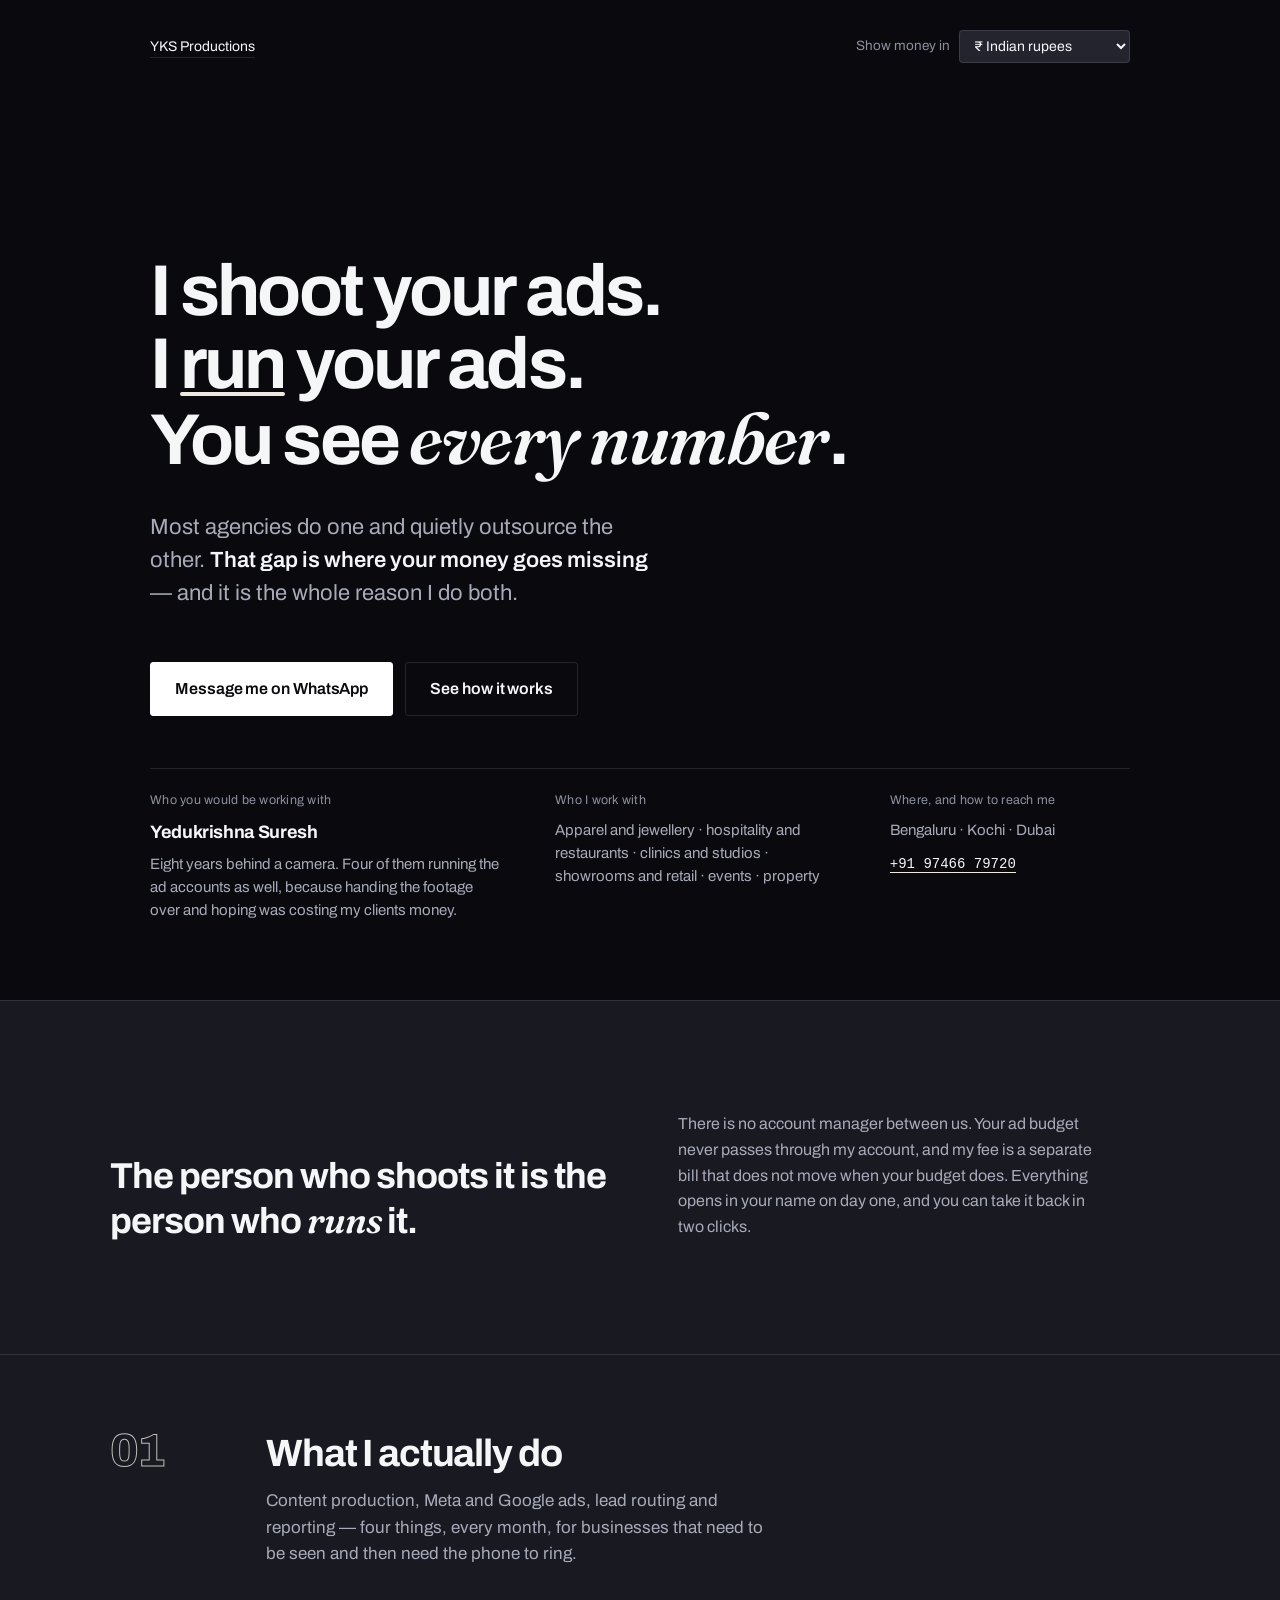
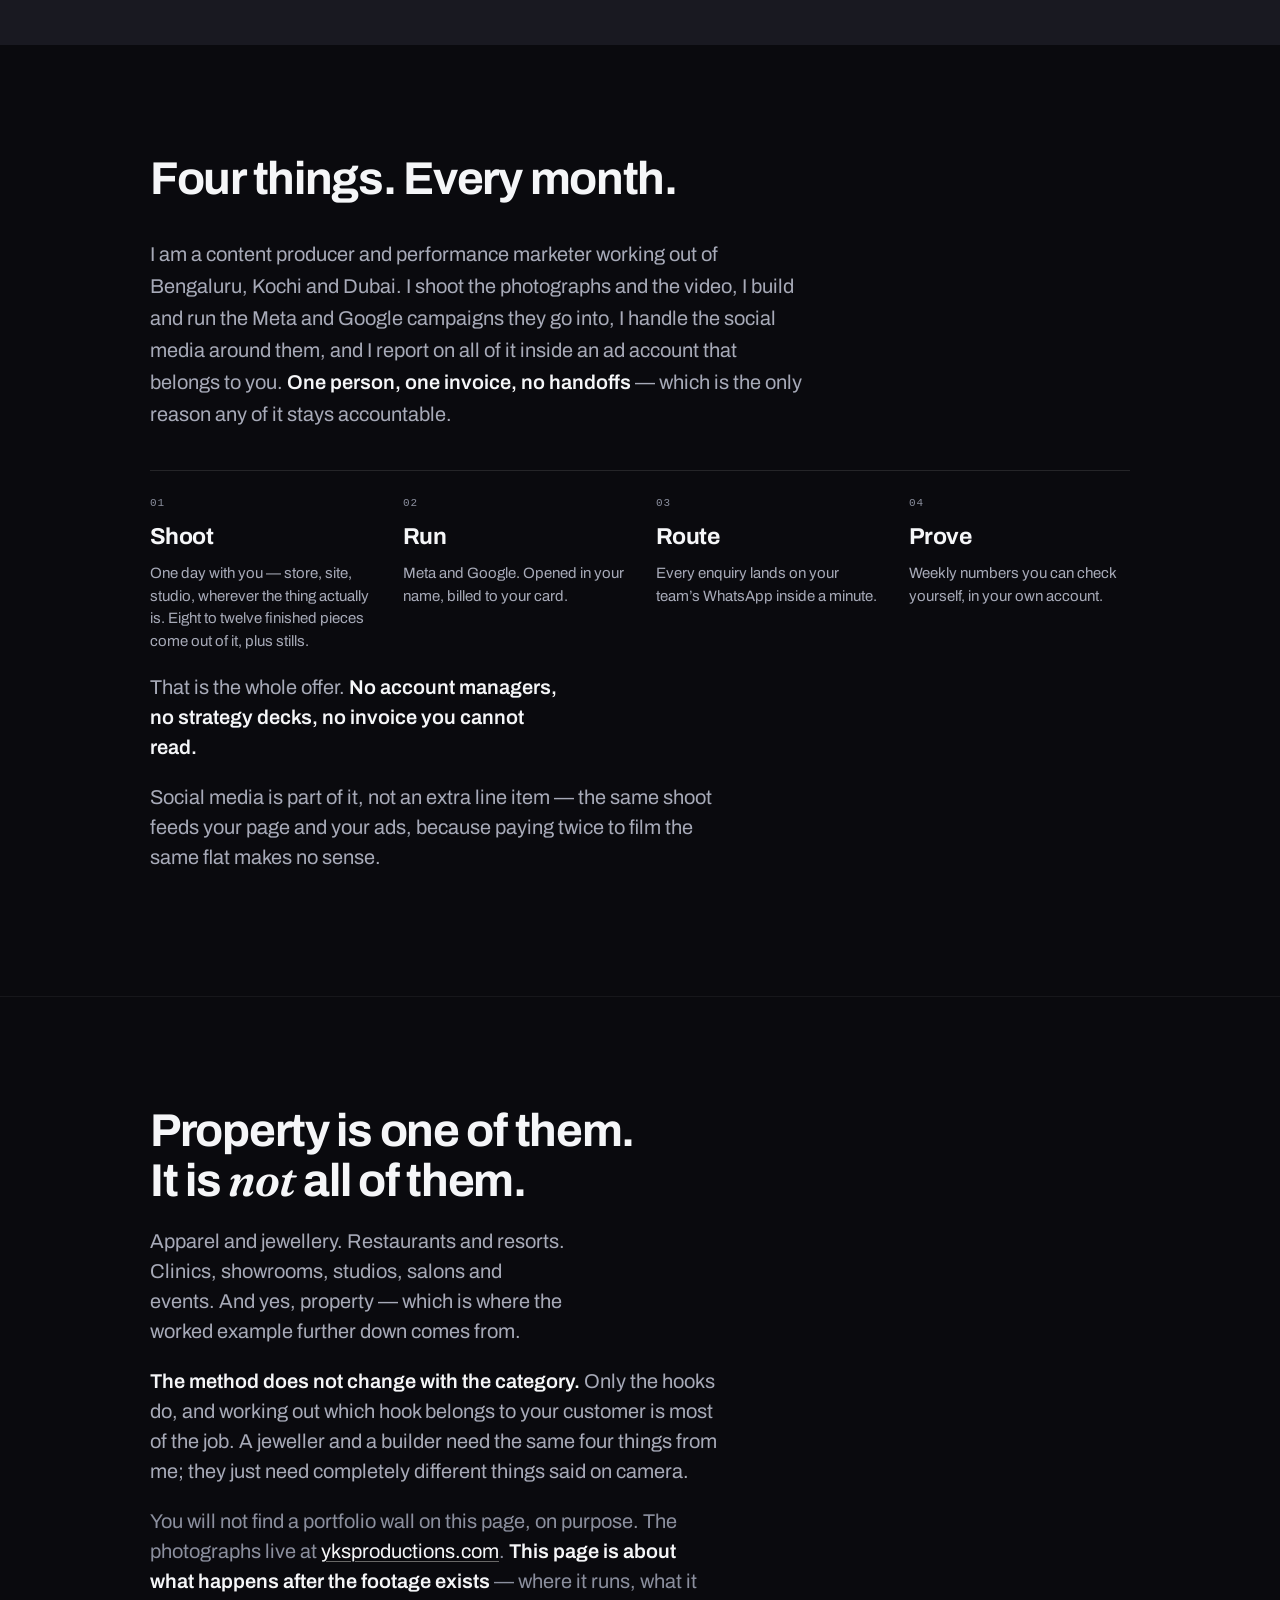
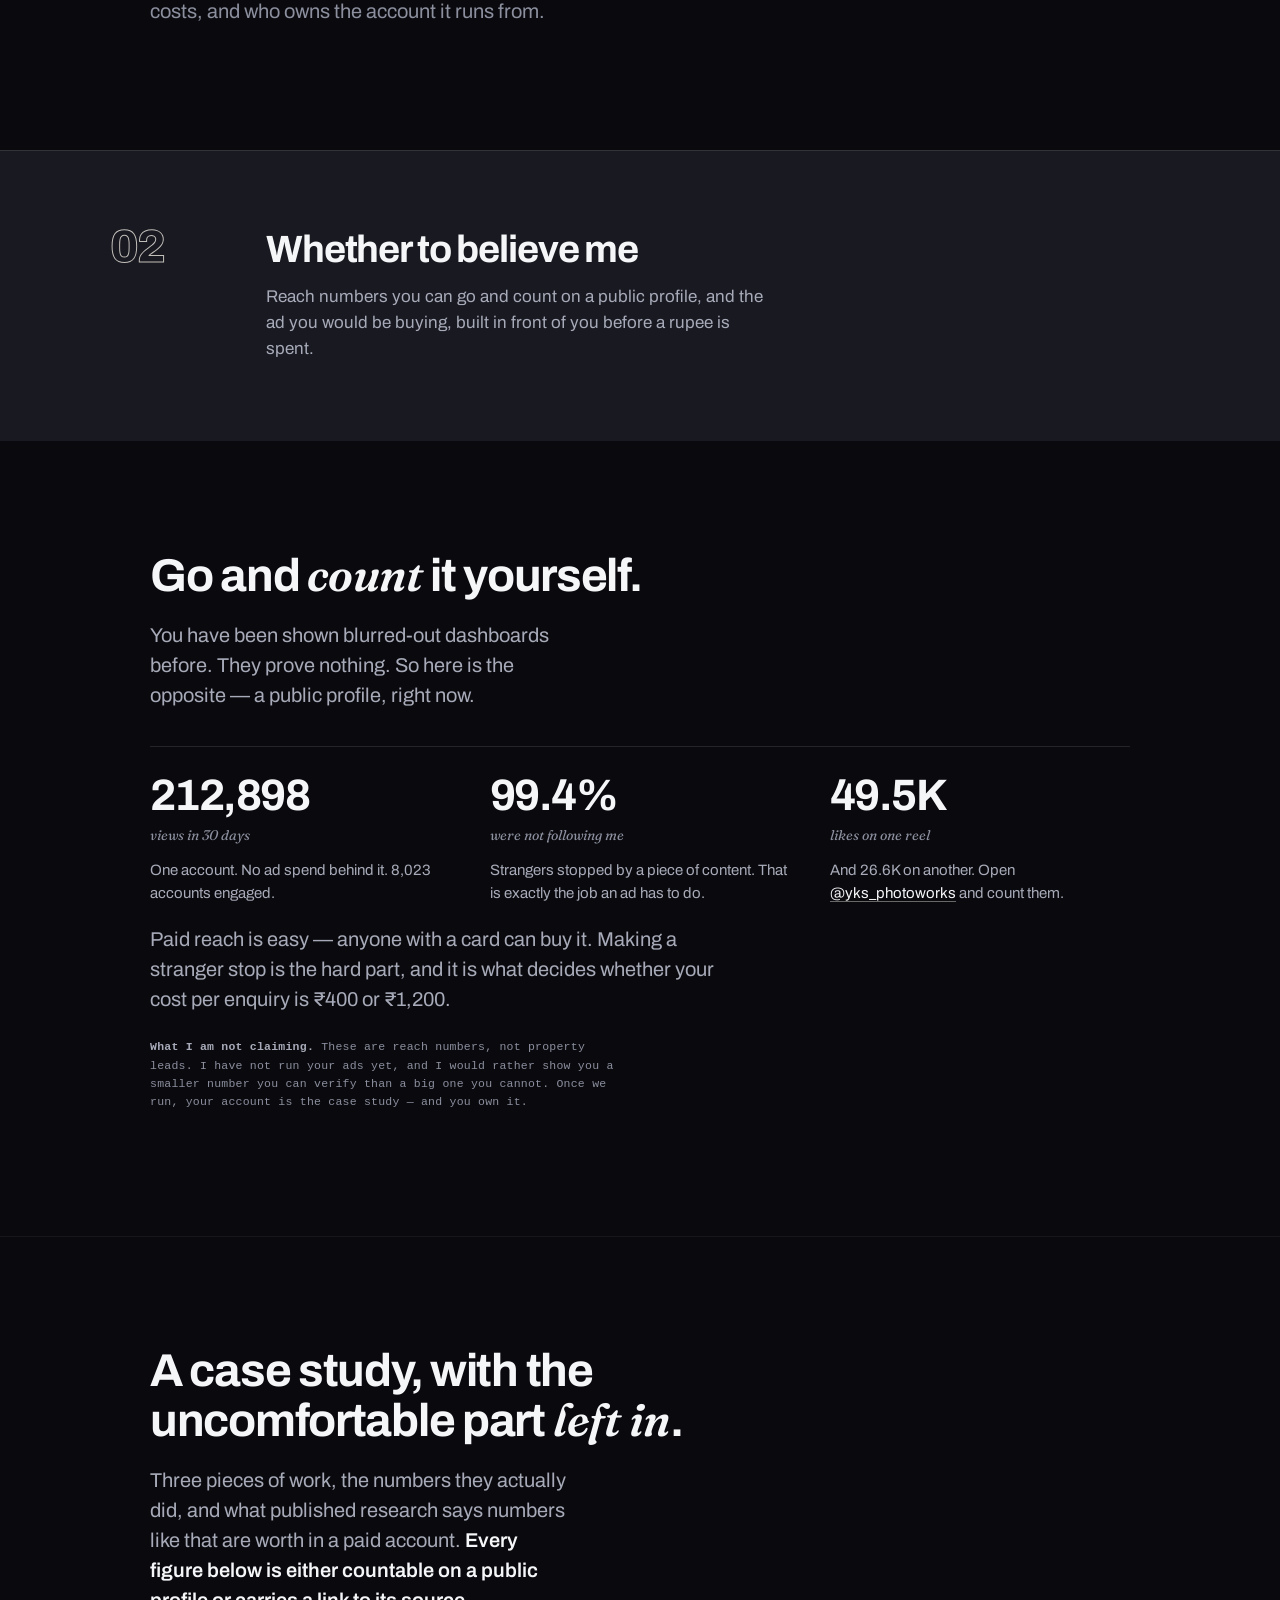
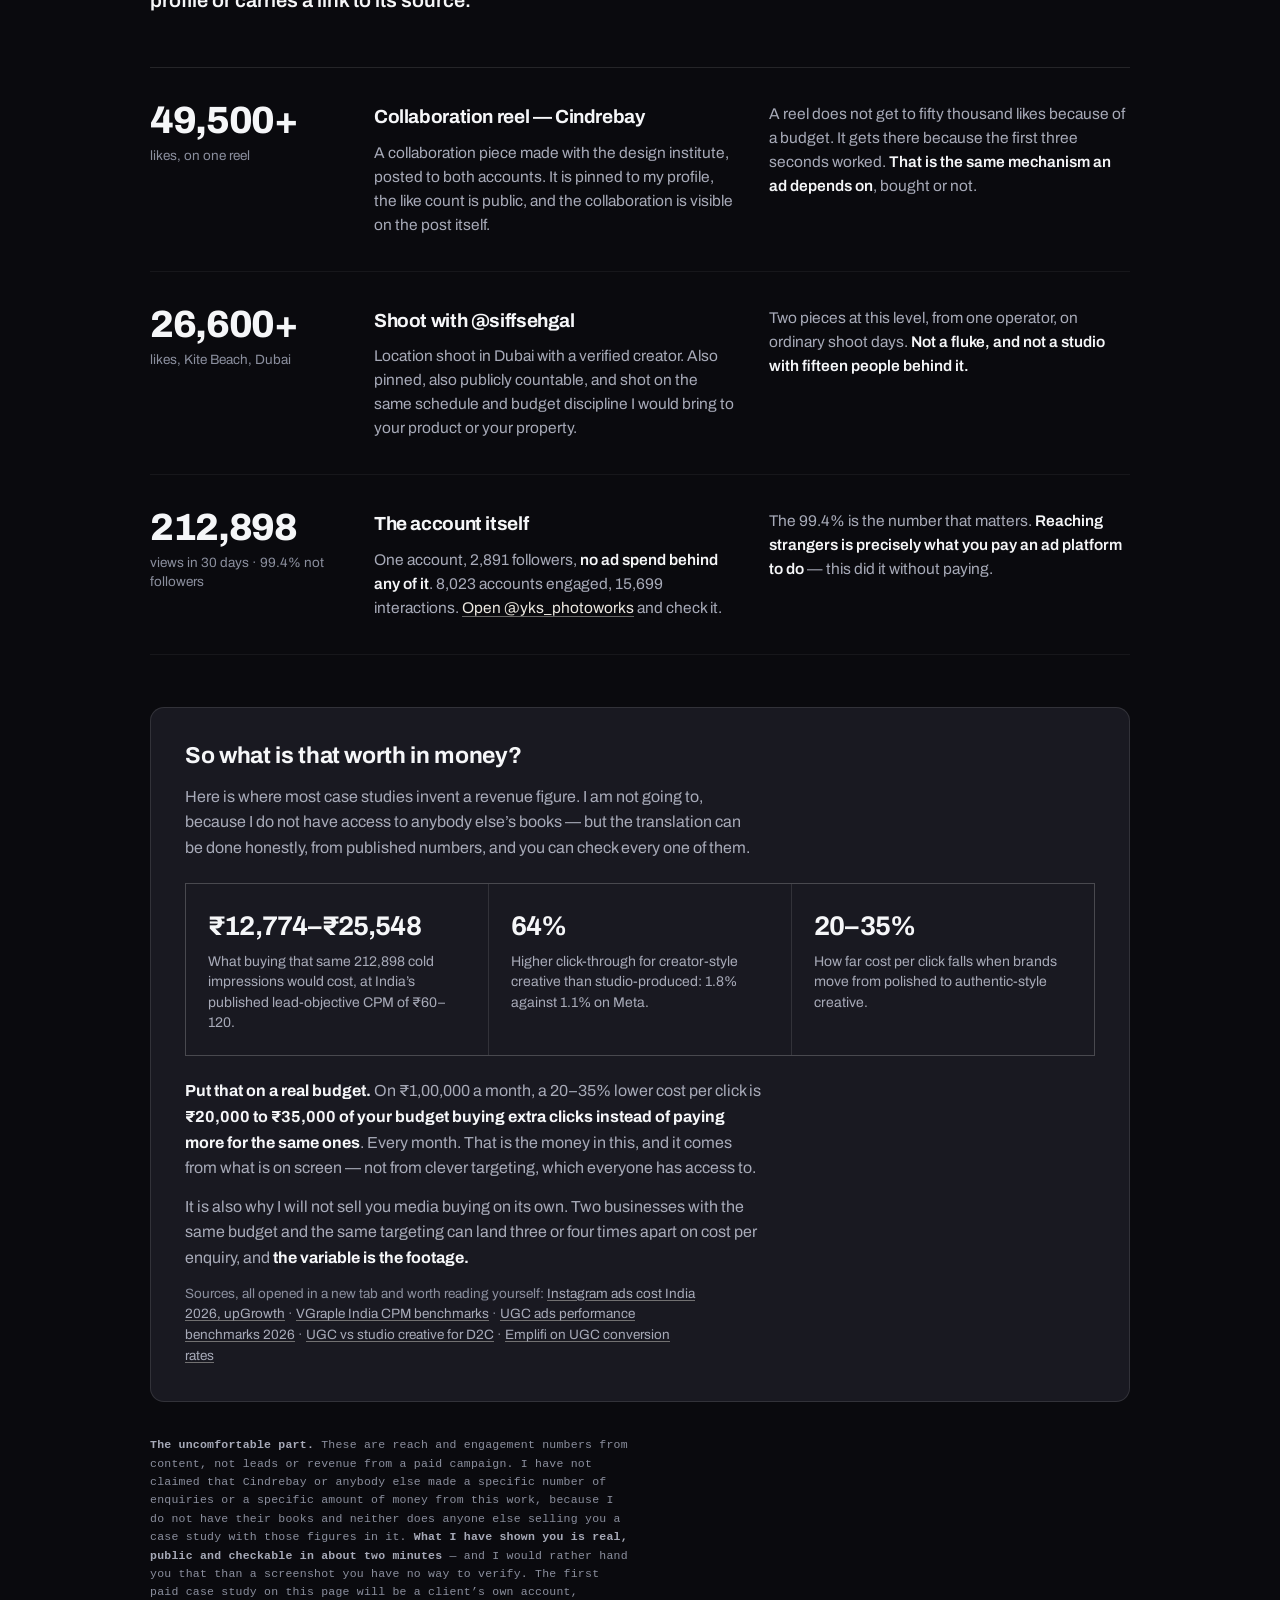
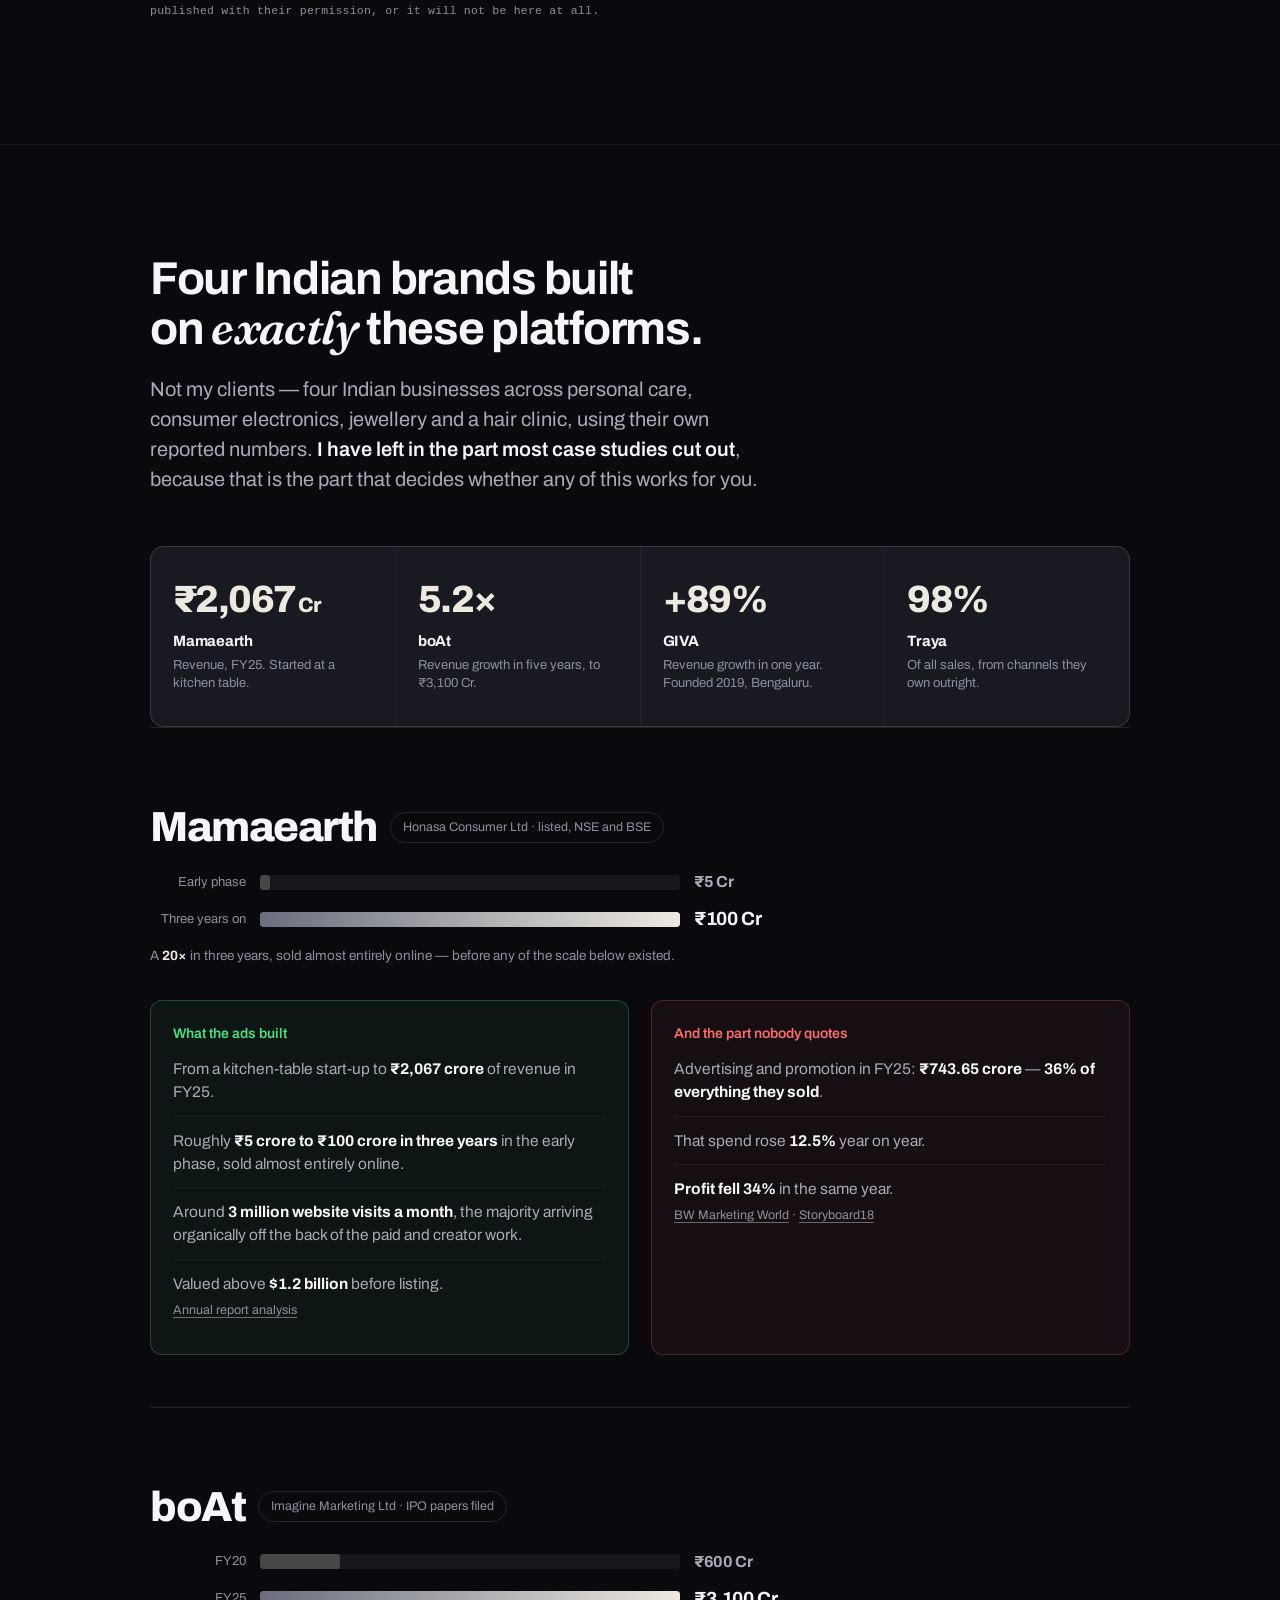
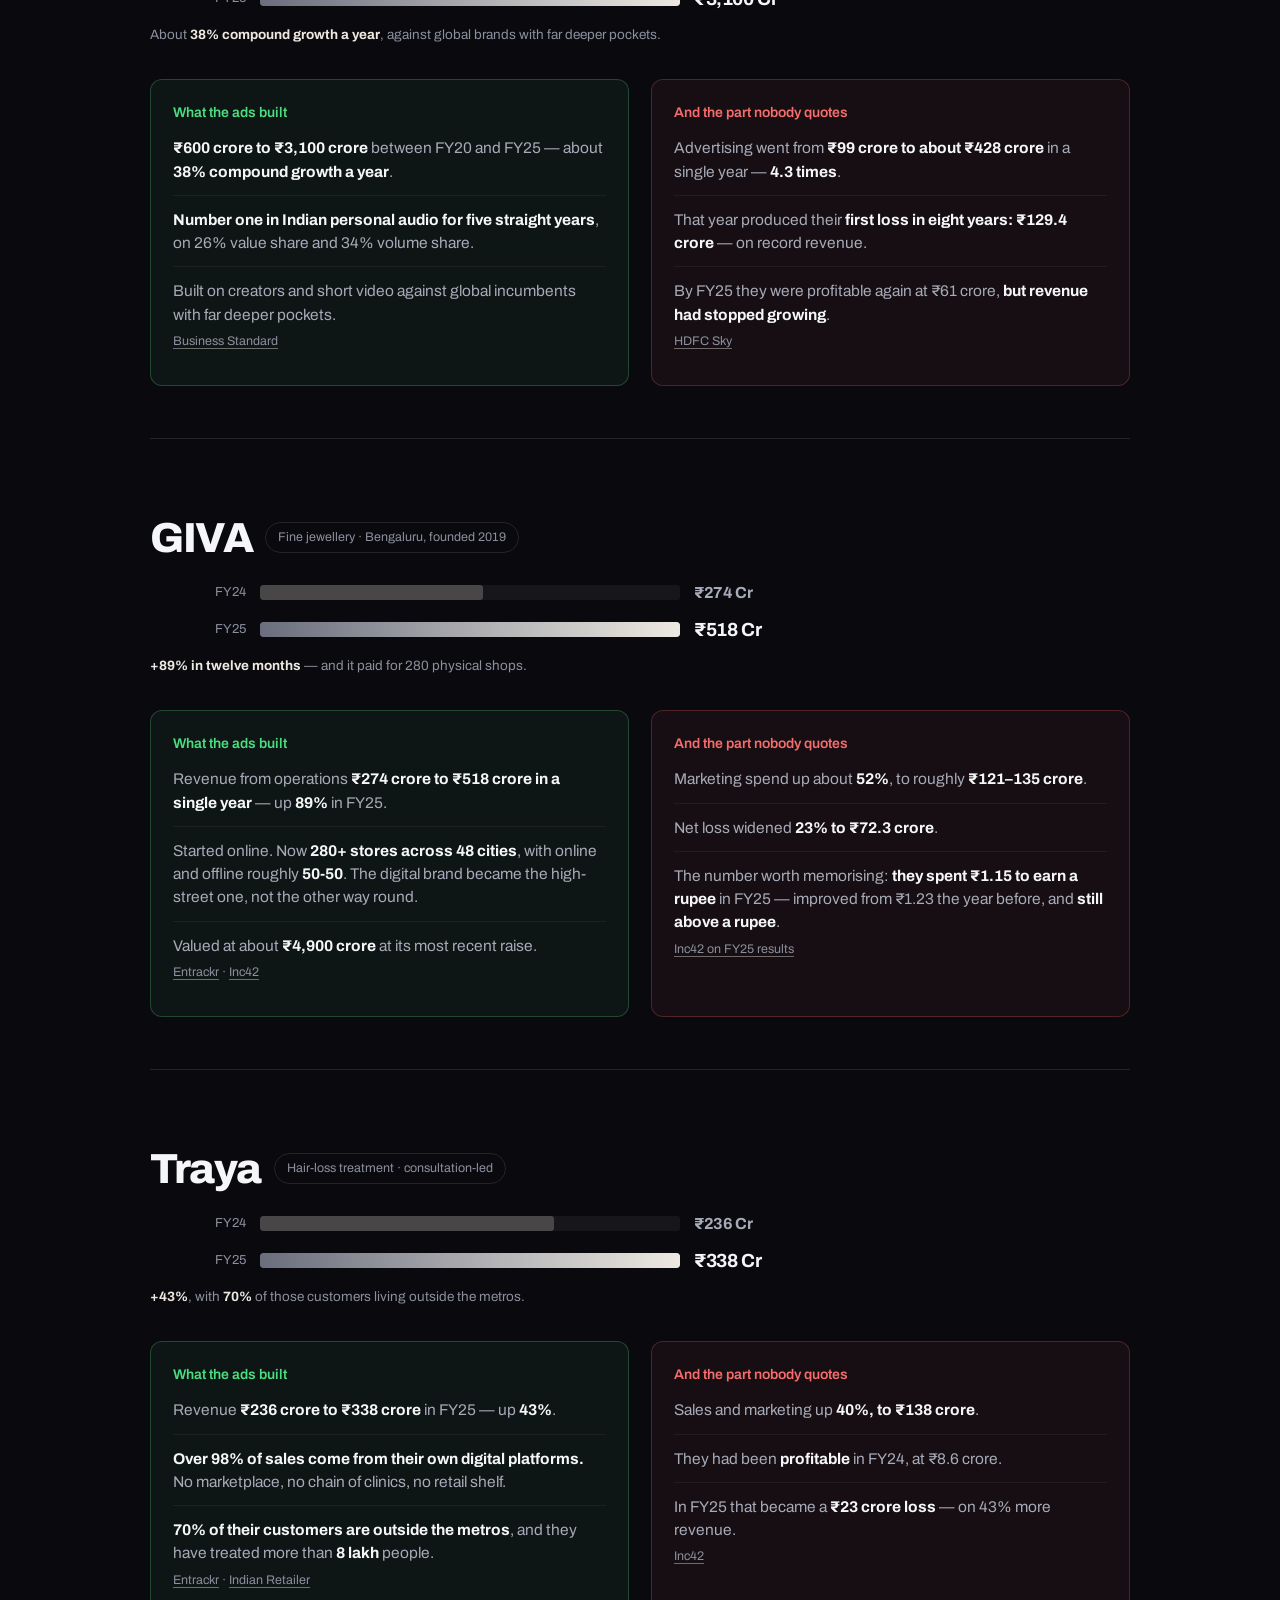
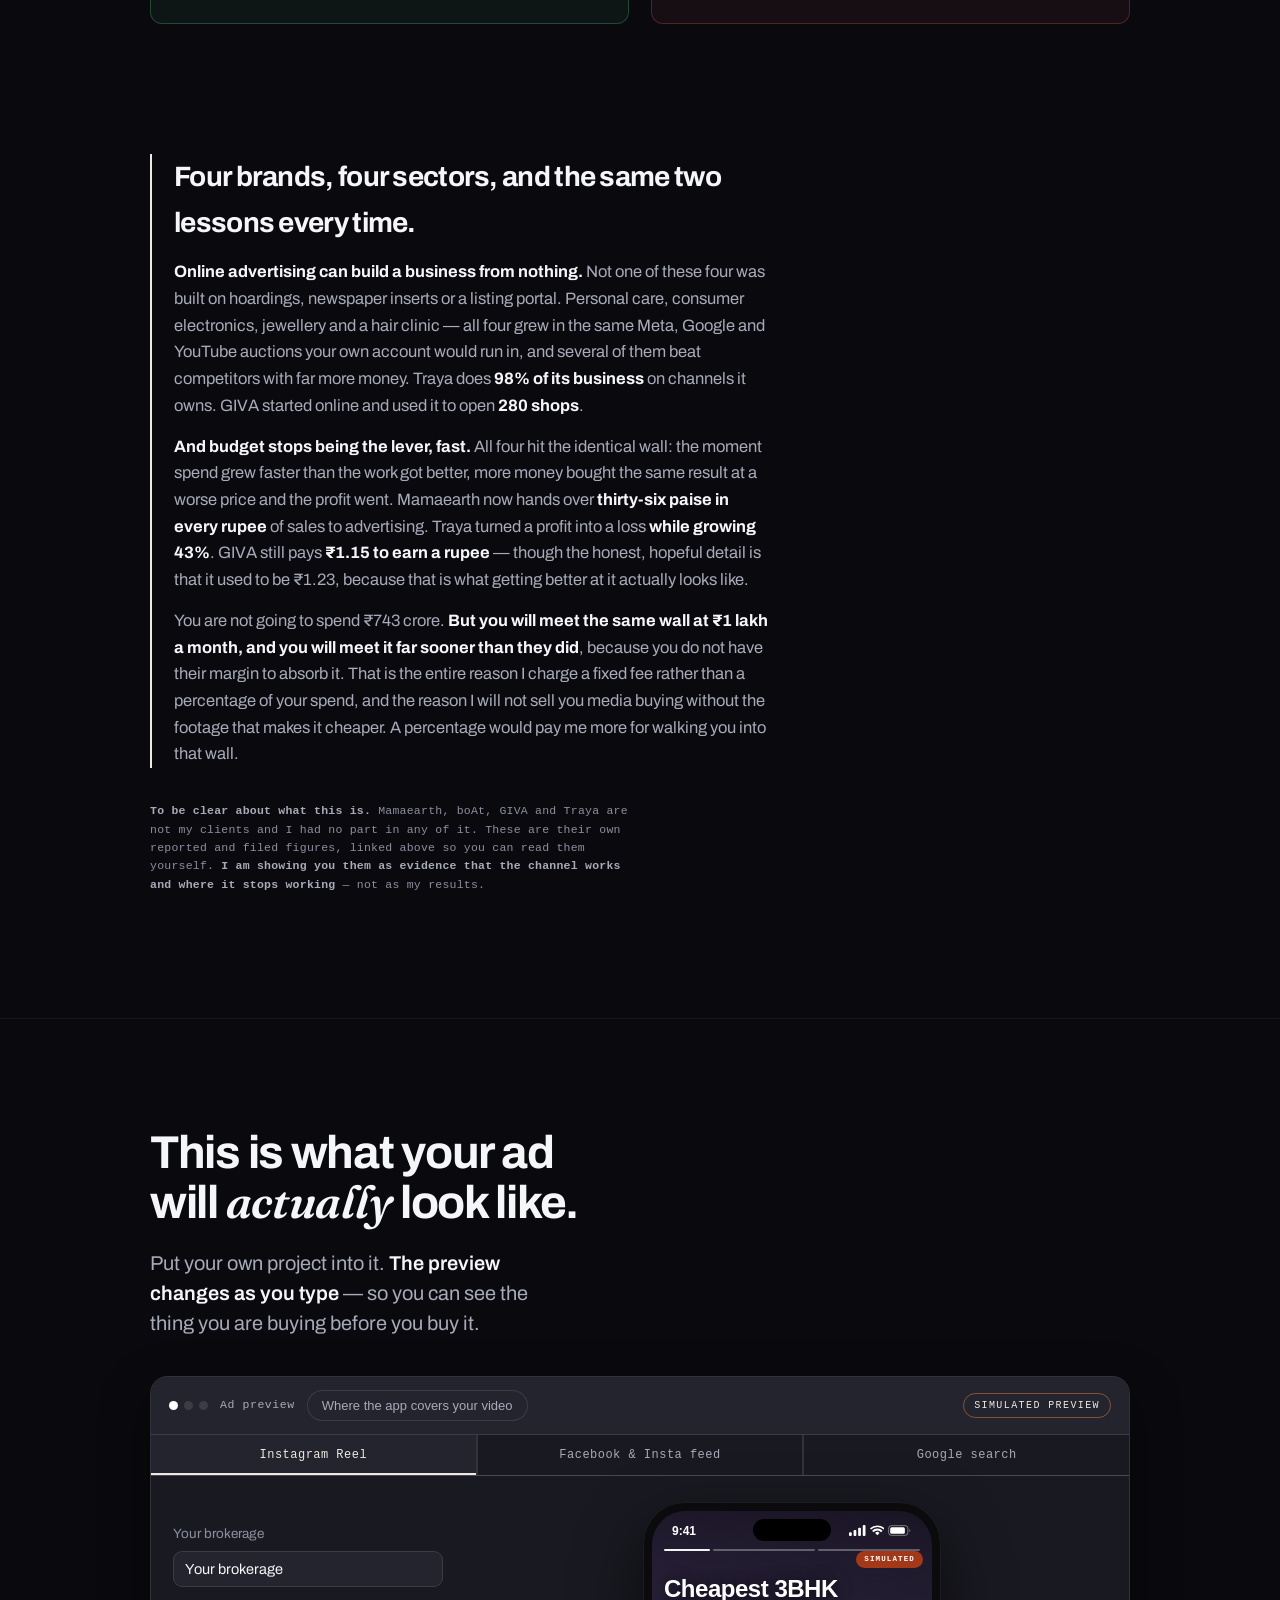
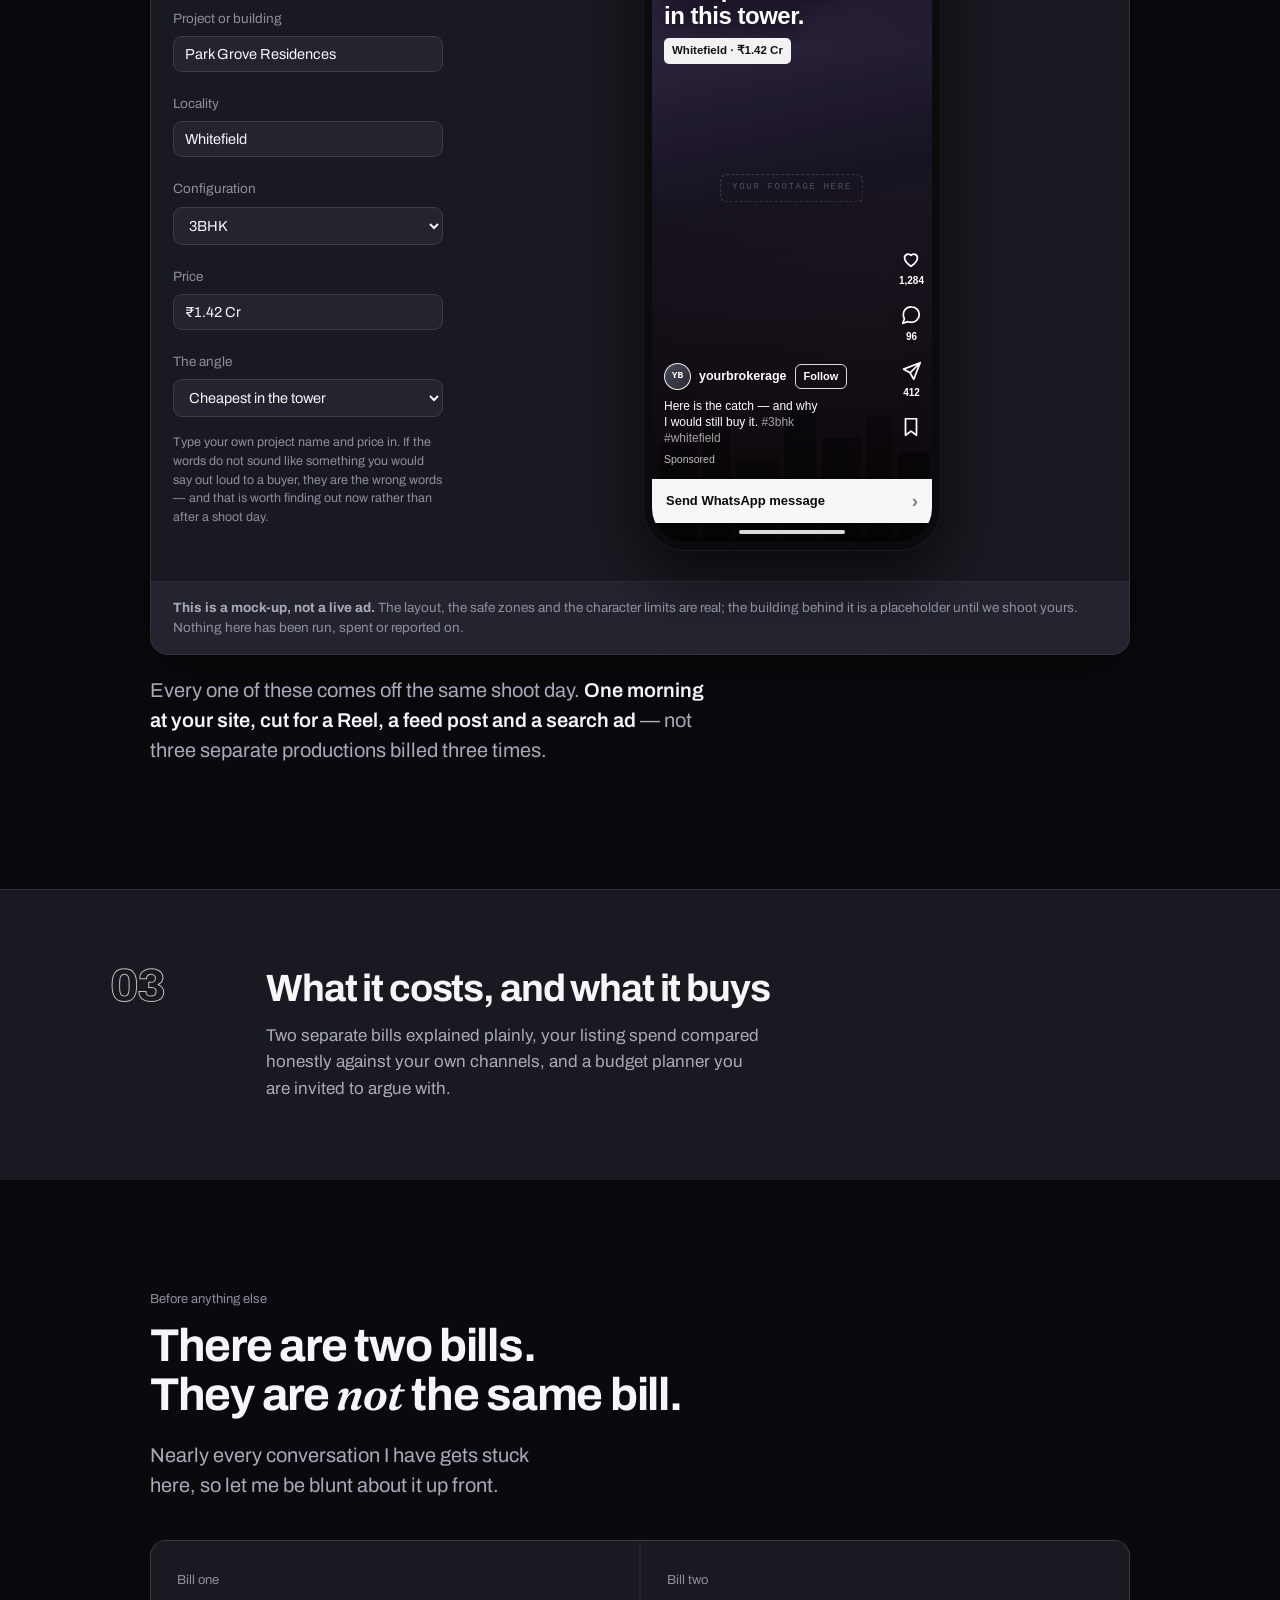
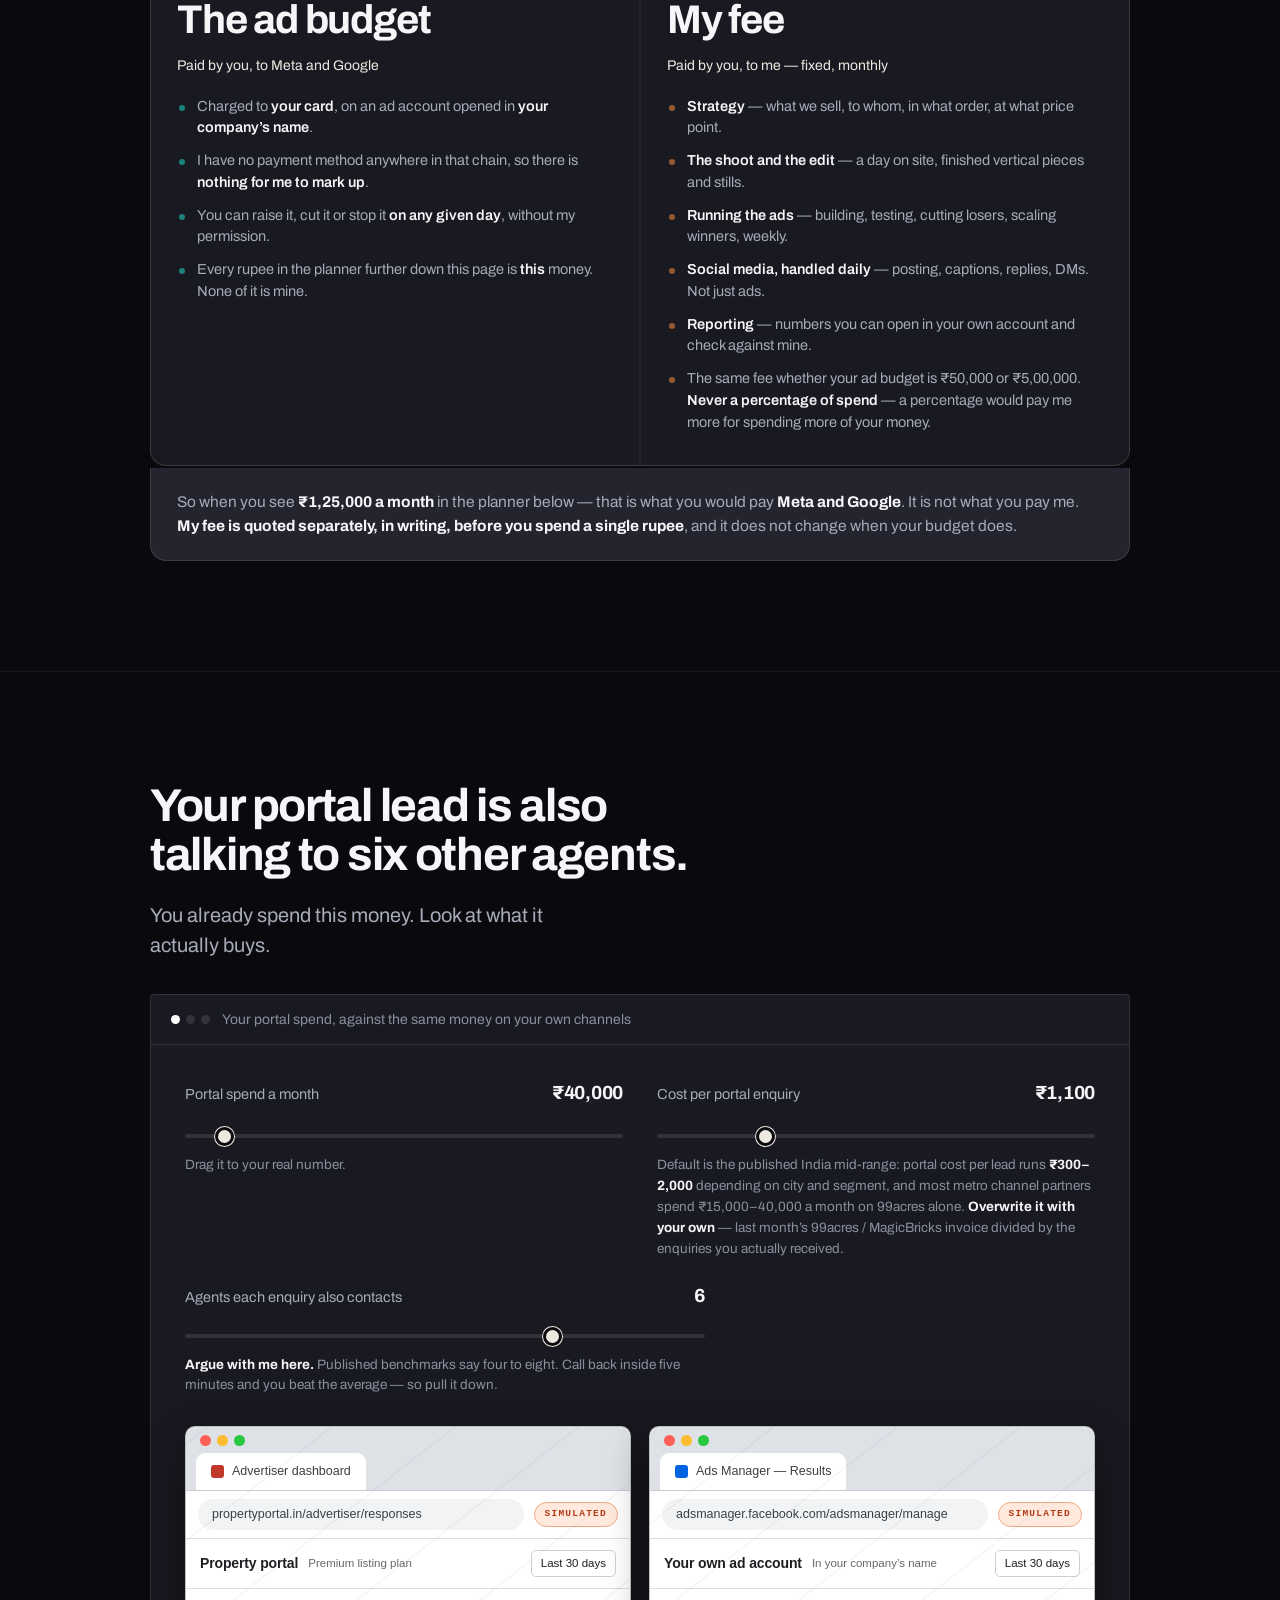
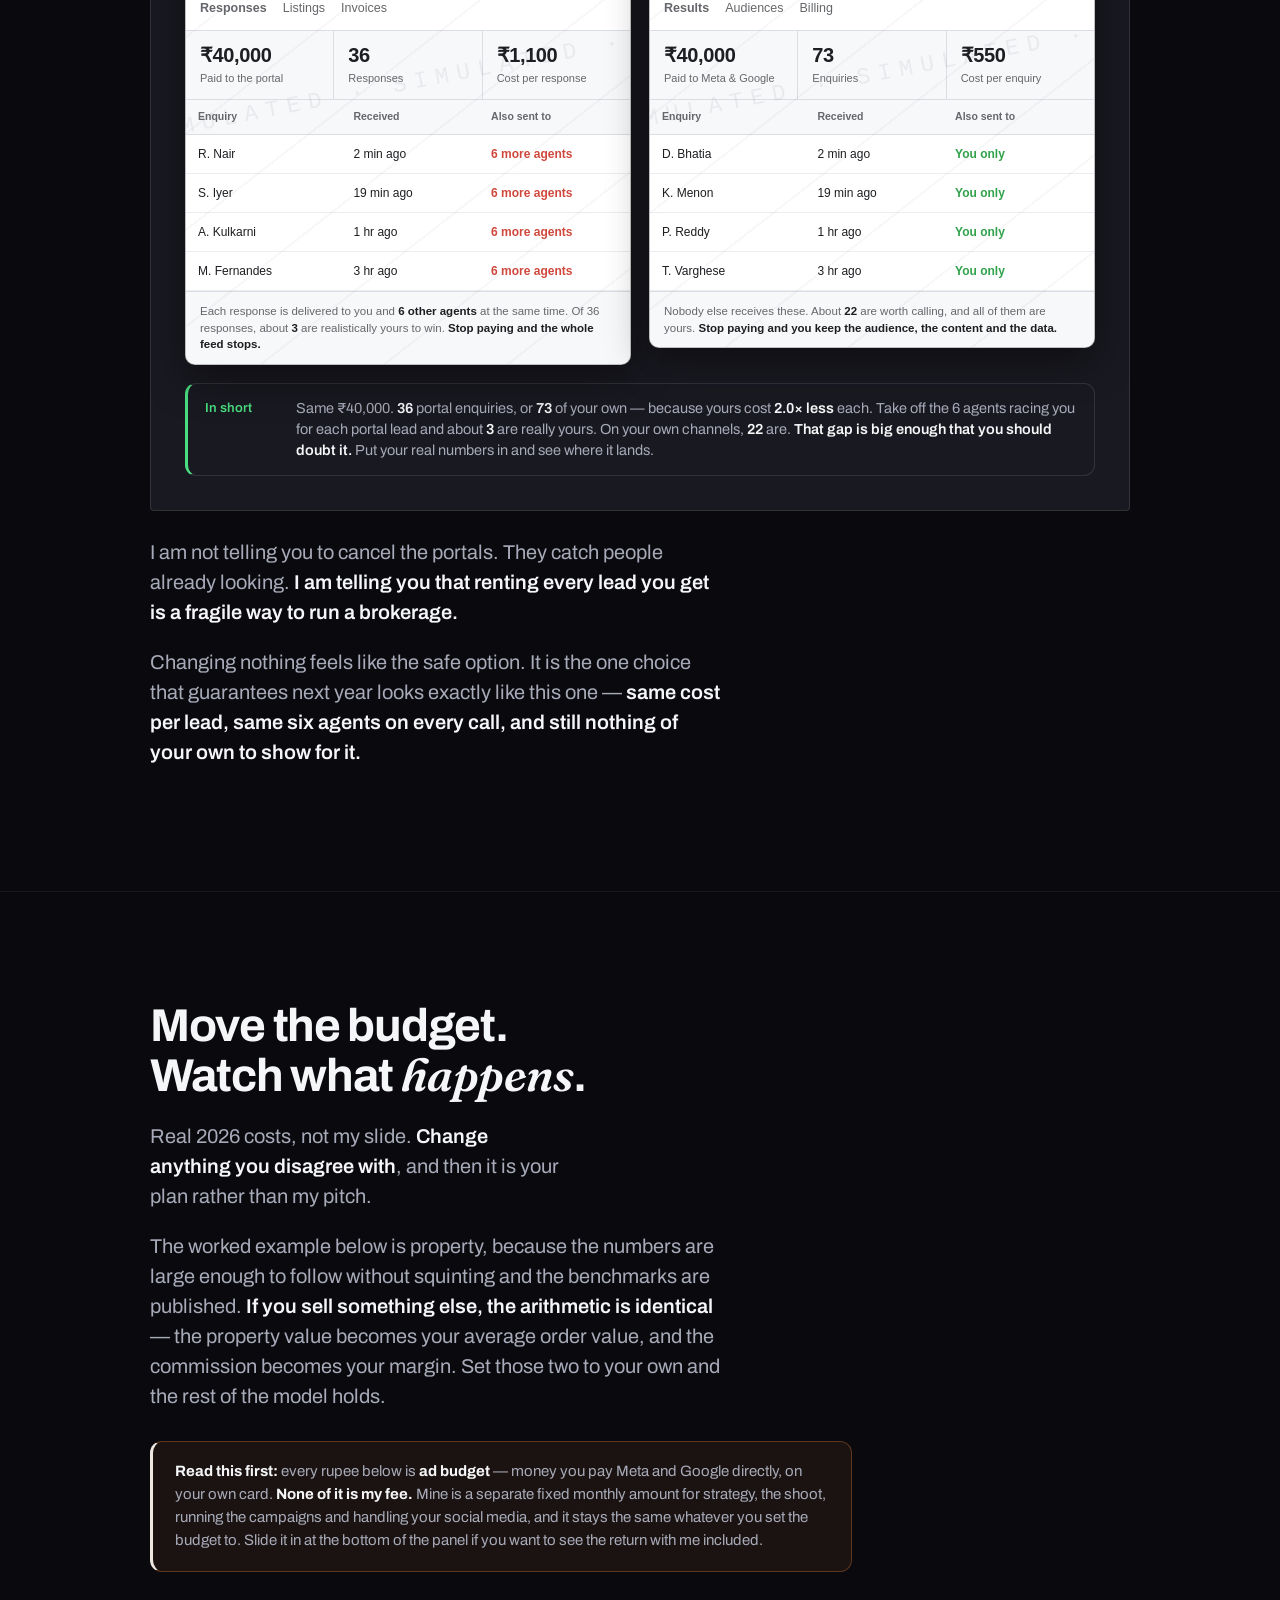
==== index.html @ 05462b59 "Rebuild the colour system: real surface separation, cool neutrals, no accent hue Three things were w" ====
<!DOCTYPE html>
<html lang="en-IN">
<head>
<meta charset="UTF-8" />
<meta name="viewport" content="width=device-width, initial-scale=1.0" />
<meta name="google-site-verification" content="VrvE6unSOnAxDCvmdoOWlmtMMHVaGa8tXMyImvoaQog" />

<script async src="https://www.googletagmanager.com/gtag/js?id=G-C57X89TN45"></script>
<script>
  window.dataLayer = window.dataLayer || [];
  function gtag(){dataLayer.push(arguments);}
  gtag('js', new Date());
  gtag('config', 'G-C57X89TN45');
</script>

<title>Meta &amp; Google Ads + Content Production, Run by One Person — Bengaluru, Kochi &amp; Dubai | YKS Productions</title>
<meta name="description" content="I shoot your content and run your Meta and Google ads myself &mdash; apparel, jewellery, hospitality, clinics, showrooms and property, across Bengaluru, Kochi and Dubai. Your ad account, your card, your leads. Fixed monthly fee, never a percentage of spend." />
<meta name="author" content="Yedukrishna Suresh" />
<meta name="keywords" content="meta ads bengaluru, google ads bengaluru, social media marketing kochi, performance marketing freelancer india, content production and ads, instagram reels for business, NRI targeting ads, real estate marketing india, facebook ads expert dubai" />
<meta name="geo.region" content="IN-KA" />
<meta name="geo.placename" content="Bengaluru" />
<link rel="canonical" href="https://marketing.yksproductions.com/" />
<meta name="robots" content="index, follow, max-image-preview:large, max-snippet:-1" />
<meta name="theme-color" content="#07060a" />

<meta property="og:type" content="website" />
<meta property="og:site_name" content="YKS Productions" />
<meta property="og:title" content="Meta &amp; Google Ads + content production, run by one person" />
<meta property="og:description" content="Content and ads, run by one person. India and Dubai — and an ad account that stays in your name." />
<meta property="og:url" content="https://marketing.yksproductions.com/" />
<meta property="og:image" content="https://yksproductions.com/assets/og-cover.jpg?v=2" />
<meta property="og:image:width" content="1200" />
<meta property="og:image:height" content="630" />
<meta name="twitter:card" content="summary_large_image" />
<meta name="twitter:title" content="Meta &amp; Google Ads + content production, run by one person" />
<meta name="twitter:description" content="Content and ads, run by one person. India and Dubai. One account, and it stays yours." />
<meta name="twitter:image" content="https://yksproductions.com/assets/og-cover.jpg?v=2" />

<link rel="icon" href="https://yksproductions.com/favicon.ico" sizes="any" />
<link rel="icon" type="image/png" sizes="48x48" href="https://yksproductions.com/assets/favicon-48.png" />
<link rel="apple-touch-icon" href="https://yksproductions.com/assets/favicon-192.png" />


<script type="application/ld+json">
{
  "@context": "https://schema.org",
  "@graph": [
    {
      "@type": "ProfessionalService",
      "@id": "https://marketing.yksproductions.com/#business",
      "name": "YKS Productions — Content & Performance Marketing",
      "alternateName": "YKS Productions",
      "url": "https://marketing.yksproductions.com/",
      "description": "Content production and Meta and Google ads management run by one person. Shoot, campaign build, daily social media and weekly reporting, for apparel, jewellery, hospitality, clinics, showrooms and property businesses in India and the UAE.",
      "telephone": "+91-97466-79720",
      "founder": { "@id": "https://marketing.yksproductions.com/#yedukrishna" },
      "areaServed": [
        { "@type": "City", "name": "Bengaluru" },
        { "@type": "City", "name": "Kochi" },
        { "@type": "City", "name": "Dubai" },
        { "@type": "Country", "name": "India" },
        { "@type": "Country", "name": "United Arab Emirates" }
      ],
      "sameAs": [
        "https://yksproductions.com/",
        "https://www.instagram.com/yks_photoworks"
      ],
      "knowsAbout": [
        "Meta advertising", "Google Ads", "performance marketing", "content production",
        "social media management", "NRI audience targeting", "real estate marketing",
        "Instagram Reels production", "conversion tracking"
      ],
      "hasOfferCatalog": {
        "@type": "OfferCatalog",
        "name": "Services",
        "itemListElement": [
          { "@type": "Offer", "itemOffered": { "@type": "Service", "name": "Content production", "description": "One shoot day at your store, site or studio producing eight to twelve finished vertical pieces plus stills." } },
          { "@type": "Offer", "itemOffered": { "@type": "Service", "name": "Meta and Google ads management", "description": "Campaigns built and run in your own ad account, billed to your own card, with weekly reporting you can verify yourself." } },
          { "@type": "Offer", "itemOffered": { "@type": "Service", "name": "Social media management", "description": "Daily posting, captions, replies and direct messages, fed by the same shoot as the ads." } },
          { "@type": "Offer", "itemOffered": { "@type": "Service", "name": "Lead routing", "description": "Every enquiry delivered to your team's WhatsApp inside a minute." } },
          { "@type": "Offer", "itemOffered": { "@type": "Service", "name": "NRI audience targeting", "description": "Reaching Indian buyers living in the Gulf, the United States, the United Kingdom, Canada, Australia and Singapore by home language and location." } }
        ]
      }
    },
    {
      "@type": "Person",
      "@id": "https://marketing.yksproductions.com/#yedukrishna",
      "name": "Yedukrishna Suresh",
      "jobTitle": "Content producer and performance marketer",
      "telephone": "+91-97466-79720",
      "url": "https://yksproductions.com/",
      "worksFor": { "@id": "https://marketing.yksproductions.com/#business" },
      "sameAs": ["https://www.instagram.com/yks_photoworks"]
    },
    {
      "@type": "WebSite",
      "@id": "https://marketing.yksproductions.com/#website",
      "url": "https://marketing.yksproductions.com/",
      "name": "YKS Productions — Content & Performance Marketing",
      "publisher": { "@id": "https://marketing.yksproductions.com/#business" },
      "inLanguage": "en-IN"
    }
  ]
}
</script>

<script type="application/ld+json">
{
 "@context": "https://schema.org",
 "@type": "FAQPage",
 "mainEntity": [
  {
   "@type": "Question",
   "name": "We already pay 99acres and MagicBricks.",
   "acceptedAnswer": {
    "@type": "Answer",
    "text": "Then keep paying them. They catch people who are already looking, and that is worth money. But after a year of it you own nothing — no audience, no content, no data of your own. Stop paying on Monday and you are dry by Friday. The point is not portals versus ads. It is that renting 100% of your enquiries is a fragile way to run a business."
   }
  },
  {
   "@type": "Question",
   "name": "We tried an agency. Never got the account back.",
   "acceptedAnswer": {
    "@type": "Answer",
    "text": "Because they opened it in their name. Everything here opens in yours, on day one, with you as owner and me as a user you added. I could not hold anything hostage even if I wanted to."
   }
  },
  {
   "@type": "Question",
   "name": "Online leads are all time-pass.",
   "acceptedAnswer": {
    "@type": "Answer",
    "text": "Usually true, and usually self-inflicted. Ask a platform for cheap leads and it goes and finds people who enjoy filling in forms. Ask it for buyers — by feeding your actual site visits and bookings back into it — and it goes and finds buyers. Fewer enquiries, better ones. Expect the count to drop and the quality to climb; judge me on site visits, not on lead count."
   }
  },
  {
   "@type": "Question",
   "name": "Our team is slow to call back.",
   "acceptedAnswer": {
    "@type": "Answer",
    "text": "Then let us fix that first, before you spend anything on ads — and I will help you set it up at no charge. A buyer enquiring online is usually messaging four to eight brokers at the same time, and the first one to call generally wins. Calling inside five minutes converts five to ten times better than calling at thirty. Running ads into slow follow-up is pouring money into a bucket with a hole in it — and three months later it looks like my fault. So: routing first, spending second. It costs a day and it is the cheapest improvement available to you."
   }
  },
  {
   "@type": "Question",
   "name": "How much should we spend on Meta ads to start?",
   "acceptedAnswer": {
    "@type": "Answer",
    "text": "In India, enough to clear the learning phase on one platform properly rather than sprinkle a little across four. On published 2026 benchmarks that lands around ₹1,00,000 to ₹1,50,000 a month in ad budget for most categories — and the planner higher up this page will show you exactly what your own number buys. Below the floor, the platform never learns who your buyer is and you pay more per enquiry for the privilege. Spending less is fine; spreading less across four platforms is not."
   }
  },
  {
   "@type": "Question",
   "name": "Do you take a percentage of the ad spend?",
   "acceptedAnswer": {
    "@type": "Answer",
    "text": "No, and I would be careful with anyone who does. A percentage pays your marketer more for spending more of your money , which is a strange incentive to build a relationship on. My fee is a fixed monthly amount, quoted in writing before you spend anything, and it does not move whether your budget is ₹50,000 or ₹5,00,000. The ad budget goes straight from your card to Meta and Google. It never passes through my account, so there is nothing for me to mark up."
   }
  },
  {
   "@type": "Question",
   "name": "Who owns the ad account and the leads?",
   "acceptedAnswer": {
    "@type": "Answer",
    "text": "You do, from day one. The ad account and Business Manager open in your company’s name , the card on file is yours, the pixel and its whole history are yours, every lead with its name and number is yours, and the raw footage is yours forever — including after you stop working with me. I am added as a user, and you remove me in two clicks. I could not hold anything hostage if I wanted to , which is the only version of that promise worth anything."
   }
  },
  {
   "@type": "Question",
   "name": "Can you reach NRI buyers?",
   "acceptedAnswer": {
    "@type": "Answer",
    "text": "Yes, and more precisely than most people expect. Someone in Sharjah whose Facebook is set to Malayalam is almost certainly Keralite — so we target by country of residence and home language rather than guessing at interests, exclude India so you are not paying to reach people already down the road, and schedule to their evening rather than yours. There is a live simulator further up this page that builds the audience for ten countries and eight home languages."
   }
  },
  {
   "@type": "Question",
   "name": "How long before it works?",
   "acceptedAnswer": {
    "@type": "Answer",
    "text": "The honest shape: weeks one to four are spent building and learning, and the numbers are ugly and unstable on purpose — editing a campaign in that window resets it and is the single most expensive habit in this business. Weeks five to eight is where losers get switched off and cost per enquiry settles. Real, traceable closed business usually shows in month three , and anyone promising you month one has not run enough campaigns to know better."
   }
  },
  {
   "@type": "Question",
   "name": "What if it does not work?",
   "acceptedAnswer": {
    "@type": "Answer",
    "text": "Some months it will not, and I would not trust anybody who told you otherwise. Thirty days’ notice, no lock-in, no advance for six months, and you own everything the whole way through. A bad month shows up on your screen the same moment it shows up on mine — you will not hear it from me a fortnight late."
   }
  }
 ]
}
</script>
<link rel="preconnect" href="https://fonts.googleapis.com" />
<link rel="preconnect" href="https://fonts.gstatic.com" crossorigin />
<link href="https://fonts.googleapis.com/css2?family=Archivo:wght@400;500;600;700;800&family=Fraunces:ital,opsz,wght@1,9..144,400;1,9..144,600;0,9..144,600;0,9..144,700&display=swap" rel="stylesheet" />

<style>
  *,*::before,*::after{box-sizing:border-box}
  img{max-width:100%;height:auto}

  :root{
    /* Surfaces are three genuinely separate steps, not a 4% difference nobody
       can see. Text is cool grey rather than one cream at four opacities, so
       secondary copy reads as a decision instead of as faded primary copy. */
    --bg:#0A0A0E; --surface:#191921; --surface2:#24242F; --raised:#32323F;
    --ink:#F5F6F8; --muted:#A7AAB8; --faint:#8B8F9E;
    --line:rgba(255,255,255,.11); --line2:rgba(255,255,255,.055);

    /* The accent has one job: things you can interact with, plus the single
       most important figure in a section. It is blue because green, amber and
       red are already spoken for by the status system — rise and turn, Active
       and Learning and Limited, the planner flags. A warm accent gets read as
       a warning state inside the dashboards. */
    /* No accent hue. Emphasis is carried by weight, fill and bone-white.
       That leaves the status colours below as the ONLY chroma on the page,
       so green, amber and red actually mean something when they appear
       instead of competing with a brand colour for attention. */
    --accent:#EDE9E1;      /* bone — links, active states, hairline emphasis */
    --accent-deep:#FFFFFF; /* solid fills, with near-black text on top */
    --accent-soft:rgba(237,233,225,.09);
    --amber:var(--accent); --amber-deep:var(--accent-deep); --amber-soft:var(--accent-soft);
    --teal:var(--accent); --teal-soft:var(--accent-soft);
    --good:#4ADE80; --warn:#F5A524; --bad:#F76C6C;
    --disp:'Archivo','Helvetica Neue',Helvetica,Arial,sans-serif;
    --serif:'Fraunces',Georgia,'Times New Roman',serif;
    --body:'Archivo','Helvetica Neue',Helvetica,Arial,sans-serif;
    --mono:ui-monospace,'SF Mono',SFMono-Regular,Menlo,Consolas,monospace;
    --shadow:0 18px 50px rgba(0,0,0,.45);
    /* one spacing scale, used everywhere, so the rhythm is decided once */
    --s1:8px; --s2:14px; --s3:22px; --s4:34px; --s5:52px; --s6:78px; --s7:110px; --s8:150px;
    --meta:#4E8CFF; --google:#F4B942; --tiktok:#2AE5D8; --snap:#FFE14D;
  }

  html{scroll-behavior:smooth}
  body{margin:0;background:var(--bg);color:var(--ink);font-family:var(--body);line-height:1.5;-webkit-font-smoothing:antialiased;font-size:17px}
  .wrap{max-width:1060px;margin:0 auto;padding:0 26px}
  @media(min-width:900px){.wrap{padding:0 40px}}
  .mono{font-family:var(--mono)}
  a{color:var(--ink);text-underline-offset:3px;text-decoration-color:rgba(237,233,225,.42);text-decoration-thickness:1px}
  a:hover{text-decoration-color:var(--ink)}

  /* Type scale built for scanning: statements are big, support text is short. */
  /* The eyebrow used to sit above every single heading. It now appears on two
     sections only, so the page has a rhythm rather than a template. */
  .eyebrow{font-family:var(--body);font-size:13px;letter-spacing:0;text-transform:none;color:var(--faint);font-weight:400;margin:0 0 12px}
  h1,h2,h3{font-family:var(--disp);font-weight:700;letter-spacing:-.028em;text-wrap:balance;margin:0}
  h2{font-size:34px;line-height:1.06}
  @media(min-width:720px){h2{font-size:46px}}
  h3{font-size:19px;line-height:1.22;letter-spacing:-.015em}
  h2 em,h1 em{font-family:var(--serif);font-style:italic;font-weight:600;letter-spacing:-.012em}
  p{margin:0 0 14px}
  section{padding:var(--s6) 0}
  @media(min-width:900px){section{padding:var(--s7) 0}}
  section + section{border-top:1px solid var(--line2)}
  .lede{font-size:18px;line-height:1.6;color:var(--muted);max-width:60ch;margin:var(--s3) 0 0}
  @media(min-width:720px){.lede{font-size:20px;margin-top:var(--s4)}}
  .lede b{color:var(--ink);font-weight:600}

  .say{font-size:18px;color:var(--muted);max-width:38ch;margin-top:20px;line-height:1.5}
  @media(min-width:720px){.say{font-size:20px}}
  .say b{color:var(--ink);font-weight:600}
  .say.w{max-width:52ch}
  .tiny{font-family:var(--mono);font-size:11.5px;color:var(--faint);letter-spacing:.02em;line-height:1.6;max-width:70ch}
  .tiny b{color:var(--muted)}

  /* ---------- hero ---------- */
  .hero{padding:22px 0 var(--s6);position:relative;border-top:0}
  @media(min-width:900px){.hero{padding:30px 0 var(--s6);min-height:min(880px,94vh);display:flex;flex-direction:column}}
  .hero .wrap{display:flex;flex-direction:column;flex:1;width:100%}
  .heromid{margin:var(--s5) 0 auto}
  @media(min-width:900px){.heromid{margin:var(--s7) 0 auto}}
  .mecta{margin-top:12px !important}
  .mecta a{font-family:var(--mono);font-size:13px;color:var(--ink);text-decoration:none;border-bottom:1px solid var(--amber)}
  .mecta a:hover{color:var(--amber)}
  .topline{position:relative;z-index:2;display:flex;justify-content:space-between;align-items:center;gap:16px;margin-bottom:58px;font-size:14px;color:var(--faint);flex-wrap:wrap}
  @media(min-width:900px){.topline{margin-bottom:82px}}
  .topline a{color:var(--ink);text-decoration:none;border-bottom:1px solid var(--line)}
  .curpick{display:flex;align-items:center;gap:9px}
  .curpick label{color:var(--faint);font-size:13.5px}
  .curpick select{background:var(--surface2);border:1px solid var(--line);border-radius:4px;color:var(--ink);
    font-family:var(--body);font-size:14px;padding:7px 10px;cursor:pointer}
  .curpick select:focus{outline:0;border-color:var(--amber)}
  .ratebar{display:flex;align-items:center;gap:8px;flex-wrap:wrap;font-size:13.5px;color:var(--faint);margin-top:14px}
  .ratebar input{width:88px;background:var(--surface2);border:1px solid var(--line);border-radius:4px;color:var(--ink);
    font-family:var(--mono);font-size:13px;padding:5px 8px}
  .ratebar input:focus{outline:0;border-color:var(--amber)}
  .ratebar b{color:var(--muted);font-weight:400}
  .topline a:hover{border-color:var(--amber);color:var(--amber)}
  /* colophon: name, sectors and number on one rule at the foot of the hero.
     Replaces the floating side column that was colliding with the creed. */
  .colo{display:grid;grid-template-columns:1fr;gap:var(--s3);margin-top:var(--s5);
    padding-top:var(--s3);border-top:1px solid var(--line)}
  @media(min-width:820px){.colo{grid-template-columns:1.25fr 1fr .85fr;gap:var(--s5);align-items:start}}
  .colo .ct{font-size:12.5px;color:var(--faint);margin:0 0 var(--s1);letter-spacing:.02em}
  .colo p{margin:0;font-size:15px;line-height:1.55;color:var(--muted)}
  .colo .nm{font-family:var(--disp);font-size:18px;font-weight:700;letter-spacing:-.02em;color:var(--ink);margin-bottom:6px}
  .colo a{color:var(--ink);text-decoration:none;border-bottom:1px solid var(--amber);font-family:var(--mono);font-size:14px}
  .colo a:hover{color:var(--amber)}
  @media(max-width:860px){.herogrid{grid-template-columns:1fr}}
  .me{margin:0;border-left:1px solid var(--line);padding-left:20px}
  .me p{font-size:14.5px;color:var(--muted);margin:0;line-height:1.55}
  .me p b{font-family:var(--disp);color:var(--ink);font-size:17px;font-weight:700;letter-spacing:-.02em}
  .me p + p{margin-top:8px}
  h1{position:relative;font-size:40px;line-height:1.02;letter-spacing:-.04em;max-width:18ch}
  @media(min-width:720px){h1{font-size:58px}}
  @media(min-width:1000px){h1{font-size:72px;max-width:22ch}}
  /* no accent hue, so the verb is emphasised by a rule under it rather than colour */
  h1 .a{color:var(--ink);position:relative;white-space:nowrap}
  h1 .a::after{content:"";position:absolute;left:0;right:0;bottom:.1em;height:4px;background:var(--accent);border-radius:2px}
  @media(max-width:720px){h1 .a::after{height:3px}}
  h1 .t{color:var(--ink);font-family:var(--serif);font-style:italic;font-weight:600;letter-spacing:-.02em}
  .hsub b{color:var(--ink);font-weight:600}
  .hsub{position:relative;font-size:19px;color:var(--muted);max-width:40ch;margin-top:var(--s3);line-height:1.5}
  @media(min-width:720px){.hsub{font-size:22px;margin-top:var(--s4)}}


  .btns{position:relative;display:flex;gap:12px;flex-wrap:wrap;margin-top:var(--s5)}
  .btn{font-family:var(--body);font-size:16px;letter-spacing:-.005em;text-decoration:none;padding:14px 24px;border-radius:3px;font-weight:600;transition:.18s;cursor:pointer;border:1px solid var(--line);background:transparent;color:var(--ink)}
  .btn.p{background:var(--accent-deep);color:#0A0A0E;border-color:var(--accent-deep)}
  .btn.p:hover{background:var(--accent);border-color:var(--accent);color:#0A0A0E}
  .btn:hover{border-color:var(--amber);color:var(--amber)}

  /* ---------- what I do: four lines, nothing more ---------- */
  .do{display:grid;grid-template-columns:1fr;margin-top:40px;border-top:1px solid var(--line)}
  @media(min-width:880px){.do{grid-template-columns:repeat(4,1fr);column-gap:32px}}
  .do .d{padding:22px 0;border-bottom:1px solid var(--line2)}
  @media(min-width:880px){.do .d{border-bottom:0;padding:24px 0 0}}
  .do .k{font-family:var(--mono);font-size:11px;letter-spacing:.08em;color:var(--faint)}
  .do .t{font-family:var(--disp);font-weight:700;font-size:23px;letter-spacing:-.025em;margin:8px 0 8px}
  .do .v{font-size:15px;color:var(--muted);line-height:1.5}

  /* ---------- big number blocks ---------- */
  .three{display:grid;grid-template-columns:1fr;margin-top:36px;border-top:1px solid var(--line)}
  @media(min-width:760px){.three{grid-template-columns:repeat(3,1fr);column-gap:40px}}
  .three .f{padding:24px 0;border-bottom:1px solid var(--line2)}
  @media(min-width:760px){.three .f{border-bottom:0;padding:26px 0 0}}
  .three .big{font-family:var(--disp);font-weight:700;font-size:38px;letter-spacing:-.035em;line-height:1.02}
  @media(min-width:760px){.three .big{font-size:44px}}
  .three .big.t,.three .big.a{color:var(--ink)}
  .three .lb{font-size:14px;letter-spacing:0;color:var(--faint);margin-top:7px;font-style:italic;font-family:var(--serif)}
  .three p{margin:13px 0 0;font-size:15px;color:var(--muted);line-height:1.5}

  /* ---------- list of short lines ---------- */
  .lines{margin-top:40px;border-top:1px solid var(--line)}
  .ln{display:grid;grid-template-columns:auto 1fr;gap:18px;padding:20px 0;border-bottom:1px solid var(--line2);align-items:baseline}
  .ln .num{font-family:var(--mono);font-size:11.5px;color:var(--amber);letter-spacing:.06em}
  .ln .hd{font-family:var(--disp);font-weight:700;font-size:21px;letter-spacing:-.016em;margin-bottom:7px}
  .ln .sub{font-size:15px;color:var(--muted);max-width:56ch;line-height:1.45}
  .ln .sub b{color:var(--ink);font-weight:600}

  /* ---------- console ---------- */
  .console{background:var(--surface);border:1px solid var(--line);border-radius:4px;overflow:hidden;margin-top:var(--s4)}
  .cbar{display:flex;align-items:center;gap:12px;padding:14px 20px;border-bottom:1px solid var(--line);font-size:14px;color:var(--faint);flex-wrap:wrap}
  .dots{display:flex;gap:6px}.dots i{width:9px;height:9px;border-radius:50%;background:var(--line);display:block}
  .dots i:first-child{background:var(--amber-deep)}
  .clientname{background:transparent;border:0;border-bottom:1px solid var(--line);color:var(--ink);font-size:14px;padding:2px 4px;min-width:180px}
  .clientname:focus{outline:none;border-color:var(--amber);color:var(--amber)}
  .cbar .tag{margin-left:auto;font-size:13px;color:var(--amber);border:1px solid var(--line);border-radius:999px;padding:4px 12px}
  .rate{display:flex;align-items:center;gap:6px;font-family:var(--mono);font-size:12px;color:var(--muted)}
  .rate input{width:54px;background:transparent;border:0;border-bottom:1px dashed var(--line);color:var(--teal);font-family:var(--mono);font-size:12px;padding:2px 3px;text-align:right}
  .rate input:focus{outline:none;border-color:var(--teal)}
  .cbody{padding:var(--s3)}
  @media(min-width:760px){.cbody{padding:var(--s4)}}
  .ctrlgrid{display:grid;grid-template-columns:1fr 1fr;gap:var(--s4)}
  @media(max-width:820px){.ctrlgrid{grid-template-columns:1fr}}

  .seglbl{font-size:13px;color:var(--faint);margin-bottom:8px}
  .seg{display:flex;gap:4px;background:var(--surface2);border:1px solid var(--line);border-radius:4px;padding:4px}
  .seg button{flex:1;background:transparent;border:0;color:var(--muted);font-size:14.5px;padding:10px 8px;border-radius:3px;cursor:pointer;transition:.18s}
  .seg button[aria-pressed="true"]{background:var(--accent-deep);color:#0A0A0E;font-weight:600}
  .seg button:hover:not([aria-pressed="true"]){color:var(--ink)}

  .fld{margin-top:22px}
  .fld .lab{display:flex;justify-content:space-between;align-items:baseline;gap:12px;font-size:14.5px;color:var(--muted);margin-bottom:10px}
  .fld .val{font-family:var(--disp);font-weight:700;font-size:19px;color:var(--ink);letter-spacing:-.015em;font-variant-numeric:tabular-nums;text-transform:none}
  .fld .hint{font-size:13.5px;color:var(--faint);margin-top:9px;line-height:1.55}
  .alt{font-family:var(--mono);font-size:11.5px;color:var(--teal);font-variant-numeric:tabular-nums;font-weight:400;text-transform:none}
  .fld .lab .alt{display:block;text-align:right;margin-top:3px}
  input[type=range]{-webkit-appearance:none;appearance:none;width:100%;height:4px;border-radius:4px;background:var(--line);outline:none;margin:0}
  input[type=range]::-webkit-slider-thumb{-webkit-appearance:none;width:19px;height:19px;border-radius:50%;background:var(--amber);border:3px solid var(--bg);cursor:pointer;box-shadow:0 0 0 1px var(--amber)}
  input[type=range]::-moz-range-thumb{width:19px;height:19px;border-radius:50%;background:var(--amber);border:3px solid var(--bg);cursor:pointer;box-shadow:0 0 0 1px var(--amber)}
  input[type=range]:disabled::-webkit-slider-thumb{background:var(--faint);box-shadow:0 0 0 1px var(--faint);cursor:not-allowed}
  input[type=range]:disabled{opacity:.45}

  .prow{display:grid;grid-template-columns:22px 1fr;gap:12px;align-items:start;padding:13px 0;border-top:1px dashed var(--line)}
  .prow:first-of-type{border-top:0}
  .pchip{width:11px;height:11px;border-radius:3px;justify-self:center;margin-top:5px}
  .prow .top{display:flex;justify-content:space-between;align-items:baseline;gap:10px;margin-bottom:8px}
  .prow .pname{font-family:var(--mono);font-size:12.5px;color:var(--ink)}
  .prow .pname small{color:var(--faint);display:block;font-size:10.5px;margin-top:2px}
  .prow .pct{font-family:var(--mono);font-size:12.5px;color:var(--muted);font-variant-numeric:tabular-nums;text-align:right;white-space:nowrap}
  .prow .pct b{color:var(--ink);font-weight:600}
  .prow.off{opacity:.42}
  .prow .blocked{font-family:var(--mono);font-size:10.5px;color:var(--bad);margin-top:6px}
  .sumline{display:flex;justify-content:space-between;align-items:center;gap:12px;margin-top:16px;padding-top:14px;border-top:1px solid var(--line);font-family:var(--mono);font-size:12px;color:var(--muted);flex-wrap:wrap}
  .sumline b{color:var(--ink)} .sumline .over{color:var(--warn)}
  .minibtn{background:var(--surface2);border:1px solid var(--line);color:var(--muted);font-family:var(--body);font-size:13px;letter-spacing:0;padding:8px 14px;border-radius:3px;cursor:pointer;transition:.2s}
  .minibtn:hover{border-color:var(--amber);color:var(--amber)}

  .results{border-top:1px solid var(--line);background:var(--surface2);padding:var(--s3)}
  @media(min-width:760px){.results{padding:var(--s4)}}
  .kpis{display:grid;grid-template-columns:repeat(2,1fr);column-gap:var(--s4);border-top:1px solid var(--line)}
  @media(min-width:760px){.kpis{grid-template-columns:repeat(4,1fr)}}
  .kpi{padding:var(--s3) 0 0}
  .kpi .l{font-size:14px;color:var(--faint)}
  .kpi .v{font-family:var(--disp);font-weight:700;font-size:30px;letter-spacing:-.032em;margin-top:8px;font-variant-numeric:tabular-nums;line-height:1;color:var(--ink)}
  @media(min-width:900px){.kpi .v{font-size:35px}}
  .kpi .d{font-size:13.5px;margin-top:8px;color:var(--muted);line-height:1.45}
  .kpi.hero-kpi .v{color:var(--amber)}

  .tblwrap{margin-top:18px;overflow-x:auto;border:1px solid var(--line);border-radius:14px;background:var(--surface)}
  .tblwrap table{border-collapse:collapse;width:100%;min-width:700px;font-variant-numeric:tabular-nums}
  .tblwrap th,.tblwrap td{text-align:right;padding:12px 14px;border-bottom:1px solid var(--line2);font-family:var(--mono);font-size:12.5px;white-space:nowrap}
  .tblwrap th{color:var(--muted);font-weight:500;font-size:10.5px;letter-spacing:.07em;text-transform:uppercase;border-bottom:1px solid var(--line)}
  .tblwrap td:first-child,.tblwrap th:first-child{text-align:left;position:sticky;left:0;background:var(--surface)}
  .tblwrap tbody tr:last-child td{border-bottom:0}
  .tblwrap tfoot td{border-top:1px solid var(--line);color:var(--ink);font-weight:500;background:var(--surface2)}
  .tblwrap tfoot td:first-child{background:var(--surface2)}
  .pdot{display:inline-block;width:9px;height:9px;border-radius:2px;margin-right:9px;vertical-align:middle}
  tr.dim{opacity:.4}
  .cpl-ok{color:var(--good)} .cpl-hi{color:var(--warn)}

  .flags{margin-top:18px;display:grid;gap:10px}
  .flag{display:flex;gap:13px;align-items:flex-start;border:1px solid var(--line);border-left-width:3px;border-radius:11px;padding:14px 17px;background:var(--surface);font-size:14.5px;color:var(--muted);line-height:1.45}
  .flag b{color:var(--ink);font-weight:600}
  .flag.warn{border-left-color:var(--warn)} .flag.bad{border-left-color:var(--bad)} .flag.ok{border-left-color:var(--good)}
  .flag .ic{font-size:13px;font-weight:600;flex:none;padding-top:1px;min-width:78px}
  .flag.warn .ic{color:var(--warn)} .flag.bad .ic{color:var(--bad)} .flag.ok .ic{color:var(--good)}
  .disclaim{margin-top:18px;font-family:var(--mono);font-size:11.5px;color:var(--faint);line-height:1.65}
  .disclaim b{color:var(--muted)}

  /* portal vs owned */

  /* ownership */
  .hnum{font-size:14.5px;color:var(--faint);margin:18px 0 0;letter-spacing:0;max-width:44ch;line-height:1.5}
  .hnum a{color:var(--teal);text-decoration:none;border-bottom:1px solid rgba(31,214,201,.35)}
  .hnum a:hover{color:var(--amber);border-color:var(--amber)}

  /* Two bills — the single most misread thing about this offer */
  .bills{display:grid;grid-template-columns:1fr 1fr;gap:2px;margin-top:40px;border:1px solid var(--line);border-radius:16px;overflow:hidden;background:var(--line)}
  @media(max-width:760px){.bills{grid-template-columns:1fr}}
  .bill{background:var(--surface);padding:30px 26px 32px}
  .bill .tagn{font-size:13px;color:var(--faint)}
  .bill .who{font-size:14px;margin-top:14px}
  .bill.b1 .who{color:var(--teal)} .bill.b2 .who{color:var(--amber)}
  .bill .amt{font-family:var(--disp);font-weight:700;font-size:32px;letter-spacing:-.03em;line-height:1.05;margin-top:8px}
  @media(min-width:760px){.bill .amt{font-size:40px}}
  .bill ul{list-style:none;padding:0;margin:20px 0 0}
  .bill li{position:relative;padding:0 0 0 20px;margin-top:11px;font-size:14.5px;color:var(--muted);line-height:1.5}
  .bill li::before{content:'';position:absolute;left:2px;top:9px;width:6px;height:6px;border-radius:50%;background:var(--line)}
  .bill.b1 li::before{background:rgba(31,214,201,.55)} .bill.b2 li::before{background:rgba(255,140,59,.55)}
  .bill li b{color:var(--ink);font-weight:600}
  .billbar{margin-top:2px;background:var(--surface2);border:1px solid var(--line);border-top:0;border-radius:0 0 16px 16px;padding:22px 26px;font-size:15.5px;line-height:1.55;color:var(--muted)}
  .billbar b{color:var(--ink)}

  .warnbar{margin-top:30px;background:rgba(255,140,59,.07);border:1px solid rgba(255,140,59,.3);border-left:3px solid var(--amber);border-radius:12px;padding:18px 22px;font-size:15px;line-height:1.55;color:var(--muted);max-width:78ch}
  .warnbar b{color:var(--ink)}

  /* ---------- chapter structure ----------
     Fourteen sections all weighted the same gave no sense of place. They are
     now grouped into five acts, each announced, so the reader always knows
     where they are and how much is left. */
  .act{border-top:1px solid var(--line);background:var(--surface);scroll-margin-top:60px}
  .actin{display:grid;grid-template-columns:1fr;gap:var(--s2);padding:var(--s5) 0}
  @media(min-width:820px){.actin{grid-template-columns:104px 1fr;gap:var(--s5);padding:var(--s6) 0;align-items:start}}
  .actn{font-family:var(--disp);font-size:46px;font-weight:800;letter-spacing:-.04em;line-height:.82;
    color:transparent;-webkit-text-stroke:1px var(--accent);opacity:.8}
  .acth{font-family:var(--disp);font-size:29px;font-weight:700;letter-spacing:-.03em;line-height:1.08;margin:0;color:var(--ink)}
  @media(min-width:820px){.acth{font-size:38px}}
  .actd{margin:var(--s2) 0 0;font-size:17px;line-height:1.55;color:var(--muted);max-width:50ch}

  /* thin progress line, and a chapter bar that appears once the hero is behind you */
  .prog{position:fixed;top:0;left:0;height:2px;background:var(--amber);width:0;z-index:60;transition:width .1s linear}
  .chapnav{position:fixed;top:0;left:0;right:0;z-index:50;background:rgba(10,10,14,.88);
    -webkit-backdrop-filter:blur(14px);backdrop-filter:blur(14px);border-bottom:1px solid var(--line);
    transform:translateY(-100%);transition:transform .28s ease}
  .chapnav.on{transform:none}
  .chapnav .in{max-width:1060px;margin:0 auto;padding:0 26px;display:flex;align-items:center;gap:var(--s3);height:52px;overflow-x:auto;scrollbar-width:none}
  .chapnav .in::-webkit-scrollbar{display:none}
  @media(min-width:900px){.chapnav .in{padding:0 40px}}
  .chapnav a{color:var(--faint);text-decoration:none;font-size:13.5px;white-space:nowrap;padding:4px 0;border-bottom:1px solid transparent;transition:.18s}
  .chapnav a:hover{color:var(--ink)}
  .chapnav a.on{color:var(--amber);border-bottom-color:var(--amber)}
  .chapnav .cta{margin-left:auto;flex:none;background:var(--accent-deep);color:#0A0A0E;border-radius:3px;
    padding:8px 14px;font-weight:600;font-size:13.5px;border-bottom:0}
  .chapnav .cta:hover{color:#0A0A0E;background:var(--accent)}
  @media(max-width:700px){.chapnav .cta{display:none}}

  /* the promise, given its own band and room to be read.
     Padding lives on the container so both columns share one baseline. */
  .creedband{border-top:1px solid var(--line);background:var(--surface)}
  .creedgrid{padding:var(--s6) 0}
  @media(min-width:820px){.creedgrid{padding:var(--s7) 0;display:grid;grid-template-columns:1.05fr 1fr;gap:var(--s5);align-items:end}}
  .creed{margin:0;max-width:24ch;font-family:var(--disp);font-weight:700;
    font-size:27px;line-height:1.22;letter-spacing:-.028em;color:var(--ink)}
  @media(min-width:820px){.creed{font-size:36px}}
  .creed em{font-family:var(--serif);font-style:italic;font-weight:600}
  .creedsub{margin:var(--s3) 0 0;max-width:46ch;font-size:16px;line-height:1.6;color:var(--muted)}
  @media(min-width:820px){.creedsub{margin:0 0 5px}}

  /* ---------- conversion layer ---------- */
  .sendplan{margin-top:var(--s4);border:1px solid rgba(232,118,58,.42);border-radius:14px;
    background:rgba(232,118,58,.07);padding:var(--s4) var(--s3)}
  @media(min-width:760px){.sendplan{padding:var(--s4)}}
  .sendplan h3{font-size:24px;margin:0 0 10px}
  @media(min-width:760px){.sendplan h3{font-size:29px}}
  .sendplan p{margin:0;font-size:16px;line-height:1.55;color:var(--muted);max-width:56ch}
  .sendplan p b{color:var(--ink)}
  .sendrow{display:flex;gap:10px;flex-wrap:wrap;margin-top:var(--s3);align-items:center}
  .sendrow .btn{font-size:15px;padding:13px 20px}
  .copied{font-size:14px;color:var(--good);opacity:0;transition:opacity .2s}
  .copied.on{opacity:1}
  .planprev{margin-top:var(--s3);border-top:1px dashed var(--line);padding-top:var(--s2);
    font-family:var(--mono);font-size:12px;line-height:1.7;color:var(--faint);white-space:pre-wrap;
    max-height:190px;overflow:auto}

  .steps{display:grid;grid-template-columns:1fr;margin-top:var(--s5);border-top:1px solid var(--line)}
  @media(min-width:860px){.steps{grid-template-columns:repeat(4,1fr);column-gap:var(--s4)}}
  .steps .s{padding:var(--s3) 0;border-bottom:1px solid var(--line2)}
  @media(min-width:860px){.steps .s{border-bottom:0;padding:var(--s3) 0 0}}
  .steps .n{font-family:var(--mono);font-size:12px;color:var(--amber)}
  .steps .t{font-family:var(--disp);font-weight:700;font-size:19px;letter-spacing:-.02em;margin:8px 0 6px;color:var(--ink)}
  .steps .d{font-size:15px;color:var(--muted);line-height:1.5}

  .guar{margin-top:var(--s5);border:1px solid var(--line);border-radius:14px;padding:var(--s4) var(--s3);background:var(--surface)}
  @media(min-width:760px){.guar{padding:var(--s4)}}
  .guar .gh{font-family:var(--disp);font-size:21px;font-weight:700;letter-spacing:-.02em;color:var(--ink);margin:0 0 var(--s2)}
  .guar ul{list-style:none;margin:0;padding:0;display:grid;grid-template-columns:1fr;gap:11px}
  @media(min-width:760px){.guar ul{grid-template-columns:1fr 1fr;gap:12px var(--s4)}}
  .guar li{position:relative;padding-left:26px;font-size:15.5px;line-height:1.5;color:var(--muted)}
  .guar li::before{content:'';position:absolute;left:3px;top:8px;width:9px;height:9px;border-radius:50%;
    border:2px solid var(--amber)}
  .guar li b{color:var(--ink);font-weight:600}

  .capacity{margin-top:var(--s3);font-size:15px;color:var(--muted);line-height:1.55;max-width:52ch}
  .capacity b{color:var(--amber)}

  /* mobile keeps a way to act without scrolling back */
  .mobar{position:fixed;left:0;right:0;bottom:0;z-index:55;display:none;gap:8px;padding:10px 14px;
    background:rgba(10,10,14,.94);-webkit-backdrop-filter:blur(14px);backdrop-filter:blur(14px);
    border-top:1px solid var(--line)}
  .mobar a{flex:1;text-align:center;text-decoration:none;border-radius:4px;padding:13px 10px;font-size:15px;font-weight:600}
  .mobar .w{background:var(--accent-deep);color:#0A0A0E}
  .mobar .c{border:1px solid var(--line);color:var(--ink);flex:0 0 44%}
  @media(max-width:760px){.mobar{display:flex} body{padding-bottom:70px}}
  @media print{.mobar,.chapnav,.prog{display:none}}

  /* ---------- third-party brand case studies ----------
     The numbers are the point, so they are set as numbers rather than buried
     in sentences. Each brand opens on a headline figure and a proportional
     bar; the rise and the turn are tinted panels so the two forces read as
     opposed at a glance instead of as two more paragraphs. */
  #brands .say{max-width:56ch}

  .bstats{display:grid;grid-template-columns:repeat(2,1fr);gap:1px;background:var(--line);
    border:1px solid var(--line);border-radius:14px;overflow:hidden;margin-top:var(--s5)}
  @media(min-width:820px){.bstats{grid-template-columns:repeat(4,1fr)}}
  .bstats > div{background:var(--surface);padding:var(--s3) var(--s2)}
  @media(min-width:820px){.bstats > div{padding:var(--s4) var(--s3)}}
  .bstats .v{font-family:var(--disp);font-size:31px;font-weight:800;letter-spacing:-.04em;line-height:1;color:var(--amber)}
  @media(min-width:820px){.bstats .v{font-size:38px}}
  .bstats .b{font-family:var(--disp);font-size:15px;font-weight:700;color:var(--ink);margin-top:11px;letter-spacing:-.015em}
  .bstats .c{font-size:13px;color:var(--faint);margin-top:4px;line-height:1.4}

  .brand{border-top:1px solid var(--line);padding:var(--s6) 0 var(--s5)}
  .brand:last-of-type{border-bottom:1px solid var(--line)}
  .bhead{display:flex;align-items:center;gap:13px;flex-wrap:wrap;margin-bottom:var(--s2)}
  .bhead .bn{font-family:var(--disp);font-size:32px;font-weight:800;letter-spacing:-.035em;line-height:1;color:var(--ink)}
  @media(min-width:760px){.bhead .bn{font-size:42px}}
  .bhead .bs{font-size:12.5px;color:var(--faint);border:1px solid var(--line);border-radius:999px;padding:5px 12px}

  /* the growth, drawn */
  .bar{margin:var(--s3) 0 var(--s4);max-width:640px}
  .barrow{display:flex;align-items:center;gap:14px;margin-top:11px}
  .barrow .lbl{flex:0 0 96px;display:block;font-size:13px;color:var(--faint);text-align:right}
  .barrow .track{flex:1;display:block;height:15px;border-radius:3px;background:var(--line2);overflow:hidden}
  .barrow .fill{display:block;min-width:6px;height:100%;border-radius:3px;background:rgba(244,237,226,.22)}
  .barrow.to .fill{background:linear-gradient(90deg,#6A6E7D,var(--accent))}
  /* fixed basis so both tracks end on the same line — a ragged right edge here
     is exactly the detail that makes a page look machine-assembled */
  .barrow .amt{flex:0 0 96px;display:block;font-family:var(--disp);font-size:16px;font-weight:700;color:var(--muted);letter-spacing:-.02em}
  .barrow.to .amt{color:var(--ink);font-size:19px}
  .barcap{font-size:13.5px;color:var(--faint);margin-top:12px}
  .barcap b{color:var(--amber)}

  .arc{display:grid;grid-template-columns:1fr;gap:14px}
  @media(min-width:900px){.arc{grid-template-columns:1fr 1fr;gap:var(--s3)}}
  .arc > div{border-radius:12px;padding:var(--s3);border:1px solid var(--line)}
  .arc .rise{background:rgba(91,217,138,.055);border-color:rgba(91,217,138,.26)}
  .arc .turn{background:rgba(255,107,107,.05);border-color:rgba(255,107,107,.24)}
  .arc .h{font-family:var(--body);font-size:14px;font-weight:600;letter-spacing:0;text-transform:none;margin:0 0 13px}
  .arc .rise .h{color:var(--good)}
  .arc .turn .h{color:var(--bad)}
  .arc ul{list-style:none;margin:0;padding:0}
  .arc li{padding:12px 0;border-top:1px solid var(--line2);font-size:15.5px;line-height:1.5;color:var(--muted)}
  .arc li:first-child{border-top:0;padding-top:0}
  .arc li b{color:var(--ink);font-weight:700;font-variant-numeric:tabular-nums}
  .arc .so{display:block;font-size:12.5px;color:var(--faint);margin-top:6px}
  .arc .so a{color:var(--faint)}

  .lesson{margin-top:var(--s6);border-left:2px solid var(--amber);padding-left:var(--s3);max-width:62ch}
  .lesson .lh{font-family:var(--disp);font-size:24px;font-weight:700;letter-spacing:-.025em;color:var(--ink);margin:0 0 14px}
  @media(min-width:760px){.lesson .lh{font-size:28px}}
  .lesson p{font-size:16.5px;line-height:1.62;color:var(--muted);margin:0 0 14px}
  .lesson p:last-child{margin-bottom:0}
  .lesson b{color:var(--ink)}

  /* ---------- case study ---------- */
  .cases{margin-top:var(--s5);border-top:1px solid var(--line)}
  .case{display:grid;grid-template-columns:1fr;gap:var(--s2);padding:var(--s4) 0;border-bottom:1px solid var(--line2)}
  @media(min-width:860px){.case{grid-template-columns:190px 1fr 1fr;gap:var(--s4);align-items:start}}
  .case .num{font-family:var(--disp);font-size:38px;font-weight:800;letter-spacing:-.035em;line-height:1;color:var(--ink)}
  .case .numl{font-size:13.5px;color:var(--faint);margin-top:7px;line-height:1.4}
  .case .wt{font-family:var(--disp);font-size:19px;font-weight:700;letter-spacing:-.02em;color:var(--ink);margin:0 0 7px}
  .case p{margin:0;font-size:15.5px;line-height:1.55;color:var(--muted)}
  .case p + p{margin-top:9px}
  .case b{color:var(--ink);font-weight:600}
  .case a{color:var(--amber)}

  .worth{margin-top:var(--s5);border:1px solid var(--line);border-radius:14px;background:var(--surface);
    padding:var(--s4) var(--s3)}
  @media(min-width:760px){.worth{padding:var(--s4)}}
  .worth h3{font-size:23px;margin:0 0 var(--s2)}
  .worth p{font-size:16px;line-height:1.6;color:var(--muted);margin:0 0 13px;max-width:64ch}
  .worth p:last-child{margin-bottom:0}
  .worth b{color:var(--ink)}
  .worth .cite{font-size:13.5px;color:var(--faint);line-height:1.55}
  .worth .cite a{color:var(--muted);text-underline-offset:2px}
  .wnums{display:grid;grid-template-columns:1fr;gap:1px;background:var(--line);margin:var(--s3) 0;border:1px solid var(--line)}
  @media(min-width:700px){.wnums{grid-template-columns:repeat(3,1fr)}}
  .wnums div{background:var(--surface);padding:var(--s3)}
  .wnums b{display:block;font-family:var(--disp);font-size:27px;font-weight:700;letter-spacing:-.03em;color:var(--ink)}
  .wnums span{display:block;font-size:14px;color:var(--muted);margin-top:6px;line-height:1.45}

  .own{margin-top:40px;border:1px solid var(--line);border-radius:16px;overflow:hidden;background:var(--surface);box-shadow:var(--shadow)}
  .own-r{display:grid;grid-template-columns:1fr 180px;gap:16px;padding:15px 22px;border-top:1px solid var(--line2);align-items:center;font-size:15px}
  .own-r:first-child{border-top:0;background:var(--surface2)}
  .own-r .h{font-size:13.5px;color:var(--faint)}
  .own-r .you{font-size:14.5px;color:var(--amber);font-weight:600}
  .own-r .me{font-size:14px;color:var(--muted)}
  @media(max-width:600px){.own-r{grid-template-columns:1fr;gap:5px}}

  /* shots */
  .shots{margin-top:36px;border-top:1px solid var(--line)}
  .shot{display:grid;grid-template-columns:1fr;gap:4px;padding:20px 0;border-bottom:1px solid var(--line2)}
  @media(min-width:760px){.shot{grid-template-columns:210px 1fr;gap:30px;align-items:baseline}}
  .shot .t{font-family:var(--disp);font-weight:600;font-size:17px;letter-spacing:-.015em}
  .shot .len{font-size:13px;color:var(--faint);grid-column:1}
  @media(min-width:760px){.shot .len{grid-row:2}}
  .shot .hook{font-size:16px;color:var(--muted);line-height:1.5;font-family:var(--serif);font-style:italic}
  @media(min-width:760px){.shot .hook{grid-column:2;grid-row:1/3}}

  /* a couple of plain paragraphs, deliberately not another grid of cards */
  .prose{margin-top:38px;max-width:62ch;border-top:1px solid var(--line);padding-top:26px}
  .prose p{font-size:16px;line-height:1.62;color:var(--muted);margin:0 0 16px}
  .prose p:last-child{margin-bottom:0}
  .prose b{color:var(--ink);font-weight:600}

  /* objections */
  .obj{margin-top:40px;border-top:1px solid var(--line)}
  .ob{padding:24px 0;border-bottom:1px solid var(--line2)}
  .ob .q{font-family:var(--disp);font-weight:700;font-size:21px;letter-spacing:-.018em;margin-bottom:12px}
  @media(min-width:760px){.ob .q{font-size:26px}}
  .ob p{margin:0;color:var(--muted);font-size:15.5px;max-width:60ch;line-height:1.5}
  .ob b{color:var(--ink);font-weight:600}

  /* details blocks keep long reference material out of the scroll */
  details{margin-top:14px;border-top:1px solid var(--line);background:transparent}
  details:last-of-type{border-bottom:1px solid var(--line)}
  summary{cursor:pointer;padding:var(--s3) 0;font-family:var(--disp);font-weight:700;font-size:19px;letter-spacing:-.02em;color:var(--ink);list-style:none;display:flex;align-items:center;gap:12px}
  summary::-webkit-details-marker{display:none}
  summary::after{content:"+";margin-left:auto;color:var(--amber);font-size:24px;line-height:1;font-weight:400}
  details[open] summary::after{content:"\2013"}
  summary:hover{color:var(--amber)}
  .dbody{padding:0 0 var(--s4)}

  .gterms{display:block}
  .gt{display:grid;grid-template-columns:1fr;gap:3px;padding:15px 0;border-top:1px solid var(--line2)}
  @media(min-width:760px){.gt{grid-template-columns:190px 1fr;gap:var(--s3);align-items:baseline;padding:16px 0}}
  .gt .abbr{font-family:var(--disp);font-weight:700;font-size:16.5px;letter-spacing:-.015em;color:var(--ink)}
  .gt .full{font-size:13.5px;color:var(--faint);line-height:1.4}
  @media(min-width:760px){.gt .full{grid-column:1;grid-row:2;margin-top:2px}}
  .gt .def{font-size:15.5px;color:var(--muted);line-height:1.55}
  @media(min-width:760px){.gt .def{grid-column:2;grid-row:1/3}}
  .gt .def b{color:var(--ink);font-weight:600}
  .ghead{font-family:var(--serif);font-style:italic;font-weight:600;font-size:21px;letter-spacing:-.01em;color:var(--amber);margin:var(--s4) 0 var(--s1);text-transform:none}
  .ghead:first-child{margin-top:var(--s2)}

  .src{display:grid;grid-template-columns:150px 1fr;gap:14px;padding:14px 0;border-top:1px solid var(--line2);font-size:14.5px;color:var(--muted);line-height:1.55}
  @media(max-width:640px){.src{grid-template-columns:1fr;gap:4px}}
  .src .sk{font-size:13.5px;color:var(--faint);padding-top:2px}
  .src a{word-break:break-word}

  .cta{background:var(--surface);border:1px solid var(--line);border-radius:4px;padding:var(--s6) var(--s3);margin:var(--s7) 0 var(--s6);text-align:center}
  @media(min-width:760px){.cta{padding:var(--s7) var(--s5)}}
  .cta h2{margin-bottom:18px}
  .cta .say{margin:0 auto 30px;max-width:44ch}
  .cta .btns{justify-content:center}

  footer{border-top:1px solid var(--line);padding:var(--s5) 0 var(--s6);font-size:14.5px;color:var(--faint);display:flex;justify-content:space-between;gap:16px;flex-wrap:wrap}
  footer a{color:var(--muted);text-decoration:none;border-bottom:1px solid var(--line)}
  footer a:hover{color:var(--amber);border-color:var(--amber)}


  /* ---------- Simulators: what the ad looks like, and what the account looks like ----------
     Both are deliberately drawn in this page's own palette, never in Meta's or Google's
     chrome, and both carry a permanent SIMULATED badge. They are teaching tools, not
     screenshots, and must never be mistakable for a record of a real account. */
  .simwrap{margin-top:38px;border:1px solid var(--line);border-radius:18px;background:var(--surface);overflow:hidden;box-shadow:var(--shadow)}
  .simbar{display:flex;align-items:center;gap:12px;flex-wrap:wrap;padding:13px 18px;background:var(--surface2);border-bottom:1px solid var(--line);font-family:var(--mono);font-size:11.5px;letter-spacing:.05em;color:var(--muted)}
  .simbadge{margin-left:auto;font-family:var(--mono);font-size:10px;letter-spacing:.14em;text-transform:uppercase;color:var(--amber);border:1px solid rgba(255,140,59,.45);border-radius:999px;padding:4px 10px;white-space:nowrap}
  .simtabs{display:flex;gap:2px;background:var(--line);border-bottom:1px solid var(--line);flex-wrap:wrap}
  .simtabs button{flex:1 1 130px;background:var(--surface);border:0;color:var(--muted);font-family:var(--mono);font-size:12px;letter-spacing:.04em;padding:13px 10px;cursor:pointer;transition:.15s}
  .simtabs button:hover{color:var(--ink)}
  .simtabs button[aria-selected="true"]{background:var(--surface2);color:var(--amber);box-shadow:inset 0 -2px 0 var(--amber)}
  .simbody{padding:26px 22px 30px}
  .simfoot{padding:16px 22px;border-top:1px solid var(--line2);background:var(--surface2);font-size:13.5px;line-height:1.5;color:var(--faint)}
  .simfoot b{color:var(--muted)}

  /* ---- ad preview ---- */
  .adgrid{display:grid;grid-template-columns:270px 1fr;gap:34px;align-items:start}
  @media(max-width:800px){.adgrid{grid-template-columns:1fr;gap:26px}}
  .adfields .fld{margin-bottom:15px}
  .adfields label{display:block;font-size:13.5px;color:var(--faint);margin-bottom:7px}
  .adfields input,.adfields select{width:100%;background:var(--surface2);border:1px solid var(--line);border-radius:9px;color:var(--ink);font-family:var(--body);font-size:14.5px;padding:9px 11px}
  .adfields input:focus,.adfields select:focus{outline:0;border-color:var(--amber)}
  .adnote{font-size:12.5px;color:var(--faint);line-height:1.5;margin-top:16px}
  .adstage{display:flex;justify-content:center}

  /* Device shell shared by all three previews — a broker should see the ad
     the way a buyer sees it, inside the app, on a phone. */
  .device{width:298px;max-width:100%;aspect-ratio:9/19.6;background:#0b0b0d;border-radius:42px;padding:9px;
    box-shadow:0 26px 64px rgba(0,0,0,.62),inset 0 0 0 1px rgba(255,255,255,.07);flex:none}
  .screen{position:relative;height:100%;border-radius:34px;overflow:hidden;background:#fff;
    font-family:-apple-system,BlinkMacSystemFont,'Segoe UI',Roboto,Helvetica,Arial,sans-serif;display:flex;flex-direction:column}
  .island{position:absolute;top:8px;left:50%;transform:translateX(-50%);width:78px;height:22px;border-radius:99px;background:#000;z-index:9}
  .stbar{display:flex;justify-content:space-between;align-items:center;padding:11px 20px 5px;font-size:12px;font-weight:600;color:#111;flex:none;z-index:8}
  .stbar.dk{color:#fff}
  .stbar svg{height:11px;margin-left:4px;vertical-align:-1px}
  .devhome{flex:none;padding:7px 0 8px;display:flex;justify-content:center;background:transparent}
  .devhome i{width:106px;height:4px;border-radius:99px;background:#111;opacity:.75;display:block}
  .devhome.dk i{background:#fff;opacity:.85}
  .fbimg .simchip,.gad .simchip{top:8px;right:8px;bottom:auto;left:auto}
  .gad{position:relative}
  .simchip{position:absolute;z-index:9;font-family:var(--mono);font-size:7.5px;font-weight:700;letter-spacing:.15em;text-transform:uppercase;
    color:#fff;background:rgba(178,60,23,.9);border-radius:999px;padding:3px 8px;top:40px;right:9px}

  /* ---- Instagram Reel ---- */
  .scr-reel{background:#000;color:#fff}
  .reelbg{position:absolute;inset:0;background:linear-gradient(168deg,#3a2f52 0%,#171320 44%,#2b1e28 100%)}
  .reelbg svg{position:absolute;left:0;right:0;bottom:0;width:100%;opacity:.55}
  .reelscrim{position:absolute;inset:0;background:linear-gradient(180deg,rgba(0,0,0,.5) 0%,rgba(0,0,0,0) 22%,rgba(0,0,0,0) 44%,rgba(0,0,0,.84) 100%)}
  .reelplace{position:absolute;top:44%;left:50%;transform:translate(-50%,-50%);font-family:var(--mono);font-size:9px;letter-spacing:.18em;text-transform:uppercase;color:rgba(255,255,255,.26);border:1px dashed rgba(255,255,255,.2);border-radius:6px;padding:6px 11px;white-space:nowrap}
  .reelbars{position:absolute;top:38px;left:12px;right:12px;height:2px;display:flex;gap:3px;z-index:4}
  .reelbars i{flex:1;background:rgba(255,255,255,.3);border-radius:2px}
  .reelbars i:first-child{background:rgba(255,255,255,.95);flex:.45}
  .reelui{position:relative;z-index:3;display:flex;flex-direction:column;flex:1;padding:16px 12px 0;min-height:0}
  .reelhook{margin-top:14px;font-weight:800;font-size:24px;line-height:1.14;letter-spacing:-.02em;text-shadow:0 2px 16px rgba(0,0,0,.8);max-width:14ch}
  .reelsub{margin-top:9px;display:inline-block;font-size:11.5px;font-weight:700;background:rgba(255,255,255,.94);color:#111;border-radius:5px;padding:4px 8px;align-self:flex-start}
  .reelspacer{flex:1}
  .reelfoot{margin-right:60px;padding-bottom:2px}
  .reeltop{display:flex;align-items:center;gap:8px}
  .av{width:27px;height:27px;border-radius:50%;background:linear-gradient(135deg,#4A4A57,#2A2A35);display:grid;place-items:center;font-family:var(--mono);font-size:9.5px;font-weight:700;color:#fff;flex:none;border:1.5px solid rgba(255,255,255,.9)}
  .reeltop .nm{font-size:12.5px;font-weight:600;overflow:hidden;text-overflow:ellipsis;white-space:nowrap}
  .reelfollow{flex:none;font-size:11px;font-weight:600;border:1px solid rgba(255,255,255,.85);border-radius:6px;padding:3px 8px}
  .reelcap{font-size:12px;line-height:1.35;margin-top:8px;max-width:23ch}
  .reelcap .h{color:rgba(255,255,255,.62)}
  .reelspon{font-size:10.5px;color:rgba(255,255,255,.74);margin-top:6px;font-weight:500}
  .reelcta{margin:9px -12px 0;background:rgba(255,255,255,.97);color:#0A0A0E;padding:12px 14px;display:flex;align-items:center;font-size:13px;font-weight:600}
  .reelcta::after{content:'›';margin-left:auto;font-size:19px;line-height:1;opacity:.5}
  .reelrail{position:absolute;right:8px;bottom:104px;display:flex;flex-direction:column;gap:16px;align-items:center;z-index:4}
  .reelrail figure{margin:0;display:flex;flex-direction:column;align-items:center;gap:3px;font-size:10px;font-weight:600;text-shadow:0 1px 5px rgba(0,0,0,.6)}
  .reelrail svg{width:22px;height:22px;fill:none;stroke:#fff;stroke-width:1.9;stroke-linecap:round;stroke-linejoin:round;filter:drop-shadow(0 1px 4px rgba(0,0,0,.55))}
  .zone{position:absolute;left:0;right:0;border:1px dashed rgba(255,140,59,.85);background:rgba(255,140,59,.13);display:none;z-index:6}
  .zone span{position:absolute;top:4px;left:7px;font-family:var(--mono);font-size:8px;letter-spacing:.08em;text-transform:uppercase;color:#ffb27a}
  .zone.z1{top:0;height:17%} .zone.z2{bottom:0;height:29%;border-color:rgba(255,107,107,.85);background:rgba(255,107,107,.14)}
  .zone.z2 span{color:#ff9f9f}
  .device.annot .zone{display:block}

  /* ---- Facebook mobile feed ---- */
  .fbhead{display:flex;align-items:center;gap:9px;padding:4px 13px 9px;flex:none}
  .fbwm{font-size:21px;font-weight:800;color:#0866FF;letter-spacing:-.055em}
  .fbicons{margin-left:auto;display:flex;gap:7px}
  .fbicons i{width:27px;height:27px;border-radius:50%;background:#EBEDF0;display:grid;place-items:center}
  .fbicons svg{width:15px;height:15px;fill:none;stroke:#050505;stroke-width:2;stroke-linecap:round;stroke-linejoin:round}
  .fbfeed{flex:1;overflow:hidden;background:#F0F2F5;padding-top:7px}
  .fbpost{background:#fff}
  .fbtop{display:flex;align-items:center;gap:9px;padding:11px 13px 8px}
  .fbtop .nm{font-size:13.5px;font-weight:600;color:#050505;line-height:1.25}
  .fbtop .sp{font-size:11.5px;color:#65676B;display:flex;align-items:center;gap:4px}
  .fbtop .dots{margin-left:auto;color:#65676B;font-size:17px;line-height:.6;letter-spacing:1px}
  .fbcap{padding:0 13px 9px;font-size:13.5px;color:#050505;line-height:1.4}
  .fbimg{aspect-ratio:1.12/1;position:relative;background:linear-gradient(168deg,#3a2f52,#171320 55%,#2b1e28);display:grid;place-items:center;padding:20px}
  .fbimg .ov{font-family:var(--disp);font-weight:700;font-size:24px;line-height:1.14;color:#fff;text-align:center;text-shadow:0 2px 14px rgba(0,0,0,.7)}
  .fbimg .ph{position:absolute;bottom:9px;left:0;right:0;text-align:center;font-family:var(--mono);font-size:7.5px;letter-spacing:.16em;text-transform:uppercase;color:rgba(255,255,255,.32)}
  .fblink{display:flex;align-items:center;gap:10px;padding:10px 13px;background:#F0F2F5}
  .fblink .u{font-size:10.5px;color:#65676B;text-transform:uppercase;letter-spacing:.02em}
  .fblink .t{font-size:13px;font-weight:600;color:#050505;margin-top:1px;line-height:1.28}
  .fbbtn{margin-left:auto;flex:none;background:#E4E6EB;border-radius:6px;padding:8px 13px;font-size:12.5px;color:#050505;font-weight:600}
  .fbcounts{display:flex;align-items:center;gap:5px;padding:9px 13px 7px;font-size:12px;color:#65676B;border-bottom:1px solid #E4E6EB}
  .fbcounts .rx{display:flex}
  .fbcounts .rx b{width:17px;height:17px;border-radius:50%;display:grid;place-items:center;font-size:9px;color:#fff;margin-right:-4px;border:1.5px solid #fff}
  .fbacts{display:flex;padding:5px 4px}
  .fbacts span{flex:1;text-align:center;font-size:12.5px;font-weight:600;color:#65676B;padding:8px 0}
  .fbnavbar{display:flex;justify-content:space-around;padding:9px 6px 2px;border-top:1px solid #E4E6EB;background:#fff;flex:none}
  .fbnavbar svg{width:19px;height:19px;fill:none;stroke:#65676B;stroke-width:1.9;stroke-linecap:round;stroke-linejoin:round}
  .fbnavbar svg:first-child{stroke:#0866FF}

  /* ---- Google search, mobile ---- */
  .scr-g{background:#fff}
  .gbrow{display:flex;align-items:center;gap:8px;padding:3px 11px 9px;flex:none}
  .gbrow .lock{width:12px;height:12px;flex:none;stroke:#5f6368;fill:none;stroke-width:2}
  .gbrow .u{flex:1;font-size:12.5px;color:#202124;overflow:hidden;text-overflow:ellipsis;white-space:nowrap}
  .gbrow .tabs{font-size:10px;font-weight:700;color:#5f6368;border:1.6px solid #5f6368;border-radius:4px;padding:0 4px;line-height:14px}
  .gsearchbox{margin:0 11px 10px;display:flex;align-items:center;gap:9px;border:1px solid #dfe1e5;border-radius:999px;padding:9px 14px;flex:none}
  .gsearchbox svg{width:14px;height:14px;stroke:#5f6368;fill:none;stroke-width:2.2;stroke-linecap:round;flex:none}
  .gsearchbox span{font-size:13px;color:#202124;overflow:hidden;text-overflow:ellipsis;white-space:nowrap}
  .gtabsrow{display:flex;gap:17px;padding:0 13px 8px;font-size:11.5px;color:#5f6368;border-bottom:1px solid #ebebeb;flex:none}
  .gtabsrow b{color:#1a73e8;font-weight:500;border-bottom:2.5px solid #1a73e8;padding-bottom:7px}
  .gresults{flex:1;overflow:hidden;padding:12px 13px 0}
  .gad{border:1px solid #f0a884;border-radius:9px;padding:11px 12px;background:#fffaf7}
  .gspon{font-size:11.5px;font-weight:700;color:#202124}
  .gsite{display:flex;align-items:center;gap:7px;margin-top:7px}
  .gsite i{width:19px;height:19px;border-radius:50%;background:linear-gradient(135deg,#4A4A57,#2A2A35);display:grid;place-items:center;font-size:8px;font-weight:700;color:#fff;font-family:var(--mono);flex:none}
  .gsite .d{font-size:11.5px;color:#202124;line-height:1.2}
  .gsite .d small{display:block;color:#5f6368;font-size:10.5px}
  .gad .gtitle{font-size:16px;line-height:1.3;color:#1a0dab;margin-top:7px;font-weight:400;letter-spacing:0;text-transform:none;font-family:inherit}
  .gdesc{font-size:12.5px;color:#4d5156;line-height:1.45;margin-top:4px}
  .glinks{display:flex;flex-direction:column;gap:6px;margin-top:9px;font-size:12.5px;color:#1a0dab}
  .gorganic{margin-top:15px;opacity:.5}
  .gorganic .r{margin-bottom:13px}
  .gorganic .u{font-size:11px;color:#5f6368}
  .gorganic .t{font-size:15px;color:#1a0dab;margin-top:2px}
  .gorganic .s{font-size:12px;color:#4d5156;margin-top:2px;line-height:1.4}
  .gadnote{margin-top:6px;font-family:var(--mono);font-size:8px;letter-spacing:.13em;text-transform:uppercase;color:#b23c17}

  /* ---- ads-manager mock: drawn to look like the real screens, so a broker
         recognises them when they log in. A permanent SIMULATED stamp and a
         repeating watermark are baked INSIDE the frame on purpose: if anyone
         screenshots this, the label travels with the screenshot. Do not remove
         them — that is the line between a teaching tool and a fake record. ---- */
  /* Portal-vs-owned comparison, drawn as two dashboards. The portal side is
     deliberately generic chrome — mocking up a named portal's back-office to
     argue against that portal would be fabricating their records, not teaching. */
  /* ---- NRI audience builder ---- */
  .aud{background:#fff;display:grid;grid-template-columns:1fr}
  @media(min-width:820px){.aud{grid-template-columns:1fr 250px}}
  .audmain{padding:4px 0}
  .audrow{padding:13px 16px;border-bottom:1px solid #ebedf0}
  .audrow .k{font-size:12px;font-weight:700;color:#1c1e21;margin-bottom:7px}
  .audsel{display:flex;align-items:center;justify-content:space-between;gap:10px;border:1px solid #ccd0d5;border-radius:6px;padding:8px 11px;font-size:12.5px;color:#1c1e21;background:#fff}
  .audsel::after{content:'▾';color:#65676b;font-size:11px}
  .audchips{display:flex;flex-wrap:wrap;gap:6px;margin-top:8px}
  .chip{display:inline-flex;align-items:center;gap:6px;background:#e7f3ff;color:#0064e0;border-radius:5px;padding:5px 9px;font-size:12px;font-weight:600}
  .chip::after{content:'×';opacity:.55;font-weight:400}
  .chip.ex{background:#ffebe9;color:#c5221f}
  .chip.pl{background:#f0f2f5;color:#1c1e21}
  .audnote{font-size:11.5px;color:#65676b;margin-top:7px;line-height:1.45}
  .audnote b{color:#1c1e21}
  .audside{background:#f7f8fa;border-left:1px solid #dadde1;padding:16px}
  @media(max-width:819px){.audside{border-left:0;border-top:1px solid #dadde1}}
  .audside .t{font-size:12px;font-weight:700;color:#1c1e21}
  .gauge{height:6px;border-radius:99px;background:linear-gradient(90deg,#f0483e,#f7b928,#31a24c);margin:12px 0 6px;position:relative}
  .gauge i{position:absolute;top:-4px;width:3px;height:14px;background:#1c1e21;border-radius:2px}
  .audside .sc{font-size:11px;color:#65676b;display:flex;justify-content:space-between}
  .audside .est{margin-top:15px;padding-top:13px;border-top:1px solid #dadde1}
  .audside .est b{display:block;font-size:13px;color:#1c1e21;line-height:1.35}
  .audside .est span{display:block;font-size:11.5px;color:#65676b;margin-top:6px;line-height:1.45}

  .clockbox{display:grid;grid-template-columns:1fr;gap:1px;background:var(--line);border-top:1px solid var(--line);border-bottom:1px solid var(--line);margin-top:34px}
  @media(min-width:720px){.clockbox{grid-template-columns:repeat(3,1fr)}}
  .clockbox div{background:var(--bg);padding:20px 0}
  @media(min-width:720px){.clockbox div{padding:22px 22px 22px 0}}
  .clockbox b{display:block;font-family:var(--disp);font-size:27px;font-weight:700;letter-spacing:-.03em;color:var(--ink)}
  .clockbox span{display:block;font-size:14px;color:var(--muted);margin-top:7px;line-height:1.5}

  /* ---- Ad Library mock + the read that comes off it ---- */
  .allib{background:#fff;padding:14px}
  .alsearch{display:flex;align-items:center;gap:9px;border:1px solid #dfe1e5;border-radius:999px;padding:9px 14px;background:#f7f8fa;margin-bottom:12px}
  .alsearch svg{width:14px;height:14px;stroke:#65676b;fill:none;stroke-width:2.2;flex:none}
  .alsearch span{font-size:13px;color:#1c1e21;overflow:hidden;text-overflow:ellipsis;white-space:nowrap}
  .alcount{font-size:12.5px;font-weight:700;color:#1c1e21;margin:0 0 11px}
  .alcards{display:grid;grid-template-columns:1fr;gap:11px}
  @media(min-width:700px){.alcards{grid-template-columns:repeat(3,1fr)}}
  .alcard{border:1px solid #dadde1;border-radius:7px;overflow:hidden;background:#fff;display:flex;flex-direction:column}
  .alstat{display:flex;align-items:center;gap:6px;padding:9px 11px 0;font-size:11.5px;font-weight:600;color:#31a24c}
  .alstat::before{content:'';width:7px;height:7px;border-radius:50%;background:currentColor;flex:none}
  .alid{padding:2px 11px 0;font-size:10.5px;color:#65676b}
  .alran{padding:5px 11px 9px;font-size:11px;color:#1c1e21;font-weight:600}
  .alwho{display:flex;align-items:center;gap:7px;padding:9px 11px;border-top:1px solid #ebedf0}
  .alwho i{width:22px;height:22px;border-radius:50%;background:#dfe3e8;display:grid;place-items:center;font-size:9px;font-weight:700;color:#65676b;flex:none}
  .alwho b{font-size:12px;color:#1c1e21;font-weight:600}
  .alcopy{padding:0 11px 11px;font-size:12px;color:#1c1e21;line-height:1.4}
  .alcreative{margin:0 11px 11px;border-radius:5px;background:linear-gradient(150deg,#e9edf2,#dfe4ea);aspect-ratio:4/3;display:grid;place-items:center;padding:12px}
  .alcreative span{font-size:12.5px;font-weight:700;color:#5a6270;text-align:center;line-height:1.3}
  .alplat{padding:0 11px 11px;font-size:10.5px;color:#65676b}

  .rivtable{width:100%;border-collapse:collapse;font-size:14px;margin-top:30px}
  .rivtable th{text-align:left;padding:0 14px 11px 0;font-size:13px;color:var(--faint);font-weight:400;border-bottom:1px solid var(--line)}
  .rivtable td{padding:15px 14px 15px 0;border-bottom:1px solid var(--line2);color:var(--muted);line-height:1.5;vertical-align:top}
  .rivtable td:first-child{color:var(--ink);font-weight:600;white-space:nowrap}
  .rivtable .run{color:var(--amber);font-weight:600;white-space:nowrap}
  @media(max-width:720px){
    .rivtable,.rivtable tbody,.rivtable tr,.rivtable td{display:block;width:100%}
    .rivtable thead{display:none}
    .rivtable tr{padding:14px 0;border-bottom:1px solid var(--line2)}
    .rivtable td{border:0;padding:2px 0}
    .rivtable td::before{content:attr(data-l) ' ';color:var(--faint)}
    .rivtable td:first-child::before{content:''}
  }
  .gapbox{margin-top:28px;border-left:2px solid var(--amber);padding:2px 0 2px 20px;max-width:60ch}
  .gapbox .gl{font-size:13px;color:var(--faint);margin-bottom:6px}
  .gapbox p{font-size:18px;line-height:1.5;color:var(--ink);margin:0;font-weight:600;letter-spacing:-.01em}

  .vsshots{display:grid;grid-template-columns:1fr;gap:16px;margin-top:30px;align-items:start}
  @media(min-width:940px){.vsshots{grid-template-columns:1fr 1fr;gap:18px}}
  .vsshots .shotframe{box-shadow:0 14px 40px rgba(0,0,0,.45)}
  .dtop{display:flex;align-items:center;gap:10px;padding:11px 14px;border-bottom:1px solid #dadde1;background:#fff;flex-wrap:wrap}
  .dtop b{font-size:14px;font-weight:700;color:#1c1e21;letter-spacing:-.01em}
  .dtop .plan{font-size:11.5px;color:#65676b}
  .dtop .when{margin-left:auto;font-size:11.5px;color:#1c1e21;border:1px solid #ccd0d5;border-radius:5px;padding:4px 9px;white-space:nowrap}
  .dtabs{display:flex;gap:16px;padding:0 14px;border-bottom:1px solid #dadde1;background:#fff}
  .dtabs span{font-size:12.5px;color:#65676b;padding:10px 0;border-bottom:2px solid transparent;white-space:nowrap}
  .dtabs span.on{font-weight:600}
  .dtiles{display:grid;grid-template-columns:repeat(3,1fr);background:#dadde1;gap:1px;border-bottom:1px solid #dadde1}
  .dtiles div{background:#f7f8fa;padding:13px 14px}
  .dtiles b{display:block;font-size:20px;font-weight:700;color:#1c1e21;letter-spacing:-.02em;line-height:1.1}
  .dtiles span{display:block;font-size:11px;color:#65676b;margin-top:4px}
  .dtable{width:100%;min-width:0;border-collapse:collapse;font-size:12px;background:#fff;table-layout:fixed}
  .dtable th{text-align:left;padding:9px 12px;background:#f7f8fa;border-bottom:1px solid #dadde1;color:#65676b;font-weight:600;font-size:10.5px;white-space:nowrap;position:static}
  .dtable td{padding:10px 12px;border-bottom:1px solid #ebedf0;color:#1c1e21;white-space:nowrap;overflow:hidden;text-overflow:ellipsis;background:#fff;position:static;font-family:inherit;text-align:left}
  .dtable th:nth-child(2),.dtable td:nth-child(2){width:31%}
  .dtable th:nth-child(3),.dtable td:nth-child(3){width:34%}
  .dtable td.nm{color:#1c1e21;font-weight:500}
  .dtable .shared{color:#d0483c;font-weight:600}
  .dtable .sole{color:#31a24c;font-weight:600}
  .dfoot{padding:11px 14px;background:#f7f8fa;border-top:1px solid #dadde1;font-size:11.5px;color:#65676b;line-height:1.45}
  .dfoot b{color:#1c1e21}
  .vsverdict{margin-top:18px}

  .shotframe{position:relative;border-radius:10px;overflow:hidden;background:#fff;color:#1c1e21;
    font-family:-apple-system,BlinkMacSystemFont,'Segoe UI',Roboto,Helvetica,Arial,sans-serif;
    box-shadow:0 20px 55px rgba(0,0,0,.5);border:1px solid rgba(0,0,0,.25)}
  .wmark{position:absolute;inset:0;pointer-events:none;z-index:5;
    background-image:repeating-linear-gradient(-38deg,transparent 0 74px,rgba(120,120,130,.055) 74px 76px)}
  .wmark::after{content:'SIMULATED · SIMULATED · SIMULATED · SIMULATED · SIMULATED · SIMULATED · SIMULATED · SIMULATED';
    position:absolute;top:44%;left:-12%;width:130%;transform:rotate(-11deg);
    font-family:var(--mono);font-size:23px;letter-spacing:.34em;color:rgba(90,95,110,.085);white-space:nowrap;text-align:center}

  .brchrome{background:#dee1e6;padding:8px 10px 0;border-bottom:1px solid #c9ccd1}
  .brdots{display:flex;gap:6px;padding:0 4px 7px}
  .brdots i{width:11px;height:11px;border-radius:50%;background:#c4c7cc;display:block}
  .brdots i:nth-child(1){background:#ff5f57} .brdots i:nth-child(2){background:#febc2e} .brdots i:nth-child(3){background:#28c840}
  .brtab{display:inline-flex;align-items:center;gap:8px;background:#fff;border-radius:9px 9px 0 0;padding:9px 15px;font-size:12.5px;color:#3c4043;max-width:100%}
  .brtab i{width:13px;height:13px;border-radius:3px;flex:none}
  .braddr{display:flex;align-items:center;gap:10px;background:#fff;padding:8px 12px;border-bottom:1px solid #dadce0}
  .brurl{flex:1;background:#f1f3f4;border-radius:999px;padding:6px 14px;font-size:12.5px;color:#3c4043;overflow:hidden;text-overflow:ellipsis;white-space:nowrap}
  .simstamp{flex:none;font-family:var(--mono);font-size:9.5px;font-weight:700;letter-spacing:.13em;text-transform:uppercase;
    color:#b23c17;background:#ffe9dd;border:1px solid #f0a884;border-radius:999px;padding:4px 10px;white-space:nowrap}

  /* Meta chrome */
  .fbnav{display:flex;align-items:center;gap:12px;padding:11px 16px;border-bottom:1px solid #dadde1;background:#fff}
  .fbmark{font-size:16px;font-weight:700;color:#0064e0;letter-spacing:-.02em}
  .fbacct{font-size:12.5px;color:#65676b;overflow:hidden;text-overflow:ellipsis;white-space:nowrap}
  .fbdate{margin-left:auto;font-size:12.5px;color:#1c1e21;border:1px solid #ccd0d5;border-radius:6px;padding:5px 11px;white-space:nowrap}
  .fbtabbar{display:flex;gap:2px;padding:0 16px;border-bottom:1px solid #dadde1;background:#fff}
  .fbtabbar span{font-size:13px;color:#65676b;padding:11px 14px;border-bottom:2px solid transparent;white-space:nowrap}
  .fbtabbar span.on{color:#0064e0;border-bottom-color:#0064e0;font-weight:600}
  .fbtools{display:flex;align-items:center;gap:7px;padding:9px 16px;border-bottom:1px solid #dadde1;background:#f7f8fa;flex-wrap:wrap}
  .fbtools b{font-size:12px;font-weight:600;color:#fff;background:#0064e0;border-radius:6px;padding:6px 13px}
  .fbtools span{font-size:12px;color:#1c1e21;border:1px solid #ccd0d5;background:#fff;border-radius:6px;padding:6px 11px;white-space:nowrap}
  .fbtools .r{margin-left:auto}

  /* Google chrome */
  .gtopbar{display:flex;align-items:center;gap:13px;padding:12px 18px;border-bottom:1px solid #dadce0;background:#fff}
  .gmark{font-size:16px;color:#5f6368;letter-spacing:-.01em}
  .gmark b{color:#4285f4}
  .gacct{font-size:12.5px;color:#5f6368;overflow:hidden;text-overflow:ellipsis;white-space:nowrap}
  .gdate{margin-left:auto;font-size:12.5px;color:#3c4043;border:1px solid #dadce0;border-radius:6px;padding:5px 11px;white-space:nowrap}
  .gsub{display:flex;align-items:center;gap:20px;padding:0 18px;border-bottom:1px solid #dadce0;background:#fff}
  .gsub span{font-size:13px;color:#5f6368;padding:11px 0;border-bottom:2px solid transparent;white-space:nowrap}
  .gsub span.on{color:#1a73e8;border-bottom-color:#1a73e8;font-weight:500}

  /* the table itself */
  .mgr{overflow-x:auto;background:#fff;position:relative;z-index:1}
  .mgr table{width:100%;min-width:900px;border-collapse:collapse;font-size:12.5px}
  .mgr th{text-align:right;padding:11px 12px;background:#f7f8fa;border-bottom:1px solid #dadde1;color:#65676b;font-weight:600;font-size:11.5px;white-space:nowrap;vertical-align:bottom}
  .mgr th:first-child,.mgr td:first-child{text-align:left;position:sticky;left:0;background:#fff;z-index:2}
  .mgr th:first-child{background:#f7f8fa}
  .mgr td{text-align:right;padding:13px 12px;border-bottom:1px solid #ebedf0;color:#1c1e21;white-space:nowrap}
  .mgr tbody tr:hover td{background:#f5f6f7}
  .mgr tbody tr:hover td:first-child{background:#f5f6f7}
  .mgr .cb{display:inline-block;width:13px;height:13px;border:1px solid #bcc0c4;border-radius:3px;margin-right:11px;vertical-align:-2px;background:#fff}
  .mgr .sw{display:inline-block;width:26px;height:15px;border-radius:999px;background:#0064e0;margin-right:11px;vertical-align:-3px;position:relative}
  .mgr .sw::after{content:'';position:absolute;top:2px;right:2px;width:11px;height:11px;border-radius:50%;background:#fff}
  .mgr .sw.off{background:#bcc0c4} .mgr .sw.off::after{right:auto;left:2px}
  .mgr .nm{color:#0064e0}
  .mgr.g .nm{color:#1a73e8}
  .mgr tr.lvl2 td:first-child{padding-left:36px}
  .mgr tr.lvl3 td:first-child{padding-left:60px}
  .mgr tr.lvl2 .nm,.mgr tr.lvl3 .nm{color:#1c1e21}
  .mgr tr.tot td{border-bottom:0;border-top:1px solid #dadde1;background:#f7f8fa;font-weight:700;color:#1c1e21}
  .mgr tr.tot td:first-child{background:#f7f8fa}
  .mgr .sub{display:block;font-size:11px;color:#8a8d91;margin-top:3px;font-weight:400}
  .pill{display:inline-flex;align-items:center;gap:6px;font-size:12px;white-space:nowrap}
  .pill::before{content:'';width:7px;height:7px;border-radius:50%;background:currentColor;flex:none}
  .pill.on{color:#31a24c} .pill.learn{color:#c47b0a} .pill.lim{color:#d0483c} .pill.off{color:#8a8d91}
  .mgr.g .pill.on{color:#188038} .mgr.g .pill.learn{color:#b06000} .mgr.g .pill.lim{color:#c5221f}
  .ann{display:none;font-size:11px;line-height:1.35;color:#b23c17;font-weight:500;margin-top:6px;max-width:17ch;white-space:normal;text-align:left}
  .mgr.annot .ann{display:block}
  .mgr th:first-child .ann{max-width:30ch}
  .simempty{padding:44px 20px;text-align:center;color:#65676b;font-size:14px;line-height:1.6;max-width:56ch;margin:0 auto;background:#fff}
  .simempty b{color:#1c1e21}
  .anntog{display:inline-flex;align-items:center;gap:8px;cursor:pointer;font-size:13px;color:var(--muted);border:1px solid var(--line);border-radius:999px;padding:7px 14px;background:var(--surface2);transition:.15s}
  .anntog:hover{color:var(--ink);border-color:var(--amber)}
  .anntog[aria-pressed="true"]{color:var(--amber);border-color:var(--amber);background:rgba(255,140,59,.09)}
  @media(max-width:600px){.fbtools .r,.brtab{display:none}}

  @media print{.device{box-shadow:none}.simtabs{display:none}.wmark{display:block}}

  @media print{
    body{background:#fff;color:#111;font-size:11pt}
    .hero::before,.cta{background:none}
    section{page-break-inside:avoid;border-top:1px solid #ccc}
    details{border-color:#ccc} details .dbody{display:block}
    .btn,.minibtn,.seg{display:none}
    :root{--ink:#111;--muted:#444;--faint:#666;--surface:#fff;--surface2:#f6f6f6;--line:#ccc;--line2:#e5e5e5;--bg:#fff}
  }
</style>
</head>
<body>

<div class="prog" id="prog"></div>
<div class="mobar">
  <a class="w" id="moWa" href="https://wa.me/919746679720?text=Hi%20Yedukrishna%20-%20I%20read%20your%20page.%20Can%20we%20talk%3F" target="_blank" rel="noopener">WhatsApp me</a>
  <a class="c" href="tel:+919746679720">Call</a>
</div>
<nav class="chapnav" id="chapnav" aria-label="Sections">
  <div class="in">
    <a href="#act1" data-a="act1">01 What I do</a>
    <a href="#act2" data-a="act2">02 Proof</a>
    <a href="#act3" data-a="act3">03 Cost</a>
    <a href="#act4" data-a="act4">04 The work</a>
    <a href="#act5" data-a="act5">05 Terms</a>
    <a class="cta" href="https://wa.me/919746679720?text=Hi%20Yedukrishna%20-%20saw%20your%20page.%20Can%20we%20talk%3F" target="_blank" rel="noopener">WhatsApp me</a>
  </div>
</nav>

<!-- ============ HERO ============ -->
<header class="hero">
  <div class="wrap">
    <div class="topline">
      <a href="https://yksproductions.com/">YKS Productions</a>
      <span class="curpick">
        <label for="curSel">Show money in</label>
        <select id="curSel" aria-label="Display currency">
          <option value="INR" selected>&#8377; Indian rupees</option>
          <option value="AED">AED UAE dirhams</option>
          <option value="USD">$ US dollars</option>
          <option value="GBP">&pound; Pounds sterling</option>
          <option value="EUR">&euro; Euros</option>
          <option value="AUD">A$ Australian dollars</option>
          <option value="CAD">C$ Canadian dollars</option>
          <option value="SGD">S$ Singapore dollars</option>
        </select>
      </span>
    </div>

    <div class="heromid">
      <h1>I shoot your ads.<br>I <span class="a">run</span> your ads.<br>You see <span class="t">every number</span>.</h1>
      <p class="hsub">Most agencies do one and quietly outsource the other. <b>That gap is where your money goes missing</b> &mdash; and it is the whole reason I do both.</p>
      <div class="btns">
        <a class="btn p" href="https://wa.me/919746679720?text=Hi%20Yedukrishna%20-%20saw%20your%20page.%20Can%20we%20talk%3F" target="_blank" rel="noopener">Message me on WhatsApp</a>
        <a class="btn" href="#act1">See how it works</a>
      </div>
    </div>

    <div class="colo">
      <div>
        <p class="ct">Who you would be working with</p>
        <p class="nm">Yedukrishna Suresh</p>
        <p>Eight years behind a camera. Four of them running the ad accounts as well, because handing
          the footage over and hoping was costing my clients money.</p>
      </div>
      <div>
        <p class="ct">Who I work with</p>
        <p>Apparel and jewellery &middot; hospitality and restaurants &middot; clinics and studios &middot;
          showrooms and retail &middot; events &middot; property</p>
      </div>
      <div>
        <p class="ct">Where, and how to reach me</p>
        <p>Bengaluru &middot; Kochi &middot; Dubai</p>
        <p style="margin-top:10px"><a href="tel:+919746679720">+91&nbsp;97466&nbsp;79720</a></p>
      </div>
    </div>

  </div>
</header>

<!-- ============ CREED ============ -->
<div class="creedband">
  <div class="wrap creedgrid">
    <p class="creed">The person who shoots it is the person who <em>runs</em> it.</p>
    <p class="creedsub">There is no account manager between us. Your ad budget never passes through my
      account, and my fee is a separate bill that does not move when your budget does. Everything opens
      in your name on day one, and you can take it back in two clicks.</p>
  </div>
</div>

<div class="act" id="act1">
  <div class="wrap actin">
    <div class="actn">01</div>
    <div>
      <h2 class="acth">What I actually do</h2>
      <p class="actd">Content production, Meta and Google ads, lead routing and reporting &mdash; four things, every month, for businesses that need to be seen and then need the phone to ring.</p>
    </div>
  </div>
</div>

<!-- ============ WHAT I DO ============ -->
<section id="what">
  <div class="wrap">
    <h2>Four things. Every month.</h2>
    <p class="lede">I am a content producer and performance marketer working out of Bengaluru, Kochi and Dubai.
      I shoot the photographs and the video, I build and run the Meta and Google campaigns they go into, I handle
      the social media around them, and I report on all of it inside an ad account that belongs to you.
      <b>One person, one invoice, no handoffs</b> &mdash; which is the only reason any of it stays accountable.</p>

    <div class="do">
      <div class="d"><div class="k">01</div><div class="t">Shoot</div><div class="v">One day with you &mdash; store, site, studio, wherever the thing actually is. Eight to twelve finished pieces come out of it, plus stills.</div></div>
      <div class="d"><div class="k">02</div><div class="t">Run</div><div class="v">Meta and Google. Opened in your name, billed to your card.</div></div>
      <div class="d"><div class="k">03</div><div class="t">Route</div><div class="v">Every enquiry lands on your team&rsquo;s WhatsApp inside a minute.</div></div>
      <div class="d"><div class="k">04</div><div class="t">Prove</div><div class="v">Weekly numbers you can check yourself, in your own account.</div></div>
    </div>

    <p class="say">That is the whole offer. <b>No account managers, no strategy decks, no invoice you cannot read.</b></p>
    <p class="say w">Social media is part of it, not an extra line item &mdash; the same shoot feeds your page and your ads, because paying twice to film the same flat makes no sense.</p>
  </div>
</section>

<!-- ============ RANGE ============ -->
<section id="range">
  <div class="wrap">
    <h2>Property is one of them.<br>It is <em>not</em> all of them.</h2>
    <p class="say">Apparel and jewellery. Restaurants and resorts. Clinics, showrooms, studios, salons and
      events. And yes, property &mdash; which is where the worked example further down comes from.</p>
    <p class="say w"><b>The method does not change with the category.</b> Only the hooks do, and working
      out which hook belongs to your customer is most of the job. A jeweller and a builder need the same
      four things from me; they just need completely different things said on camera.</p>
    <p class="say w" style="color:var(--faint)">You will not find a portfolio wall on this page, on purpose.
      The photographs live at <a href="https://yksproductions.com/">yksproductions.com</a>.
      <b>This page is about what happens after the footage exists</b> &mdash; where it runs, what it costs,
      and who owns the account it runs from.</p>
  </div>
</section>

<div class="act" id="act2">
  <div class="wrap actin">
    <div class="actn">02</div>
    <div>
      <h2 class="acth">Whether to believe me</h2>
      <p class="actd">Reach numbers you can go and count on a public profile, and the ad you would be buying, built in front of you before a rupee is spent.</p>
    </div>
  </div>
</div>

<!-- ============ PROOF ============ -->
<section id="proof">
  <div class="wrap">
    <h2>Go and <em>count</em> it yourself.</h2>
    <p class="say">You have been shown blurred-out dashboards before. They prove nothing. So here is the opposite &mdash; a public profile, right now.</p>

    <div class="three">
      <div class="f"><div class="big t">212,898</div><div class="lb">views in 30 days</div><p>One account. No ad spend behind it. 8,023 accounts engaged.</p></div>
      <div class="f"><div class="big t">99.4%</div><div class="lb">were not following me</div><p>Strangers stopped by a piece of content. That is exactly the job an ad has to do.</p></div>
      <div class="f"><div class="big t">49.5K</div><div class="lb">likes on one reel</div><p>And 26.6K on another. Open <a href="https://www.instagram.com/yks_photoworks" target="_blank" rel="noopener">@yks_photoworks</a> and count them.</p></div>
    </div>

    <p class="say w">Paid reach is easy &mdash; anyone with a card can buy it. Making a stranger stop is the hard part, and it is what decides whether your cost per enquiry is &#8377;400 or &#8377;1,200.</p>

    <p class="tiny" style="margin-top:24px"><b>What I am not claiming.</b> These are reach numbers, not property leads. I have not run your ads yet, and I would rather show you a smaller number you can verify than a big one you cannot. Once we run, your account is the case study &mdash; and you own it.</p>
  </div>
</section>

<!-- ============ CASE ============ -->
<section id="case">
  <div class="wrap">
    <h2>A case study, with the<br>uncomfortable part <em>left in</em>.</h2>
    <p class="say">Three pieces of work, the numbers they actually did, and what published research says
      numbers like that are worth in a paid account. <b>Every figure below is either countable on a public
      profile or carries a link to its source.</b></p>

    <div class="cases">
      <div class="case">
        <div><div class="num">49,500+</div><div class="numl">likes, on one reel</div></div>
        <div>
          <p class="wt">Collaboration reel &mdash; Cindrebay</p>
          <p>A collaboration piece made with the design institute, posted to both accounts. It is pinned to
            my profile, the like count is public, and the collaboration is visible on the post itself.</p>
        </div>
        <div><p>A reel does not get to fifty thousand likes because of a budget. It gets there because the
          first three seconds worked. <b>That is the same mechanism an ad depends on</b>, bought or not.</p></div>
      </div>

      <div class="case">
        <div><div class="num">26,600+</div><div class="numl">likes, Kite Beach, Dubai</div></div>
        <div>
          <p class="wt">Shoot with @siffsehgal</p>
          <p>Location shoot in Dubai with a verified creator. Also pinned, also publicly countable, and shot
            on the same schedule and budget discipline I would bring to your product or your property.</p>
        </div>
        <div><p>Two pieces at this level, from one operator, on ordinary shoot days. <b>Not a fluke, and not a
          studio with fifteen people behind it.</b></p></div>
      </div>

      <div class="case">
        <div><div class="num">212,898</div><div class="numl">views in 30 days &middot; 99.4% not followers</div></div>
        <div>
          <p class="wt">The account itself</p>
          <p>One account, 2,891 followers, <b>no ad spend behind any of it</b>. 8,023 accounts engaged,
            15,699 interactions. <a href="https://www.instagram.com/yks_photoworks" target="_blank" rel="noopener">Open @yks_photoworks</a> and check it.</p>
        </div>
        <div><p>The 99.4% is the number that matters. <b>Reaching strangers is precisely what you pay an ad
          platform to do</b> &mdash; this did it without paying.</p></div>
      </div>
    </div>

    <div class="worth">
      <h3>So what is that worth in money?</h3>
      <p>Here is where most case studies invent a revenue figure. I am not going to, because I do not have
        access to anybody else&rsquo;s books &mdash; but the translation can be done honestly, from published
        numbers, and you can check every one of them.</p>

      <div class="wnums">
        <div><b id="cs1">&#8377;12,800&ndash;&#8377;25,500</b><span>What buying that same 212,898 cold impressions
          would cost, at India&rsquo;s published lead-objective CPM of &#8377;60&ndash;120.</span></div>
        <div><b>64%</b><span>Higher click-through for creator-style creative than studio-produced: 1.8% against
          1.1% on Meta.</span></div>
        <div><b>20&ndash;35%</b><span>How far cost per click falls when brands move from polished to
          authentic-style creative.</span></div>
      </div>

      <p><b>Put that on a real budget.</b> On &#8377;1,00,000 a month, a 20&ndash;35% lower cost per click is
        <b>&#8377;20,000 to &#8377;35,000 of your budget buying extra clicks instead of paying more for the same
        ones</b>. Every month. That is the money in this, and it comes from what is on screen &mdash; not from
        clever targeting, which everyone has access to.</p>

      <p>It is also why I will not sell you media buying on its own. Two businesses with the same budget and
        the same targeting can land three or four times apart on cost per enquiry, and <b>the variable is the
        footage.</b></p>

      <p class="cite">Sources, all opened in a new tab and worth reading yourself:
        <a href="https://upgrowth.in/instagram-ads-pricing-india-2026/" target="_blank" rel="noopener">Instagram ads cost India 2026, upGrowth</a> ·
        <a href="https://www.vgraple.com/blog/instagram-ads-india-guide-2026/" target="_blank" rel="noopener">VGraple India CPM benchmarks</a> ·
        <a href="https://www.finsi.ai/blog/ugc-ads-performance-benchmarks/" target="_blank" rel="noopener">UGC ads performance benchmarks 2026</a> ·
        <a href="https://www.askneedle.com/blog/ugc-vs-studio-creative-what-converts-better-for-dtc-brands" target="_blank" rel="noopener">UGC vs studio creative for D2C</a> ·
        <a href="https://secure.businesswire.com/news/home/20251015243482/en/Emplifi-Reveals-User-Generated-Content-Delivers-10X-Higher-Conversion-Rates" target="_blank" rel="noopener">Emplifi on UGC conversion rates</a></p>
    </div>

    <p class="tiny" style="margin-top:var(--s4)"><b>The uncomfortable part.</b> These are reach and engagement
      numbers from content, not leads or revenue from a paid campaign. I have not claimed that Cindrebay or
      anybody else made a specific number of enquiries or a specific amount of money from this work, because
      I do not have their books and neither does anyone else selling you a case study with those figures in it.
      <b>What I have shown you is real, public and checkable in about two minutes</b> &mdash; and I would rather
      hand you that than a screenshot you have no way to verify. The first paid case study on this page will be
      a client&rsquo;s own account, published with their permission, or it will not be here at all.</p>
  </div>
</section>

<!-- ============ BRANDS ============ -->
<section id="brands">
  <div class="wrap">
    <h2>Four Indian brands built<br>on <em>exactly</em> these platforms.</h2>
    <p class="say">Not my clients &mdash; four Indian businesses across personal care, consumer electronics,
      jewellery and a hair clinic, using their own reported numbers. <b>I have left in the part most case
      studies cut out</b>, because that is the part that decides whether any of this works for you.</p>

    <div class="bstats">
      <div><div class="v">&#8377;2,067<span style="font-size:.55em"> Cr</span></div>
        <div class="b">Mamaearth</div><div class="c">Revenue, FY25. Started at a kitchen table.</div></div>
      <div><div class="v">5.2&times;</div>
        <div class="b">boAt</div><div class="c">Revenue growth in five years, to &#8377;3,100 Cr.</div></div>
      <div><div class="v">+89%</div>
        <div class="b">GIVA</div><div class="c">Revenue growth in one year. Founded 2019, Bengaluru.</div></div>
      <div><div class="v">98%</div>
        <div class="b">Traya</div><div class="c">Of all sales, from channels they own outright.</div></div>
    </div>

    <div class="brand">
      <div class="bhead"><span class="bn">Mamaearth</span><span class="bs">Honasa Consumer Ltd &middot; listed, NSE and BSE</span></div>
      <div class="bar">
        <div class="barrow"><span class="lbl">Early phase</span><span class="track"><span class="fill" style="width:2.4%"></span></span><span class="amt">&#8377;5 Cr</span></div>
        <div class="barrow to"><span class="lbl">Three years on</span><span class="track"><span class="fill" style="width:100%"></span></span><span class="amt">&#8377;100 Cr</span></div>
        <p class="barcap">A <b>20&times;</b> in three years, sold almost entirely online &mdash; before any of the scale below existed.</p>
      </div>
      <div class="arc">
        <div class="rise">
          <p class="h">What the ads built</p>
          <ul>
            <li>From a kitchen-table start-up to <b>&#8377;2,067 crore</b> of revenue in FY25.</li>
            <li>Roughly <b>&#8377;5 crore to &#8377;100 crore in three years</b> in the early phase, sold almost entirely online.</li>
            <li>Around <b>3 million website visits a month</b>, the majority arriving organically off the back of the paid and creator work.</li>
            <li>Valued above <b>$1.2 billion</b> before listing.
              <span class="so"><a href="https://www.equitymaster.com/research-it/annual-results-analysis/MAMA/MAMAEARTH-HONASA-CONSUMER-2024-25-Annual-Report-Analysis/14140" target="_blank" rel="noopener">Annual report analysis</a></span></li>
          </ul>
        </div>
        <div class="turn">
          <p class="h">And the part nobody quotes</p>
          <ul>
            <li>Advertising and promotion in FY25: <b>&#8377;743.65 crore</b> &mdash; <b>36% of everything they sold</b>.</li>
            <li>That spend rose <b>12.5%</b> year on year.</li>
            <li><b>Profit fell 34%</b> in the same year.
              <span class="so"><a href="https://www.bwmarketingworld.com/article/mamaearth-profit-drops-34-as-ad-spend-rises-125-fy25-569943" target="_blank" rel="noopener">BW Marketing World</a> &middot;
              <a href="https://www.storyboard18.com/advertising/mamaearth-parent-ups-marketing-spend-to-rs-744-crore-in-fy25-eyes-rs-5000-crore-arr-milestone-80137.htm" target="_blank" rel="noopener">Storyboard18</a></span></li>
          </ul>
        </div>
      </div>
    </div>

    <div class="brand">
      <div class="bhead"><span class="bn">boAt</span><span class="bs">Imagine Marketing Ltd &middot; IPO papers filed</span></div>
      <div class="bar">
        <div class="barrow"><span class="lbl">FY20</span><span class="track"><span class="fill" style="width:19%"></span></span><span class="amt">&#8377;600 Cr</span></div>
        <div class="barrow to"><span class="lbl">FY25</span><span class="track"><span class="fill" style="width:100%"></span></span><span class="amt">&#8377;3,100 Cr</span></div>
        <p class="barcap">About <b>38% compound growth a year</b>, against global brands with far deeper pockets.</p>
      </div>
      <div class="arc">
        <div class="rise">
          <p class="h">What the ads built</p>
          <ul>
            <li><b>&#8377;600 crore to &#8377;3,100 crore</b> between FY20 and FY25 &mdash; about <b>38% compound growth a year</b>.</li>
            <li><b>Number one in Indian personal audio for five straight years</b>, on 26% value share and 34% volume share.</li>
            <li>Built on creators and short video against global incumbents with far deeper pockets.
              <span class="so"><a href="https://www.business-standard.com/companies/news/boat-revenue-fivefold-growth-fy25-profit-return-125111302039_1.html" target="_blank" rel="noopener">Business Standard</a></span></li>
          </ul>
        </div>
        <div class="turn">
          <p class="h">And the part nobody quotes</p>
          <ul>
            <li>Advertising went from <b>&#8377;99 crore to about &#8377;428 crore</b> in a single year &mdash; <b>4.3 times</b>.</li>
            <li>That year produced their <b>first loss in eight years: &#8377;129.4 crore</b> &mdash; on record revenue.</li>
            <li>By FY25 they were profitable again at &#8377;61 crore, <b>but revenue had stopped growing</b>.
              <span class="so"><a href="https://hdfcsky.com/news/boat-parent-imagine-marketing-swings-to-rs-60-crore-profit-in-fy25-after-two-years-of-losses" target="_blank" rel="noopener">HDFC Sky</a></span></li>
          </ul>
        </div>
      </div>
    </div>

    <div class="brand">
      <div class="bhead"><span class="bn">GIVA</span><span class="bs">Fine jewellery &middot; Bengaluru, founded 2019</span></div>
      <div class="bar">
        <div class="barrow"><span class="lbl">FY24</span><span class="track"><span class="fill" style="width:53%"></span></span><span class="amt">&#8377;274 Cr</span></div>
        <div class="barrow to"><span class="lbl">FY25</span><span class="track"><span class="fill" style="width:100%"></span></span><span class="amt">&#8377;518 Cr</span></div>
        <p class="barcap"><b>+89% in twelve months</b> &mdash; and it paid for 280 physical shops.</p>
      </div>
      <div class="arc">
        <div class="rise">
          <p class="h">What the ads built</p>
          <ul>
            <li>Revenue from operations <b>&#8377;274 crore to &#8377;518 crore in a single year</b> &mdash; up <b>89%</b> in FY25.</li>
            <li>Started online. Now <b>280+ stores across 48 cities</b>, with online and offline roughly <b>50-50</b>. The digital brand became the high-street one, not the other way round.</li>
            <li>Valued at about <b>&#8377;4,900 crore</b> at its most recent raise.
              <span class="so"><a href="https://entrackr.com/fintrackr/givas-revenue-jumps-89-to-rs-518-cr-in-fy25-11103039" target="_blank" rel="noopener">Entrackr</a> &middot;
              <a href="https://inc42.com/features/giva-revenue-growth-brand-silver-jewellery-lab-grown-diamonds/" target="_blank" rel="noopener">Inc42</a></span></li>
          </ul>
        </div>
        <div class="turn">
          <p class="h">And the part nobody quotes</p>
          <ul>
            <li>Marketing spend up about <b>52%</b>, to roughly <b>&#8377;121&ndash;135 crore</b>.</li>
            <li>Net loss widened <b>23% to &#8377;72.3 crore</b>.</li>
            <li>The number worth memorising: <b>they spent &#8377;1.15 to earn a rupee</b> in FY25 &mdash; improved from &#8377;1.23 the year before, and <b>still above a rupee</b>.
              <span class="so"><a href="https://inc42.com/buzz/giva-loss-widens-23-to-%E2%82%B972-cr-in-fy25-revenue-jumps-90/" target="_blank" rel="noopener">Inc42 on FY25 results</a></span></li>
          </ul>
        </div>
      </div>
    </div>

    <div class="brand">
      <div class="bhead"><span class="bn">Traya</span><span class="bs">Hair-loss treatment &middot; consultation-led</span></div>
      <div class="bar">
        <div class="barrow"><span class="lbl">FY24</span><span class="track"><span class="fill" style="width:70%"></span></span><span class="amt">&#8377;236 Cr</span></div>
        <div class="barrow to"><span class="lbl">FY25</span><span class="track"><span class="fill" style="width:100%"></span></span><span class="amt">&#8377;338 Cr</span></div>
        <p class="barcap"><b>+43%</b>, with <b>70%</b> of those customers living outside the metros.</p>
      </div>
      <div class="arc">
        <div class="rise">
          <p class="h">What the ads built</p>
          <ul>
            <li>Revenue <b>&#8377;236 crore to &#8377;338 crore</b> in FY25 &mdash; up <b>43%</b>.</li>
            <li><b>Over 98% of sales come from their own digital platforms.</b> No marketplace, no chain of clinics, no retail shelf.</li>
            <li><b>70% of their customers are outside the metros</b>, and they have treated more than <b>8 lakh</b> people.
              <span class="so"><a href="https://entrackr.com/fintrackr/traya-returns-to-losses-in-fy25-as-marketing-and-employee-costs-surge-10961037" target="_blank" rel="noopener">Entrackr</a> &middot;
              <a href="https://www.indianretailer.com/article/d2c-new-commerce/perspectives/d2c-100-trayas-rapid-rise-hair-wellness" target="_blank" rel="noopener">Indian Retailer</a></span></li>
          </ul>
        </div>
        <div class="turn">
          <p class="h">And the part nobody quotes</p>
          <ul>
            <li>Sales and marketing up <b>40%, to &#8377;138 crore</b>.</li>
            <li>They had been <b>profitable</b> in FY24, at &#8377;8.6 crore.</li>
            <li>In FY25 that became a <b>&#8377;23 crore loss</b> &mdash; on 43% more revenue.
              <span class="so"><a href="https://inc42.com/buzz/traya-slips-into-the-red-in-fy25-posts-inr-22-5-cr-loss/" target="_blank" rel="noopener">Inc42</a></span></li>
          </ul>
        </div>
      </div>
    </div>

    <div class="lesson">
      <p class="lh">Four brands, four sectors, and the same two lessons every time.</p>
      <p><b>Online advertising can build a business from nothing.</b> Not one of these four was built on
        hoardings, newspaper inserts or a listing portal. Personal care, consumer electronics, jewellery and
        a hair clinic &mdash; all four grew in the same Meta, Google and YouTube auctions your own account
        would run in, and several of them beat competitors with far more money. Traya does <b>98% of its
        business</b> on channels it owns. GIVA started online and used it to open <b>280 shops</b>.</p>
      <p><b>And budget stops being the lever, fast.</b> All four hit the identical wall: the moment spend grew
        faster than the work got better, more money bought the same result at a worse price and the profit
        went. Mamaearth now hands over <b>thirty-six paise in every rupee</b> of sales to advertising. Traya
        turned a profit into a loss <b>while growing 43%</b>. GIVA still pays <b>&#8377;1.15 to earn a rupee</b>
        &mdash; though the honest, hopeful detail is that it used to be &#8377;1.23, because that is what
        getting better at it actually looks like.</p>
      <p>You are not going to spend &#8377;743 crore. <b>But you will meet the same wall at &#8377;1 lakh a
        month, and you will meet it far sooner than they did</b>, because you do not have their margin to
        absorb it. That is the entire reason I charge a fixed fee rather than a percentage of your spend, and
        the reason I will not sell you media buying without the footage that makes it cheaper. A percentage
        would pay me more for walking you into that wall.</p>
    </div>

    <p class="tiny" style="margin-top:var(--s4)"><b>To be clear about what this is.</b> Mamaearth, boAt, GIVA and Traya are
      not my clients and I had no part in any of it. These are their own reported and filed figures, linked
      above so you can read them yourself. <b>I am showing you them as evidence that the channel works and
      where it stops working</b> &mdash; not as my results.</p>
  </div>
</section>

<!-- ============ ADLOOK ============ -->
<section id="adlook">
  <div class="wrap">
    <h2>This is what your ad<br>will <em>actually</em> look like.</h2>
    <p class="say">Put your own project into it. <b>The preview changes as you type</b> &mdash; so you can see the thing you are buying before you buy it.</p>

    <div class="simwrap">
      <div class="simbar">
        <span class="dots"><i></i><i></i><i></i></span>
        <span>Ad preview</span>
        <button class="anntog" id="adAnnBtn" aria-pressed="false">Where the app covers your video</button>
        <span class="simbadge">Simulated preview</span>
      </div>

      <div class="simtabs" role="tablist">
        <button id="tabReel" role="tab" aria-selected="true">Instagram Reel</button>
        <button id="tabFeed" role="tab" aria-selected="false">Facebook &amp; Insta feed</button>
        <button id="tabSearch" role="tab" aria-selected="false">Google search</button>
      </div>

      <div class="simbody">
        <div class="adgrid">
          <div class="adfields">
            <div class="fld"><label for="adBrand">Your brokerage</label><input id="adBrand" value="Your brokerage" spellcheck="false" /></div>
            <div class="fld"><label for="adProject">Project or building</label><input id="adProject" value="Park Grove Residences" spellcheck="false" /></div>
            <div class="fld"><label for="adArea">Locality</label><input id="adArea" value="Whitefield" spellcheck="false" /></div>
            <div class="fld"><label for="adConfig">Configuration</label>
              <select id="adConfig">
                <option>2BHK</option><option selected>3BHK</option><option>4BHK</option><option>Villa</option><option>Plot</option>
              </select></div>
            <div class="fld"><label for="adPrice">Price</label><input id="adPrice" value="&#8377;1.42 Cr" spellcheck="false" /></div>
            <div class="fld"><label for="adAngle">The angle</label>
              <select id="adAngle">
                <option value="honest">Cheapest in the tower</option>
                <option value="price">Guess the price</option>
                <option value="review">Honest locality review</option>
                <option value="camera">You, to camera</option>
                <option value="plan">Payment plan</option>
                <option value="handover">Handover day</option>
              </select></div>
            <p class="adnote">Type your own project name and price in. If the words do not sound like something you would say out loud to a buyer, they are the wrong words &mdash; and that is worth finding out now rather than after a shoot day.</p>
          </div>

          <div class="adstage">

            <!-- Instagram Reel -->
            <div class="device" id="paneReel">
              <div class="screen scr-reel">
                <div class="reelbg">
                  <svg viewBox="0 0 300 200" preserveAspectRatio="none" aria-hidden="true"><g fill="#0d0a12"><rect x="8" y="96" width="40" height="104"/><rect x="54" y="70" width="30" height="130"/><rect x="90" y="112" width="46" height="88"/><rect x="142" y="52" width="34" height="148"/><rect x="182" y="88" width="42" height="112"/><rect x="230" y="66" width="28" height="134"/><rect x="264" y="104" width="34" height="96"/></g></svg>
                </div>
                <div class="reelscrim"></div>
                <div class="reelplace">your footage here</div>
                <div class="island"></div>
                <span class="simchip">Simulated</span>
                <div class="stbar dk"><span>9:41</span><span><svg viewBox="0 0 18 12" fill="currentColor"><rect x="0" y="8" width="3" height="4" rx="1"/><rect x="5" y="5.5" width="3" height="6.5" rx="1"/><rect x="10" y="3" width="3" height="9" rx="1"/><rect x="15" y="0" width="3" height="12" rx="1"/></svg><svg viewBox="0 0 16 12" fill="currentColor"><path d="M8 11.2 5.6 8.6a3.4 3.4 0 0 1 4.8 0zM8 6.1a5.9 5.9 0 0 0-4.2 1.7L2.3 6.3a8 8 0 0 1 11.4 0l-1.5 1.5A5.9 5.9 0 0 0 8 6.1zM8 2.2a9.7 9.7 0 0 0-6.9 2.8L0 3.6a11.8 11.8 0 0 1 16 0L14.9 5A9.7 9.7 0 0 0 8 2.2z"/></svg><svg viewBox="0 0 26 12" fill="none"><rect x=".7" y=".7" width="21" height="10.6" rx="3" stroke="currentColor" stroke-opacity=".45"/><rect x="2.4" y="2.4" width="16" height="7.2" rx="1.7" fill="currentColor"/><path d="M23.4 4.3v3.4a2 2 0 0 0 0-3.4z" fill="currentColor" fill-opacity=".45"/></svg></span></div>
                <div class="reelbars"><i></i><i></i><i></i></div>
                <div class="zone z1"><span>App UI sits over this</span></div>
                <div class="zone z2"><span>Caption + button cover this</span></div>
                <div class="reelui">
                  <div class="reelhook" id="reelHook">Cheapest 3BHK in this tower.</div>
                  <div class="reelsub" id="reelSub">Whitefield &middot; &#8377;1.42 Cr</div>
                  <div class="reelspacer"></div>
                  <div class="reelfoot">
                    <div class="reeltop">
                      <span class="av" id="adAv">YB</span>
                      <span class="nm" id="reelNm">yourbrokerage</span>
                      <span class="reelfollow">Follow</span>
                    </div>
                    <div class="reelcap" id="reelCap">Here is the catch &mdash; and why I would still buy it. <span class="h">#3bhk #whitefield</span></div>
                    <div class="reelspon">Sponsored</div>
                  </div>
                  <div class="reelcta">Send WhatsApp message</div>
                </div>
                <div class="reelrail">
                  <figure><svg viewBox="0 0 24 24"><path d="M12 20s-7-4.6-7-9.3A4 4 0 0 1 12 8a4 4 0 0 1 7 2.7C19 15.4 12 20 12 20z"/></svg>1,284</figure>
                  <figure><svg viewBox="0 0 24 24"><path d="M21 11.5a8.4 8.4 0 0 1-9 8.4 9 9 0 0 1-3.4-.6L3 21l1.8-4.9A8.3 8.3 0 0 1 3.6 11.5a8.4 8.4 0 0 1 9-8.4 8.4 8.4 0 0 1 8.4 8.4z"/></svg>96</figure>
                  <figure><svg viewBox="0 0 24 24"><path d="M22 3 11 14M22 3l-7 18-4-7-7-4 18-7z"/></svg>412</figure>
                  <figure><svg viewBox="0 0 24 24"><path d="M6 3h12v18l-6-4.5L6 21z"/></svg></figure>
                </div>
                <div class="devhome dk"><i></i></div>
              </div>
            </div>

            <!-- Facebook feed, mobile -->
            <div class="device" id="paneFeed" hidden>
              <div class="screen">
                <div class="island"></div>
                <div class="stbar"><span>9:41</span><span><svg viewBox="0 0 18 12" fill="currentColor"><rect x="0" y="8" width="3" height="4" rx="1"/><rect x="5" y="5.5" width="3" height="6.5" rx="1"/><rect x="10" y="3" width="3" height="9" rx="1"/><rect x="15" y="0" width="3" height="12" rx="1"/></svg><svg viewBox="0 0 16 12" fill="currentColor"><path d="M8 11.2 5.6 8.6a3.4 3.4 0 0 1 4.8 0zM8 6.1a5.9 5.9 0 0 0-4.2 1.7L2.3 6.3a8 8 0 0 1 11.4 0l-1.5 1.5A5.9 5.9 0 0 0 8 6.1zM8 2.2a9.7 9.7 0 0 0-6.9 2.8L0 3.6a11.8 11.8 0 0 1 16 0L14.9 5A9.7 9.7 0 0 0 8 2.2z"/></svg><svg viewBox="0 0 26 12" fill="none"><rect x=".7" y=".7" width="21" height="10.6" rx="3" stroke="currentColor" stroke-opacity=".45"/><rect x="2.4" y="2.4" width="16" height="7.2" rx="1.7" fill="currentColor"/><path d="M23.4 4.3v3.4a2 2 0 0 0 0-3.4z" fill="currentColor" fill-opacity=".45"/></svg></span></div>
                <div class="fbhead">
                  <span class="fbwm">facebook</span>
                  <span class="fbicons">
                    <i><svg viewBox="0 0 24 24"><path d="M12 5v14M5 12h14"/></svg></i>
                    <i><svg viewBox="0 0 24 24"><circle cx="11" cy="11" r="7"/><path d="M20 20l-4-4"/></svg></i>
                  </span>
                </div>
                <div class="fbfeed">
                  <div class="fbpost">
                    <div class="fbtop">
                      <span class="av" id="adAv2">YB</span>
                      <div style="min-width:0">
                        <div class="nm" id="feedNm">Your brokerage</div>
                        <div class="sp">Sponsored &middot; <svg viewBox="0 0 24 24" style="width:10px;height:10px;fill:none;stroke:#65676B;stroke-width:2"><circle cx="12" cy="12" r="9"/><path d="M3 12h18M12 3a15 15 0 0 1 0 18 15 15 0 0 1 0-18"/></svg></div>
                      </div>
                      <span class="dots">&middot;&middot;&middot;</span>
                    </div>
                    <div class="fbcap" id="feedCap">Cheapest 3BHK in this tower. Here is the catch &mdash; and why I would still buy it.</div>
                    <div class="fbimg"><span class="simchip">Simulated</span><div class="ov" id="feedOv">&#8377;1.42 Cr<br>Whitefield</div><div class="ph">your footage here</div></div>
                    <div class="fblink">
                      <div style="min-width:0"><div class="u" id="feedUrl">yourbrokerage.in</div><div class="t" id="feedT">Park Grove Residences &mdash; 3BHK</div></div>
                      <span class="fbbtn">WhatsApp</span>
                    </div>
                    <div class="fbcounts"><span class="rx"><b style="background:#1877F2">&#128077;</b><b style="background:#F3425F">&#10084;</b></span> 128 &nbsp;&middot;&nbsp; 14 comments</div>
                    <div class="fbacts"><span>Like</span><span>Comment</span><span>Send</span><span>Share</span></div>
                  </div>
                </div>
                <div class="fbnavbar">
                  <svg viewBox="0 0 24 24"><path d="M3 11 12 3l9 8v9a1 1 0 0 1-1 1h-5v-6H9v6H4a1 1 0 0 1-1-1z"/></svg>
                  <svg viewBox="0 0 24 24"><rect x="3" y="5" width="18" height="14" rx="2"/><path d="M10 9l5 3-5 3z"/></svg>
                  <svg viewBox="0 0 24 24"><path d="M4 8h16l-1 12H5z"/><path d="M9 8a3 3 0 0 1 6 0"/></svg>
                  <svg viewBox="0 0 24 24"><path d="M18 8a6 6 0 1 0-12 0c0 7-2 8-2 8h16s-2-1-2-8"/><path d="M10 21h4"/></svg>
                  <svg viewBox="0 0 24 24"><path d="M4 7h16M4 12h16M4 17h16"/></svg>
                </div>
                <div class="devhome"><i></i></div>
              </div>
            </div>

            <!-- Google search, mobile -->
            <div class="device" id="paneSearch" hidden>
              <div class="screen scr-g">
                <div class="island"></div>
                <div class="stbar"><span>9:41</span><span><svg viewBox="0 0 18 12" fill="currentColor"><rect x="0" y="8" width="3" height="4" rx="1"/><rect x="5" y="5.5" width="3" height="6.5" rx="1"/><rect x="10" y="3" width="3" height="9" rx="1"/><rect x="15" y="0" width="3" height="12" rx="1"/></svg><svg viewBox="0 0 16 12" fill="currentColor"><path d="M8 11.2 5.6 8.6a3.4 3.4 0 0 1 4.8 0zM8 6.1a5.9 5.9 0 0 0-4.2 1.7L2.3 6.3a8 8 0 0 1 11.4 0l-1.5 1.5A5.9 5.9 0 0 0 8 6.1zM8 2.2a9.7 9.7 0 0 0-6.9 2.8L0 3.6a11.8 11.8 0 0 1 16 0L14.9 5A9.7 9.7 0 0 0 8 2.2z"/></svg><svg viewBox="0 0 26 12" fill="none"><rect x=".7" y=".7" width="21" height="10.6" rx="3" stroke="currentColor" stroke-opacity=".45"/><rect x="2.4" y="2.4" width="16" height="7.2" rx="1.7" fill="currentColor"/><path d="M23.4 4.3v3.4a2 2 0 0 0 0-3.4z" fill="currentColor" fill-opacity=".45"/></svg></span></div>
                <div class="gbrow">
                  <svg class="lock" viewBox="0 0 24 24"><rect x="5" y="11" width="14" height="10" rx="2"/><path d="M8 11V8a4 4 0 0 1 8 0v3"/></svg>
                  <span class="u">google.com</span>
                  <span class="tabs">4</span>
                </div>
                <div class="gsearchbox">
                  <svg viewBox="0 0 24 24"><circle cx="11" cy="11" r="7"/><path d="M20 20l-4-4"/></svg>
                  <span id="gQuery">3 bhk flat in whitefield</span>
                </div>
                <div class="gtabsrow"><b>All</b><span>Images</span><span>Maps</span><span>News</span><span>Videos</span></div>
                <div class="gresults">
                  <div class="gad">
                    <span class="simchip">Simulated</span>
                    <div class="gspon">Sponsored</div>
                    <div class="gsite"><i id="gIni">YB</i><div class="d" id="gSite">Your brokerage<small id="gUrl">yourbrokerage.in &rsaquo; whitefield</small></div></div>
                    <div class="gtitle" id="gHead">3BHK in Whitefield from &#8377;1.42 Cr | Park Grove Residences</div>
                    <div class="gdesc" id="gDesc">Ready-to-move 3BHK apartments in Whitefield. Floor plans, real photographs and the full cost sheet on WhatsApp in two minutes.</div>
                    <div class="glinks"><span>Floor plans &amp; price breakup</span><span>Book a site visit</span></div>
                    <div class="gadnote">Your ad &mdash; above every free listing below</div>
                  </div>
                  <div class="gorganic">
                    <div class="r"><div class="u">99acres.com</div><div class="t" id="org1">3 BHK Flats in Whitefield</div><div class="s">1,240+ properties for sale. Verified listings, photos and price trends.</div></div>
                    <div class="r"><div class="u">magicbricks.com</div><div class="t" id="org2">3 BHK Apartments for Sale in Whitefield</div><div class="s">Browse ready-to-move and under-construction projects nearby.</div></div>
                  </div>
                </div>
                <div class="devhome"><i></i></div>
              </div>
            </div>

          </div>
        </div>
      </div>

      <div class="simfoot"><b>This is a mock-up, not a live ad.</b> The layout, the safe zones and the character limits are real; the building behind it is a placeholder until we shoot yours. Nothing here has been run, spent or reported on.</div>
    </div>

    <p class="say w">Every one of these comes off the same shoot day. <b>One morning at your site, cut for a Reel, a feed post and a search ad</b> &mdash; not three separate productions billed three times.</p>
  </div>
</section>

<div class="act" id="act3">
  <div class="wrap actin">
    <div class="actn">03</div>
    <div>
      <h2 class="acth">What it costs, and what it buys</h2>
      <p class="actd">Two separate bills explained plainly, your listing spend compared honestly against your own channels, and a budget planner you are invited to argue with.</p>
    </div>
  </div>
</div>

<!-- ============ BILLS ============ -->
<section id="bills">
  <div class="wrap">
    <p class="eyebrow">Before anything else</p>
    <h2>There are two bills.<br>They are <em>not</em> the same bill.</h2>
    <p class="say">Nearly every conversation I have gets stuck here, so let me be blunt about it up front.</p>

    <div class="bills">
      <div class="bill b1">
        <div class="tagn">Bill one</div>
        <div class="amt">The ad budget</div>
        <div class="who">Paid by you, to Meta and Google</div>
        <ul>
          <li>Charged to <b>your card</b>, on an ad account opened in <b>your company&rsquo;s name</b>.</li>
          <li>I have no payment method anywhere in that chain, so there is <b>nothing for me to mark up</b>.</li>
          <li>You can raise it, cut it or stop it <b>on any given day</b>, without my permission.</li>
          <li>Every rupee in the planner further down this page is <b>this</b> money. None of it is mine.</li>
        </ul>
      </div>
      <div class="bill b2">
        <div class="tagn">Bill two</div>
        <div class="amt">My fee</div>
        <div class="who">Paid by you, to me &mdash; fixed, monthly</div>
        <ul>
          <li><b>Strategy</b> &mdash; what we sell, to whom, in what order, at what price point.</li>
          <li><b>The shoot and the edit</b> &mdash; a day on site, finished vertical pieces and stills.</li>
          <li><b>Running the ads</b> &mdash; building, testing, cutting losers, scaling winners, weekly.</li>
          <li><b>Social media, handled daily</b> &mdash; posting, captions, replies, DMs. Not just ads.</li>
          <li><b>Reporting</b> &mdash; numbers you can open in your own account and check against mine.</li>
          <li>The same fee whether your ad budget is &#8377;50,000 or &#8377;5,00,000. <b>Never a percentage of spend</b> &mdash; a percentage would pay me more for spending more of your money.</li>
        </ul>
      </div>
    </div>

    <div class="billbar">
      So when you see <b>&#8377;1,25,000 a month</b> in the planner below &mdash; that is what you would pay <b>Meta and Google</b>. It is not what you pay me. <b>My fee is quoted separately, in writing, before you spend a single rupee</b>, and it does not change when your budget does.
    </div>
  </div>
</section>

<!-- ============ PORTALS ============ -->
<section id="portals">
  <div class="wrap">
    <h2>Your portal lead is also talking to six other agents.</h2>
    <p class="say">You already spend this money. Look at what it actually buys.</p>

    <div class="console">
      <div class="cbar">
        <span class="dots"><i></i><i></i><i></i></span>
        <span>Your portal spend, against the same money on your own channels</span>
      </div>
      <div class="cbody">
        <div class="ctrlgrid">
          <div class="fld" style="margin-top:0">
            <div class="lab"><span>Portal spend a month</span><span><span class="val" id="portV">&#8377;40,000</span><span class="alt" id="portA"></span></span></div>
            <input type="range" id="portal" min="5000" max="500000" step="2500" value="40000" />
            <div class="hint">Drag it to your real number.</div>
          </div>
          <div class="fld" style="margin-top:0">
            <div class="lab"><span>Cost per portal enquiry</span><span><span class="val" id="pcplV">&#8377;1,100</span><span class="alt" id="pcplA"></span></span></div>
            <input type="range" id="portalCpl" min="200" max="4000" step="50" value="1100" />
            <div class="hint" id="pcplHint">Published India mid-range. <b style="color:var(--ink)">Use your own</b>: last month&rsquo;s 99acres or MagicBricks invoice &divide; enquiries received.</div>
          </div>
        </div>

        <div class="fld" style="max-width:520px">
          <div class="lab"><span>Agents each enquiry also contacts</span><span class="val" id="agentsV">6</span></div>
          <input type="range" id="agents" min="1" max="8" step="1" value="6" />
          <div class="hint"><b style="color:var(--ink)">Argue with me here.</b> Published benchmarks say four to eight. Call back inside five minutes and you beat the average &mdash; so pull it down.</div>
        </div>

        <div class="vsshots">

          <div class="shotframe">
            <div class="brchrome">
              <div class="brdots"><i></i><i></i><i></i></div>
              <div class="brtab"><i style="background:#c0392b"></i>Advertiser dashboard</div>
            </div>
            <div class="braddr">
              <span class="brurl">propertyportal.in/advertiser/responses</span>
              <span class="simstamp">Simulated</span>
            </div>
            <div class="dtop"><b>Property portal</b><span class="plan">Premium listing plan</span><span class="when">Last 30 days</span></div>
            <div class="dtabs"><span class="on">Responses</span><span>Listings</span><span>Invoices</span></div>
            <div class="dtiles">
              <div><b id="pdSpend">&mdash;</b><span>Paid to the portal</span></div>
              <div><b id="pdLeads">&mdash;</b><span>Responses</span></div>
              <div><b id="pdCpl">&mdash;</b><span>Cost per response</span></div>
            </div>
            <table class="dtable"><thead><tr><th>Enquiry</th><th>Received</th><th>Also sent to</th></tr></thead>
              <tbody id="pdRows"></tbody></table>
            <div class="dfoot" id="pdFoot">&mdash;</div>
            <div class="wmark"></div>
          </div>

          <div class="shotframe">
            <div class="brchrome">
              <div class="brdots"><i></i><i></i><i></i></div>
              <div class="brtab"><i style="background:#0064e0"></i>Ads Manager &mdash; Results</div>
            </div>
            <div class="braddr">
              <span class="brurl">adsmanager.facebook.com/adsmanager/manage</span>
              <span class="simstamp">Simulated</span>
            </div>
            <div class="dtop"><b>Your own ad account</b><span class="plan">In your company&rsquo;s name</span><span class="when">Last 30 days</span></div>
            <div class="dtabs"><span class="on">Results</span><span>Audiences</span><span>Billing</span></div>
            <div class="dtiles">
              <div><b id="odSpend">&mdash;</b><span>Paid to Meta &amp; Google</span></div>
              <div><b id="odLeads">&mdash;</b><span>Enquiries</span></div>
              <div><b id="odCpl">&mdash;</b><span>Cost per enquiry</span></div>
            </div>
            <table class="dtable"><thead><tr><th>Enquiry</th><th>Received</th><th>Also sent to</th></tr></thead>
              <tbody id="odRows"></tbody></table>
            <div class="dfoot" id="odFoot">&mdash;</div>
            <div class="wmark"></div>
          </div>

        </div>

        <div class="flag ok vsverdict"><span class="ic">In short</span><div id="portalVerdict">&mdash;</div></div>
      </div>
    </div>

    <p class="say w" style="margin-top:26px">I am not telling you to cancel the portals. They catch people already looking. <b>I am telling you that renting every lead you get is a fragile way to run a brokerage.</b></p>

    <p class="say w" style="margin-top:20px">Changing nothing feels like the safe option. It is the one choice that guarantees next year looks exactly like this one &mdash; <b>same cost per lead, same six agents on every call, and still nothing of your own to show for it.</b></p>
  </div>
</section>

<!-- ============ PLAN ============ -->
<section id="plan">
  <div class="wrap">
    <h2>Move the budget.<br>Watch what <em>happens</em>.</h2>
    <p class="say">Real 2026 costs, not my slide. <b>Change anything you disagree with</b>, and then it is your plan rather than my pitch.</p>
    <p class="say w">The worked example below is property, because the numbers are large enough to follow
      without squinting and the benchmarks are published. <b>If you sell something else, the arithmetic is
      identical</b> &mdash; the property value becomes your average order value, and the commission becomes
      your margin. Set those two to your own and the rest of the model holds.</p>

    <div class="warnbar"><b>Read this first:</b> every rupee below is <b>ad budget</b> &mdash; money you pay Meta and Google directly, on your own card. <b>None of it is my fee.</b> Mine is a separate fixed monthly amount for strategy, the shoot, running the campaigns and handling your social media, and it stays the same whatever you set the budget to. Slide it in at the bottom of the panel if you want to see the return with me included.</div>

    <div class="console">
      <div class="cbar">
        <span class="dots"><i></i><i></i><i></i></span>
        <span>Plan for</span>
        <input class="clientname mono" id="clientName" value="Your brokerage" aria-label="Brokerage name" spellcheck="false" />
        <span class="tag" id="marketTag">India &middot; &#8377;</span>
      </div>

      <div class="cbody">
        <div class="ctrlgrid">
          <div>
            <div class="seglbl">Ad costs benchmarked for</div>
            <div class="seg" role="group" aria-label="Benchmark market">
              <button id="mkIN" aria-pressed="true">India</button>
              <button id="mkAE" aria-pressed="false">Dubai</button>
            </div>
            <div class="ratebar" id="rateBar">
              <b>1 <span id="rateCur">INR</span> =</b>
              <input id="rate" type="number" step="0.01" min="0.01" value="1" aria-label="Rupees per unit of the display currency" />
              <b>&#8377; &mdash; <span id="rateNote">edit it if you disagree</span></b>
            </div>

            <div class="fld">
              <div class="lab"><span>Ad budget a month <b style="color:var(--teal)">(not my fee)</b></span><span><span class="val" id="budgetV">&#8377;1,25,000</span><span class="alt" id="budgetA"></span></span></div>
              <input type="range" id="budget" min="25000" max="2000000" step="5000" value="125000" />
              <div class="hint" id="budgetHint">Paid by you, straight to Meta and Google, on your card. My fee is separate and does not change when you move this slider.</div>
            </div>
            <div class="fld">
              <div class="lab"><span>Average property value</span><span><span class="val" id="priceV">&#8377;75,00,000</span><span class="alt" id="priceA"></span></span></div>
              <input type="range" id="price" min="2000000" max="100000000" step="500000" value="7500000" />
              <div class="hint" id="priceHint">&#8377;75 lakh is a typical metro apartment. Drag it to whatever you actually sell.</div>
            </div>
            <div class="fld">
              <div class="lab"><span>Your commission</span><span class="val" id="commV">2.0%</span></div>
              <input type="range" id="comm" min="0.5" max="6" step="0.1" value="2" />
              <div class="hint" id="commHint">Brokers here typically take 1&ndash;2% per side on resale, and 2&ndash;5% from the builder as a channel partner.</div>
            </div>
            <div class="fld">
              <div class="lab"><span>Of those, how many book</span><span class="val" id="closeV">5.0%</span></div>
              <input type="range" id="close" min="1" max="15" step="0.5" value="5" />
              <div class="hint" id="closeHint">Be honest here. The model is only as good as this number.</div>
            </div>
            <div class="fld">
              <div class="lab"><span>My fee &mdash; <b style="color:var(--amber)">a separate bill</b></span><span><span class="val" id="feeV">Not shown</span><span class="alt" id="feeA"></span></span></div>
              <input type="range" id="fee" min="0" max="60000" step="1000" value="0" />
              <div class="hint">This is <b style="color:var(--ink)">not</b> taken out of the ad budget above &mdash; it sits on top of it, paid to me, fixed every month. Slide it in to see the return with me included. I will give you the real number in writing; this is only here so the maths includes it.</div>
            </div>
          </div>

          <div>
            <div class="lab" style="font-size:14.5px;color:var(--muted);margin-bottom:14px">Split across platforms</div>
            <div id="split"></div>
            <div class="sumline">
              <span>Allocated: <b id="allocTotal">100%</b> <span id="allocWarn"></span></span>
              <button class="minibtn" id="btnRec">Typical agency split</button>
              <button class="minibtn" id="btnFix">My split</button>
            </div>
            <div class="hint mono" style="font-family:var(--mono);font-size:11px;color:var(--faint);margin-top:12px;line-height:1.6">
              Press both. The typical one spreads money across all four because four logos look thorough. Mine funds what the budget can actually carry. Watch the warnings change.
            </div>
          </div>
        </div>
      </div>

      <div class="results">
        <div class="kpis">
          <div class="kpi"><div class="l" id="lbLeads">Enquiries</div><div class="v" id="kLeads">&mdash;</div><div class="d" id="kCpl">&mdash;</div><div class="alt" id="kCplA"></div></div>
          <div class="kpi"><div class="l">Worth calling</div><div class="v" id="kQual">&mdash;</div><div class="d" id="kCpq">&mdash;</div><div class="alt" id="kCpqA"></div></div>
          <div class="kpi"><div class="l" id="lbDeals">Bookings</div><div class="v" id="kDeals">&mdash;</div><div class="d" id="kCpd">&mdash;</div><div class="alt" id="kCpdA"></div></div>
          <div class="kpi hero-kpi"><div class="l">Return</div><div class="v" id="kRoas">&mdash;</div><div class="d" id="kRev">&mdash;</div><div class="alt" id="kRevA"></div></div>
        </div>

        <div class="tblwrap">
          <table id="tbl">
            <thead><tr>
              <th>Platform</th><th>Spend</th><th>Seen by</th><th>Clicks</th>
              <th>Leads</th><th>Per lead</th><th>Worth calling</th><th>Deals</th><th>Commission</th>
            </tr></thead>
            <tbody id="tbody"></tbody>
            <tfoot id="tfoot"></tfoot>
          </table>
        </div>

        <div class="flags" id="flags"></div>

        <div class="sendplan">
          <h3>Take this plan with you.</h3>
          <p>You have just spent a few minutes building this on your own numbers. <b>Do not let it disappear
            when you close the tab.</b> One tap sends it to me exactly as you have set it &mdash; your budget,
            your sale value, your margin, your close rate and what it projects &mdash; so the first thing I ever
            say to you is already about your business rather than mine.</p>
          <div class="sendrow">
            <a class="btn p" id="planWa" href="#" target="_blank" rel="noopener">Send me this plan on WhatsApp</a>
            <button class="btn" id="planCopy" type="button">Copy it</button>
            <a class="btn" id="planMail" href="#">Email it instead</a>
            <span class="copied" id="planCopied">Copied &mdash; paste it anywhere</span>
          </div>
          <div class="planprev" id="planPrev"></div>
        </div>

        <p class="disclaim">
          <b>This is a projection, not a promise.</b> It is built from published 2025&ndash;26 costs, listed at the bottom of this page &mdash; not from a campaign I have already run for you. Real numbers move with the area, the offer, the creative and how fast your team calls back. Anyone who guarantees you a cost per lead before running a single ad is guessing, or lying. Switching the market at the top of this panel changes the underlying benchmark costs, not just the currency symbol &mdash; India and Dubai are genuinely different ad auctions.
        </p>
      </div>
    </div>
  </div>
</section>

<!-- ============ SCREENS ============ -->
<section id="screens">
  <div class="wrap">
    <h2>You get a login,<br>not a <em>screenshot</em>.</h2>
    <p class="say">Most business owners have never seen the inside of an ad account. You will have your own from
      day one &mdash; so here is the screen, <b>filled in from the plan you just set above</b>. Turn the labels on
      if you have never read one.</p>
    <p class="say w">Every figure a marketer reports to you exists in two places: their message, and your account.
      <b>Only one of those can be edited.</b> Meta Ads Manager and Google Ads both show cost per result, amount
      spent and delivery status in your own login, and once you can read those three columns you never have to
      take anybody&rsquo;s word for a campaign again &mdash; mine included. That is the point of showing you the
      screen before you have bought anything.</p>

    <div class="simwrap">
      <div class="simbar">
        <span class="dots"><i></i><i></i><i></i></span>
        <span>Last 30 days</span>
        <button class="anntog" id="mgrAnnBtn" aria-pressed="false">What am I looking at?</button>
        <span class="simbadge">Simulated &mdash; not a live account</span>
      </div>

      <div class="simtabs" role="tablist">
        <button id="tabMeta" role="tab" aria-selected="true">Meta Ads Manager</button>
        <button id="tabGoogle" role="tab" aria-selected="false">Google Ads</button>
      </div>

      <div class="simbody" style="padding:20px 18px 24px;background:var(--bg)">

        <div class="shotframe" id="shotMeta">
          <div class="brchrome">
            <div class="brdots"><i></i><i></i><i></i></div>
            <div class="brtab"><i style="background:#0064e0"></i>Ads Manager &mdash; Campaigns</div>
          </div>
          <div class="braddr">
            <span class="brurl">adsmanager.facebook.com/adsmanager/manage/campaigns</span>
            <span class="simstamp">Simulated &mdash; not a live account</span>
          </div>
          <div class="fbnav">
            <span class="fbmark">Ads Manager</span>
            <span class="fbacct" id="fbAcct">Your brokerage &middot; act_100248817</span>
            <span class="fbdate">Last 30 days</span>
          </div>
          <div class="fbtabbar"><span class="on">Campaigns</span><span>Ad sets</span><span>Ads</span></div>
          <div class="fbtools"><b>+ Create</b><span>Duplicate</span><span>Edit</span><span>A/B test</span><span class="r">Columns: Performance</span><span>Breakdown</span></div>
          <div class="mgr" id="mgrMeta"></div>
          <div class="wmark"></div>
        </div>

        <div class="shotframe" id="shotGoogle" hidden>
          <div class="brchrome">
            <div class="brdots"><i></i><i></i><i></i></div>
            <div class="brtab"><i style="background:#4285f4"></i>Google Ads &mdash; Campaigns</div>
          </div>
          <div class="braddr">
            <span class="brurl">ads.google.com/aw/campaigns</span>
            <span class="simstamp">Simulated &mdash; not a live account</span>
          </div>
          <div class="gtopbar">
            <span class="gmark"><b>Google</b> Ads</span>
            <span class="gacct" id="gAcct">Your brokerage &middot; 412-885-9037</span>
            <span class="gdate">Last 30 days</span>
          </div>
          <div class="gsub"><span class="on">Campaigns</span><span>Ad groups</span><span>Ads</span><span>Keywords</span><span>Search terms</span></div>
          <div class="mgr g" id="mgrGoogle"></div>
          <div class="wmark"></div>
        </div>

      </div>

      <div class="simfoot"><b>Simulated view.</b> Every figure here is computed from the planner above &mdash; published benchmark costs, not a campaign that has been run. The real version of this screen lives in your account, in your name, and you read it yourself. <b>I will never send you a picture of it.</b></div>
    </div>
  </div>
</section>

<div class="act" id="act4">
  <div class="wrap actin">
    <div class="actn">04</div>
    <div>
      <h2 class="acth">How the work gets made</h2>
      <p class="actd">What goes on camera, what your competitors are already running in the public ad libraries, and how to reach an NRI buyer living in Dubai or New Jersey.</p>
    </div>
  </div>
</div>

<!-- ============ CREATIVE ============ -->
<section id="creative">
  <div class="wrap">
    <h2>The targeting is arithmetic.<br>The <em>footage</em> is the job.</h2>
    <p class="say">Two businesses, same budget, same targeting. <b>Cost per enquiry differs by three or four times.</b> The variable is what is on screen.</p>

    <div class="shots">
      <div class="shot"><div class="t">Walkthrough, with an opinion</div><div class="len">15&ndash;25s</div><div class="hook">&ldquo;Cheapest one we stock. Here&rsquo;s the catch &mdash; and why I&rsquo;d still buy it.&rdquo;</div></div>
      <div class="shot"><div class="t">Price reveal</div><div class="len">10&ndash;20s</div><div class="hook">&ldquo;Guess the price. 1,450 sq ft, east facing, possession next December.&rdquo;</div></div>
      <div class="shot"><div class="t">You, to camera</div><div class="len">20&ndash;40s</div><div class="hook">&ldquo;Three things nobody tells you before you buy one of these.&rdquo;</div></div>
      <div class="shot"><div class="t">The honest review</div><div class="len">30&ndash;60s</div><div class="hook">&ldquo;Don&rsquo;t buy this one if you want X. Buy that one instead.&rdquo; Said out loud, on camera.</div></div>
      <div class="shot"><div class="t">Floor plan carousel</div><div class="len">Feed</div><div class="hook">&ldquo;&#8377;1.42 Cr all-in. 20:80 payment plan. Possession Q3.&rdquo;</div></div>
      <div class="shot"><div class="t">Handover day</div><div class="len">15&ndash;30s</div><div class="hook">&ldquo;Forty-one days from the first WhatsApp to registration.&rdquo;</div></div>
    </div>

    <p class="say w">Shot vertical, on a phone where a phone is the honest choice, cut fast. <b>Anything that looks like an advertisement gets skipped in half a second.</b> Every file is yours, raw footage included, forever, including after you stop working with me.</p>

    <div class="prose">
      <p><b>One shoot, cut several ways.</b> The same walkthrough becomes a different ad by changing the first three seconds and the caption. That is where variety comes from. Not from filming your product forty different ways, which nobody can do, and which you should not believe anyone who claims.</p>
    </div>
  </div>
</section>

<!-- ============ RIVALS ============ -->
<section id="rivals">
  <div class="wrap">
    <h2>Every ad your competitors run<br>is <em>public</em>. Almost nobody looks.</h2>
    <p class="say">Meta and Google publish every advert currently running, searchable by the advertiser&rsquo;s
      name, free, no login, no tool to buy. Most businesses have never opened it once.</p>
    <p class="say w"><b>An ad that has been live for four months is somebody else&rsquo;s proven winner</b> &mdash;
      they paid to find out it works, and you can read it this afternoon.</p>

    <div class="simwrap">
      <div class="simbar">
        <span class="dots"><i></i><i></i><i></i></span>
        <span>Ad Library</span>
        <span class="simbadge">Simulated &mdash; invented advertisers</span>
      </div>

      <div class="simtabs" role="tablist">
        <button id="rvProperty" role="tab" aria-selected="true">Property</button>
        <button id="rvJewel" role="tab" aria-selected="false">Jewellery</button>
        <button id="rvClinic" role="tab" aria-selected="false">Clinic</button>
        <button id="rvFood" role="tab" aria-selected="false">Restaurant</button>
      </div>

      <div class="simbody" style="padding:18px 16px 20px;background:var(--bg)">
        <div class="shotframe">
          <div class="brchrome">
            <div class="brdots"><i></i><i></i><i></i></div>
            <div class="brtab"><i style="background:#0064e0"></i>Ad Library</div>
          </div>
          <div class="braddr">
            <span class="brurl">facebook.com/ads/library</span>
            <span class="simstamp">Simulated</span>
          </div>
          <div class="allib">
            <div class="alsearch">
              <svg viewBox="0 0 24 24"><circle cx="11" cy="11" r="7"/><path d="M20 20l-4-4"/></svg>
              <span id="rvQuery">India &middot; All ads &middot; &ldquo;property&rdquo;</span>
            </div>
            <p class="alcount" id="rvCount">~24 results</p>
            <div class="alcards" id="rvCards"></div>
          </div>
          <div class="wmark"></div>
        </div>
      </div>

      <div class="simfoot"><b>The interface is real, the advertisers are not.</b> I have invented these three
        so as not to put words in a named business&rsquo;s mouth. <b><a href="https://www.facebook.com/ads/library/" target="_blank" rel="noopener">Open the real Ad Library</a></b>
        and type in your own competitors &mdash; it costs nothing and takes a minute. That is the point of this
        section: not my screenshot, your search.</div>
    </div>

    <h3 style="margin-top:56px;font-size:23px">And then the part they are not doing.</h3>
    <p class="say w" style="margin-top:12px">Reading the ads is the easy half. The half worth paying for is
      working out what the whole set has in common, because <b>that is the space nobody is occupying.</b></p>

    <table class="rivtable">
      <thead><tr><th>Advertiser</th><th>Longest run</th><th>The angle they use</th><th>What none of them say</th></tr></thead>
      <tbody id="rvRows"></tbody>
    </table>

    <div class="gapbox">
      <div class="gl">The gap, on this set</div>
      <p id="rvGap">&mdash;</p>
    </div>

    <p class="say w" style="margin-top:30px">That is one afternoon of work and it decides what we shoot on day
      one. <b>It is also the cheapest research you will ever buy</b>, because your competitors have already paid
      for it.</p>
  </div>
</section>

<!-- ============ NRI ============ -->
<section id="nri">
  <div class="wrap">
    <h2>Half your buyers are<br>not <em>in</em> the country.</h2>
    <p class="say">An NRI in Sharjah is not reachable by a hoarding on the bypass, a newspaper insert, or a
      listing on an Indian portal. They are reachable, though. Very precisely.</p>

    <div class="simwrap">
      <div class="simbar">
        <span class="dots"><i></i><i></i><i></i></span>
        <span>Audience builder</span>
        <span class="simbadge">Simulated</span>
      </div>

      <div class="simbody" style="padding:20px 16px 6px;background:var(--bg)">
        <div class="adgrid" style="grid-template-columns:1fr">
          <div class="adfields" style="display:grid;grid-template-columns:1fr;gap:0 22px">
            <div class="fld"><label for="nriWhere">Where they live now</label>
              <select id="nriWhere">
                <option value="ae" selected>United Arab Emirates</option>
                <option value="sa">Saudi Arabia</option>
                <option value="qa">Qatar</option>
                <option value="kw">Kuwait</option>
                <option value="om">Oman</option>
                <option value="us">United States</option>
                <option value="uk">United Kingdom</option>
                <option value="ca">Canada</option>
                <option value="au">Australia</option>
                <option value="sg">Singapore</option>
              </select></div>
            <div class="fld"><label for="nriFrom">Where they are from</label>
              <select id="nriFrom">
                <option value="kl" selected>Kerala &mdash; Malayalam</option>
                <option value="ka">Karnataka &mdash; Kannada</option>
                <option value="tg">Telangana &amp; Andhra &mdash; Telugu</option>
                <option value="tn">Tamil Nadu &mdash; Tamil</option>
                <option value="pb">Punjab &mdash; Punjabi</option>
                <option value="gj">Gujarat &mdash; Gujarati</option>
                <option value="mh">Maharashtra &mdash; Marathi</option>
                <option value="hi">Hindi-speaking states</option>
              </select></div>
          </div>
        </div>
      </div>

      <div class="simbody" style="padding:6px 16px 20px;background:var(--bg)">
        <div class="shotframe">
          <div class="brchrome">
            <div class="brdots"><i></i><i></i><i></i></div>
            <div class="brtab"><i style="background:#0064e0"></i>Ad set &mdash; Audience</div>
          </div>
          <div class="braddr">
            <span class="brurl">adsmanager.facebook.com/adsmanager/manage/adsets/edit</span>
            <span class="simstamp">Simulated</span>
          </div>
          <div class="aud">
            <div class="audmain">
              <div class="audrow">
                <div class="k">Locations</div>
                <div class="audsel" id="nriLivingIn">People living in this location</div>
                <div class="audchips" id="nriLoc"></div>
                <div class="audnote" id="nriLocNote"></div>
              </div>
              <div class="audrow">
                <div class="k">Age &amp; language</div>
                <div class="audchips">
                  <span class="chip pl">32 &ndash; 58</span>
                  <span class="chip" id="nriLang">Malayalam</span>
                </div>
                <div class="audnote" id="nriLangNote">&mdash;</div>
              </div>
              <div class="audrow">
                <div class="k">Detailed targeting &mdash; include</div>
                <div class="audchips" id="nriInc"></div>
              </div>
              <div class="audrow" style="border-bottom:0">
                <div class="k">Exclude</div>
                <div class="audchips"><span class="chip ex">India</span><span class="chip ex">Recently travelled</span></div>
                <div class="audnote"><b>Excluding India matters.</b> Without it you spend a large part of the
                  budget on people already living down the road, who you could have reached far cheaper.</div>
              </div>
            </div>
            <div class="audside">
              <div class="t">Audience definition</div>
              <div class="gauge"><i style="left:64%"></i></div>
              <div class="sc"><span>Specific</span><span>Broad</span></div>
              <div class="est">
                <b>Estimated audience size</b>
                <span>Meta calculates this live the moment the audience is built, and it moves week to week.
                  <b>Anyone quoting you a fixed audience size is reading it off a slide.</b></span>
              </div>
            </div>
          </div>
          <div class="wmark"></div>
        </div>
      </div>

      <div class="simfoot" id="nriFoot">&mdash;</div>
    </div>

    <div class="clockbox">
      <div><b id="nriPop">&mdash;</b><span id="nriPopL">&mdash;</span></div>
      <div><b id="nriClock">&mdash;</b><span>is what their 8pm is on your clock. Schedule the ads to
        <b style="color:var(--ink)">their</b> evening, not yours.</span></div>
      <div><b id="nriCur">&mdash;</b><span id="nriCurL">&mdash;</span></div>
    </div>

    <h3 style="margin-top:52px;font-size:23px">And the ad itself has to change.</h3>
    <p class="say w" style="margin-top:12px" id="nriPitch">&mdash;</p>

    <p class="say w" style="margin-top:26px;color:var(--faint)">Population figures are round public estimates,
      for scale only. <b>The addressable audience is smaller</b>, and the account shows the real number.</p>
  </div>
</section>

<div class="act" id="act5">
  <div class="wrap actin">
    <div class="actn">05</div>
    <div>
      <h2 class="acth">Your money and your account</h2>
      <p class="actd">Who owns the ad account, the questions everyone asks on the first call, and every benchmark on this page with the source it came from.</p>
    </div>
  </div>
</div>

<!-- ============ MONEY ============ -->
<section id="money">
  <div class="wrap">
    <h2>I <em>never</em> touch it.</h2>
    <p class="say">The usual horror story is an agency that owned the ad account and vanished with the data. <b>That cannot happen here &mdash; not because I promise, but because of who owns what.</b></p>

    <div class="three">
      <div class="f"><div class="big t">Your card</div><div class="lb">on your ad account</div><p>Meta and Google bill you directly. I have no payment instrument in the chain, so there is nothing to mark up.</p></div>
      <div class="f"><div class="big a">Fixed fee</div><div class="lb">never a % of spend</div><p>A percentage pays me more for spending more of your money. Fixed means I only grow by making your number work.</p></div>
      <div class="f"><div class="big">2 clicks</div><div class="lb">to remove me entirely</div><p>Thirty days&rsquo; notice, no exit fee. You already own everything, so leaving costs you nothing.</p></div>
    </div>

    <div class="own">
      <div class="own-r"><div class="h">Who owns it</div><div class="h">&nbsp;</div></div>
      <div class="own-r"><div>Ad accounts and Business Manager</div><div class="you">You</div></div>
      <div class="own-r"><div>The card the platforms bill</div><div class="you">You</div></div>
      <div class="own-r"><div>Pixel, tracking and all history</div><div class="you">You</div></div>
      <div class="own-r"><div>Every lead, name and number</div><div class="you">You</div></div>
      <div class="own-r"><div>Photos and video, raw files included</div><div class="you">You</div></div>
      <div class="own-r"><div>My access to any of it</div><div class="me">You revoke it in two clicks</div></div>
    </div>

    <p class="say w" style="margin-top:34px"><b>I do not send screenshots as proof.</b> Anyone can edit an image. You log into your own account and read the same numbers I read &mdash; and if my report ever disagrees with it, your account is right.</p>
  </div>
</section>

<!-- ============ OBJECTIONS ============ -->
<section id="objections">
  <div class="wrap">
    <h2>Fair questions, answered<br>before you have to ask them.</h2>
    <p class="say">These are the five things people actually say to me on the first call, and the five
      things they search for beforehand. Same answers either way.</p>

    <div class="obj">
      <div class="ob">
        <div class="q">&ldquo;We already pay 99acres and MagicBricks.&rdquo;</div>
        <p>Then keep paying them. They catch people who are already looking, and that is worth money. But after a year of it you own nothing &mdash; no audience, no content, no data of your own. Stop paying on Monday and you are dry by Friday. <b>The point is not portals versus ads. It is that renting 100% of your enquiries is a fragile way to run a business.</b></p>
      </div>
      <div class="ob">
        <div class="q">&ldquo;We tried an agency. Never got the account back.&rdquo;</div>
        <p>Because they opened it in their name. Everything here opens in yours, on day one, with you as owner and me as a user you added. <b>I could not hold anything hostage even if I wanted to.</b></p>
      </div>
      <div class="ob">
        <div class="q">&ldquo;Online leads are all time-pass.&rdquo;</div>
        <p>Usually true, and usually self-inflicted. Ask a platform for cheap leads and it goes and finds people who enjoy filling in forms. <b>Ask it for buyers &mdash; by feeding your actual site visits and bookings back into it &mdash; and it goes and finds buyers.</b> Fewer enquiries, better ones. Expect the count to drop and the quality to climb; judge me on site visits, not on lead count.</p>
      </div>
      <div class="ob">
        <div class="q">&ldquo;Our team is slow to call back.&rdquo;</div>
        <p>Then let us fix that first, before you spend anything on ads &mdash; and I will help you set it up at no charge.</p>
        <p style="margin-top:11px">A buyer enquiring online is usually messaging four to eight brokers at the same time, and the first one to call generally wins. Calling inside five minutes converts five to ten times better than calling at thirty. <b>Running ads into slow follow-up is pouring money into a bucket with a hole in it</b> &mdash; and three months later it looks like my fault. So: routing first, spending second. It costs a day and it is the cheapest improvement available to you.</p>
      </div>
      <div class="ob">
        <div class="q">&ldquo;How much should we spend on Meta ads to start?&rdquo;</div>
        <p>In India, enough to clear the learning phase on one platform properly rather than sprinkle a little
          across four. On published 2026 benchmarks that lands around <b>&#8377;1,00,000 to &#8377;1,50,000 a month</b>
          in ad budget for most categories &mdash; and the planner higher up this page will show you exactly what
          your own number buys. <b>Below the floor, the platform never learns who your buyer is and you pay more
          per enquiry for the privilege.</b> Spending less is fine; spreading less across four platforms is not.</p>
      </div>
      <div class="ob">
        <div class="q">&ldquo;Do you take a percentage of the ad spend?&rdquo;</div>
        <p>No, and I would be careful with anyone who does. <b>A percentage pays your marketer more for spending
          more of your money</b>, which is a strange incentive to build a relationship on. My fee is a fixed monthly
          amount, quoted in writing before you spend anything, and it does not move whether your budget is
          &#8377;50,000 or &#8377;5,00,000. The ad budget goes straight from your card to Meta and Google. It never
          passes through my account, so there is nothing for me to mark up.</p>
      </div>
      <div class="ob">
        <div class="q">&ldquo;Who owns the ad account and the leads?&rdquo;</div>
        <p>You do, from day one. The ad account and Business Manager open <b>in your company&rsquo;s name</b>, the
          card on file is yours, the pixel and its whole history are yours, every lead with its name and number is
          yours, and the raw footage is yours forever &mdash; including after you stop working with me. I am added
          as a user, and you remove me in two clicks. <b>I could not hold anything hostage if I wanted to</b>, which
          is the only version of that promise worth anything.</p>
      </div>
      <div class="ob">
        <div class="q">&ldquo;Can you reach NRI buyers?&rdquo;</div>
        <p>Yes, and more precisely than most people expect. Someone in Sharjah whose Facebook is set to Malayalam
          is almost certainly Keralite &mdash; so we target by <b>country of residence and home language</b> rather
          than guessing at interests, exclude India so you are not paying to reach people already down the road,
          and schedule to their evening rather than yours. There is a live simulator further up this page that
          builds the audience for ten countries and eight home languages.</p>
      </div>
      <div class="ob">
        <div class="q">&ldquo;How long before it works?&rdquo;</div>
        <p>The honest shape: weeks one to four are spent building and learning, and the numbers are ugly and
          unstable on purpose &mdash; editing a campaign in that window resets it and is the single most expensive
          habit in this business. Weeks five to eight is where losers get switched off and cost per enquiry
          settles. <b>Real, traceable closed business usually shows in month three</b>, and anyone promising you
          month one has not run enough campaigns to know better.</p>
      </div>
      <div class="ob">
        <div class="q">&ldquo;What if it does not work?&rdquo;</div>
        <p>Some months it will not, and I would not trust anybody who told you otherwise. <b>Thirty days&rsquo; notice, no lock-in, no advance for six months, and you own everything the whole way through.</b> A bad month shows up on your screen the same moment it shows up on mine &mdash; you will not hear it from me a fortnight late.</p>
      </div>
    </div>
  </div>
</section>

<!-- ============ REFERENCE ============ -->
<section id="reference">
  <div class="wrap">
    <p class="eyebrow">If you want the detail</p>
    <h2>Everything else, on request.</h2>
    <p class="say">You should not have to take my word for any of this. Open whichever bit you want to check.</p>

    <details id="glossary">
      <summary>Every term on this page, in plain English</summary>
      <div class="dbody">
        <div class="ghead">The money numbers</div>
        <div class="gterms">
          <div class="gt"><div class="abbr">CPM</div><div class="full">Cost Per Mille &mdash; &ldquo;mille&rdquo; is Latin for thousand</div><div class="def">What you pay for <b>1,000 views</b> of your ad. The wholesale price of attention.</div></div>
          <div class="gt"><div class="abbr">CPC</div><div class="full">Cost Per Click</div><div class="def">What you pay each time someone <b>clicks</b>.</div></div>
          <div class="gt"><div class="abbr">CPL</div><div class="full">Cost Per Lead</div><div class="def">What one enquiry costs. <b>The number most easily gamed</b> by chasing cheap, useless leads.</div></div>
          <div class="gt"><div class="abbr">CPQL</div><div class="full">Cost Per Qualified Lead</div><div class="def">What one enquiry <b>worth calling</b> costs. The number I report first.</div></div>
          <div class="gt"><div class="abbr">CTR</div><div class="full">Click-Through Rate</div><div class="def">Of the people who saw it, how many clicked. <b>A creative score in disguise</b> &mdash; a low one costs you more per click.</div></div>
          <div class="gt"><div class="abbr">CVR</div><div class="full">Conversion Rate</div><div class="def">Of the people who clicked, how many filled the form in. Mostly a verdict on your <b>page</b>, not your ad.</div></div>
          <div class="gt"><div class="abbr">CPA / tCPA</div><div class="full">Cost Per Acquisition / Target CPA</div><div class="def">What one completed action costs. <b>tCPA</b> is where you name your price and Google bids to hit it.</div></div>
          <div class="gt"><div class="abbr">ROAS</div><div class="full">Return On Ad Spend</div><div class="def">Revenue &divide; ad spend. <b>3&times; means every dirham returned three.</b></div></div>
          <div class="gt"><div class="abbr">Impressions</div><div class="full">&mdash;</div><div class="def">How many times the ad was <b>shown</b>. One person seeing it five times is five impressions.</div></div>
          <div class="gt"><div class="abbr">Reach</div><div class="full">&mdash;</div><div class="def">How many <b>separate people</b> saw it. Always lower than impressions.</div></div>
          <div class="gt"><div class="abbr">Frequency</div><div class="full">&mdash;</div><div class="def">Average times one person saw your ad. <b>Rising frequency with falling results = they are sick of it.</b></div></div>
        </div>

        <div class="ghead">How a campaign is built</div>
        <div class="gterms">
          <div class="gt"><div class="abbr">Campaign</div><div class="full">Top level</div><div class="def">Holds the <b>objective</b> &mdash; what you are asking the platform to go and get.</div></div>
          <div class="gt"><div class="abbr">Ad set / Ad group</div><div class="full">Middle level</div><div class="def">Holds the <b>audience and the budget</b>. This is the level money lives at.</div></div>
          <div class="gt"><div class="abbr">Ad</div><div class="full">Bottom level</div><div class="def">The actual video or image someone sees.</div></div>
          <div class="gt"><div class="abbr">Learning phase</div><div class="full">&mdash;</div><div class="def">While the platform works out who to show your ad to, costs are <b>high and unstable</b>. It needs about 50 conversions a week to settle. Editing restarts it &mdash; which is why fiddling is expensive.</div></div>
          <div class="gt"><div class="abbr">Optimisation event</div><div class="full">&mdash;</div><div class="def">The action you told it to chase. Ask for <b>leads</b> and it finds form-fillers. Ask for buyers and it finds buyers.</div></div>
          <div class="gt"><div class="abbr">Placement</div><div class="full">&mdash;</div><div class="def"><b>Where</b> the ad shows &mdash; Reels, Stories, feed, Search. Reels and Stories are usually cheapest.</div></div>
          <div class="gt"><div class="abbr">Bid strategy</div><div class="full">Lowest cost / cost cap / manual CPC</div><div class="def">How hard the platform buys for you. A <b>cost cap</b> tells it never to pay more than X per result.</div></div>
          <div class="gt"><div class="abbr">PMax</div><div class="full">Performance Max</div><div class="def">Google runs across Search, YouTube, Display and Gmail at once and picks the mix. Powerful; a <b>bad first campaign</b> because it hides where the money went.</div></div>
          <div class="gt"><div class="abbr">Advantage+</div><div class="full">Meta&rsquo;s automated campaigns</div><div class="def">Hand targeting to the algorithm. Now often better than doing it by hand.</div></div>
          <div class="gt"><div class="abbr">Spark Ads</div><div class="full">TikTok</div><div class="def">Putting budget behind a <b>real post</b> rather than a fresh ad. Keeps the comments, costs less.</div></div>
          <div class="gt"><div class="abbr">Instant Form</div><div class="full">Lead form</div><div class="def">A form that opens <b>inside</b> the app and pre-fills their details. High volume, lower intent &mdash; which is why the questions matter.</div></div>
          <div class="gt"><div class="abbr">Negative keywords</div><div class="full">Google</div><div class="def">Words you <b>refuse to appear for</b>. Blocking &ldquo;jobs&rdquo; and &ldquo;rent&rdquo; is the single biggest saving in property search.</div></div>
          <div class="gt"><div class="abbr">Match types</div><div class="full">Exact / phrase / broad</div><div class="def">How loosely Google matches searches to you. <b>Broad is expensive left alone.</b></div></div>
          <div class="gt"><div class="abbr">Search terms report</div><div class="full">Google</div><div class="def">What people <b>actually typed</b>, as opposed to what you assumed. Where negative keywords come from.</div></div>
        </div>

        <div class="ghead">Audiences and tracking</div>
        <div class="gterms">
          <div class="gt"><div class="abbr">Pixel</div><div class="full">Meta Pixel / Google Tag</div><div class="def">Code on your site that reports <b>what visitors did</b>. Without it the platform is blind.</div></div>
          <div class="gt"><div class="abbr">CAPI</div><div class="full">Conversions API</div><div class="def">The same reporting sent <b>server to server</b>. Matters because iPhone privacy blocks a lot of browser tracking.</div></div>
          <div class="gt"><div class="abbr">Offline conversions</div><div class="full">&mdash;</div><div class="def">Uploading your <b>closed deals</b> back. The step that turns a form-filler-finder into a buyer-finder.</div></div>
          <div class="gt"><div class="abbr">Custom audience</div><div class="full">&mdash;</div><div class="def">A list of <b>specific people</b> &mdash; your CRM, past enquirers, video viewers.</div></div>
          <div class="gt"><div class="abbr">Lookalike</div><div class="full">LAL</div><div class="def">People who <b>resemble a list you gave it</b>. Build it from closed buyers, never from raw leads.</div></div>
          <div class="gt"><div class="abbr">Retargeting</div><div class="full">Remarketing</div><div class="def">Advertising to people who <b>already interacted</b>. Always the cheapest leads you have.</div></div>
          <div class="gt"><div class="abbr">Attribution window</div><div class="full">e.g. 7-day click</div><div class="def">How long after seeing an ad a lead still <b>counts as caused by it</b>. Why two platforms claim the same lead.</div></div>
          <div class="gt"><div class="abbr">Speed to lead</div><div class="full">&mdash;</div><div class="def">Minutes before a human calls. <b>Under five beats thirty by five to ten times.</b> The cheapest improvement available to you.</div></div>
          <div class="gt"><div class="abbr">Creative fatigue</div><div class="full">&mdash;</div><div class="def">The audience has seen it too often. Shows as <b>rising cost on unchanged targeting</b>. Cured by new footage, not a bigger budget.</div></div>
          <div class="gt"><div class="abbr">UGC</div><div class="full">User-Generated Content</div><div class="def">Shot to look like a person filmed it, not a brand. <b>Beats polish in a feed</b>, because it does not look like an ad.</div></div>
        </div>

        <div class="ghead">Property terms &mdash; India</div>
        <div class="gterms">
          <div class="gt"><div class="abbr">Site visit</div><div class="full">&mdash;</div><div class="def"><b>The number that actually matters.</b> Enquiry &rarr; connected &rarr; site visit &rarr; booking. Ad platforms only ever see the first step, which is why we feed the rest back in. Judge any marketing on site visits, not on lead count.</div></div>
          <div class="gt"><div class="abbr">CP</div><div class="full">Channel Partner</div><div class="def">A broker empanelled with a builder to sell a project, paid <b>2&ndash;5%</b> (occasionally more on slow inventory) on booking.</div></div>
          <div class="gt"><div class="abbr">RERA</div><div class="full">Real Estate (Regulation and Development) Act, 2016</div><div class="def">In India this is <b>the Act</b>, administered by state authorities &mdash; K-RERA in Karnataka, MahaRERA in Maharashtra, and so on. Every project and every agent must be registered, and <b>the registration number belongs in the ad</b>. Not to be confused with Dubai&rsquo;s RERA, which is a separate agency under the DLD.</div></div>
          <div class="gt"><div class="abbr">Pre-launch</div><div class="full">&mdash;</div><div class="def">Sold before formal launch, usually at the lowest price of the cycle. Advertise this carefully &mdash; a project without a RERA number cannot legally be marketed.</div></div>
          <div class="gt"><div class="abbr">Possession</div><div class="full">&mdash;</div><div class="def">When keys are handed over. The Indian equivalent of Dubai&rsquo;s &ldquo;handover&rdquo;, and usually the single biggest objection in a comment section.</div></div>
          <div class="gt"><div class="abbr">20:80 / subvention</div><div class="full">Payment plan</div><div class="def">Pay 20% now, 80% at possession. A strong hook in an ad, because it changes the monthly maths for the buyer.</div></div>
          <div class="gt"><div class="abbr">Carpet / built-up / super built-up</div><div class="full">&mdash;</div><div class="def">Three different areas for the same flat. RERA requires <b>carpet area</b>. Quoting super built-up in an ad and carpet on site is how trust dies.</div></div>
        </div>

        <div class="ghead">Property terms &mdash; Dubai</div>
        <div class="gterms">
          <div class="gt"><div class="abbr">DLD</div><div class="full">Dubai Land Department</div><div class="def">Registers <b>every property transaction</b> in Dubai. Source of the Dubai market figures here.</div></div>
          <div class="gt"><div class="abbr">RERA (Dubai)</div><div class="full">Real Estate Regulatory Agency</div><div class="def">A regulator sitting <b>under the DLD</b> that licenses brokers. A different thing entirely from India&rsquo;s RERA Act above.</div></div>
          <div class="gt"><div class="abbr">Off-plan</div><div class="full">&mdash;</div><div class="def">Sold <b>before it is built</b>. Developer pays 4&ndash;8%; buyer pays no commission.</div></div>
          <div class="gt"><div class="abbr">Secondary</div><div class="full">Resale, ready property</div><div class="def">Existing property sold on. Standard Dubai commission is <b>2%</b>.</div></div>
          <div class="gt"><div class="abbr">GCV</div><div class="full">Gross Commission Value</div><div class="def">Full commission before any split. Property value &times; rate.</div></div>
          <div class="gt"><div class="abbr">Qualified lead</div><div class="full">&mdash;</div><div class="def">No industry agreement on this, which is why <b>we define it in writing on day one</b>. Mine: reachable, real budget, real timeline, right market.</div></div>
        </div>
      </div>
    </details>

    <details id="how">
      <summary>How each platform is actually set up</summary>
      <div class="dbody">
        <div class="lines" style="margin-top:6px;border-top:0">
          <div class="ln"><div class="num" style="color:var(--google)">&#9632;</div><div>
            <div class="hd">Google &mdash; catches people already searching</div>
            <div class="sub">Brand campaign first, then exact-match search by intent: buy, area, developer, project. <b>Negatives from day one</b> &mdash; jobs, careers, salary, rent, free &mdash; then expanded weekly from the search terms report. One landing page per area, never the homepage. Manual CPC for the first 30 conversions, then Target CPA. <b>Fewest leads, highest price, best close rate.</b></div></div></div>
          <div class="ln"><div class="num" style="color:var(--meta)">&#9632;</div><div>
            <div class="hd">Meta &mdash; the volume engine</div>
            <div class="sub">Broad prospecting, a 1% lookalike built from <b>closed buyers not leads</b>, and retargeting on video viewers, engagers and form-openers. Six to nine assets a month. Instant forms carrying <b>qualifying questions</b> &mdash; budget, timeline, cash or mortgage, resident or overseas &mdash; which deliberately cuts volume and raises quality. Pixel plus CAPI so iOS opt-outs do not blind it.</div></div></div>
          <div class="ln"><div class="num" style="color:var(--tiktok)">&#9632;</div><div>
            <div class="hd">TikTok &mdash; cheapest attention going</div>
            <div class="sub">The auction is still immature, so CPMs run well below Meta. Broad targeting, Spark Ads from posts already working organically. Nine to twelve native clips a month. <b>Judged on cost per qualified lead, never raw lead count.</b> Banned in India &mdash; switched off there, no pretending.</div></div></div>
          <div class="ln"><div class="num" style="color:var(--snap)">&#9632;</div><div>
            <div class="hd">Snapchat &mdash; underused, therefore cheap</div>
            <div class="sub">Ad reach equal to <b>44.9% of the UAE population</b>, and barely any property advertisers on it. Lead forms and Story ads geo-targeted to specific towers and communities. Same shoot day as everything else &mdash; one production, four platforms.</div></div></div>
        </div>
      </div>
    </details>

    <details id="ninety">
      <summary>The first 90 days</summary>
      <div class="dbody">
        <div class="lines" style="margin-top:6px;border-top:0">
          <div class="ln"><div class="num">1&ndash;30</div><div><div class="hd">Build and learn</div><div class="sub">Accounts opened in your name, spend limits set. Tracking, CRM and WhatsApp routing wired and tested. First shoot: 12&ndash;15 assets. Google and Meta only. <b>No panic edits &mdash; the learning phase is respected.</b> Week four: first honest read.</div></div></div>
          <div class="ln"><div class="num">31&ndash;60</div><div><div class="hd">Cut and tighten</div><div class="sub">Losers switched off, not &ldquo;optimised&rdquo;. Negative keywords expanded. Retargeting pools finally big enough. TikTok and Snapchat added from organic winners. <b>First closed deals traced back to the exact ad.</b></div></div></div>
          <div class="ln"><div class="num">61&ndash;90</div><div><div class="hd">Scale the proven</div><div class="sub">Winners raised ~20% every three days &mdash; faster resets learning. Lookalikes rebuilt from <b>closed buyers</b>. Budget moves to whichever platform makes the cheapest <em>deal</em>, not the cheapest lead.</div></div></div>
        </div>
      </div>
    </details>

    <details id="sources">
      <summary>Every number on this page, sourced</summary>
      <div class="dbody">
        <div class="src"><div class="sk">Meta &middot; Dubai</div><div>CPM AED 10&ndash;25, CPC AED 0.80&ndash;4, real estate cost per lead AED 25&ndash;150 (real-estate specific AED 44&ndash;117). &mdash; <a href="https://www.hikmahaiagency.com/blog/meta-ads-cost-dubai-2025" target="_blank" rel="noopener">Hikmah</a>, <a href="https://fwddigi.com/ae/blogs/cost-per-lead-dubai-benchmarks/" target="_blank" rel="noopener">FDC Dubai</a>, <a href="https://www.superads.ai/facebook-ads-costs/cost-per-lead/real-estate" target="_blank" rel="noopener">SuperAds</a></div></div>
        <div class="src"><div class="sk">Google &middot; Dubai</div><div>Real estate CPC AED 18&ndash;65, above AED 80 on premium off-plan; lead-gen CPL AED 40&ndash;300. &mdash; <a href="https://www.digitalgravity.ae/blog/google-ads-benchmarks-by-industry/" target="_blank" rel="noopener">Digital Gravity</a>, <a href="https://dreamizegroup.com/google-ads-cost-in-dubai/" target="_blank" rel="noopener">Dreamize</a></div></div>
        <div class="src"><div class="sk">TikTok &middot; Dubai</div><div>CPM AED 12&ndash;38, roughly 40&ndash;60% below comparable Meta inventory; real estate CPL AED 20&ndash;100. &mdash; <a href="https://rightmedia.ae/blog/how-much-does-tiktok-advertising-cost-in-dubai/" target="_blank" rel="noopener">Right Media</a>, <a href="https://www.bmmarketing.ae/tiktok-ads-real-estate-lead-generation-dubai/" target="_blank" rel="noopener">BM Digital</a></div></div>
        <div class="src"><div class="sk">Snapchat &middot; UAE</div><div>CPM AED 6&ndash;25; lead-form CPL AED 8&ndash;50, often 40&ndash;60% below Meta lead ads; GCC CPCs 50&ndash;70% lower than Meta. &mdash; <a href="https://vybinex.com/blog/snapchat-ads-uae-businesses-guide" target="_blank" rel="noopener">Vybinex</a>, <a href="https://adliftr.com/blog/snapchat-ads-cost-benchmarks-2026" target="_blank" rel="noopener">AdLiftr</a></div></div>
        <div class="src"><div class="sk">UAE audience</div><div>Snapchat ad reach = 44.9% of the UAE population; 49.4% of adults use it. 11M social users, 99% of the population, 2h 58m a day. &mdash; <a href="https://datareportal.com/reports/digital-2026-united-arab-emirates" target="_blank" rel="noopener">DataReportal, Digital 2026 UAE</a></div></div>
        <div class="src"><div class="sk">Dubai market</div><div>215,060 sales worth AED 682.6bn in 2025 &mdash; about AED 3.17M per sale &mdash; at AED 1,863 per sq ft. Q1 2026: 60,303 deals, AED 252bn. &mdash; <a href="https://www.dxbanalytics.com/blog/dubai-property-transaction-volume-2026" target="_blank" rel="noopener">DXB Analytics</a>, <a href="https://gulfnews.com/business/property/dubai-property-deals-hit-dh431-billion-in-h1-2025-1.500204662" target="_blank" rel="noopener">Gulf News</a></div></div>
        <div class="src"><div class="sk">Commission</div><div>2% standard on Dubai residential resale, 1&ndash;1.5% on high-value luxury, 4&ndash;8% developer-paid on off-plan; 5% VAT applies. &mdash; <a href="https://www.engelvoelkers.com/ae/en/resources/how-much-is-the-real-estate-agent-commission-in-dubai" target="_blank" rel="noopener">Engel &amp; V&ouml;lkers</a>, <a href="https://lexestates.ae/en/typical-commission-for-brokers-in-dubai/" target="_blank" rel="noopener">Lex Estates</a></div></div>
        <div class="src"><div class="sk">Conversion</div><div>Paid property leads close at 1&ndash;4% overall; above 2% is top quartile. Contact within five minutes lifts conversion 5&ndash;10&times; versus thirty. &mdash; <a href="https://www.jamilacademy.com/blog/real-estate-lead-conversion-rate-benchmarks" target="_blank" rel="noopener">Jamil Academy</a>, <a href="https://www.ylopo.com/blog/real-estate-lead-conversion-rate" target="_blank" rel="noopener">Ylopo</a></div></div>
        <div class="src"><div class="sk">Learning phase</div><div>Meta ad sets need ~50 optimisation events a week to exit the learning phase, so minimum weekly budget &asymp; 50 &times; your cost per conversion. Google Smart Bidding wants ~30 conversions in 30 days. &mdash; <a href="https://www.pigeondigital.com/insight/facebook-ads-learning-phase-50-conversions-rule-2026" target="_blank" rel="noopener">Pigeon Digital</a></div></div>
        <div class="src"><div class="sk">Portals &middot; Dubai</div><div>Reported spends of AED 60,000/month on Property Finder returning ~120 enquiries and AED 45,000 on Bayut returning ~180; paid listings AED 500&ndash;2,000+ each. &mdash; <a href="https://brightsanddesigns.com/2025/11/28/property-finder-vs-bayut-which-portal-brings-better-roi-for-developers/" target="_blank" rel="noopener">Portal ROI analysis</a>, <a href="https://joinoliva.com/en/learn/blog/bayut-vs-property-finder-which-to-use" target="_blank" rel="noopener">Oliva</a></div></div>
        <div class="src"><div class="sk">Portals &middot; India</div><div>Portal CPL &#8377;300&ndash;2,000 by city and segment; 99acres agent plans roughly &#8377;4,000&ndash;60,000/month, most metro channel partners at &#8377;15,000&ndash;40,000. &mdash; <a href="https://optimizedgrowth.com/real-estate-marketing/blog/99acres-lead-generation-brokers-review/" target="_blank" rel="noopener">99acres broker review</a>, <a href="https://www.privyr.com/blog/are-99acres-lead-generation-packages-worth-the-investment/" target="_blank" rel="noopener">Privyr</a></div></div>
        <div class="src"><div class="sk">Shared leads</div><div>Buyers message <b style="color:var(--ink)">four to eight agents simultaneously</b> when enquiring; over 90% of Dubai real estate conversation happens on WhatsApp and is invisible to most CRMs. &mdash; <a href="https://www.chooseoxygen.ae/marketing-blog/dubai-developers-are-drowning-in-leads-heres-why-theyre-losing-deals" target="_blank" rel="noopener">Oxygen</a></div></div>
        <div class="src"><div class="sk">Competitor ads</div><div>Every live ad is published by the platforms and publicly searchable by advertiser. &mdash; <a href="https://www.facebook.com/ads/library/" target="_blank" rel="noopener">Meta Ad Library</a>, <a href="https://adstransparency.google.com/" target="_blank" rel="noopener">Google Ads Transparency Center</a>, <a href="https://ads.tiktok.com/business/creativecenter/" target="_blank" rel="noopener">TikTok Creative Center</a></div></div>
        <div class="src"><div class="sk">India costs</div><div>Real estate Meta CPL &#8377;300&ndash;1,200; Google real estate CPC &#8377;40&ndash;250 and CPL &#8377;800&ndash;1,500. TikTok banned in India since June 2020. &mdash; <a href="https://owlclaw.com/benchmarks/ppc-benchmarks-india/" target="_blank" rel="noopener">OwlClaw</a>, <a href="https://www.vgraple.com/blog/facebook-ads-cost-india-2026/" target="_blank" rel="noopener">VGraple</a></div></div>
        <div class="src"><div class="sk">Exchange rate</div><div>AED 1 = &#8377;25.98 at 12 August 2026, used only to show both currencies. Editable above. &mdash; <a href="https://www.exchangerates.org.uk/AED-INR-spot-exchange-rates-history-2026.html" target="_blank" rel="noopener">ExchangeRates.org.uk</a></div></div>
      </div>
    </details>
  </div>
</section>

<!-- ============ CTA ============ -->
<div class="wrap">
  <div class="cta">
    <h2>Send me three numbers.</h2>
    <p class="say" style="margin:0 auto var(--s3);max-width:52ch">If you have read this far you already know
      the offer: <b>one person who shoots the content, runs the Meta and Google ads, handles the social media
      and reports into an account that stays in your name.</b> Fixed monthly fee, never a cut of your spend,
      thirty days&rsquo; notice, and everything opens in your company&rsquo;s name on day one.</p>
    <p class="say">What you spend on 99acres or MagicBricks in a month, roughly how many enquiries that returns, and what you sell on average. <b>I will put your figures into this page and send it back.</b></p>
    <p class="say" style="color:var(--faint);font-size:15px;max-width:48ch;margin-bottom:30px">That takes me about an hour and there is no charge for it &mdash; and no meeting attached, because you should not have to sit through a pitch to find out what your money is currently buying. If what comes back is useful and you would rather hand it to somebody else, that is genuinely fine.</p>
    <p class="say" style="font-family:var(--mono);font-size:15px;color:var(--muted);max-width:none;margin:0 auto 28px">Yedukrishna Suresh &middot; <a href="tel:+919746679720" style="color:var(--teal);text-decoration:none;border-bottom:1px solid rgba(31,214,201,.35)">+91 97466 79720</a></p>
    <div class="btns">
      <a class="btn p" id="ctaWa" href="https://wa.me/919746679720?text=Hi%20Yedukrishna%20-%20I%20read%20your%20page.%20Can%20we%20talk%3F" target="_blank" rel="noopener">WhatsApp me</a>
      <a class="btn" href="tel:+919746679720">Call me</a>
      <a class="btn" href="mailto:yksproductions893@gmail.com?subject=Enquiry%20from%20marketing.yksproductions.com">Email me</a>
      <button class="btn" onclick="window.print()">Save this page as PDF</button>
    </div>

    <p class="capacity" style="margin-left:auto;margin-right:auto">I take <b>two new clients a quarter</b>,
      because I do the shooting and the running myself and there is a limit to how many businesses one person
      can be honest about at once. If both are taken when you write, I will tell you that instead of
      selling you a waiting list.</p>

    <div class="guar" style="text-align:left">
      <p class="gh">If you are still hesitating, here is everything you are not risking.</p>
      <ul>
        <li><b>No lock-in.</b> Thirty days&rsquo; notice, any month, no exit fee and no reason required.</li>
        <li><b>No advance for six months.</b> You pay month to month, like a salary, not a project.</li>
        <li><b>You own the account before I touch it.</b> Opened in your company&rsquo;s name on day one.</li>
        <li><b>You own everything on the way out.</b> Footage, raw files, pixel history, every lead.</li>
        <li><b>Never a percentage of your spend.</b> A fixed fee, agreed in writing, before anything runs.</li>
        <li><b>Firing me is two clicks.</b> Remove my user access. Nothing of yours moves.</li>
      </ul>
    </div>

    <div class="steps" style="text-align:left">
      <div class="s"><div class="n">Step 1</div><div class="t">You write</div>
        <div class="d">WhatsApp, call or email &mdash; or send the plan you built above, which is faster because it arrives with your numbers in it.</div></div>
      <div class="s"><div class="n">Step 2</div><div class="t">I reply the same day</div>
        <div class="d">Not an assistant, not a form response. If I am on a shoot it will be that evening.</div></div>
      <div class="s"><div class="n">Step 3</div><div class="t">Twenty minutes on a call</div>
        <div class="d">I ask what you sell, to whom, and what you have already tried. No deck, no slides, no pitch to sit through.</div></div>
      <div class="s"><div class="n">Step 4</div><div class="t">You get the read in writing</div>
        <div class="d">Your numbers, an honest view of what they buy, and a fee. Then you decide, with no follow-up sequence chasing you.</div></div>
    </div>
  </div>
</div>

<footer class="wrap">
  <span>Yedukrishna Suresh &mdash; YKS Productions</span>
  <span><a href="https://yksproductions.com/">yksproductions.com &#8599;</a></span>
</footer>

<script>
(function(){
  "use strict";

  /* ---------------------------------------------------------------
     Benchmark model. Every value here traces to a published source
     listed in the Sources section. cpc/ctr/cvr are mid-range picks;
     the resulting CPL is validated against the published band shown
     in `cplBand` and flagged in the table if it falls outside.
  ----------------------------------------------------------------*/
  var MARKETS = {
    ae: {
      tag:'Dubai · AED', cur:'AED', locale:'en-AE', dec:0,
      budget:{min:10000,max:400000,step:2500,def:60000},
      price:{min:500000,max:15000000,step:50000,def:2000000},
      fee:{min:0,max:60000,step:1000},
      priceHint:'Dubai 2025 market average was AED 3.17M across 215,060 sales (DLD).',
      budgetHint:'This is money that goes to the platforms — not to me.',
      commHint:'Dubai standard is 2% on secondary sales; off-plan is paid by the developer at 4–8%.',
      order:['meta','google','tiktok','snap'],
      platforms:{
        meta:  {name:'Meta',      sub:'Facebook + Instagram', color:'var(--meta)',   cpc:2.44, ctr:0.009, cvr:0.035, qual:0.30, floor:50, per:'week',  rec:45, cplBand:[44,117]},
        google:{name:'Google',    sub:'Search + PMax',        color:'var(--google)', cpc:38,   ctr:0.045, cvr:0.070, qual:0.55, floor:30, per:'month', rec:30, cplBand:[300,700]},
        tiktok:{name:'TikTok',    sub:'In-feed + Spark',      color:'var(--tiktok)', cpc:1.60, ctr:0.010, cvr:0.030, qual:0.16, floor:50, per:'week',  rec:15, cplBand:[20,100]},
        snap:  {name:'Snapchat',  sub:'Lead forms + Story',   color:'var(--snap)',   cpc:1.00, ctr:0.014, cvr:0.030, qual:0.18, floor:50, per:'week',  rec:10, cplBand:[8,50]}
      }
    },
    in: {
      tag:'India · ₹', cur:'₹', locale:'en-IN', dec:0,
      budget:{min:25000,max:2000000,step:5000,def:125000},
      price:{min:2000000,max:100000000,step:500000,def:7500000},
      fee:{min:0,max:300000,step:5000},
      priceHint:'₹75 lakh is a typical metro apartment. Drag it to whatever you actually sell — the model is only useful on your own stock.',
      budgetHint:'Paid by you, straight to Meta and Google, on your card. My fee is separate and does not change when you move this slider.',
      commHint:'Brokers here typically take 1–2% per side on resale, and 2–5% from the builder as a channel partner on new projects.',
      order:['meta','google','snap','tiktok'],  /* only meta + google are live in India */
      platforms:{
        meta:  {name:'Meta',     sub:'Facebook + Instagram', color:'var(--meta)',   cpc:11,  ctr:0.009, cvr:0.020, qual:0.30, floor:50, per:'week',  rec:55, cplBand:[300,1200]},
        google:{name:'Google',   sub:'Search + PMax',        color:'var(--google)', cpc:110, ctr:0.045, cvr:0.080, qual:0.55, floor:30, per:'month', rec:35, cplBand:[800,1500]},
        snap:  {name:'Snapchat', sub:'Wrong audience here',  color:'var(--snap)',   cpc:3.75,ctr:0.012, cvr:0.020, qual:0.18, floor:50, per:'week',  rec:0,  cplBand:[100,400],
                blocked:'Switched off deliberately. Snapchat\u2019s Indian audience is overwhelmingly under 25 \u2014 they are not buying a flat this year. Cheap impressions to the wrong people are still wasted money.'},
        tiktok:{name:'TikTok',   sub:'Banned in India',      color:'var(--tiktok)', cpc:1.60,ctr:0.010, cvr:0.030, qual:0.16, floor:50, per:'week',  rec:0,  cplBand:[20,100],
                blocked:'Banned in India since June 2020. There is no ad inventory to buy, so nobody can sell it to you.'}
      }
    }
  };

  var WEEKS_PER_MONTH = 52/12;

  var state = { market:'in', disp:'INR', alloc:{}, budget:0, price:0, comm:2, close:5, fee:0, rate:25.98 };

  var $ = function(id){ return document.getElementById(id); };
  var M  = function(){ return MARKETS[state.market]; };

  /* ---- currency ------------------------------------------------------
     Two separate ideas that used to be tangled together:

       market   — WHICH benchmark costs the model runs on. India and Dubai
                  are genuinely different ad markets with different published
                  CPCs, so this changes the arithmetic.
       display  — what units the reader wants to read. Changes nothing but
                  the labels.

     The page used to print every figure twice, rupees with a dirham
     conversion underneath, which made an India plan look like a UAE
     document. One currency now, whichever the reader picks.

     `inrPer` is how many rupees one unit is worth. AED is the sourced,
     dated rate; the rest are indicative starting points and the reader
     can overwrite whichever one they have selected. -------------------*/
  var CUR = {
    INR:{sym:'₹',   loc:'en-IN', inrPer:1,     ind:true},
    AED:{sym:'AED ',loc:'en-AE', inrPer:25.98, sourced:true},
    USD:{sym:'$',   loc:'en-US', inrPer:88},
    GBP:{sym:'£',   loc:'en-GB', inrPer:112},
    EUR:{sym:'€',   loc:'en-IE', inrPer:96},
    AUD:{sym:'A$',  loc:'en-AU', inrPer:58},
    CAD:{sym:'C$',  loc:'en-CA', inrPer:64},
    SGD:{sym:'S$',  loc:'en-SG', inrPer:66}
  };

  function C(){ return CUR[state.disp] || CUR.INR; }

  /* Model amounts are in the market's own currency. Take them to rupees
     first, then out into whatever the reader asked for. */
  function toDisp(n){
    var inr = state.market === 'ae' ? n * CUR.AED.inrPer : n;
    return inr / C().inrPer;
  }

  function money(n){
    var c = C(), v = toDisp(n);
    var dec = (Math.abs(v) > 0 && Math.abs(v) < 10) ? 2 : 0;
    return c.sym + v.toLocaleString(c.loc, {minimumFractionDigits:dec, maximumFractionDigits:dec});
  }
  function num(n, d){
    d = d || 0;
    return Number(n).toLocaleString('en-US', {minimumFractionDigits:d, maximumFractionDigits:d});
  }
  /* Indian readers count in lakh and crore; everyone else in K and M. */
  function compact(n){
    var c = C(), v = toDisp(n);
    if (state.disp === 'INR'){
      if (v >= 10000000) return c.sym + (v/10000000).toFixed(2) + ' Cr';
      if (v >= 100000)   return c.sym + (v/100000).toFixed(2) + ' L';
      return c.sym + Math.round(v).toLocaleString(c.loc);
    }
    if (v >= 1000000) return c.sym + (v/1000000).toFixed(2) + 'M';
    if (v >= 100000)  return c.sym + Math.round(v/1000) + 'K';
    return c.sym + Math.round(v).toLocaleString(c.loc);
  }
  /* The case-study band is quoted from published INR benchmarks, so it needs
     a rupee-to-display conversion rather than the market-base one. */
  function fromINR(n){
    var c = C(), v = n / c.inrPer;
    if (state.disp === 'INR') return c.sym + Math.round(v).toLocaleString(c.loc);
    var dec = v < 100 ? 1 : 0;
    return c.sym + v.toLocaleString(c.loc, {minimumFractionDigits:dec, maximumFractionDigits:dec});
  }
  function caseBand(){
    var el = $('cs1');
    if (el) el.innerHTML = fromINR(212898/1000*60) + '&ndash;' + fromINR(212898/1000*120);
  }

  /* Dual display retired — one currency, the reader's own. */
  function alt(){ return ''; }

  /* CPL derives from CPC and form conversion rate. */
  function cpl(p){ return p.cpc / p.cvr; }

  /* Minimum monthly spend for the platform's optimiser to have enough
     signal: 50 events/week for the paid-social platforms, ~30 conversions
     in 30 days for Google Smart Bidding. */
  function floorSpend(p){
    var per = cpl(p) * p.floor;
    return p.per === 'week' ? per * WEEKS_PER_MONTH : per;
  }

  function activeKeys(){
    return M().order.filter(function(k){ return !M().platforms[k].blocked; });
  }

  function setMarket(mk){
    state.market = mk;
    var m = M();
    $('mkAE').setAttribute('aria-pressed', String(mk==='ae'));
    $('mkIN').setAttribute('aria-pressed', String(mk==='in'));
    $('marketTag').innerHTML = m.tag;

    var b = $('budget');
    b.min = m.budget.min; b.max = m.budget.max; b.step = m.budget.step; b.value = m.budget.def;
    var p = $('price');
    p.min = m.price.min; p.max = m.price.max; p.step = m.price.step; p.value = m.price.def;
    var f = $('fee');
    f.min = m.fee.min; f.max = m.fee.max; f.step = m.fee.step; f.value = 0;

    // Portal comparison scales with the market too.
    var pt = $('portal'), pc = $('portalCpl');
    if (mk === 'in'){
      pt.min=5000; pt.max=500000; pt.step=2500; pt.value=40000;
      pc.min=200; pc.max=4000; pc.step=50; pc.value=1100;
      $('pcplHint').innerHTML = 'Default is the published India mid-range: portal cost per lead runs <b style="color:var(--ink)">&#8377;300&ndash;2,000</b> depending on city and segment, and most metro channel partners spend &#8377;15,000&ndash;40,000 a month on 99acres alone. <b style="color:var(--ink)">Overwrite it with your own</b> &mdash; last month&rsquo;s 99acres / MagicBricks invoice divided by the enquiries you actually received.';
    } else {
      pt.min=5000; pt.max=200000; pt.step=2500; pt.value=45000;
      pc.min=50; pc.max=1500; pc.step=25; pc.value=375;
      $('pcplHint').innerHTML = 'Default is the published Dubai mid-range: reported spends of AED 60,000 on Property Finder returning about 120 enquiries (AED 500 each) and AED 45,000 on Bayut returning about 180 (AED 250 each). <b style="color:var(--ink)">Overwrite it with your own number</b> &mdash; take last month&rsquo;s portal invoice and divide by the enquiries you actually received.';
    }

    /* An Indian broker counts enquiries, site visits and bookings.
       A Dubai one counts leads and deals. Use their own words. */
    var lbL = $('lbLeads'), lbD = $('lbDeals');
    if (lbL) lbL.textContent = (mk === 'in') ? 'Enquiries' : 'Leads';
    if (lbD) lbD.textContent = (mk === 'in') ? 'Bookings'  : 'Deals';
    var ch = $('closeHint');
    if (ch) ch.innerHTML = (mk === 'in')
      ? 'Enquiry &rarr; site visit &rarr; booking. Put in your honest rate off the enquiries worth calling, not your best month.'
      : 'Be honest here. The model is only as good as this number.';

    $('priceHint').textContent  = m.priceHint;
    $('budgetHint').textContent = m.budgetHint;
    $('commHint').textContent   = m.commHint;

    state.budget = m.budget.def;
    typicalSplit();
    buildSplit();
    fixSplit();
  }

  /* The split a proposal usually shows: a bit of everything, because a
     four-logo slide looks thorough. It ignores what each platform needs. */
  function typicalSplit(){
    state.alloc = {};
    M().order.forEach(function(k){ state.alloc[k] = M().platforms[k].rec; });
    normalise();
  }

  /* Keep the visible allocation honest: always sums to 100. */
  function normalise(){
    var keys = activeKeys();
    var sum = keys.reduce(function(a,k){ return a + (state.alloc[k]||0); }, 0);
    if (sum === 0){ state.alloc[keys[0]] = 100; return; }
    if (sum !== 100){
      keys.forEach(function(k){ state.alloc[k] = (state.alloc[k]||0) * 100 / sum; });
    }
  }

  function buildSplit(){
    var m = M(), host = $('split');
    host.innerHTML = '';
    m.order.forEach(function(k){
      var p = m.platforms[k];
      var row = document.createElement('div');
      row.className = 'prow' + (p.blocked ? ' off' : '');
      row.innerHTML =
        '<span class="pchip" style="background:'+p.color+'"></span>'+
        '<div>'+
          '<div class="top">'+
            '<span class="pname">'+p.name+'<small>'+p.sub+'</small></span>'+
            '<span class="pct"><b id="pc-'+k+'">0%</b> · <span id="ps-'+k+'">—</span></span>'+
          '</div>'+
          '<input type="range" id="al-'+k+'" min="0" max="100" step="1" value="'+Math.round(state.alloc[k]||0)+'"'+(p.blocked?' disabled':'')+' aria-label="'+p.name+' share" />'+
          (p.blocked ? '<div class="blocked">'+p.blocked+'</div>' : '<div class="hint mono" id="pf-'+k+'" style="font-family:var(--mono);font-size:10.5px;color:var(--faint);margin-top:7px"></div>')+
        '</div>';
      host.appendChild(row);
    });

    m.order.forEach(function(k){
      var el = $('al-'+k);
      if (!el || m.platforms[k].blocked) return;
      el.addEventListener('input', function(){
        state.alloc[k] = Number(el.value);
        render();
      });
    });
  }

  /* Drop platforms this budget cannot sustain, re-weight to the rest. */
  function fixSplit(){
    var keys = activeKeys();
    var budget = state.budget;
    var affordable = [];
    var running = 0;

    // Priority order is the market's own order: volume engine first,
    // then intent, then the cheap reach platforms.
    keys.forEach(function(k){
      var need = floorSpend(M().platforms[k]);
      if (running + need <= budget){ affordable.push(k); running += need; }
    });
    if (!affordable.length) affordable = [keys[0]];

    state.alloc = {};
    keys.forEach(function(k){ state.alloc[k] = 0; });

    // Give each affordable platform its floor, then push the remainder
    // into the platforms by their recommended weighting.
    var floors = {}, floorSum = 0;
    affordable.forEach(function(k){ floors[k] = floorSpend(M().platforms[k]); floorSum += floors[k]; });
    var spare = Math.max(0, budget - floorSum);
    var recSum = affordable.reduce(function(a,k){ return a + M().platforms[k].rec; }, 0) || 1;

    affordable.forEach(function(k){
      var amount = floors[k] + spare * (M().platforms[k].rec / recSum);
      state.alloc[k] = amount / budget * 100;
    });

    normalise();
    syncSliders();
    render();
  }

  function syncSliders(){
    M().order.forEach(function(k){
      var el = $('al-'+k);
      if (el && !M().platforms[k].blocked) el.value = Math.round(state.alloc[k]||0);
    });
  }

  function calc(){
    var m = M();
    var keys = activeKeys();
    var allocSum = keys.reduce(function(a,k){ return a + (state.alloc[k]||0); }, 0) || 1;

    var rows = [], tot = {spend:0,imp:0,clicks:0,leads:0,qual:0,deals:0,rev:0};
    var dealValue = state.price * (state.comm/100);

    m.order.forEach(function(k){
      var p = m.platforms[k];
      if (p.blocked){ rows.push({key:k,p:p,blocked:true}); return; }

      var share = (state.alloc[k]||0) / allocSum;
      var spend = state.budget * share;
      var clicks = p.cpc > 0 ? spend / p.cpc : 0;
      var imp    = p.ctr > 0 ? clicks / p.ctr : 0;
      var leads  = clicks * p.cvr;
      var qual   = leads * p.qual;
      var deals  = qual * (state.close/100);
      var rev    = deals * dealValue;
      var thisCpl = leads > 0 ? spend/leads : 0;

      rows.push({key:k,p:p,spend:spend,imp:imp,clicks:clicks,leads:leads,cpl:thisCpl,
                 qual:qual,deals:deals,rev:rev,floor:floorSpend(p),under:spend < floorSpend(p) && spend > 0});

      tot.spend+=spend; tot.imp+=imp; tot.clicks+=clicks; tot.leads+=leads;
      tot.qual+=qual; tot.deals+=deals; tot.rev+=rev;
    });

    var cost = tot.spend + state.fee;
    return {
      rows:rows, tot:tot, dealValue:dealValue, cost:cost,
      roas: cost > 0 ? tot.rev/cost : 0,
      cpl:  tot.leads > 0 ? tot.spend/tot.leads : 0,
      cpq:  tot.qual  > 0 ? tot.spend/tot.qual  : 0,
      cpd:  tot.deals > 0 ? cost/tot.deals : 0,
      breakeven: dealValue > 0 ? cost/dealValue : 0,
      leadToDeal: tot.leads > 0 ? tot.deals/tot.leads*100 : 0
    };
  }

  function render(){
    var m = M();
    state.budget = Number($('budget').value);
    state.price  = Number($('price').value);
    state.comm   = Number($('comm').value);
    state.close  = Number($('close').value);
    state.fee    = Number($('fee').value);
    CUR[state.disp].inrPer = Math.max(0.0001, Number($('rate').value) || CUR[state.disp].inrPer);
    state.rate = CUR.AED.inrPer;

    $('budgetV').textContent = money(state.budget);
    $('priceV').textContent  = money(state.price);
    $('commV').textContent   = state.comm.toFixed(1) + '%';
    $('closeV').textContent  = state.close.toFixed(1) + '%';
    $('feeV').textContent    = state.fee > 0 ? money(state.fee)+' / mo' : 'Not shown';

    $('budgetA').textContent = alt(state.budget);
    $('priceA').textContent  = alt(state.price);
    $('feeA').textContent    = state.fee > 0 ? alt(state.fee) + ' / mo' : '';

    var r = calc();
    var allocSum = activeKeys().reduce(function(a,k){ return a + (state.alloc[k]||0); }, 0);

    $('allocTotal').textContent = Math.round(allocSum) + '%';
    $('allocWarn').innerHTML = Math.abs(allocSum-100) > 1
      ? '<span class="over">— rescaled to 100% in the maths below</span>' : '';

    // split rows
    r.rows.forEach(function(row){
      var pc = $('pc-'+row.key), ps = $('ps-'+row.key), pf = $('pf-'+row.key);
      if (row.blocked){
        if (pc) pc.textContent = '—';
        if (ps) ps.textContent = 'unavailable';
        return;
      }
      var share = allocSum > 0 ? (state.alloc[row.key]||0)/allocSum*100 : 0;
      if (pc) pc.textContent = Math.round(share) + '%';
      if (ps) ps.innerHTML = compact(row.spend) +
        (row.spend > 0 ? '<br><span class="alt">'+alt(row.spend)+'</span>' : '');
      if (pf){
        if (row.spend <= 0){
          pf.innerHTML = '<span style="color:var(--faint)">Off</span>';
        } else if (row.under){
          pf.innerHTML = '<span style="color:var(--warn)">Below the '+compact(row.floor)+
                         ' floor this platform needs to optimise properly</span>';
        } else {
          pf.innerHTML = '<span style="color:var(--good)">Clears the '+compact(row.floor)+' learning floor</span>';
        }
      }
    });

    // table
    var tb = '';
    r.rows.forEach(function(row){
      if (row.blocked){
        tb += '<tr class="dim"><td><span class="pdot" style="background:'+row.p.color+'"></span>'+row.p.name+
              '</td><td colspan="8" style="text-align:left;color:var(--faint)">'+row.p.blocked+'</td></tr>';
        return;
      }
      var band = row.p.cplBand;
      var cplClass = (row.cpl >= band[0] && row.cpl <= band[1]) ? 'cpl-ok' : 'cpl-hi';
      tb += '<tr'+(row.spend<=0?' class="dim"':'')+'>'+
        '<td><span class="pdot" style="background:'+row.p.color+'"></span>'+row.p.name+'</td>'+
        '<td>'+compact(row.spend)+'</td>'+
        '<td>'+num(Math.round(row.imp))+'</td>'+
        '<td>'+num(Math.round(row.clicks))+'</td>'+
        '<td>'+num(Math.round(row.leads))+'</td>'+
        '<td class="'+cplClass+'">'+(row.leads>0?money(row.cpl):'—')+'</td>'+
        '<td>'+num(Math.round(row.qual))+'</td>'+
        '<td>'+num(row.deals,1)+'</td>'+
        '<td>'+compact(row.rev)+'</td></tr>';
    });
    $('tbody').innerHTML = tb;

    $('tfoot').innerHTML = '<tr><td>Total</td>'+
      '<td>'+compact(r.tot.spend)+'</td>'+
      '<td>'+num(Math.round(r.tot.imp))+'</td>'+
      '<td>'+num(Math.round(r.tot.clicks))+'</td>'+
      '<td>'+num(Math.round(r.tot.leads))+'</td>'+
      '<td>'+(r.tot.leads>0?money(r.cpl):'—')+'</td>'+
      '<td>'+num(Math.round(r.tot.qual))+'</td>'+
      '<td>'+num(r.tot.deals,1)+'</td>'+
      '<td>'+compact(r.tot.rev)+'<br><span class="alt">'+alt(r.tot.rev)+'</span></td></tr>';

    // KPIs
    $('kLeads').textContent = num(Math.round(r.tot.leads));
    $('kCpl').textContent   = r.tot.leads>0 ? money(r.cpl)+' per lead' : '—';
    $('kQual').textContent  = num(Math.round(r.tot.qual));
    $('kCpq').textContent   = r.tot.qual>0 ? money(r.cpq)+' per qualified lead' : '—';
    $('kDeals').textContent = num(r.tot.deals,1);
    $('kCpd').textContent   = r.tot.deals>0 ? money(r.cpd)+' per closed deal' : '—';
    $('kRoas').textContent  = r.roas>0 ? r.roas.toFixed(1)+'×' : '—';
    $('kRev').textContent   = compact(r.tot.rev)+' commission earned';
    $('kCplA').textContent  = r.tot.leads>0 ? alt(r.cpl) : '';
    lastR = r;
    renderScreens(r);
    composePlan();
    caseBand();
    $('kCpqA').textContent  = r.tot.qual>0  ? alt(r.cpq) : '';
    $('kCpdA').textContent  = r.tot.deals>0 ? alt(r.cpd) : '';
    $('kRevA').textContent  = alt(r.tot.rev);

    // flags
    var f = [];
    f.push('<div class="flag ok"><span class="ic">Break-even</span><div>You need <b>'+
      r.breakeven.toFixed(1)+' deals a month</b> to cover '+compact(r.cost)+
      ' <span class="alt">'+alt(r.cost)+'</span>'+
      (state.fee>0?' (ad spend plus my fee)':' of ad spend')+
      '. This plan models <b>'+num(r.tot.deals,1)+'</b>. Every deal after break-even is worth '+
      compact(r.dealValue)+' <span class="alt">'+alt(r.dealValue)+'</span> in commission.</div></div>');

    var band = r.leadToDeal;
    var bandOk = band >= 1 && band <= 4;
    f.push('<div class="flag '+(bandOk?'ok':'warn')+'"><span class="ic">Sanity check</span><div>Overall this plan turns <b>'+
      band.toFixed(1)+'%</b> of raw leads into closed deals. The published benchmark for paid-ad property leads is <b>1&ndash;4%</b>'+
      (bandOk?', so this sits inside a defensible range.':' — this sits outside it, so treat the output as optimistic and pull the close-rate slider down.')+
      '</div></div>');

    var under = r.rows.filter(function(x){ return !x.blocked && x.under; });
    var offCount = r.rows.filter(function(x){ return !x.blocked && x.spend<=0; }).length;
    if (under.length){
      var names = under.map(function(x){ return x.p.name; }).join(', ');
      var need  = under.reduce(function(a,x){ return a + x.floor; }, 0);
      f.push('<div class="flag bad"><span class="ic">Too thin</span><div><b>'+names+
        '</b> '+(under.length>1?'are':'is')+' funded below the level the platform needs to optimise. '+
        'Meta and the short-video platforms want roughly <b>50 conversions a week</b> per ad set to leave the learning phase; Google Smart Bidding wants about <b>30 in 30 days</b>. '+
        'Underfunded campaigns stay stuck in learning, and cost per lead stays high and unstable. '+
        'You would need about <b>'+compact(need)+'</b> across '+(under.length>1?'those platforms':'that platform')+
        ' — or hit &ldquo;Fix my split&rdquo; and concentrate the money where it can actually work.</div></div>');
    } else if (offCount > 0) {
      f.push('<div class="flag ok"><span class="ic">Focused</span><div>Every funded platform clears its learning threshold. '+
        offCount+' platform'+(offCount>1?'s are':' is')+' switched off — which at this budget is the right call. '+
        'Concentration beats sprinkling.</div></div>');
    } else {
      f.push('<div class="flag ok"><span class="ic">Healthy</span><div>Every platform in this plan is funded above its learning threshold, '+
        'so each has enough signal to optimise properly rather than sitting stuck in the learning phase.</div></div>');
    }

    var totalFloor = activeKeys().reduce(function(a,k){ return a + floorSpend(m.platforms[k]); }, 0);
    if (state.budget < totalFloor){
      f.push('<div class="flag warn"><span class="ic">Full mix</span><div>Running all '+activeKeys().length+
        ' platforms properly at these benchmark costs needs about <b>'+compact(totalFloor)+
        ' a month</b>. Below that, fewer platforms funded properly will beat all of them funded badly — every time.</div></div>');
    }

    $('flags').innerHTML = f.join('');
    renderPortal(r);
  }

  /* Portal comparison. Deliberately fed by the SAME blended cost per lead
     and qualification rate the simulator just produced, so the two sections
     can never contradict each other. */
  var PORTAL_QUAL = 0.45;   // portal enquiries qualify better — they were on a property page

  function renderPortal(r){
    var spend  = Number($('portal').value);
    var pcpl   = Number($('portalCpl').value);
    var agents = Math.max(1, Number($('agents').value));

    $('portV').textContent = money(spend);
    $('portA').textContent = alt(spend);
    $('pcplV').textContent = money(pcpl);
    $('pcplA').textContent = alt(pcpl);
    $('agentsV').textContent = agents === 1 ? 'Nobody else' : agents;

    var pLeads = pcpl > 0 ? spend/pcpl : 0;
    var pQual  = pLeads * PORTAL_QUAL;
    var pMine  = pQual / agents;

    // Blended owned-channel economics straight from the simulator above.
    var oCplV  = r.cpl  > 0 ? r.cpl : 0;
    var oQualR = r.tot.leads > 0 ? r.tot.qual/r.tot.leads : 0.3;
    var oLeads = oCplV > 0 ? spend/oCplV : 0;
    var oQual  = oLeads * oQualR;

    /* Both sides drawn as dashboards. The "Also sent to" column is the whole
       argument: on the portal every row is shared, on your own account none is. */
    var PNAMES = ['R. Nair','S. Iyer','A. Kulkarni','M. Fernandes'];
    var ONAMES = ['D. Bhatia','K. Menon','P. Reddy','T. Varghese'];
    var WHEN   = ['2 min ago','19 min ago','1 hr ago','3 hr ago'];

    $('pdSpend').textContent = compact(spend);
    $('pdLeads').textContent = num(Math.round(pLeads));
    $('pdCpl').textContent   = money(pcpl);
    $('odSpend').textContent = compact(spend);
    $('odLeads').textContent = num(Math.round(oLeads));
    $('odCpl').textContent   = oCplV>0 ? money(oCplV) : '—';

    var shared = agents === 1 ? '<span class="sole">You only</span>'
                              : '<span class="shared">' + agents + ' more agents</span>';
    var prows = '', orows = '';
    for (var i = 0; i < 4; i++){
      prows += '<tr><td class="nm">' + PNAMES[i] + '</td><td>' + WHEN[i] + '</td><td>' + shared + '</td></tr>';
      orows += '<tr><td class="nm">' + ONAMES[i] + '</td><td>' + WHEN[i] + '</td><td><span class="sole">You only</span></td></tr>';
    }
    $('pdRows').innerHTML = prows;
    $('odRows').innerHTML = orows;

    $('pdFoot').innerHTML = agents === 1
      ? 'Every response here is yours alone.'
      : 'Each response is delivered to you and <b>' + agents + ' other agents</b> at the same time. Of ' +
        num(Math.round(pLeads)) + ' responses, about <b>' + num(Math.round(pMine)) +
        '</b> are realistically yours to win. <b>Stop paying and the whole feed stops.</b>';
    $('odFoot').innerHTML = 'Nobody else receives these. About <b>' + num(Math.round(oQual)) +
      '</b> are worth calling, and all of them are yours. <b>Stop paying and you keep the audience, the content and the data.</b>';

    var costGap = (oCplV > 0 && pcpl > 0) ? pcpl/oCplV : 0;
    var mult    = pMine > 0 ? oQual/pMine : 0;

    var line = 'Same ' + compact(spend) + '. <b>' + num(Math.round(pLeads)) + '</b> portal enquiries, or <b>' +
      num(Math.round(oLeads)) + '</b> of your own' +
      (costGap > 1.3 ? ' — because yours cost <b>' + costGap.toFixed(1) + '× less</b> each' : '') + '.';

    if (agents > 1){
      line += ' Take off the ' + agents + ' agents racing you for each portal lead and about <b>' +
        num(Math.round(pMine)) + '</b> are really yours. On your own channels, <b>' +
        num(Math.round(oQual)) + '</b> are.';
    } else {
      line += ' You have assumed portal leads are exclusively yours — the most generous possible reading. The cost gap still stands.';
    }

    if (mult >= 3){
      line += ' <b>That gap is big enough that you should doubt it.</b> Put your real numbers in and see where it lands.';
    } else if (mult < 1.2){
      line += ' On your numbers the portals hold up. That is a real answer, not a sales one.';
    }

    $('portalVerdict').innerHTML = line;
  }


  /* ---------------------------------------------------------------
     Ads-manager mock. Reads the same `r.rows` the table above reads,
     so the two can never disagree. Drawn in this page's palette on
     purpose: it must teach a broker how to read their own account
     without ever being mistakable for a screenshot of one.
  ----------------------------------------------------------------*/
  var SEO_TITLE = document.title;
  var mgrTab = 'meta', mgrAuto = true, lastR = null;

  function pill(row){
    if (row.spend <= 0)  return '<span class="pill off">Off</span>';
    if (row.under)       return '<span class="pill lim">Learning limited</span>';
    return '<span class="pill on">Active</span>';
  }
  function ann(t){ return '<span class="ann">'+t+'</span>'; }
  function sw(on){ return '<span class="cb"></span><span class="sw'+(on?'':' off')+'"></span>'; }

  function emptyPane(name, row){
    var why = row && row.under
      ? 'this budget is below the '+compact(row.floor)+' a month '+name+' needs before it can optimise properly'
      : 'the planner has put nothing into '+name+' at this budget';
    return '<div class="simempty">Nothing to show, because <b>'+why+'</b>.<br><br>'+
           'That is the honest answer, not a broken screen. Raise the budget in the planner above, or press <b>Typical agency split</b> to see what happens when the money is spread across everything at once.</div>';
  }

  function renderScreens(r){
    var byKey = {};
    r.rows.forEach(function(row){ byKey[row.key] = row; });
    var brand = ($('clientName').value || 'Your brokerage').trim();
    var IN = state.market === 'in';
    var res = IN ? 'Enquiries' : 'Leads';
    $('fbAcct').innerHTML = brand + ' &middot; act_100248817';
    $('gAcct').innerHTML  = brand + ' &middot; 412-885-9037';

    /* ---- Meta ---- */
    var mrow = byKey.meta, mh = '';
    if (!mrow || mrow.spend <= 0){
      mh = emptyPane('Meta', mrow);
    } else {
      var ads = IN
        ? ['Walkthrough &middot; cheapest 3BHK hook','Price reveal &middot; east facing','You to camera &middot; maintenance charges']
        : ['Walkthrough &middot; cheapest 2-bed hook','Price reveal &middot; sea view','Agent to camera &middot; service charges'];
      var w = [0.52, 0.31, 0.17];   /* share of spend */
      var wl = [0.60, 0.29, 0.11];  /* share of results — deliberately different, so the winner shows */
      var reach = mrow.imp * 0.62;
      var daily = mrow.spend / 30.4;
      mh = '<table><thead><tr>'+
        '<th>Campaign'+ann('Three levels: campaign, then ad set, then the individual ad. This is how you find out which video is doing the work.')+'</th>'+
        '<th>Delivery'+ann('&ldquo;Learning limited&rdquo; is Meta telling you the budget is too thin to optimise. It is the warning in the planner, in Meta&rsquo;s own words.')+'</th>'+
        '<th>Bid strategy</th>'+
        '<th>Budget'+ann('Your daily cap. You set it, you can change it without asking me.')+'</th>'+
        '<th>Results'+ann('Your '+res.toLowerCase()+'. The only column here that costs money to move.')+'</th>'+
        '<th>Reach'+ann('Separate people. Always lower than impressions, and the more useful of the two.')+'</th>'+
        '<th>Impressions'+ann('Times shown. Comfortable to look at, tells you almost nothing.')+'</th>'+
        '<th>Cost per result'+ann('What one enquiry cost. Watch this one and the column beside it.')+'</th>'+
        '<th>Amount spent'+ann('What Meta charged your card. My fee never appears on this screen &mdash; different bill entirely.')+'</th>'+
        '</tr></thead><tbody>'+
        '<tr><td>'+sw(true)+'<span class="nm">'+brand+' &mdash; '+res+' &mdash; Broad</span><span class="sub">Sales &middot; Manual</span></td>'+
          '<td>'+pill(mrow)+'</td><td>Highest volume</td><td>'+money(daily)+'<span class="sub">Daily</span></td>'+
          '<td>'+num(Math.round(mrow.leads))+'<span class="sub">'+res+'</span></td><td>'+num(Math.round(reach))+'</td>'+
          '<td>'+num(Math.round(mrow.imp))+'</td><td>'+money(mrow.cpl)+'<span class="sub">Per '+(IN?'enquiry':'lead')+'</span></td>'+
          '<td>'+money(mrow.spend)+'</td></tr>'+
        '<tr class="lvl2"><td>'+sw(true)+'<span class="nm">'+(IN?'3BHK buyers &middot; 28&ndash;55 &middot; 25 km':'2-bed buyers &middot; 28&ndash;55 &middot; 25 km')+'</span></td>'+
          '<td>'+(mrow.under?'<span class="pill lim">Learning limited</span>':'<span class="pill learn">Learning</span>')+'</td>'+
          '<td>Highest volume</td><td>'+money(daily)+'<span class="sub">Daily</span></td>'+
          '<td>'+num(Math.round(mrow.leads))+'</td><td>'+num(Math.round(reach))+'</td>'+
          '<td>'+num(Math.round(mrow.imp))+'</td><td>'+money(mrow.cpl)+'</td><td>'+money(mrow.spend)+'</td></tr>';
      ads.forEach(function(nm,i){
        var ld = mrow.leads*wl[i], sp = mrow.spend*w[i];
        mh += '<tr class="lvl3"><td>'+sw(i!==2)+'<span class="nm">'+nm+'</span></td>'+
          '<td>'+(i===2?'<span class="pill off">Off</span>':'<span class="pill on">Active</span>')+'</td>'+
          '<td>&mdash;</td><td>&mdash;</td>'+
          '<td>'+num(Math.round(ld))+'</td><td>'+num(Math.round(reach*w[i]))+'</td>'+
          '<td>'+num(Math.round(mrow.imp*w[i]))+'</td><td>'+(ld>0?money(sp/ld):'&mdash;')+'</td>'+
          '<td>'+money(sp)+'</td></tr>';
      });
      mh += '<tr class="tot"><td>Results from 1 campaign</td><td></td><td></td><td></td>'+
            '<td>'+num(Math.round(mrow.leads))+'</td><td>'+num(Math.round(reach))+'</td>'+
            '<td>'+num(Math.round(mrow.imp))+'</td><td>'+money(mrow.cpl)+'</td>'+
            '<td>'+money(mrow.spend)+'</td></tr></tbody></table>';
    }
    $('mgrMeta').innerHTML = mh;

    /* ---- Google ---- */
    var grow = byKey.google, gh = '';
    if (!grow || grow.spend <= 0){
      gh = emptyPane('Google', grow);
    } else {
      var terms = IN
        ? [['3 bhk flat in whitefield',1,0.30],['apartments for sale near itpl',1,0.22],['park grove residences price',1,0.17],
           ['3 bhk flat for rent in whitefield',0,0.13],['real estate agent jobs bangalore',0,0.10],['free property listing site',0,0.08]]
        : [['2 bedroom apartment dubai marina',1,0.30],['off plan dubai payment plan',1,0.22],['emaar new launch price',1,0.17],
           ['apartments for rent dubai marina',0,0.13],['real estate jobs dubai',0,0.10],['free property portal uae',0,0.08]];
      var ctr = grow.imp>0 ? grow.clicks/grow.imp*100 : 0;
      var gdaily = grow.spend / 30.4;
      gh = '<table><thead><tr>'+
        '<th>Campaign'+ann('Search. These people typed your locality in themselves &mdash; fewest enquiries on the page, best close rate on the page.')+'</th>'+
        '<th>Budget'+ann('Your daily cap, on your own card.')+'</th>'+
        '<th>Status'+ann('&ldquo;Limited by budget&rdquo; means there were searches you could have won and did not.')+'</th>'+
        '<th>Impr.'+ann('Times you appeared on a results page.')+'</th>'+
        '<th>Clicks'+ann('People who actually came through to your page.')+'</th>'+
        '<th>CTR'+ann('Clicks divided by impressions. A verdict on your headline.')+'</th>'+
        '<th>Avg. CPC'+ann('What one click cost. Property keywords are among the most expensive there are.')+'</th>'+
        '<th>Conv.'+ann('Enquiries &mdash; clicks that turned into a real message.')+'</th>'+
        '<th>Cost / conv.'+ann('What one enquiry cost. This is the number I report to you first, every week.')+'</th>'+
        '<th>Cost'+ann('What Google charged your card.')+'</th>'+
        '</tr></thead><tbody>'+
        '<tr><td>'+sw(true)+'<span class="nm">Search &mdash; '+(IN?'Whitefield':'Dubai Marina')+' &mdash; Exact</span><span class="sub">Search &middot; Leads</span></td>'+
        '<td>'+money(gdaily)+'<span class="sub">Daily</span></td><td><span class="pill learn">Limited by budget</span></td>'+
        '<td>'+num(Math.round(grow.imp))+'</td><td>'+num(Math.round(grow.clicks))+'</td>'+
        '<td>'+ctr.toFixed(2)+'%</td><td>'+money(grow.p.cpc)+'</td>'+
        '<td>'+num(Math.round(grow.leads))+'</td><td>'+money(grow.cpl)+'</td><td>'+money(grow.spend)+'</td></tr>'+
        '<tr class="lvl2"><td>'+sw(true)+'<span class="nm">Brand &mdash; '+brand+'</span></td>'+
        '<td>'+money(Math.max(1,gdaily*0.06))+'<span class="sub">Daily</span></td><td><span class="pill on">Eligible</span></td>'+
        '<td colspan="7" style="text-align:left;color:#65676b">Cheap, and it stops a competitor bidding on your own name.</td></tr>'+
        '<tr class="tot"><td>Total: Account</td><td>&mdash;</td><td></td>'+
        '<td>'+num(Math.round(grow.imp))+'</td><td>'+num(Math.round(grow.clicks))+'</td><td>'+ctr.toFixed(2)+'%</td>'+
        '<td>'+money(grow.p.cpc)+'</td><td>'+num(Math.round(grow.leads))+'</td>'+
        '<td>'+money(grow.cpl)+'</td><td>'+money(grow.spend)+'</td></tr>'+
        '</tbody></table>'+
        '<table style="min-width:520px;border-top:9px solid #f0f2f5"><thead><tr>'+
        '<th>Search term'+ann('What people actually typed, as against what you assumed. Almost nobody opens this report &mdash; it is where the savings are.')+'</th>'+
        '<th>Clicks</th><th>Cost</th><th>Added as</th>'+
        '</tr></thead><tbody>'+
        terms.map(function(t){
          var cl = Math.max(1, Math.round(grow.clicks*t[2]));
          return '<tr><td style="font-weight:400">'+t[0]+'</td><td>'+num(cl)+'</td><td>'+money(cl*grow.p.cpc)+'</td><td>'+
            (t[1]? '<span class="pill on">Keyword</span>' : '<span class="pill lim">Negative</span>')+'</td></tr>';
        }).join('')+
        '</tbody></table>';
    }
    $('mgrGoogle').innerHTML = gh;

    /* Do not open on an empty tab — but stop second-guessing the reader
       the moment they choose one themselves. */
    if (mgrAuto){
      var mOn = !!(mrow && mrow.spend > 0), gOn = !!(grow && grow.spend > 0);
      if (mgrTab === 'meta'   && !mOn && gOn) setMgrTab('google', true);
      if (mgrTab === 'google' && !gOn && mOn) setMgrTab('meta',   true);
    }
  }

  function setMgrTab(t, auto){
    if (!auto) mgrAuto = false;
    mgrTab = t;
    $('tabMeta').setAttribute('aria-selected', String(t==='meta'));
    $('tabGoogle').setAttribute('aria-selected', String(t==='google'));
    $('shotMeta').hidden   = (t!=='meta');
    $('shotGoogle').hidden = (t!=='google');
  }
  $('tabMeta').addEventListener('click', function(){ setMgrTab('meta'); });
  $('tabGoogle').addEventListener('click', function(){ setMgrTab('google'); });
  $('mgrAnnBtn').addEventListener('click', function(){
    var on = this.getAttribute('aria-pressed') !== 'true';
    this.setAttribute('aria-pressed', String(on));
    $('mgrMeta').classList.toggle('annot', on);
    $('mgrGoogle').classList.toggle('annot', on);
  });
  $('clientName').addEventListener('input', render);

  /* ---------------------------------------------------------------
     The planner is the lead form. Somebody who has set their own
     budget, sale value, margin and close rate has told us far more
     than any "name and email" box ever would — so the enquiry is
     composed FROM those numbers and sent in one tap. No backend
     needed, which matters on a static site.
  ----------------------------------------------------------------*/
  var WA = 'https://wa.me/919746679720?text=';

  function planText(){
    var name = ($('clientName').value || '').trim();
    var L = [];
    L.push('Hi Yedukrishna — I built a plan on your site and want to talk about it.');
    L.push('');
    if (name && name.toLowerCase() !== 'your brokerage') L.push('Business: ' + name);
    L.push('Market: ' + (state.market === 'in' ? 'India' : 'Dubai') + '  (shown in ' + state.disp + ')');
    L.push('Ad budget: ' + money(state.budget) + ' a month');
    L.push('Average sale value: ' + money(state.price));
    L.push('My margin: ' + state.comm.toFixed(1) + '%');
    L.push('Bookings from qualified enquiries: ' + state.close.toFixed(1) + '%');
    if (state.fee > 0) L.push('Fee I modelled for you: ' + money(state.fee) + ' a month');

    if (lastR && lastR.tot.leads > 0){
      L.push('');
      L.push('What the planner projected:');
      L.push('- ' + num(Math.round(lastR.tot.leads)) + ' enquiries at ' + money(lastR.cpl) + ' each');
      L.push('- ' + num(Math.round(lastR.tot.qual)) + ' worth calling');
      L.push('- ' + num(lastR.tot.deals, 1) + ' bookings');
      L.push('- ' + compact(lastR.tot.rev) + ' back, a return of ' + lastR.roas.toFixed(1) + 'x');
      var funded = lastR.rows.filter(function(x){ return x.spend > 0; })
                             .map(function(x){ return x.p.name + ' ' + compact(x.spend); });
      if (funded.length) L.push('- Split: ' + funded.join(', '));
    }

    var pspend = Number($('portal').value), pcpl = Number($('portalCpl').value);
    if (pspend > 0 && pcpl > 0){
      L.push('');
      L.push('I currently spend about ' + money(pspend) + ' a month on portals, at roughly ' +
             money(pcpl) + ' an enquiry.');
    }
    L.push('');
    L.push('When can we talk?');
    return L.join('\n');
  }

  function composePlan(){
    var t = planText();
    var wa = $('planWa'), ml = $('planMail'), pv = $('planPrev');
    if (wa) wa.href = WA + encodeURIComponent(t);
    if (ml) ml.href = 'mailto:yksproductions893@gmail.com?subject=' +
      encodeURIComponent('My plan from marketing.yksproductions.com') + '&body=' + encodeURIComponent(t);
    if (pv) pv.textContent = t;
    var cw = $('ctaWa');
    if (cw) cw.href = WA + encodeURIComponent(t);
    var mw = $('moWa');
    if (mw) mw.href = WA + encodeURIComponent(t);
  }

  var cbtn = $('planCopy');
  if (cbtn) cbtn.addEventListener('click', function(){
    var t = planText(), done = $('planCopied');
    function flash(){ if (done){ done.classList.add('on'); setTimeout(function(){ done.classList.remove('on'); }, 2200); } }
    if (navigator.clipboard && navigator.clipboard.writeText){
      navigator.clipboard.writeText(t).then(flash, flash);
    } else {
      var ta = document.createElement('textarea');
      ta.value = t; document.body.appendChild(ta); ta.select();
      try { document.execCommand('copy'); } catch(e){}
      document.body.removeChild(ta); flash();
    }
  });

  /* ---- wiring ---- */
  ['budget','price','comm','close','fee','rate','portal','portalCpl','agents'].forEach(function(id){
    $(id).addEventListener('input', render);
  });
  function syncRateBar(){
    var c = C();
    $('rateCur').textContent = state.disp;
    $('rate').value = c.inrPer;
    $('rateBar').style.display = (state.disp === 'INR') ? 'none' : '';
    $('rateNote').textContent = c.sourced
      ? 'published rate, 12 Aug 2026 — edit it if you disagree'
      : 'indicative only — put your own rate in';
  }
  $('curSel').addEventListener('change', function(){
    state.disp = this.value;
    syncRateBar();
    render();
  });

  $('mkAE').addEventListener('click', function(){ setMarket('ae'); });
  $('mkIN').addEventListener('click', function(){ setMarket('in'); });
  $('btnRec').addEventListener('click', function(){ typicalSplit(); syncSliders(); render(); });
  $('btnFix').addEventListener('click', fixSplit);

  $('clientName').addEventListener('input', function(){
    var v = this.value.trim();
    /* only rename while a client name is typed, so printing a plan carries it —
       otherwise put the real title back, because that is the one Google reads */
    document.title = v ? (v + ' — ad plan | YKS Productions') : SEO_TITLE;
  });

  syncRateBar();
  setMarket('in');
})();
</script>

<script>
/* ---------------------------------------------------------------
   Ad preview. Self-contained — it does not touch the budget model.
   A mock-up of the layout, safe zones and character limits, drawn
   so a broker recognises the real thing. The SIMULATED stamp inside
   each frame is deliberate and must stay: it travels with any
   screenshot anyone takes of this page.
----------------------------------------------------------------*/
(function(){
  "use strict";
  var $ = function(id){ return document.getElementById(id); };
  var esc = function(s){ return String(s).replace(/[&<>"]/g, function(c){
    return {'&':'&amp;','<':'&lt;','>':'&gt;','"':'&quot;'}[c]; }); };

  var ANGLES = {
    honest:   { hook:'Cheapest {C} in this tower.', cap:'Here is the catch — and why I would still buy it.' },
    price:    { hook:'Guess the price.',            cap:'{C} in {A}. Comment your guess before I say it.' },
    review:   { hook:'Do not buy in {A} if you commute.', cap:'An honest walk through {A} — what works here and what does not.' },
    camera:   { hook:'Three things nobody tells you about {P}.', cap:'Maintenance, possession and the actual carpet area.' },
    plan:     { hook:'{PR}. On a 20:80 plan.',      cap:'Pay 20% now, the rest at possession. Full cost sheet on WhatsApp.' },
    handover: { hook:'41 days. First message to registration.', cap:'{C} at {P}, {A}. Start to finish.' }
  };

  function initials(s){
    var w = String(s).trim().split(/\s+/).filter(Boolean);
    if (!w.length) return 'YB';
    return ((w[0][0]||'') + (w[1] ? w[1][0] : (w[0][1]||''))).toUpperCase();
  }
  function handle(s){
    return String(s).toLowerCase().replace(/[^a-z0-9]+/g,'').slice(0,24) || 'yourbrokerage';
  }

  function fill(t, v){
    return t.replace(/\{C\}/g, v.config).replace(/\{A\}/g, v.area)
            .replace(/\{P\}/g, v.project).replace(/\{PR\}/g, v.price);
  }

  function draw(){
    var v = {
      brand:   $('adBrand').value.trim()   || 'Your brokerage',
      project: $('adProject').value.trim() || 'your project',
      area:    $('adArea').value.trim()    || 'your locality',
      price:   $('adPrice').value.trim()   || '₹—',
      config:  $('adConfig').value
    };
    var a = ANGLES[$('adAngle').value] || ANGLES.honest;
    var hook = fill(a.hook, v), cap = fill(a.cap, v);
    var hn = handle(v.brand), ini = initials(v.brand);
    var tag = '#' + v.config.toLowerCase() + ' #' + v.area.toLowerCase().replace(/\s+/g,'');

    /* Reel */
    $('adAv').textContent   = ini;
    $('reelNm').textContent = hn;
    $('reelHook').textContent = hook;
    $('reelSub').innerHTML  = esc(v.area) + ' &middot; ' + esc(v.price);
    $('reelCap').innerHTML  = esc(cap) + ' <span class="h">' + esc(tag) + '</span>';

    /* Feed */
    $('adAv2').textContent   = ini;
    $('feedNm').textContent  = v.brand;
    $('feedCap').textContent = hook + ' ' + cap;
    $('feedOv').innerHTML    = esc(v.price) + '<br>' + esc(v.area);
    $('feedUrl').textContent = hn + '.in';
    $('feedT').textContent   = v.project + ' — ' + v.config;

    /* Search */
    var aslug = v.area.toLowerCase().replace(/[^a-z0-9]+/g,'-');
    $('gQuery').textContent = v.config.toLowerCase() + ' flat in ' + v.area.toLowerCase();
    $('gIni').textContent   = ini;
    $('gSite').innerHTML    = esc(v.brand) + '<small>' + esc(hn) + '.in &rsaquo; ' + esc(aslug) + '</small>';
    $('gHead').textContent  = v.config + ' in ' + v.area + ' from ' + v.price + ' | ' + v.project;
    $('gDesc').textContent  = 'Ready-to-move ' + v.config + ' apartments in ' + v.area +
      '. Floor plans, real photographs and the full cost sheet on WhatsApp in two minutes.';
    /* the free listings you are sitting above should name the same locality */
    $('org1').textContent = v.config.replace('BHK',' BHK') + ' Flats in ' + v.area;
    $('org2').textContent = v.config.replace('BHK',' BHK') + ' Apartments for Sale in ' + v.area;
  }

  ['adBrand','adProject','adArea','adPrice'].forEach(function(id){
    $(id).addEventListener('input', draw);
  });
  ['adConfig','adAngle'].forEach(function(id){ $(id).addEventListener('change', draw); });

  function tab(t){
    $('tabReel').setAttribute('aria-selected', String(t==='reel'));
    $('tabFeed').setAttribute('aria-selected', String(t==='feed'));
    $('tabSearch').setAttribute('aria-selected', String(t==='search'));
    $('paneReel').hidden   = (t!=='reel');
    $('paneFeed').hidden   = (t!=='feed');
    $('paneSearch').hidden = (t!=='search');
    $('adAnnBtn').style.visibility = (t==='reel') ? '' : 'hidden';
  }
  $('tabReel').addEventListener('click',   function(){ tab('reel'); });
  $('tabFeed').addEventListener('click',   function(){ tab('feed'); });
  $('tabSearch').addEventListener('click', function(){ tab('search'); });

  $('adAnnBtn').addEventListener('click', function(){
    var on = this.getAttribute('aria-pressed') !== 'true';
    this.setAttribute('aria-pressed', String(on));
    $('paneReel').classList.toggle('annot', on);
  });

  draw();
})();
</script>

<script>
/* ---------------------------------------------------------------
   Competitor read. The Ad Library interface is drawn from the real
   one so a business owner recognises it; the advertisers are
   invented on purpose. Putting fabricated ad copy in a named real
   company's mouth would be inventing a record about them, which is
   a different thing from teaching someone to use a public tool.
   The section links to the actual Ad Library so they run their own.
----------------------------------------------------------------*/
(function(){
  "use strict";
  var $ = function(id){ return document.getElementById(id); };

  var SETS = {
    property: {
      tab:'rvProperty', q:'India · All ads · &ldquo;apartments&rdquo;', count:'~24 results',
      ads:[
        {who:'Skyline Estates', ran:'6 August 2025', copy:'Luxury 2 &amp; 3 BHK. Clubhouse, infinity pool, 40+ amenities. Book a site visit today!', big:'40+ AMENITIES<br>BOOK NOW', id:'812443907156288'},
        {who:'Meridian Realty',  ran:'2 October 2025', copy:'Limited units left. Pre-launch price valid till month end. Enquire now.', big:'PRE-LAUNCH<br>PRICE', id:'604118392770415'},
        {who:'Crestview Homes',  ran:'19 November 2025', copy:'Ready to move. Zero brokerage. EMI starts &#8377;48,000/month.', big:'ZERO<br>BROKERAGE', id:'739205618403927'}
      ],
      rows:[
        ['Skyline Estates','6 months','Amenity list, drone shot of the clubhouse','What the commute is actually like at 9am'],
        ['Meridian Realty','2 months','Scarcity &mdash; &ldquo;limited units&rdquo;, deadline pricing','Anything about the builder&rsquo;s delivery record'],
        ['Crestview Homes','3 weeks','Price and EMI, zero brokerage','What the neighbourhood is like to live in']
      ],
      gap:'All three sell the building. Not one of them shows the street, the commute or a resident who already lives there — which is what a buyer is actually anxious about. An honest locality walkthrough has no competition in this set.'
    },
    jewel: {
      tab:'rvJewel', q:'India · All ads · &ldquo;jewellery&rdquo;', count:'~31 results',
      ads:[
        {who:'Aurum &amp; Co.',   ran:'12 September 2025', copy:'Festive collection is live. Flat 20% off making charges this week only.', big:'20% OFF<br>MAKING CHARGES', id:'928471035562810'},
        {who:'Kanaka Jewels',  ran:'28 October 2025', copy:'Bridal sets from &#8377;85,000. Book a private appointment at our showroom.', big:'BRIDAL<br>FROM &#8377;85,000', id:'517390264881573'},
        {who:'Rivaaz Fine',    ran:'4 December 2025', copy:'Certified diamonds. Lifetime exchange. Visit us this weekend.', big:'CERTIFIED<br>DIAMONDS', id:'660238145097364'}
      ],
      rows:[
        ['Aurum &amp; Co.','5 months','Discount on making charges, festival timing','Who makes the pieces, or how'],
        ['Kanaka Jewels','3 months','Price entry point, bridal appointment','What the appointment is actually like'],
        ['Rivaaz Fine','1 month','Certification and exchange policy','Anything with a human face in it']
      ],
      gap:'Every advertiser in this set is competing on discount and certification, which is a race the biggest chain always wins. Nobody is showing a pair of hands making something. Craft footage is completely unoccupied here.'
    },
    clinic: {
      tab:'rvClinic', q:'India · All ads · &ldquo;skin clinic&rdquo;', count:'~18 results',
      ads:[
        {who:'Lumina Skin',     ran:'21 July 2025', copy:'Say goodbye to acne scars. Book your free consultation today!', big:'BEFORE<br>&amp; AFTER', id:'473916028755142'},
        {who:'Veda Aesthetics', ran:'9 November 2025', copy:'Laser hair reduction. 6 sessions package. Limited slots this month.', big:'6 SESSIONS<br>PACKAGE', id:'885024713690458'},
        {who:'Clearline Clinic',ran:'1 December 2025', copy:'Certified dermatologists. Advanced US-FDA approved technology.', big:'US-FDA<br>APPROVED', id:'392648170934825'}
      ],
      rows:[
        ['Lumina Skin','7 months','Before-and-after, free consultation','What the treatment feels like'],
        ['Veda Aesthetics','3 months','Package pricing, session count','Who the doctor is'],
        ['Clearline Clinic','1 month','Equipment and credentials','Anything a nervous first-timer needs to hear']
      ],
      gap:'The whole set is selling the result, and the result is not what is stopping people booking — nervousness is. Nobody is walking a first-timer through what actually happens in the room. That video would have this category to itself.'
    },
    food: {
      tab:'rvFood', q:'India · All ads · &ldquo;restaurant&rdquo;', count:'~27 results',
      ads:[
        {who:'Copperleaf Kitchen', ran:'3 August 2025', copy:'Weekend brunch buffet &#8377;899++. Unlimited starters. Book your table.', big:'BRUNCH<br>&#8377;899++', id:'704283596118370'},
        {who:'Tamarind House',     ran:'17 October 2025', copy:'New menu launched. Authentic coastal flavours. Order on Swiggy &amp; Zomato.', big:'NEW<br>MENU', id:'241905738264019'},
        {who:'Sixty Degrees',      ran:'22 November 2025', copy:'Happy hours 5&ndash;8pm. 1+1 on all cocktails. Every day.', big:'1+1<br>COCKTAILS', id:'956137408852761'}
      ],
      rows:[
        ['Copperleaf Kitchen','6 months','Buffet price, unlimited offer','What the room is like to sit in'],
        ['Tamarind House','3 months','New menu, delivery apps','Any reason to come in rather than order'],
        ['Sixty Degrees','1 month','Happy hour discount','Who else is going to be there']
      ],
      gap:'Everyone is advertising the food and the discount, which is what a delivery app already does better than you. Nobody is showing the room at 8pm on a Friday — and the room is the only thing a delivery app cannot copy.'
    }
  };

  var cur = 'property';

  function draw(k){
    var s = SETS[k]; if (!s) return;
    cur = k;
    Object.keys(SETS).forEach(function(o){
      var b = $(SETS[o].tab); if (b) b.setAttribute('aria-selected', String(o === k));
    });
    $('rvQuery').innerHTML = s.q;
    $('rvCount').textContent = s.count;

    $('rvCards').innerHTML = s.ads.map(function(a){
      var ini = a.who.replace(/&amp;/g,'').trim().split(/\s+/).slice(0,2)
                 .map(function(w){ return w[0]; }).join('').toUpperCase();
      return '<div class="alcard">'+
        '<div class="alstat">Active</div>'+
        '<div class="alid">Library ID: ' + a.id + '</div>'+
        '<div class="alran">Started running on ' + a.ran + '</div>'+
        '<div class="alwho"><i>'+ini+'</i><b>'+a.who+'</b></div>'+
        '<div class="alcopy">'+a.copy+'</div>'+
        '<div class="alcreative"><span>'+a.big+'</span></div>'+
        '<div class="alplat">Platforms: Facebook, Instagram</div>'+
        '</div>';
    }).join('');

    $('rvRows').innerHTML = s.rows.map(function(r){
      return '<tr>'+
        '<td>'+r[0]+'</td>'+
        '<td class="run" data-l="Longest run:">'+r[1]+'</td>'+
        '<td data-l="Angle:">'+r[2]+'</td>'+
        '<td data-l="Never say:">'+r[3]+'</td>'+
        '</tr>';
    }).join('');

    $('rvGap').textContent = s.gap;
  }

  Object.keys(SETS).forEach(function(k){
    var b = $(SETS[k].tab);
    if (b) b.addEventListener('click', function(){ draw(k); });
  });

  draw('property');
})();
</script>

<script>
/* ---------------------------------------------------------------
   NRI audience builder. The targeting spec is the valuable, checkable
   part and it is exact. The audience SIZE is deliberately not invented
   — Meta computes it live, and saying so is more credible than a
   number nobody can verify. Population figures are round public
   estimates, labelled as such on the page.
----------------------------------------------------------------*/
(function(){
  "use strict";
  var $ = function(id){ return document.getElementById(id); };

  /* offset = hours to ADD to their local time to get IST */
  var WHERE = {
    ae:{name:'United Arab Emirates', the:'the ', cities:['Dubai','Abu Dhabi','Sharjah'], pop:'3.5 million', popL:'Indian nationals live in the UAE — the largest expatriate group there.', off:1.5,  cur:'AED', gulf:true},
    sa:{name:'Saudi Arabia',         cities:['Riyadh','Jeddah','Dammam'],    pop:'2.4 million', popL:'Indian nationals live in Saudi Arabia.', off:2.5,  cur:'SAR', gulf:true},
    qa:{name:'Qatar',                cities:['Doha'],                        pop:'700,000',     popL:'Indian nationals live in Qatar — around a quarter of the population.', off:2.5, cur:'QAR', gulf:true},
    kw:{name:'Kuwait',               cities:['Kuwait City'],                 pop:'1 million',   popL:'Indian nationals live in Kuwait.', off:2.5, cur:'KWD', gulf:true},
    om:{name:'Oman',                 cities:['Muscat','Salalah'],            pop:'600,000',     popL:'Indian nationals live in Oman.', off:1.5, cur:'OMR', gulf:true},
    us:{name:'United States', the:'the ',        cities:['New Jersey','Texas','California'], pop:'4.8 million', popL:'people of Indian origin live in the United States.', off:10.5, cur:'USD'},
    uk:{name:'United Kingdom', the:'the ',       cities:['London','Birmingham','Leicester'], pop:'1.9 million', popL:'people of Indian origin live in the United Kingdom.', off:5.5, cur:'GBP'},
    ca:{name:'Canada',               cities:['Toronto','Vancouver','Calgary'],   pop:'1.8 million', popL:'people of Indian origin live in Canada.', off:10.5, cur:'CAD'},
    au:{name:'Australia',            cities:['Melbourne','Sydney','Perth'],      pop:'800,000',     popL:'Indian-born residents live in Australia — one of its largest migrant groups.', off:-4.5, cur:'AUD'},
    sg:{name:'Singapore',            cities:['Singapore'],                       pop:'650,000',     popL:'people of Indian origin live in Singapore.', off:-2.5, cur:'SGD'}
  };

  var FROM = {
    kl:{lang:'Malayalam', people:'Keralite',         many:'Keralites',                home:'Kerala'},
    ka:{lang:'Kannada',   people:'Kannadiga',        many:'Kannadigas',               home:'Karnataka'},
    tg:{lang:'Telugu',    people:'Telugu-speaking',  many:'Telugu-speaking families', home:'Telangana or Andhra'},
    tn:{lang:'Tamil',     people:'Tamil',            many:'Tamil families',           home:'Tamil Nadu'},
    pb:{lang:'Punjabi',   people:'Punjabi',          many:'Punjabis',                 home:'Punjab'},
    gj:{lang:'Gujarati',  people:'Gujarati',         many:'Gujaratis',                home:'Gujarat'},
    mh:{lang:'Marathi',   people:'Marathi-speaking', many:'Marathi-speaking families',home:'Maharashtra'},
    hi:{lang:'Hindi',     people:'Hindi-speaking',   many:'Hindi-speaking families',  home:'north India'}
  };

  /* "ten and a half hours" reads like a person; "10.5" reads like a spreadsheet */
  var WORD = {1.5:'an hour and a half',2.5:'two and a half hours',4.5:'four and a half hours',
              5.5:'five and a half hours',10.5:'ten and a half hours',2:'two hours'};
  function gapWords(off){ var a = Math.abs(off); return WORD[a] || (a + ' hours'); }

  function clock(off){
    var mins = 20*60 + Math.round(off*60);           /* their 8pm, in IST */
    mins = ((mins % 1440) + 1440) % 1440;
    var hh = Math.floor(mins/60), mm = mins % 60;
    var ap = hh >= 12 ? 'pm' : 'am';
    var h12 = hh % 12; if (h12 === 0) h12 = 12;
    return h12 + (mm ? ':' + (mm < 10 ? '0' : '') + mm : '') + ap;
  }

  function draw(){
    var w = WHERE[$('nriWhere').value], f = FROM[$('nriFrom').value];
    if (!w || !f) return;
    var inW = (w.the || '') + w.name;   /* "the United Kingdom", but "Canada" */

    $('nriLoc').innerHTML = '<span class="chip">' + w.name + '</span>' +
      w.cities.map(function(c){ return '<span class="chip">' + c + '</span>'; }).join('');
    $('nriLocNote').innerHTML = '<b>&ldquo;People living in this location&rdquo;, not &ldquo;people recently in&rdquo;.</b> ' +
      'The default setting sweeps up tourists and people in transit, and you pay for every one of them.';

    $('nriLang').textContent = f.lang;
    $('nriLangNote').innerHTML = 'Language is the whole trick. Somebody in ' + inW +
      ' whose Facebook is set to <b>' + f.lang + '</b> is almost certainly <b>' + f.people +
      '</b> — no interest list gets you that cleanly, and it costs nothing extra to use.';

    $('nriInc').innerHTML =
      '<span class="chip">Expats &mdash; lived in India</span>' +
      '<span class="chip">' + f.home + '</span>' +
      '<span class="chip">' + f.lang + ' cinema</span>' +
      '<span class="chip">NRI banking</span>' +
      '<span class="chip">Property investment</span>';

    $('nriFoot').innerHTML = 'One ad set. <b>' + f.many + ' living in ' + inW +
      '</b>, aged 32 to 58, reading in ' + f.lang + ', with India excluded so you are not paying twice. ' +
      'That is a level of aim no hoarding, no newspaper and no portal listing can give you.';

    $('nriPop').textContent  = w.pop;
    $('nriPopL').textContent = w.popL;
    $('nriClock').textContent = clock(w.off);

    $('nriCur').textContent  = w.cur + ' → ₹';
    $('nriCurL').innerHTML   = 'They earn in ' + w.cur + ' and buy in rupees. <b style="color:var(--ink)">Put both numbers in the ad</b> ' +
      '&mdash; the price in rupees, and what that is in ' + w.cur + ' this week. Every currency on this page switches at the top for the same reason.';

    $('nriPitch').innerHTML = w.gulf
      ? '<b>Gulf buyers come home once or twice a year</b>, and that visit is when they will actually see the place. ' +
        'So the ad sells a <b>site visit they can book for their next trip</b>, not a walk-in this weekend. It answers the ' +
        'question they are really asking on a video call to family back home: is this builder going to hand over on time, ' +
        'and who checks on it while I am away.'
      : '<b>They are not moving back next year, so they are buying an asset, not a home.</b> The ad has to answer rental ' +
        'yield, who manages the property, and whether the title is clean &mdash; and it has to survive ' +
        gapWords(w.off) + ' of time difference, which means a WhatsApp reply waiting when they wake up rather ' +
        'than a call at their three in the morning.';
  }

  ['nriWhere','nriFrom'].forEach(function(id){
    var el = $(id); if (el) el.addEventListener('change', draw);
  });
  draw();
})();
</script>

<script>
/* Progress line, and a chapter bar that appears once the hero is behind you.
   Long pages make people anxious about how much is left; showing them costs
   two elements and buys a lot of patience. */
(function(){
  "use strict";
  var bar = document.getElementById('prog');
  var nav = document.getElementById('chapnav');
  var links = [].slice.call(nav.querySelectorAll('a[data-a]'));
  var acts = links.map(function(a){ return document.getElementById(a.getAttribute('data-a')); });
  var hero = document.querySelector('.hero');
  var tick = false;

  function update(){
    tick = false;
    var y = window.scrollY || document.documentElement.scrollTop;
    var max = document.documentElement.scrollHeight - window.innerHeight;
    bar.style.width = (max > 0 ? Math.min(100, y / max * 100) : 0) + '%';

    nav.classList.toggle('on', y > (hero ? hero.offsetHeight * 0.75 : 400));

    var cur = -1;
    for (var i = 0; i < acts.length; i++){
      if (acts[i] && acts[i].getBoundingClientRect().top <= 90) cur = i;
    }
    links.forEach(function(a, i){ a.classList.toggle('on', i === cur); });
  }
  window.addEventListener('scroll', function(){
    if (!tick){ tick = true; window.requestAnimationFrame(update); }
  }, {passive:true});
  window.addEventListener('resize', update);
  update();
})();
</script>

</body>
</html>
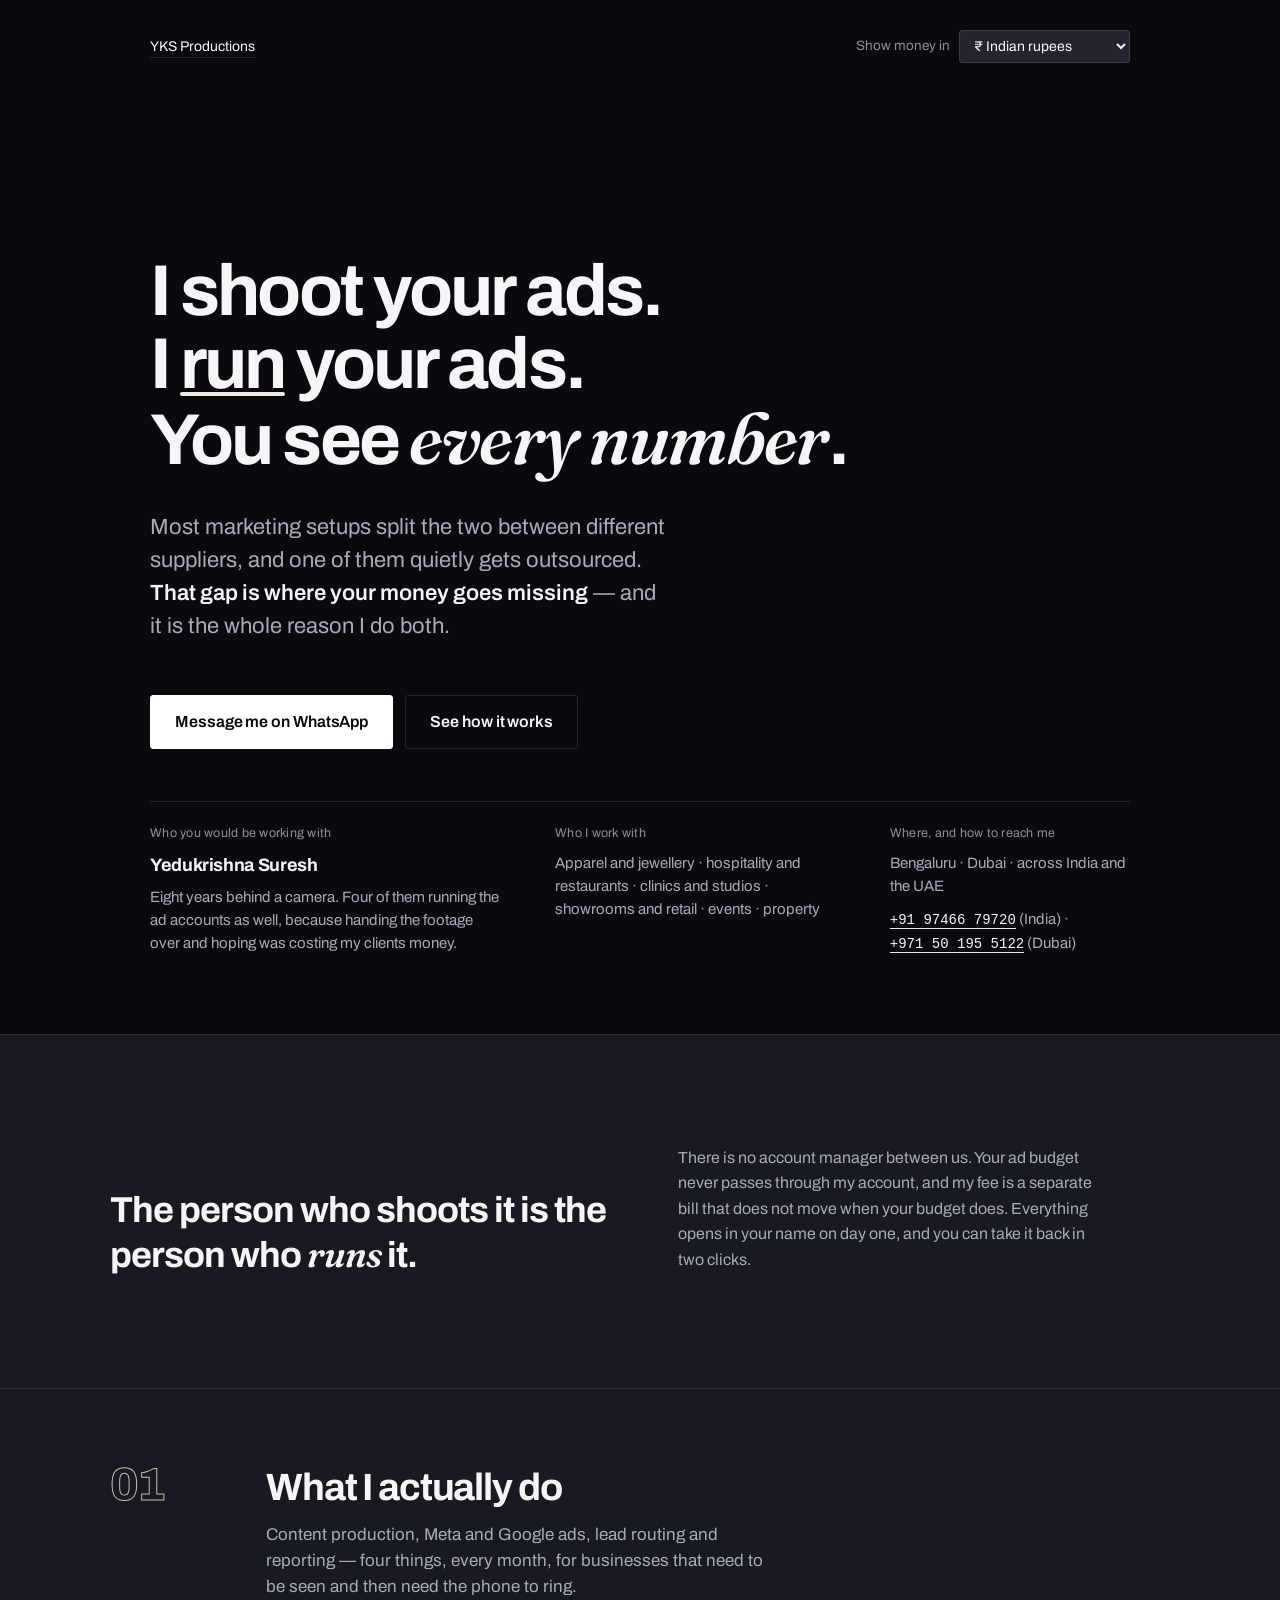
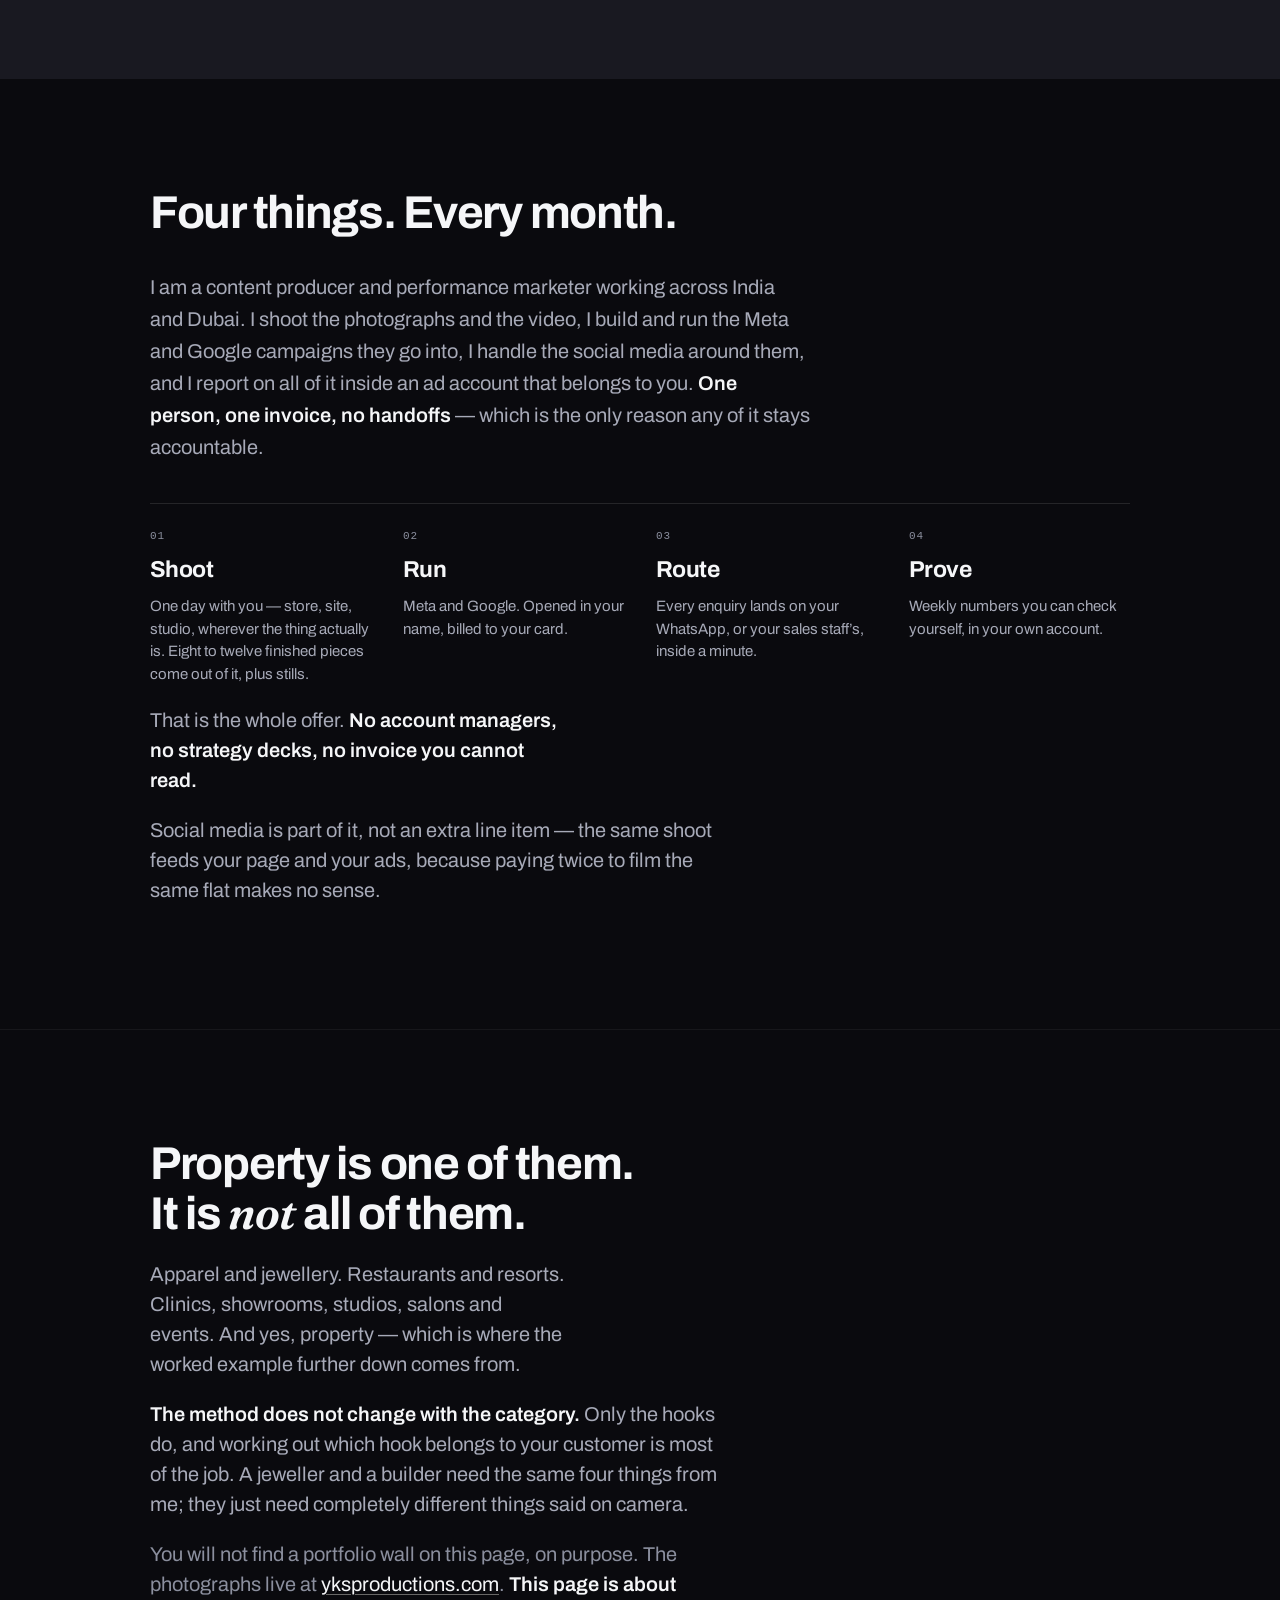
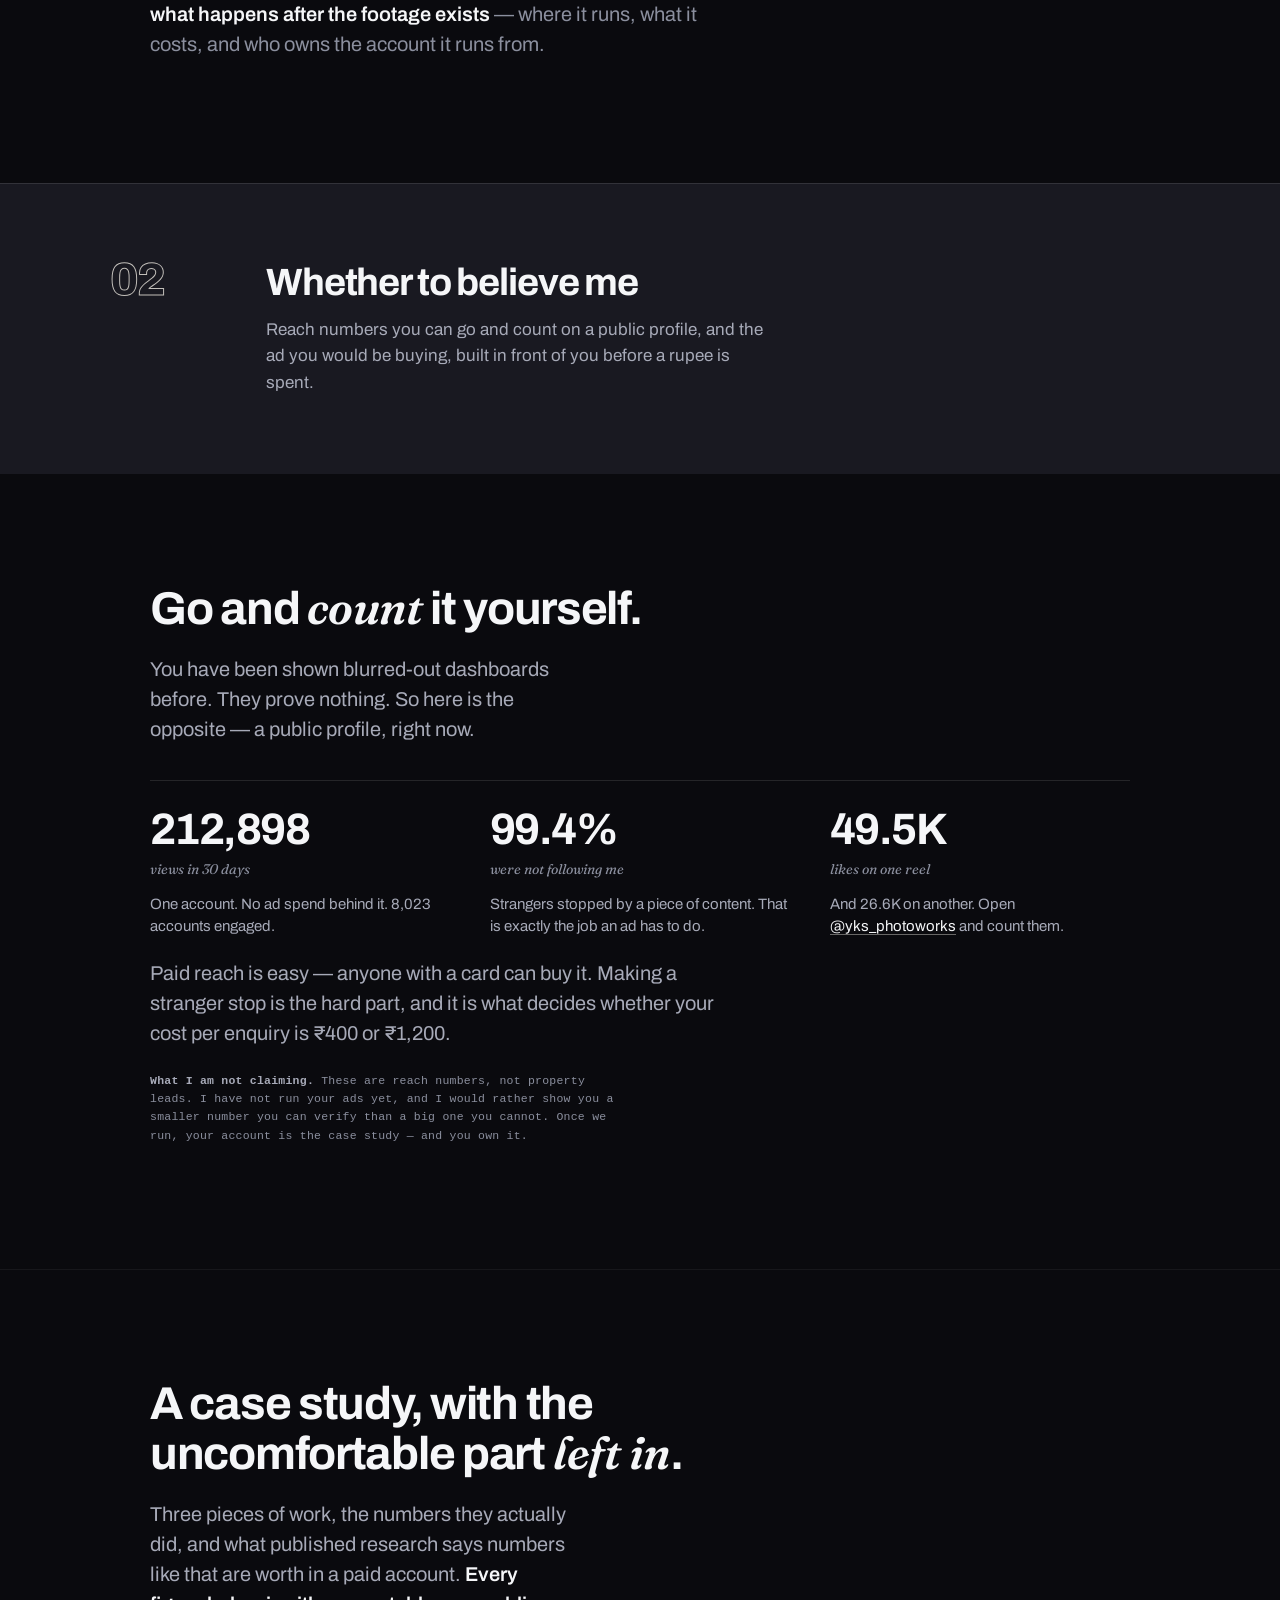
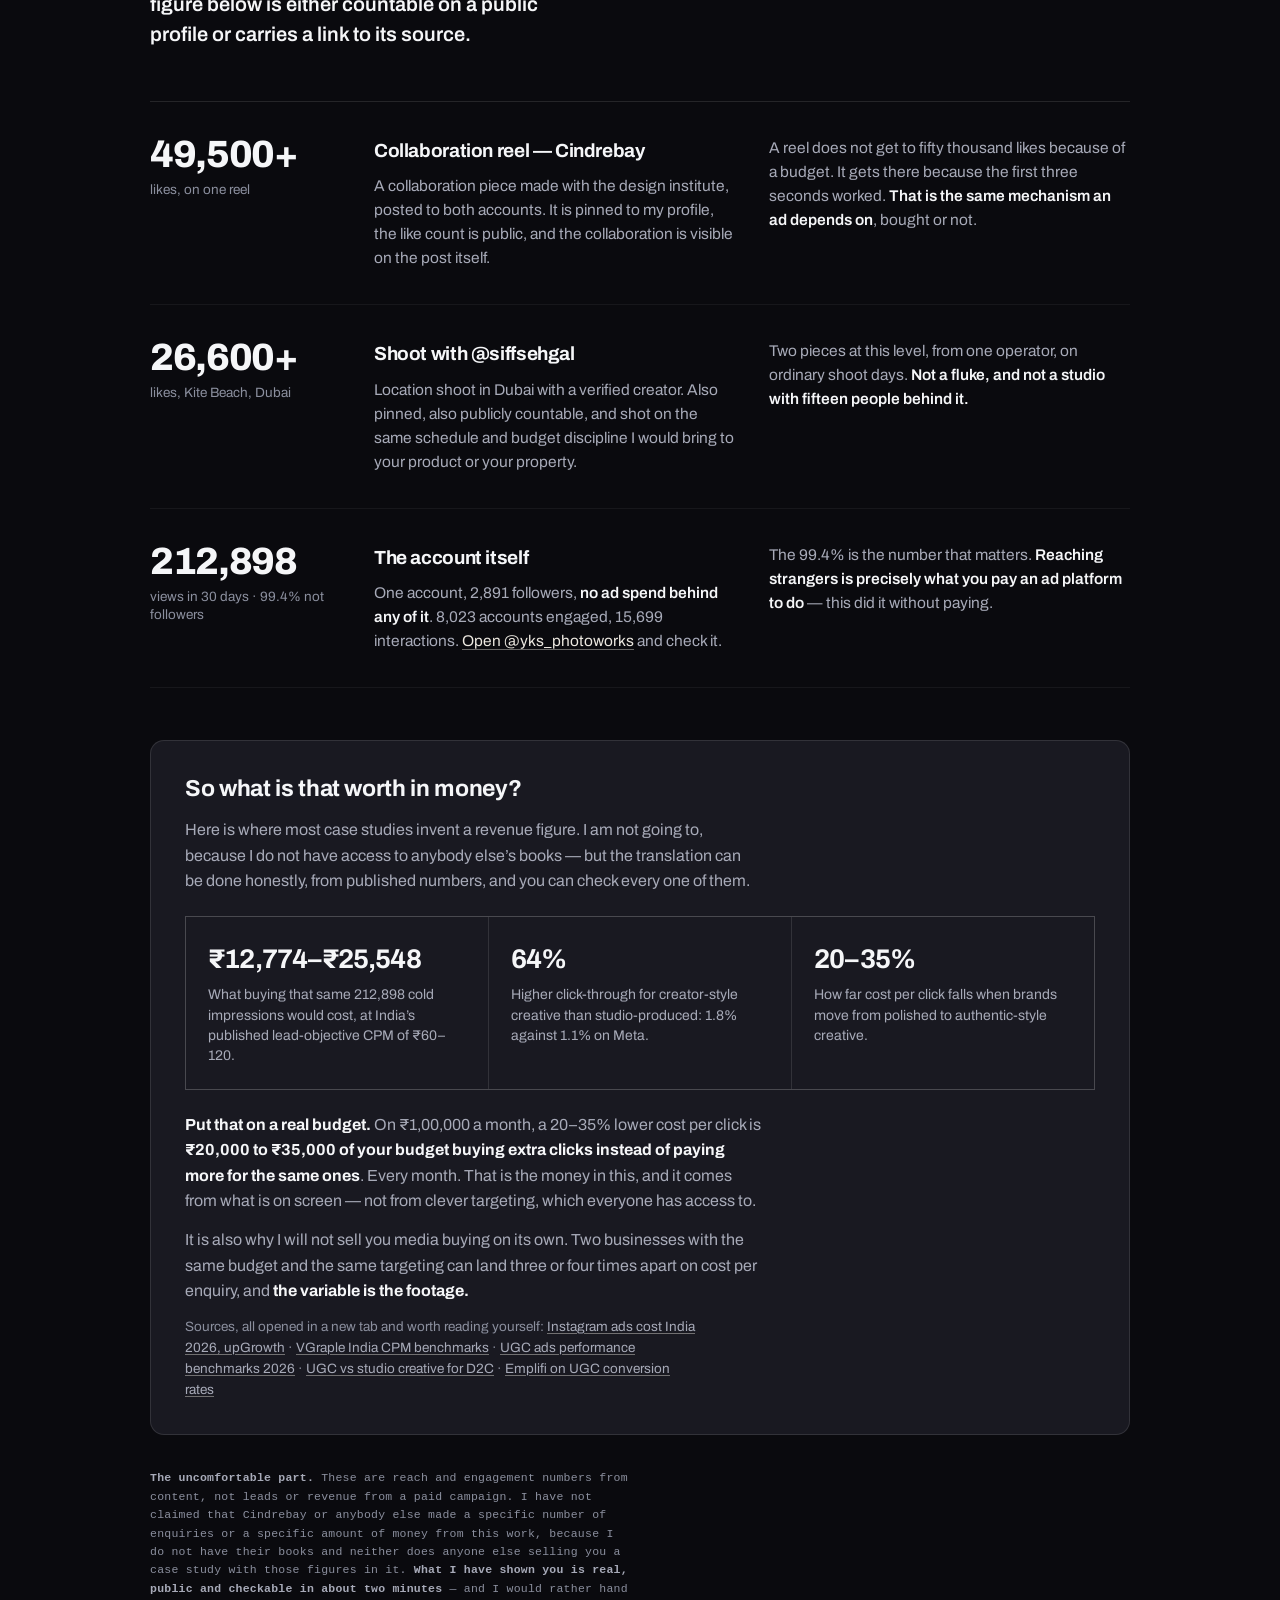
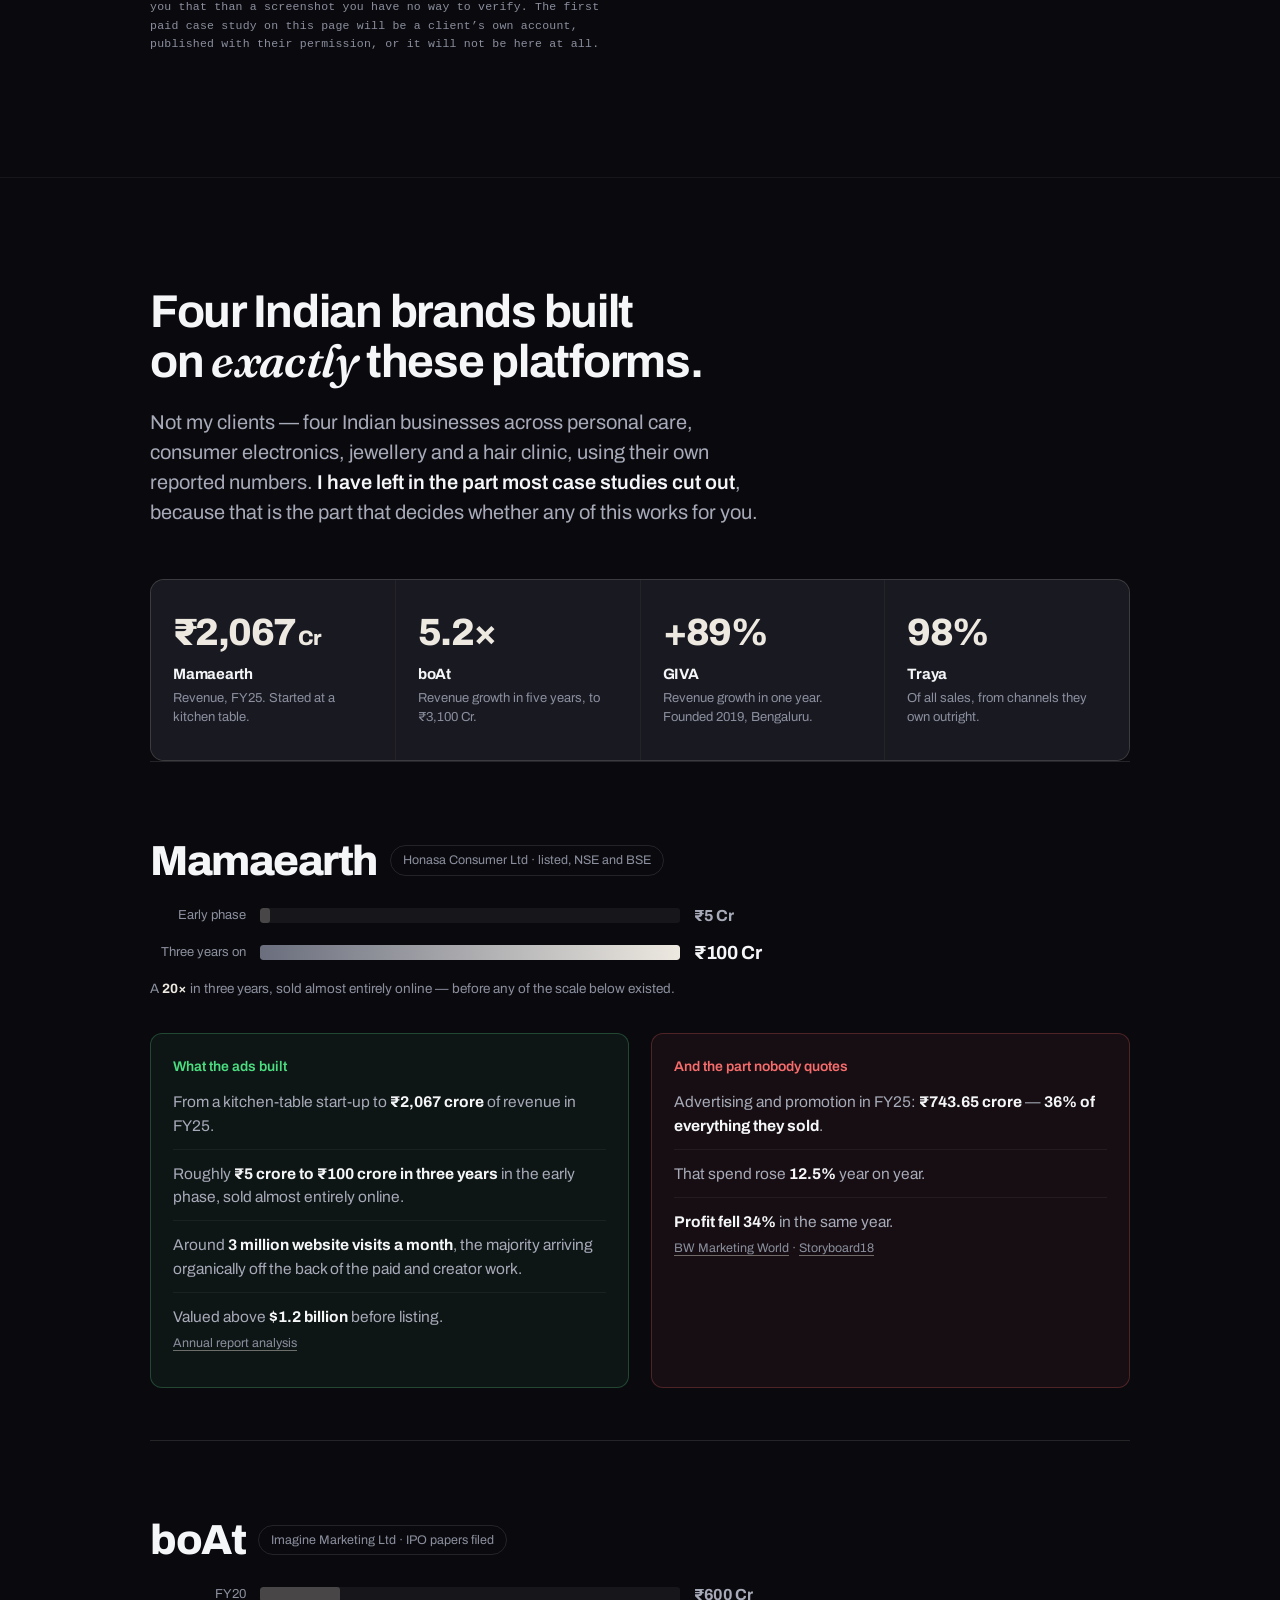
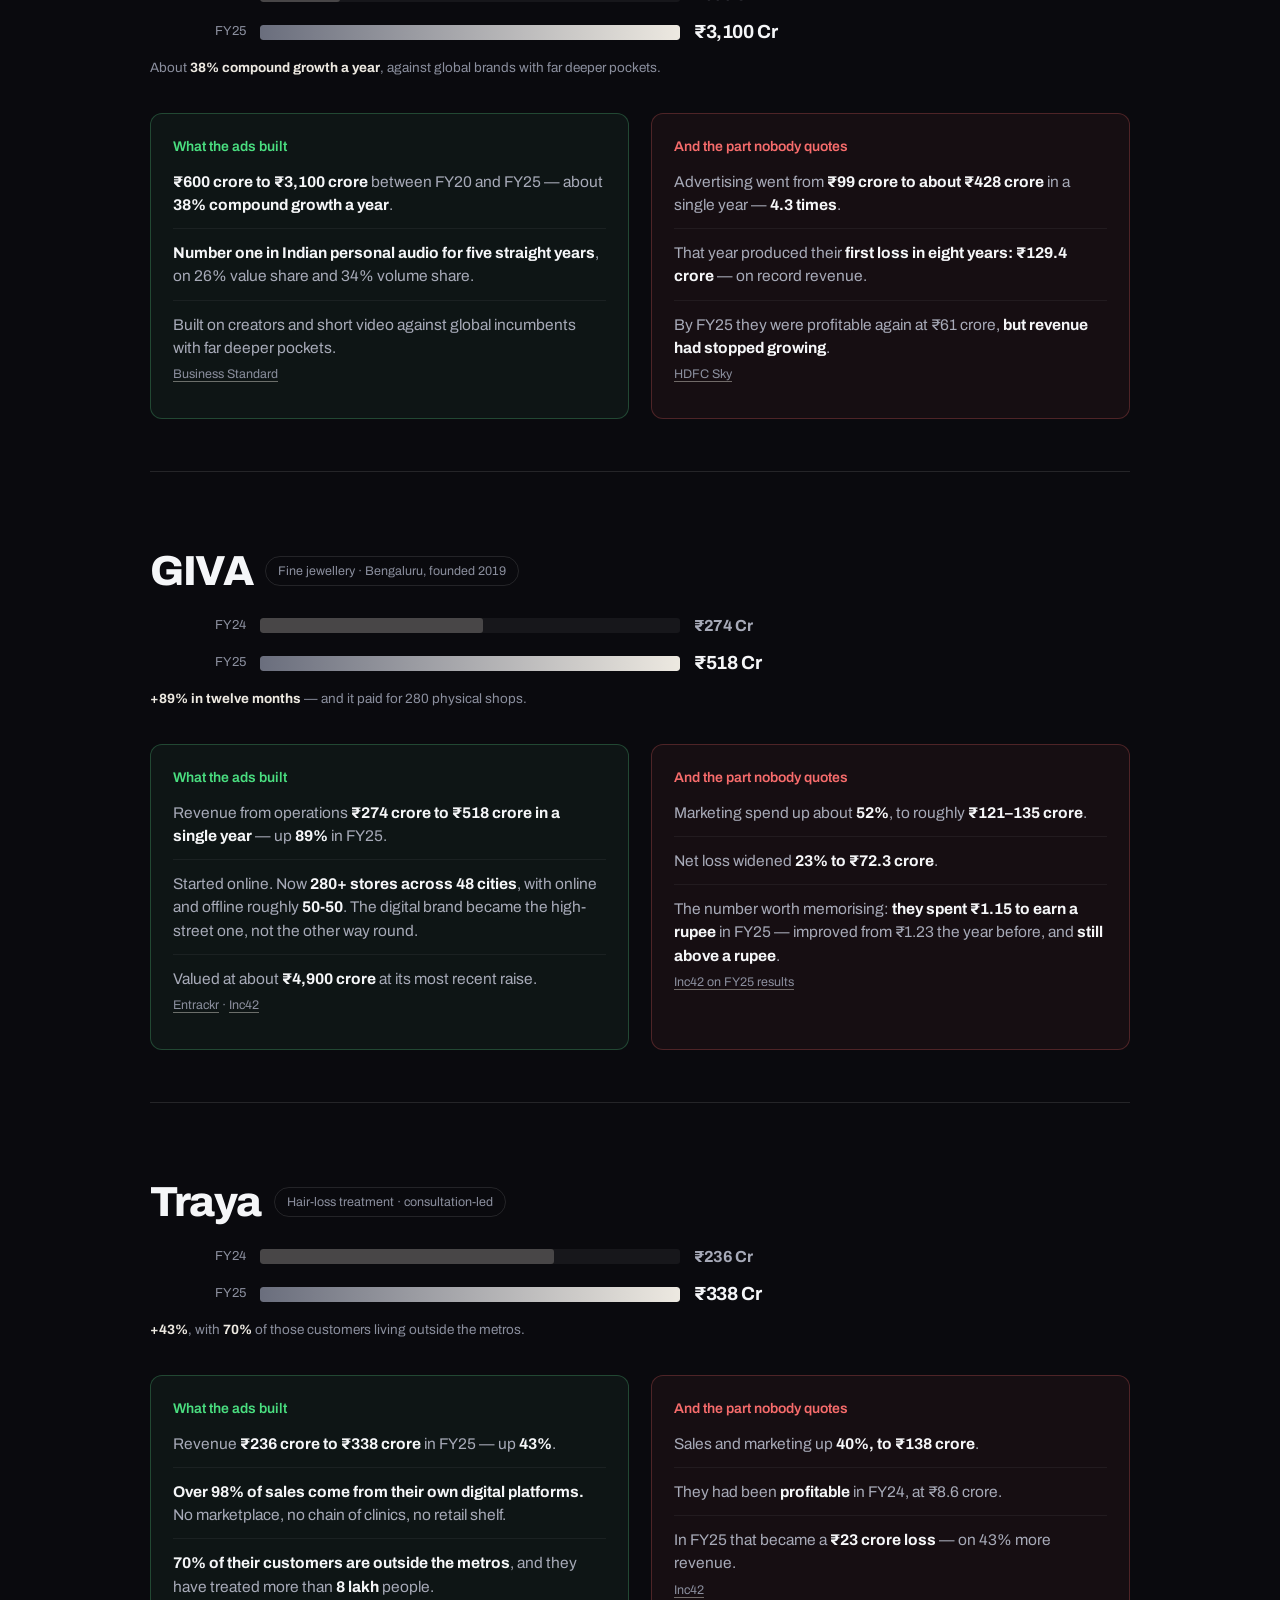
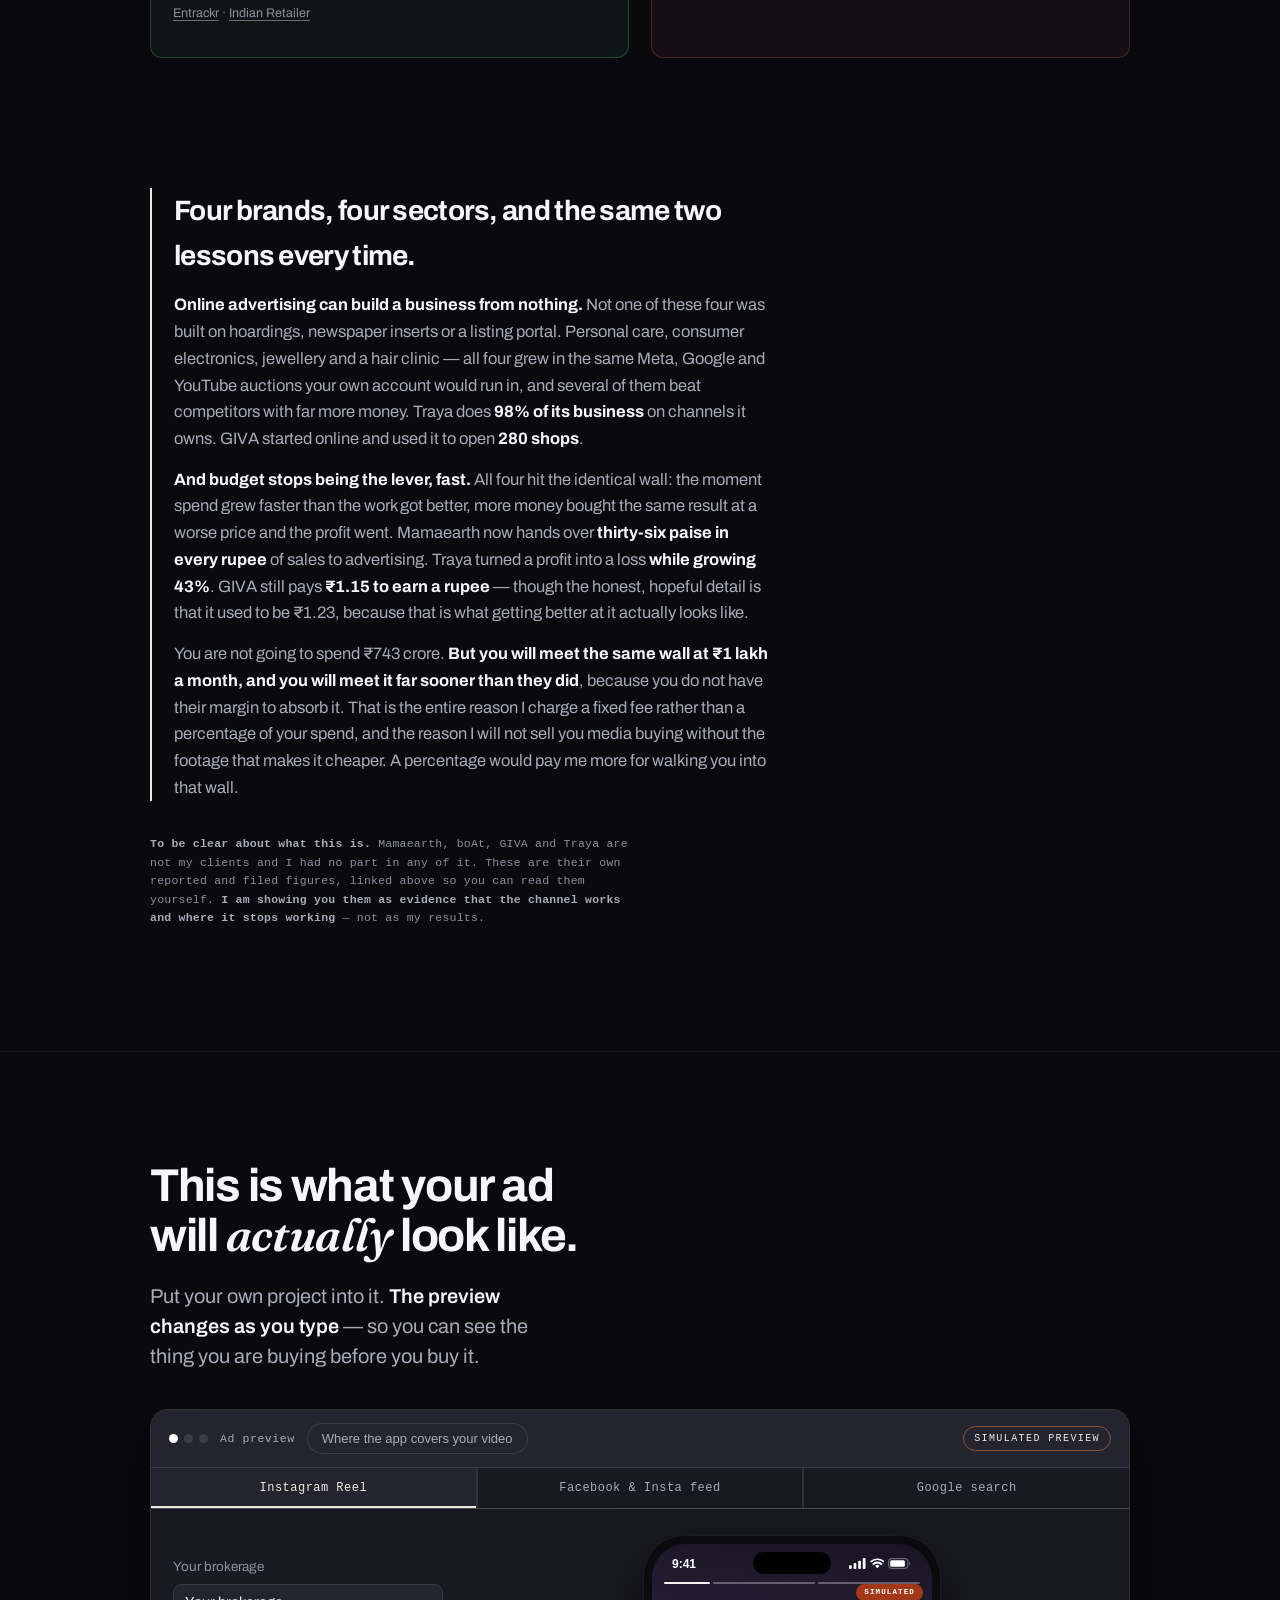
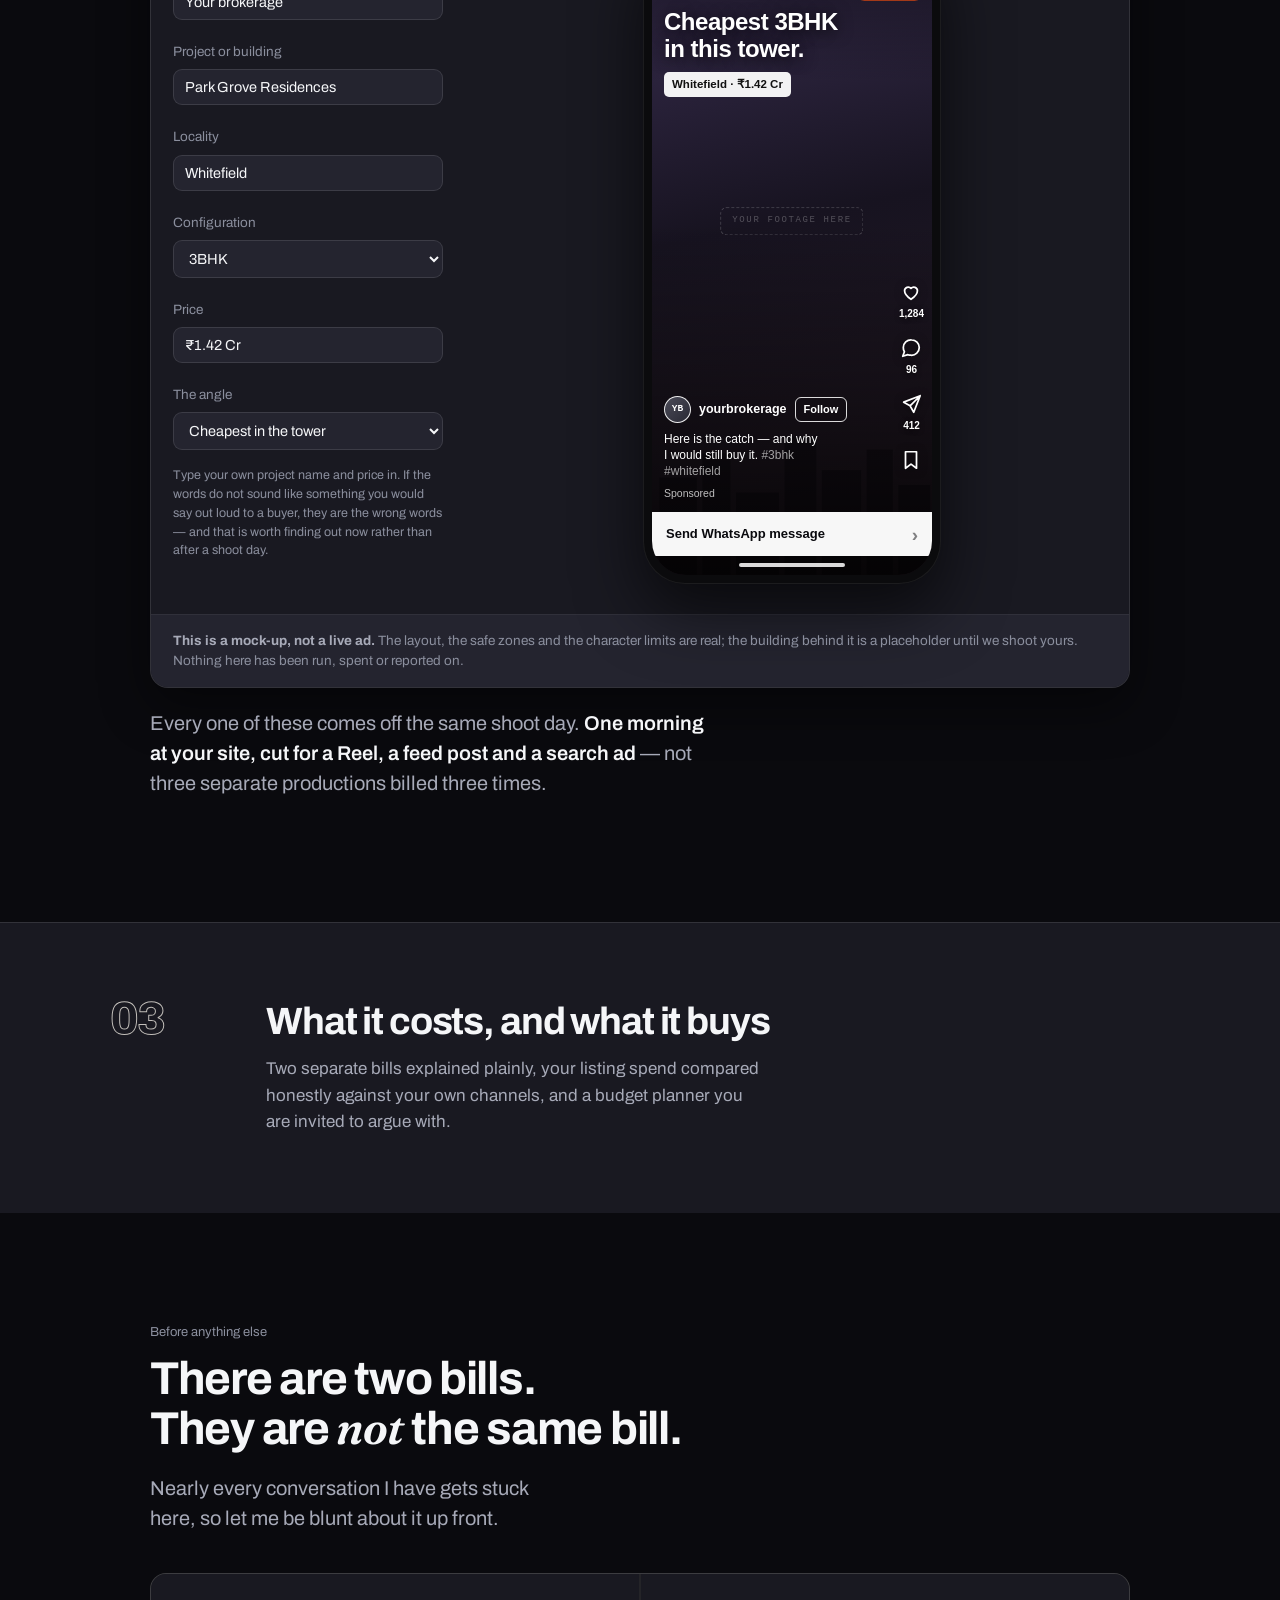
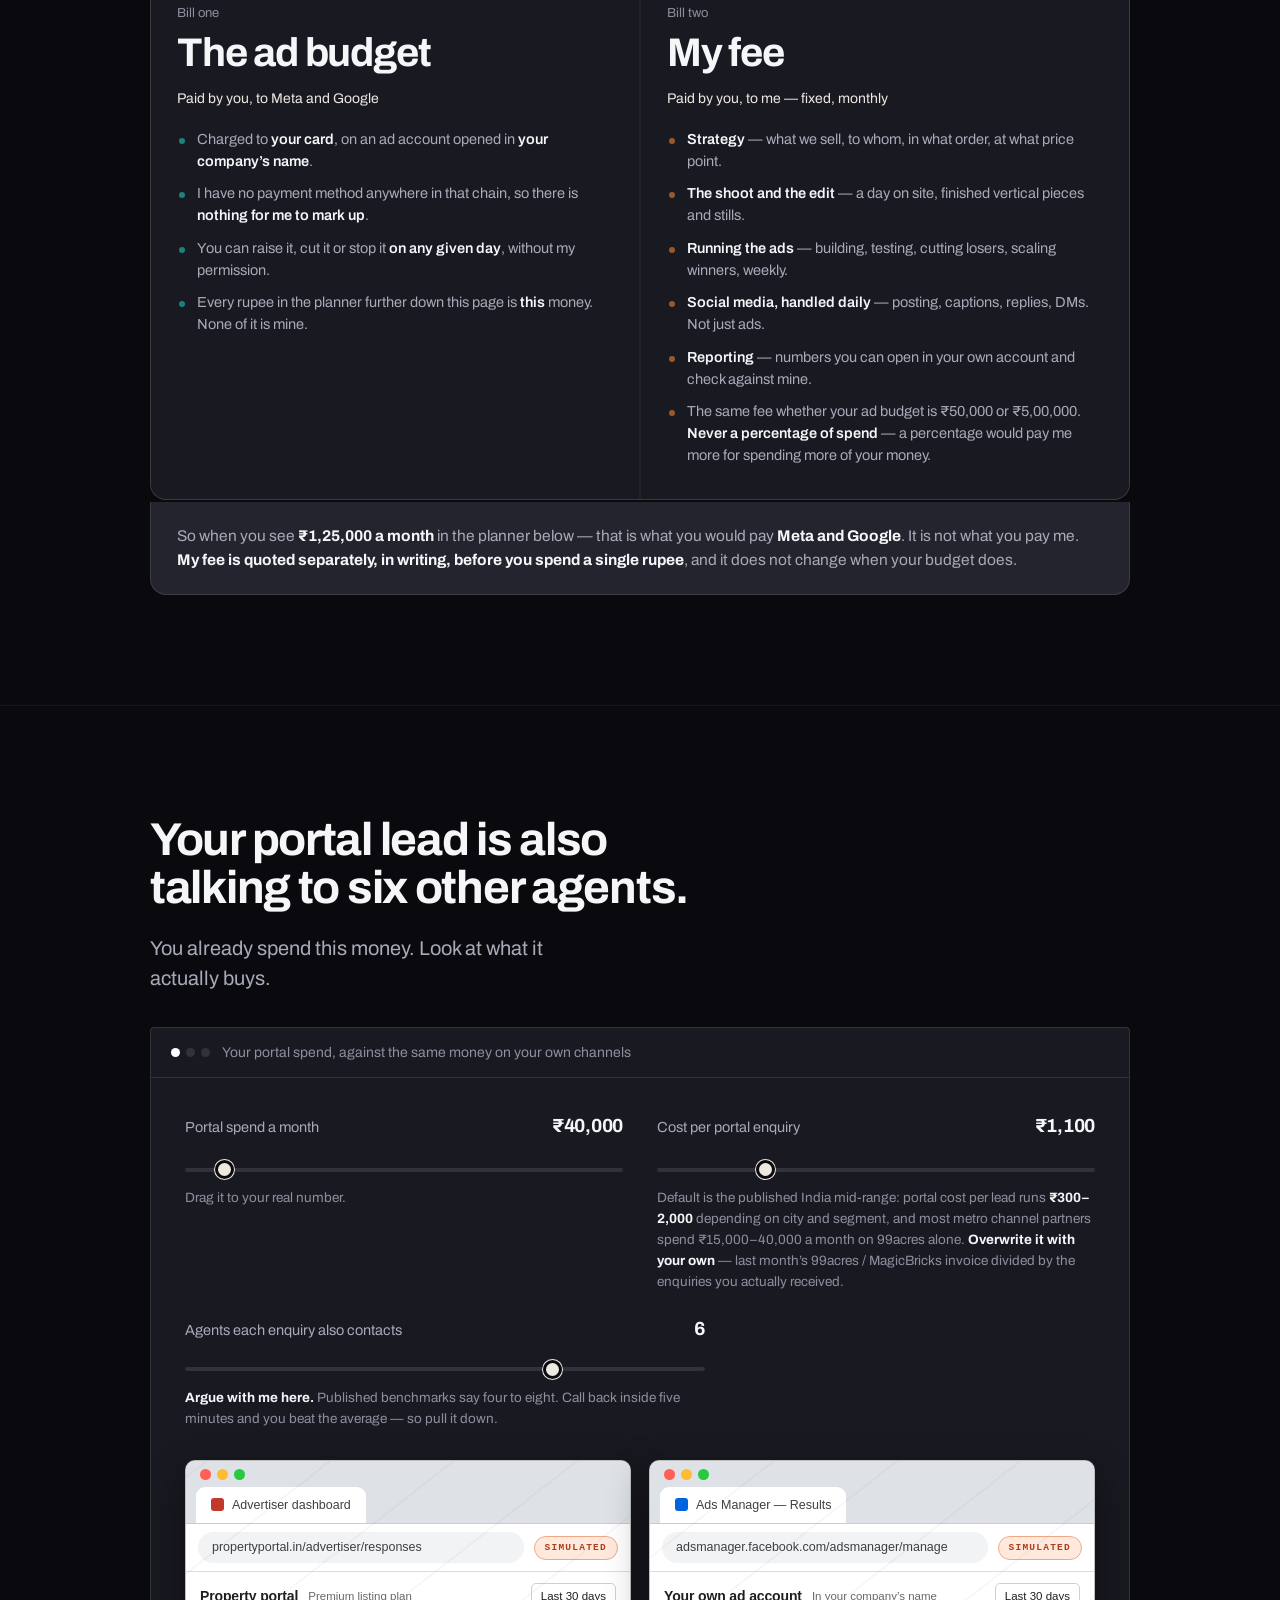
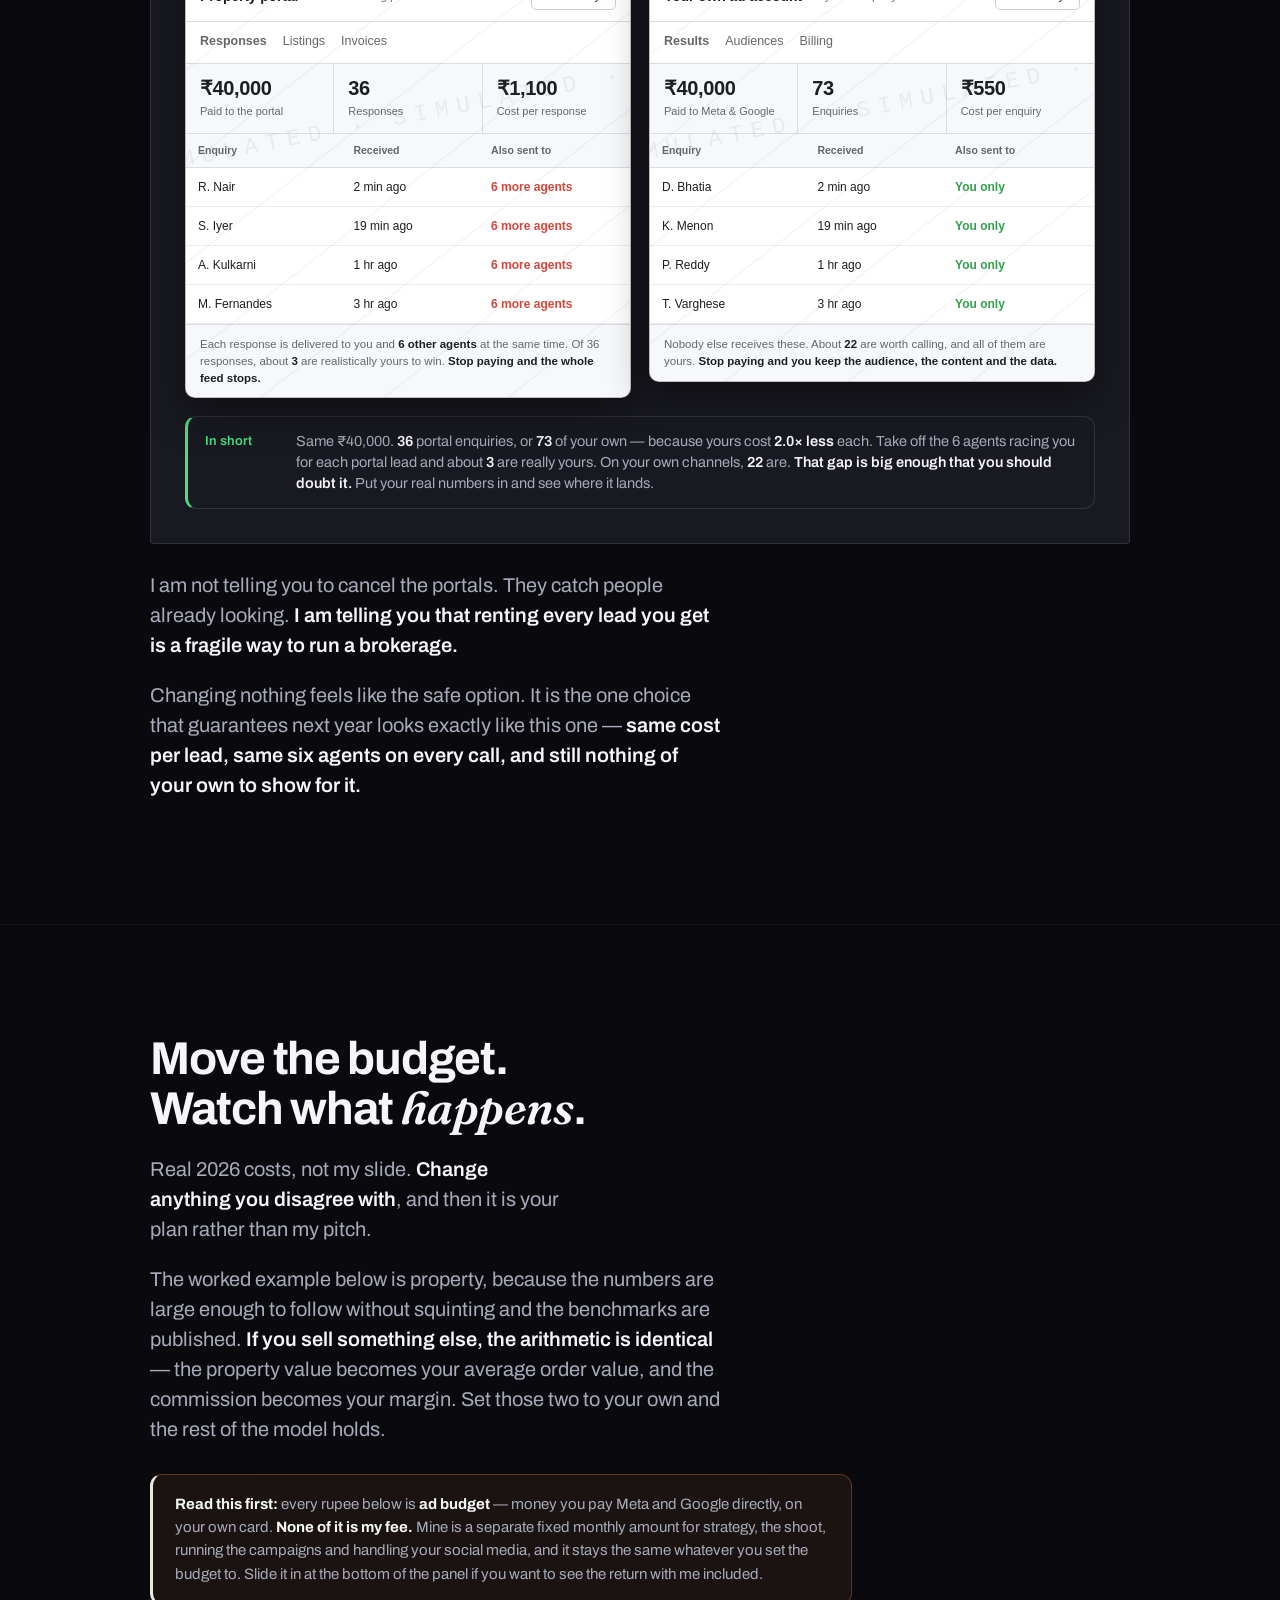
==== commit 261486f0: "One-person framing, drop Kochi/Kerala/drone, add Dubai +971, drop Dubai from title, parentOrganizati" ====
--- a/index.html
+++ b/index.html
@@ -4,6 +4,7 @@
 <meta charset="UTF-8" />
 <meta name="viewport" content="width=device-width, initial-scale=1.0" />
 <meta name="google-site-verification" content="VrvE6unSOnAxDCvmdoOWlmtMMHVaGa8tXMyImvoaQog" />
+<meta name="msvalidate.01" content="F75C97E5B8F864D77A95FDC30C0157F4" />
 
 <script async src="https://www.googletagmanager.com/gtag/js?id=G-C57X89TN45"></script>
 <script>
@@ -13,10 +14,10 @@
   gtag('config', 'G-C57X89TN45');
 </script>
 
-<title>Meta &amp; Google Ads + Content Production, Run by One Person — Bengaluru, Kochi &amp; Dubai | YKS Productions</title>
-<meta name="description" content="I shoot your content and run your Meta and Google ads myself &mdash; apparel, jewellery, hospitality, clinics, showrooms and property, across Bengaluru, Kochi and Dubai. Your ad account, your card, your leads. Fixed monthly fee, never a percentage of spend." />
+<title>Meta &amp; Google Ads + Content Production, Run by One Person | YKS Productions</title>
+<meta name="description" content="I shoot your content and run your Meta and Google ads myself &mdash; apparel, jewellery, hospitality, clinics, showrooms and property, across India and the UAE. Your ad account, your card, your leads. Fixed monthly fee, never a percentage of spend." />
 <meta name="author" content="Yedukrishna Suresh" />
-<meta name="keywords" content="meta ads bengaluru, google ads bengaluru, social media marketing kochi, performance marketing freelancer india, content production and ads, instagram reels for business, NRI targeting ads, real estate marketing india, facebook ads expert dubai" />
+<meta name="keywords" content="meta ads bengaluru, google ads bengaluru, social media marketing india, performance marketing freelancer india, content production and ads, instagram reels for business, NRI targeting ads, real estate marketing india, alternative to a marketing agency" />
 <meta name="geo.region" content="IN-KA" />
 <meta name="geo.placename" content="Bengaluru" />
 <link rel="canonical" href="https://marketing.yksproductions.com/" />
@@ -53,10 +54,14 @@
       "url": "https://marketing.yksproductions.com/",
       "description": "Content production and Meta and Google ads management run by one person. Shoot, campaign build, daily social media and weekly reporting, for apparel, jewellery, hospitality, clinics, showrooms and property businesses in India and the UAE.",
       "telephone": "+91-97466-79720",
+      "contactPoint": [
+        { "@type": "ContactPoint", "contactType": "customer service", "telephone": "+91-97466-79720", "areaServed": "IN", "availableLanguage": ["English"] },
+        { "@type": "ContactPoint", "contactType": "customer service", "telephone": "+971-50-195-5122", "areaServed": "AE", "availableLanguage": ["English"] }
+      ],
+      "parentOrganization": { "@id": "https://yksproductions.com/#business", "@type": "LocalBusiness", "name": "YKS Productions", "url": "https://yksproductions.com/" },
       "founder": { "@id": "https://marketing.yksproductions.com/#yedukrishna" },
       "areaServed": [
         { "@type": "City", "name": "Bengaluru" },
-        { "@type": "City", "name": "Kochi" },
         { "@type": "City", "name": "Dubai" },
         { "@type": "Country", "name": "India" },
         { "@type": "Country", "name": "United Arab Emirates" }
@@ -77,7 +82,7 @@
           { "@type": "Offer", "itemOffered": { "@type": "Service", "name": "Content production", "description": "One shoot day at your store, site or studio producing eight to twelve finished vertical pieces plus stills." } },
           { "@type": "Offer", "itemOffered": { "@type": "Service", "name": "Meta and Google ads management", "description": "Campaigns built and run in your own ad account, billed to your own card, with weekly reporting you can verify yourself." } },
           { "@type": "Offer", "itemOffered": { "@type": "Service", "name": "Social media management", "description": "Daily posting, captions, replies and direct messages, fed by the same shoot as the ads." } },
-          { "@type": "Offer", "itemOffered": { "@type": "Service", "name": "Lead routing", "description": "Every enquiry delivered to your team's WhatsApp inside a minute." } },
+          { "@type": "Offer", "itemOffered": { "@type": "Service", "name": "Lead routing", "description": "Every enquiry delivered to your WhatsApp, or your sales staff's, inside a minute." } },
           { "@type": "Offer", "itemOffered": { "@type": "Service", "name": "NRI audience targeting", "description": "Reaching Indian buyers living in the Gulf, the United States, the United Kingdom, Canada, Australia and Singapore by home language and location." } }
         ]
       }
@@ -135,7 +140,7 @@
   },
   {
    "@type": "Question",
-   "name": "Our team is slow to call back.",
+   "name": "We are slow to call back.",
    "acceptedAnswer": {
     "@type": "Answer",
     "text": "Then let us fix that first, before you spend anything on ads — and I will help you set it up at no charge. A buyer enquiring online is usually messaging four to eight brokers at the same time, and the first one to call generally wins. Calling inside five minutes converts five to ten times better than calling at thirty. Running ads into slow follow-up is pouring money into a bucket with a hole in it — and three months later it looks like my fault. So: routing first, spending second. It costs a day and it is the cheapest improvement available to you."
@@ -170,7 +175,7 @@
    "name": "Can you reach NRI buyers?",
    "acceptedAnswer": {
     "@type": "Answer",
-    "text": "Yes, and more precisely than most people expect. Someone in Sharjah whose Facebook is set to Malayalam is almost certainly Keralite — so we target by country of residence and home language rather than guessing at interests, exclude India so you are not paying to reach people already down the road, and schedule to their evening rather than yours. There is a live simulator further up this page that builds the audience for ten countries and eight home languages."
+    "text": "Yes, and more precisely than most people expect. Someone in Sharjah whose Facebook is set to Kannada is almost certainly from Karnataka — so I target by country of residence and home language rather than guessing at interests, exclude India so you are not paying to reach people already down the road, and schedule to their evening rather than yours. There is a live simulator further up this page that builds the audience for ten countries and seven home languages."
    }
   },
   {
@@ -842,7 +847,7 @@
          screenshots this, the label travels with the screenshot. Do not remove
          them — that is the line between a teaching tool and a fake record. ---- */
   /* Portal-vs-owned comparison, drawn as two dashboards. The portal side is
-     deliberately generic chrome — mocking up a named portal's back-office to
+     deliberately generic chrome — mocking up a named portal's admin screens to
      argue against that portal would be fabricating their records, not teaching. */
   /* ---- NRI audience builder ---- */
   .aud{background:#fff;display:grid;grid-template-columns:1fr}
@@ -1070,7 +1075,7 @@
 
     <div class="heromid">
       <h1>I shoot your ads.<br>I <span class="a">run</span> your ads.<br>You see <span class="t">every number</span>.</h1>
-      <p class="hsub">Most agencies do one and quietly outsource the other. <b>That gap is where your money goes missing</b> &mdash; and it is the whole reason I do both.</p>
+      <p class="hsub">Most marketing setups split the two between different suppliers, and one of them quietly gets outsourced. <b>That gap is where your money goes missing</b> &mdash; and it is the whole reason I do both.</p>
       <div class="btns">
         <a class="btn p" href="https://wa.me/919746679720?text=Hi%20Yedukrishna%20-%20saw%20your%20page.%20Can%20we%20talk%3F" target="_blank" rel="noopener">Message me on WhatsApp</a>
         <a class="btn" href="#act1">See how it works</a>
@@ -1091,8 +1096,8 @@
       </div>
       <div>
         <p class="ct">Where, and how to reach me</p>
-        <p>Bengaluru &middot; Kochi &middot; Dubai</p>
-        <p style="margin-top:10px"><a href="tel:+919746679720">+91&nbsp;97466&nbsp;79720</a></p>
+        <p>Bengaluru &middot; Dubai &middot; across India and the UAE</p>
+        <p style="margin-top:10px"><a href="tel:+919746679720">+91&nbsp;97466&nbsp;79720</a> (India) &middot; <a href="https://wa.me/971501955122" target="_blank" rel="noopener">+971&nbsp;50&nbsp;195&nbsp;5122</a> (Dubai)</p>
       </div>
     </div>
 
@@ -1123,7 +1128,7 @@
 <section id="what">
   <div class="wrap">
     <h2>Four things. Every month.</h2>
-    <p class="lede">I am a content producer and performance marketer working out of Bengaluru, Kochi and Dubai.
+    <p class="lede">I am a content producer and performance marketer working across India and Dubai.
       I shoot the photographs and the video, I build and run the Meta and Google campaigns they go into, I handle
       the social media around them, and I report on all of it inside an ad account that belongs to you.
       <b>One person, one invoice, no handoffs</b> &mdash; which is the only reason any of it stays accountable.</p>
@@ -1131,7 +1136,7 @@
     <div class="do">
       <div class="d"><div class="k">01</div><div class="t">Shoot</div><div class="v">One day with you &mdash; store, site, studio, wherever the thing actually is. Eight to twelve finished pieces come out of it, plus stills.</div></div>
       <div class="d"><div class="k">02</div><div class="t">Run</div><div class="v">Meta and Google. Opened in your name, billed to your card.</div></div>
-      <div class="d"><div class="k">03</div><div class="t">Route</div><div class="v">Every enquiry lands on your team&rsquo;s WhatsApp inside a minute.</div></div>
+      <div class="d"><div class="k">03</div><div class="t">Route</div><div class="v">Every enquiry lands on your WhatsApp, or your sales staff&rsquo;s, inside a minute.</div></div>
       <div class="d"><div class="k">04</div><div class="t">Prove</div><div class="v">Weekly numbers you can check yourself, in your own account.</div></div>
     </div>
 
@@ -1812,7 +1817,7 @@
             <div id="split"></div>
             <div class="sumline">
               <span>Allocated: <b id="allocTotal">100%</b> <span id="allocWarn"></span></span>
-              <button class="minibtn" id="btnRec">Typical agency split</button>
+              <button class="minibtn" id="btnRec">Typical split</button>
               <button class="minibtn" id="btnFix">My split</button>
             </div>
             <div class="hint mono" style="font-family:var(--mono);font-size:11px;color:var(--faint);margin-top:12px;line-height:1.6">
@@ -1859,7 +1864,7 @@
         </div>
 
         <p class="disclaim">
-          <b>This is a projection, not a promise.</b> It is built from published 2025&ndash;26 costs, listed at the bottom of this page &mdash; not from a campaign I have already run for you. Real numbers move with the area, the offer, the creative and how fast your team calls back. Anyone who guarantees you a cost per lead before running a single ad is guessing, or lying. Switching the market at the top of this panel changes the underlying benchmark costs, not just the currency symbol &mdash; India and Dubai are genuinely different ad auctions.
+          <b>This is a projection, not a promise.</b> It is built from published 2025&ndash;26 costs, listed at the bottom of this page &mdash; not from a campaign I have already run for you. Real numbers move with the area, the offer, the creative and how fast your side calls back. Anyone who guarantees you a cost per lead before running a single ad is guessing, or lying. Switching the market at the top of this panel changes the underlying benchmark costs, not just the currency symbol &mdash; India and Dubai are genuinely different ad auctions.
         </p>
       </div>
     </div>
@@ -2076,8 +2081,7 @@
               </select></div>
             <div class="fld"><label for="nriFrom">Where they are from</label>
               <select id="nriFrom">
-                <option value="kl" selected>Kerala &mdash; Malayalam</option>
-                <option value="ka">Karnataka &mdash; Kannada</option>
+                <option value="ka" selected>Karnataka &mdash; Kannada</option>
                 <option value="tg">Telangana &amp; Andhra &mdash; Telugu</option>
                 <option value="tn">Tamil Nadu &mdash; Tamil</option>
                 <option value="pb">Punjab &mdash; Punjabi</option>
@@ -2111,7 +2115,7 @@
                 <div class="k">Age &amp; language</div>
                 <div class="audchips">
                   <span class="chip pl">32 &ndash; 58</span>
-                  <span class="chip" id="nriLang">Malayalam</span>
+                  <span class="chip" id="nriLang">Kannada</span>
                 </div>
                 <div class="audnote" id="nriLangNote">&mdash;</div>
               </div>
@@ -2173,7 +2177,7 @@
 <section id="money">
   <div class="wrap">
     <h2>I <em>never</em> touch it.</h2>
-    <p class="say">The usual horror story is an agency that owned the ad account and vanished with the data. <b>That cannot happen here &mdash; not because I promise, but because of who owns what.</b></p>
+    <p class="say">The usual horror story is a marketing agency that owned the ad account and vanished with the data. <b>That cannot happen here &mdash; not because I promise, but because of who owns what.</b></p>
 
     <div class="three">
       <div class="f"><div class="big t">Your card</div><div class="lb">on your ad account</div><p>Meta and Google bill you directly. I have no payment instrument in the chain, so there is nothing to mark up.</p></div>
@@ -2216,7 +2220,7 @@
         <p>Usually true, and usually self-inflicted. Ask a platform for cheap leads and it goes and finds people who enjoy filling in forms. <b>Ask it for buyers &mdash; by feeding your actual site visits and bookings back into it &mdash; and it goes and finds buyers.</b> Fewer enquiries, better ones. Expect the count to drop and the quality to climb; judge me on site visits, not on lead count.</p>
       </div>
       <div class="ob">
-        <div class="q">&ldquo;Our team is slow to call back.&rdquo;</div>
+        <div class="q">&ldquo;We are slow to call back.&rdquo;</div>
         <p>Then let us fix that first, before you spend anything on ads &mdash; and I will help you set it up at no charge.</p>
         <p style="margin-top:11px">A buyer enquiring online is usually messaging four to eight brokers at the same time, and the first one to call generally wins. Calling inside five minutes converts five to ten times better than calling at thirty. <b>Running ads into slow follow-up is pouring money into a bucket with a hole in it</b> &mdash; and three months later it looks like my fault. So: routing first, spending second. It costs a day and it is the cheapest improvement available to you.</p>
       </div>
@@ -2246,11 +2250,11 @@
       </div>
       <div class="ob">
         <div class="q">&ldquo;Can you reach NRI buyers?&rdquo;</div>
-        <p>Yes, and more precisely than most people expect. Someone in Sharjah whose Facebook is set to Malayalam
-          is almost certainly Keralite &mdash; so we target by <b>country of residence and home language</b> rather
+        <p>Yes, and more precisely than most people expect. Someone in Sharjah whose Facebook is set to Kannada
+          is almost certainly from Karnataka &mdash; so I target by <b>country of residence and home language</b> rather
           than guessing at interests, exclude India so you are not paying to reach people already down the road,
           and schedule to their evening rather than yours. There is a live simulator further up this page that
-          builds the audience for ten countries and eight home languages.</p>
+          builds the audience for ten countries and seven home languages.</p>
       </div>
       <div class="ob">
         <div class="q">&ldquo;How long before it works?&rdquo;</div>
@@ -2412,9 +2416,10 @@
       thirty days&rsquo; notice, and everything opens in your company&rsquo;s name on day one.</p>
     <p class="say">What you spend on 99acres or MagicBricks in a month, roughly how many enquiries that returns, and what you sell on average. <b>I will put your figures into this page and send it back.</b></p>
     <p class="say" style="color:var(--faint);font-size:15px;max-width:48ch;margin-bottom:30px">That takes me about an hour and there is no charge for it &mdash; and no meeting attached, because you should not have to sit through a pitch to find out what your money is currently buying. If what comes back is useful and you would rather hand it to somebody else, that is genuinely fine.</p>
-    <p class="say" style="font-family:var(--mono);font-size:15px;color:var(--muted);max-width:none;margin:0 auto 28px">Yedukrishna Suresh &middot; <a href="tel:+919746679720" style="color:var(--teal);text-decoration:none;border-bottom:1px solid rgba(31,214,201,.35)">+91 97466 79720</a></p>
+    <p class="say" style="font-family:var(--mono);font-size:15px;color:var(--muted);max-width:none;margin:0 auto 28px">Yedukrishna Suresh &middot; <a href="tel:+919746679720" style="color:var(--teal);text-decoration:none;border-bottom:1px solid rgba(31,214,201,.35)">+91 97466 79720</a> (India) &middot; <a href="https://wa.me/971501955122" style="color:var(--teal);text-decoration:none;border-bottom:1px solid rgba(31,214,201,.35)" target="_blank" rel="noopener">+971 50 195 5122</a> (Dubai)</p>
     <div class="btns">
       <a class="btn p" id="ctaWa" href="https://wa.me/919746679720?text=Hi%20Yedukrishna%20-%20I%20read%20your%20page.%20Can%20we%20talk%3F" target="_blank" rel="noopener">WhatsApp me</a>
+      <a class="btn" href="https://wa.me/971501955122?text=Hi%20Yedukrishna%20-%20I%20read%20your%20marketing%20page.%20I%27m%20in%20the%20UAE." target="_blank" rel="noopener">WhatsApp (Dubai)</a>
       <a class="btn" href="tel:+919746679720">Call me</a>
       <a class="btn" href="mailto:yksproductions893@gmail.com?subject=Enquiry%20from%20marketing.yksproductions.com">Email me</a>
       <button class="btn" onclick="window.print()">Save this page as PDF</button>
@@ -2449,6 +2454,11 @@
     </div>
   </div>
 </div>
+
+<nav class="wrap" aria-label="Dubai and UAE services" style="padding:28px 0 8px;font-size:14px;line-height:1.9;color:var(--muted)">
+  <p style="margin:0 0 6px"><b>In Dubai or the UAE?</b> Each service has its own page on the main site:</p>
+  <p style="margin:0"><a href="https://yksproductions.com/dubai/">All Dubai &amp; UAE services</a> &middot; <a href="https://yksproductions.com/paid-ads-dubai.html">Meta, Google, TikTok &amp; Snapchat ads in Dubai</a> &middot; <a href="https://yksproductions.com/social-media-marketing-dubai.html">Social media management in Dubai</a> &middot; <a href="https://yksproductions.com/seo-dubai.html">SEO in Dubai</a> &middot; <a href="https://yksproductions.com/web-design-dubai.html">Web design in Dubai</a> &middot; <a href="https://yksproductions.com/linkedin-profile-optimisation-dubai.html">LinkedIn profile optimisation</a> &middot; <a href="https://yksproductions.com/content-creator-dubai.html">Content creator in Dubai</a> &middot; <a href="https://yksproductions.com/talent-management.html">Talent management</a></p>
+</nav>
 
 <footer class="wrap">
   <span>Yedukrishna Suresh &mdash; YKS Productions</span>
@@ -3027,7 +3037,7 @@
       ? 'this budget is below the '+compact(row.floor)+' a month '+name+' needs before it can optimise properly'
       : 'the planner has put nothing into '+name+' at this budget';
     return '<div class="simempty">Nothing to show, because <b>'+why+'</b>.<br><br>'+
-           'That is the honest answer, not a broken screen. Raise the budget in the planner above, or press <b>Typical agency split</b> to see what happens when the money is spread across everything at once.</div>';
+           'That is the honest answer, not a broken screen. Raise the budget in the planner above, or press <b>Typical split</b> to see what happens when the money is spread across everything at once.</div>';
   }
 
   function renderScreens(r){
@@ -3401,7 +3411,7 @@
         {who:'Crestview Homes',  ran:'19 November 2025', copy:'Ready to move. Zero brokerage. EMI starts &#8377;48,000/month.', big:'ZERO<br>BROKERAGE', id:'739205618403927'}
       ],
       rows:[
-        ['Skyline Estates','6 months','Amenity list, drone shot of the clubhouse','What the commute is actually like at 9am'],
+        ['Skyline Estates','6 months','Amenity list, wide shot of the clubhouse','What the commute is actually like at 9am'],
         ['Meridian Realty','2 months','Scarcity &mdash; &ldquo;limited units&rdquo;, deadline pricing','Anything about the builder&rsquo;s delivery record'],
         ['Crestview Homes','3 weeks','Price and EMI, zero brokerage','What the neighbourhood is like to live in']
       ],
@@ -3524,7 +3534,6 @@
   };
 
   var FROM = {
-    kl:{lang:'Malayalam', people:'Keralite',         many:'Keralites',                home:'Kerala'},
     ka:{lang:'Kannada',   people:'Kannadiga',        many:'Kannadigas',               home:'Karnataka'},
     tg:{lang:'Telugu',    people:'Telugu-speaking',  many:'Telugu-speaking families', home:'Telangana or Andhra'},
     tn:{lang:'Tamil',     people:'Tamil',            many:'Tamil families',           home:'Tamil Nadu'},
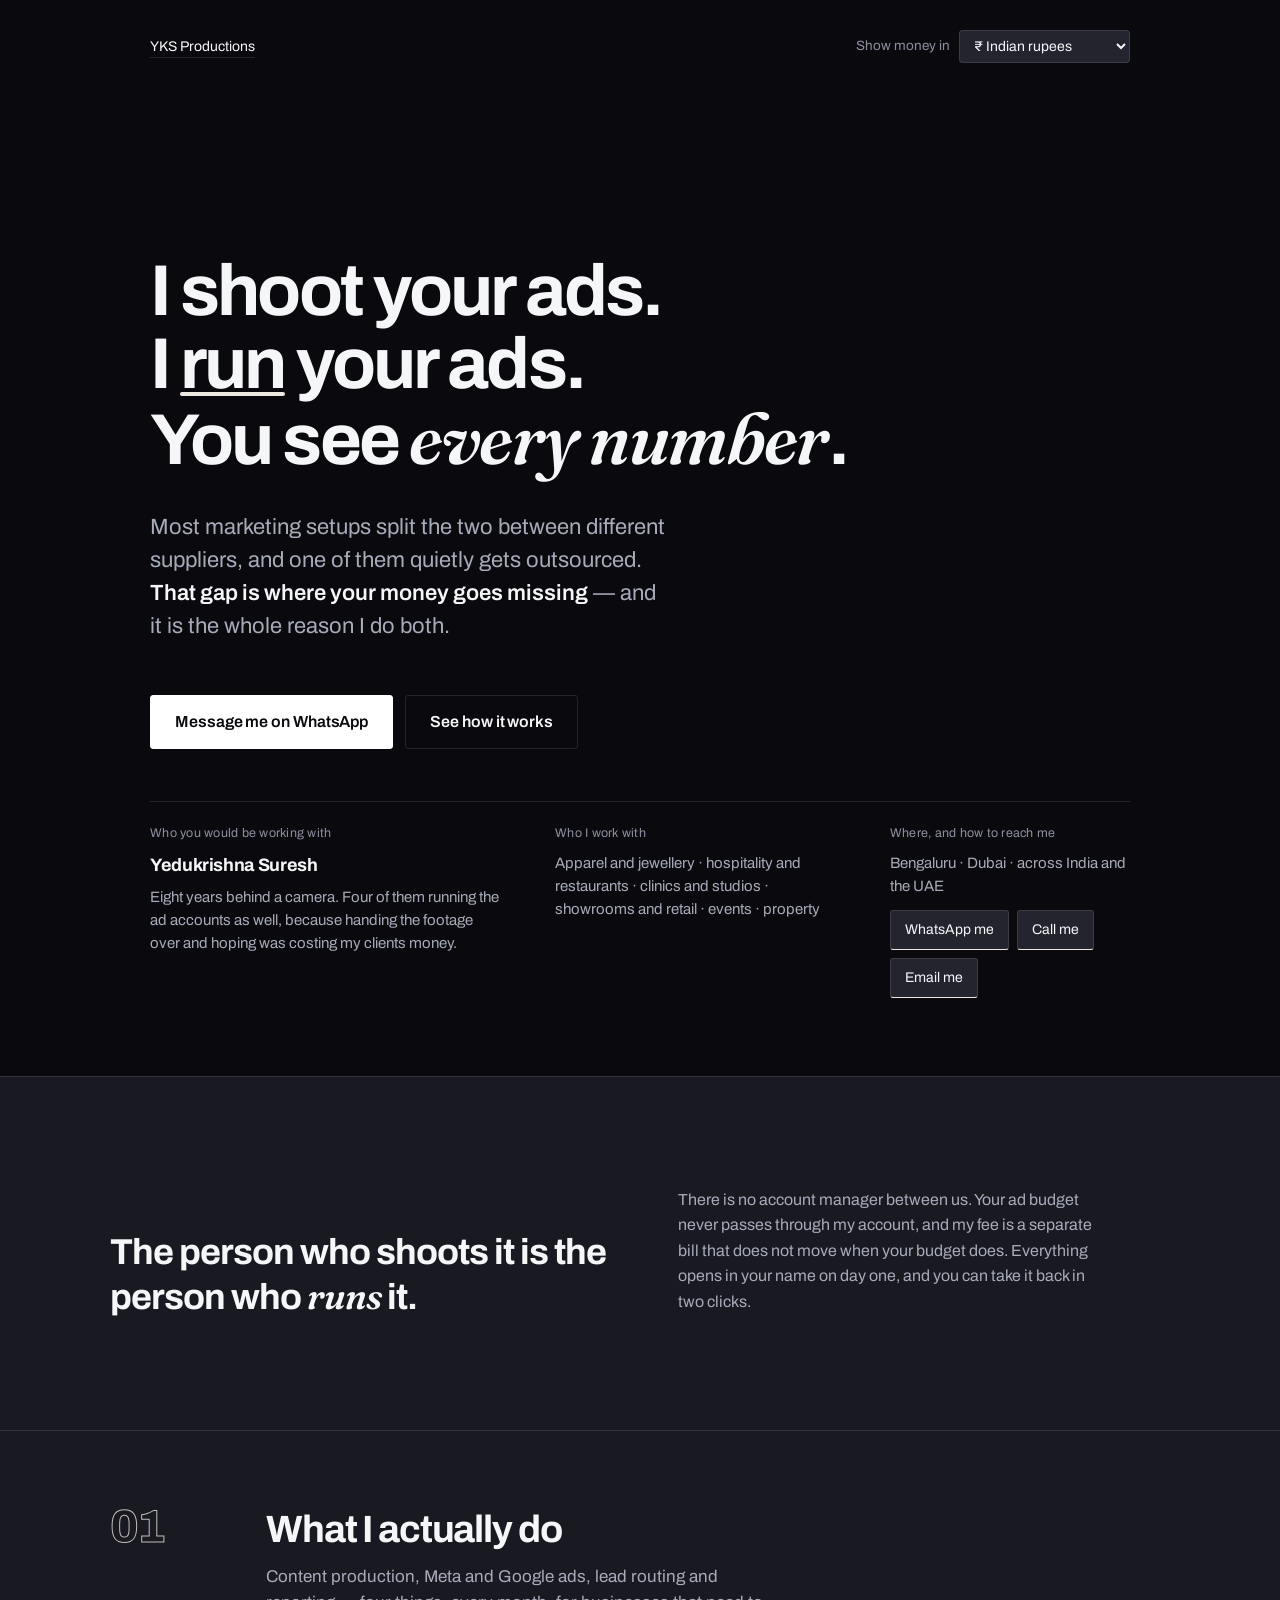
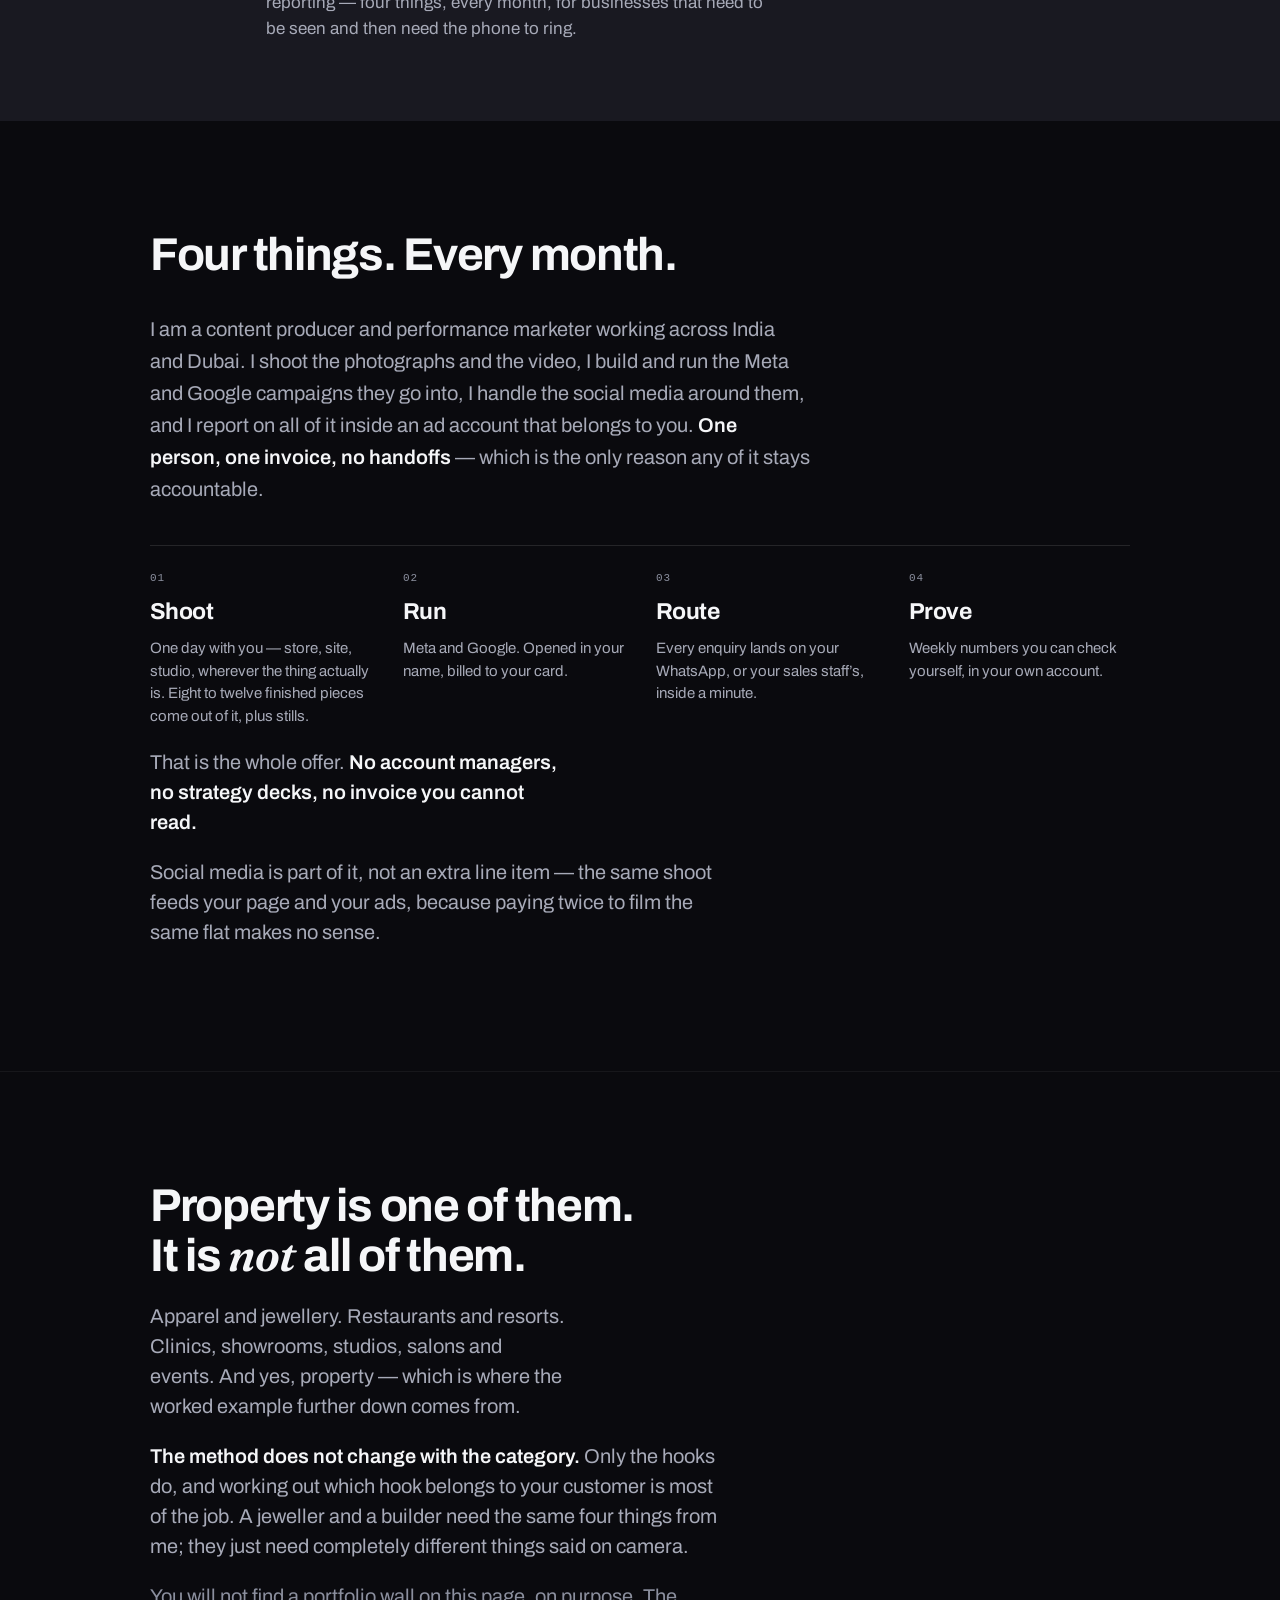
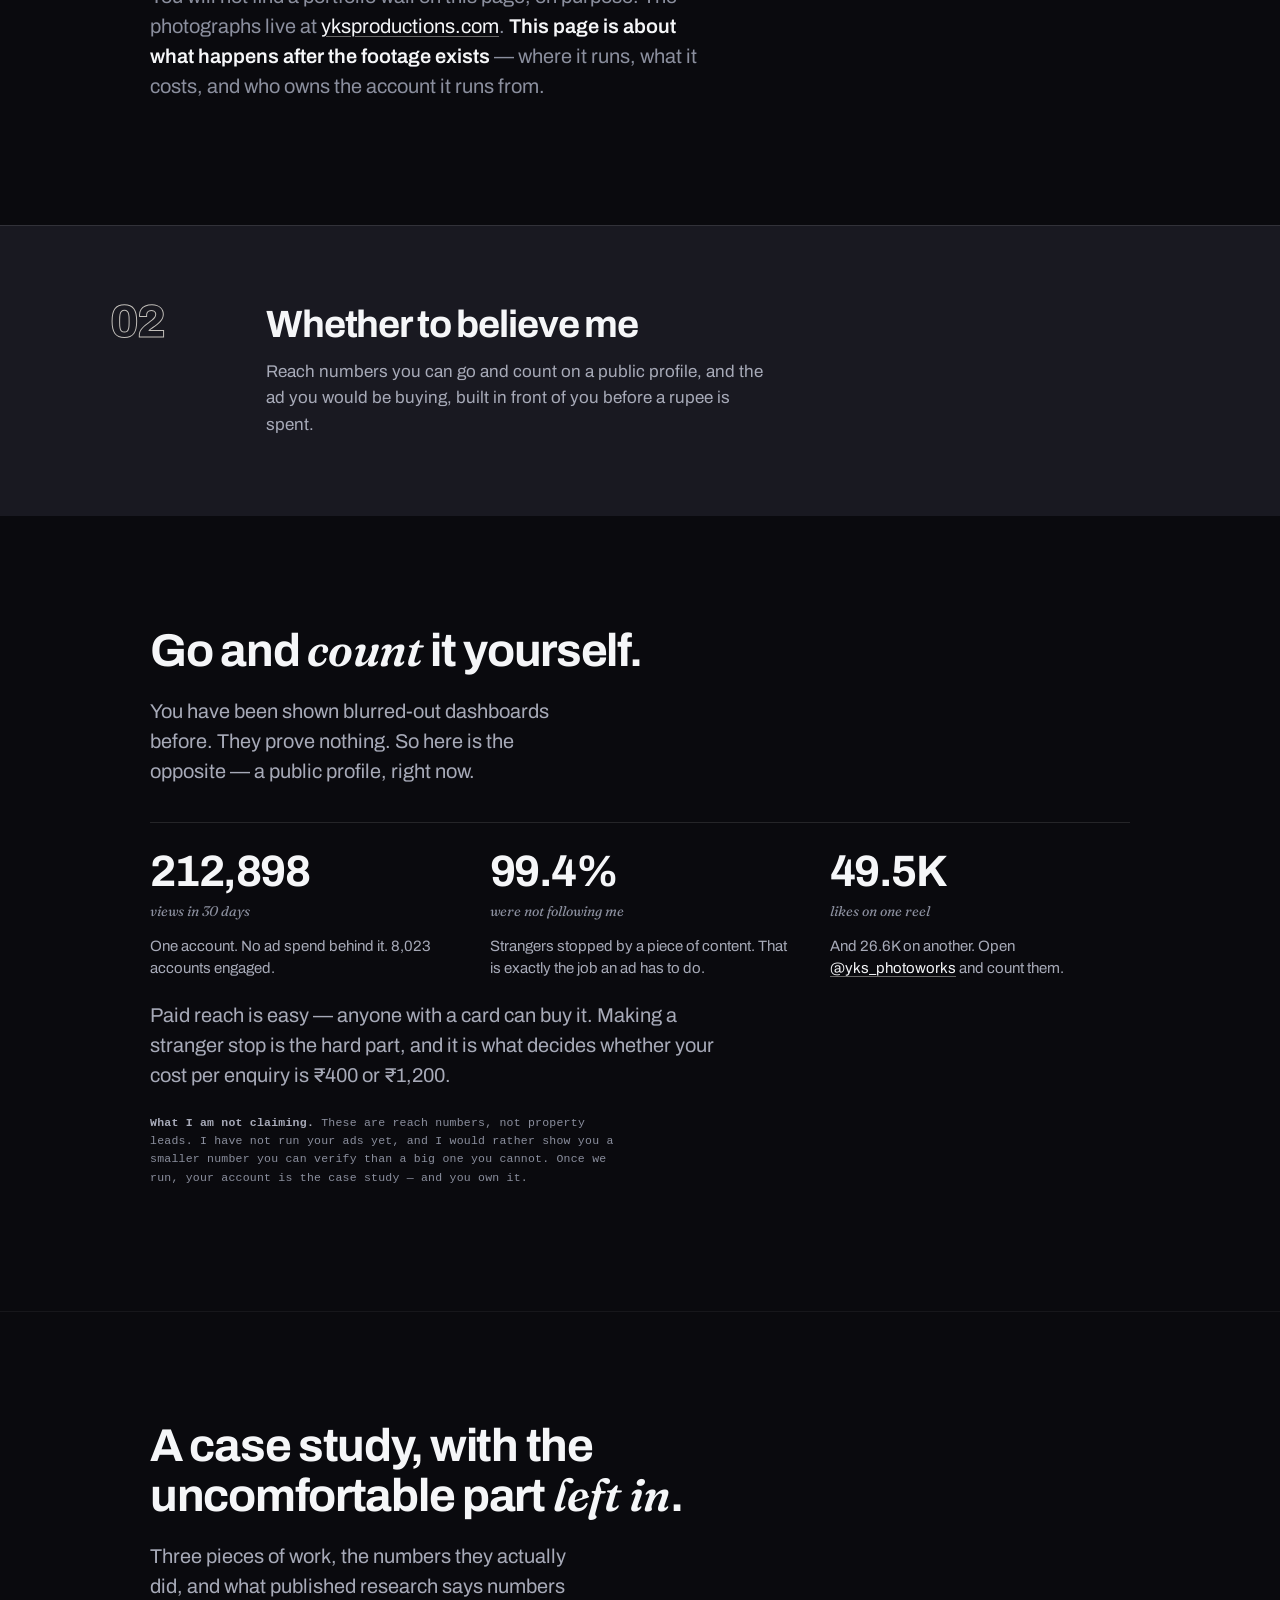
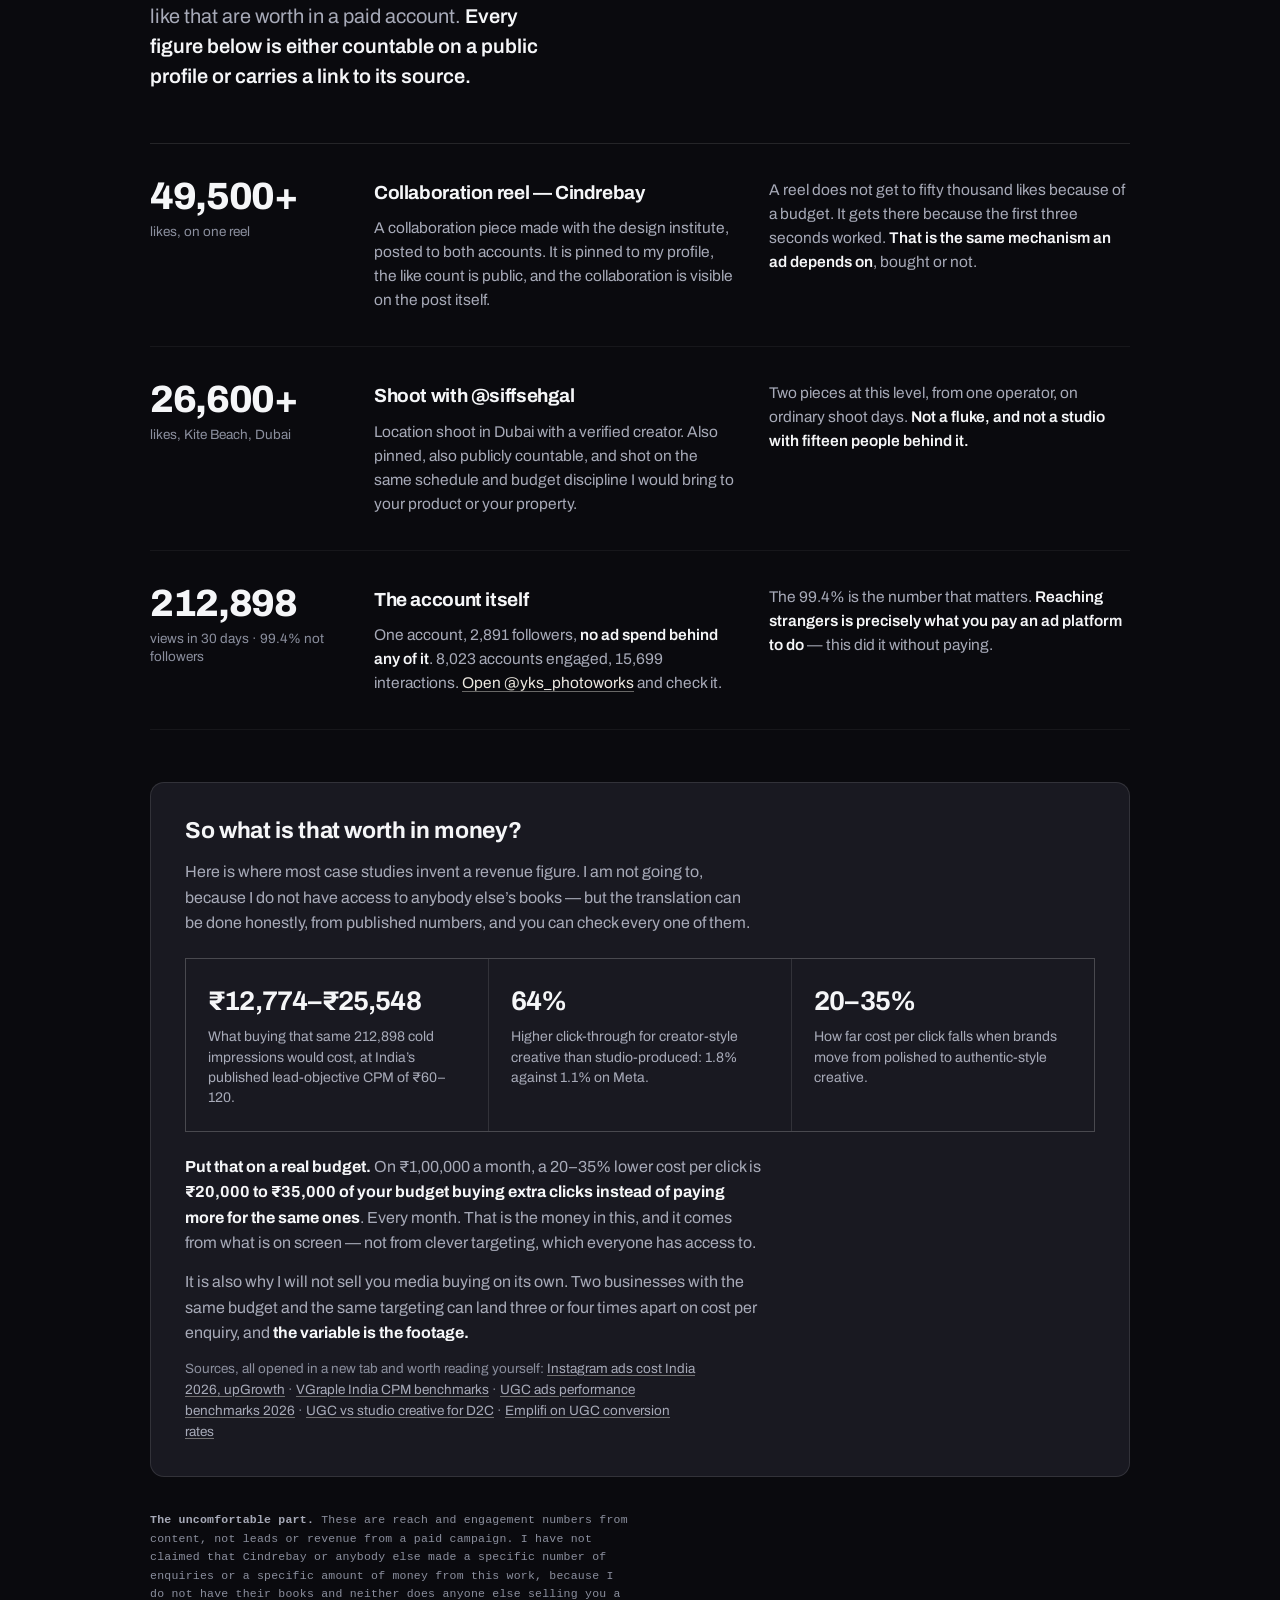
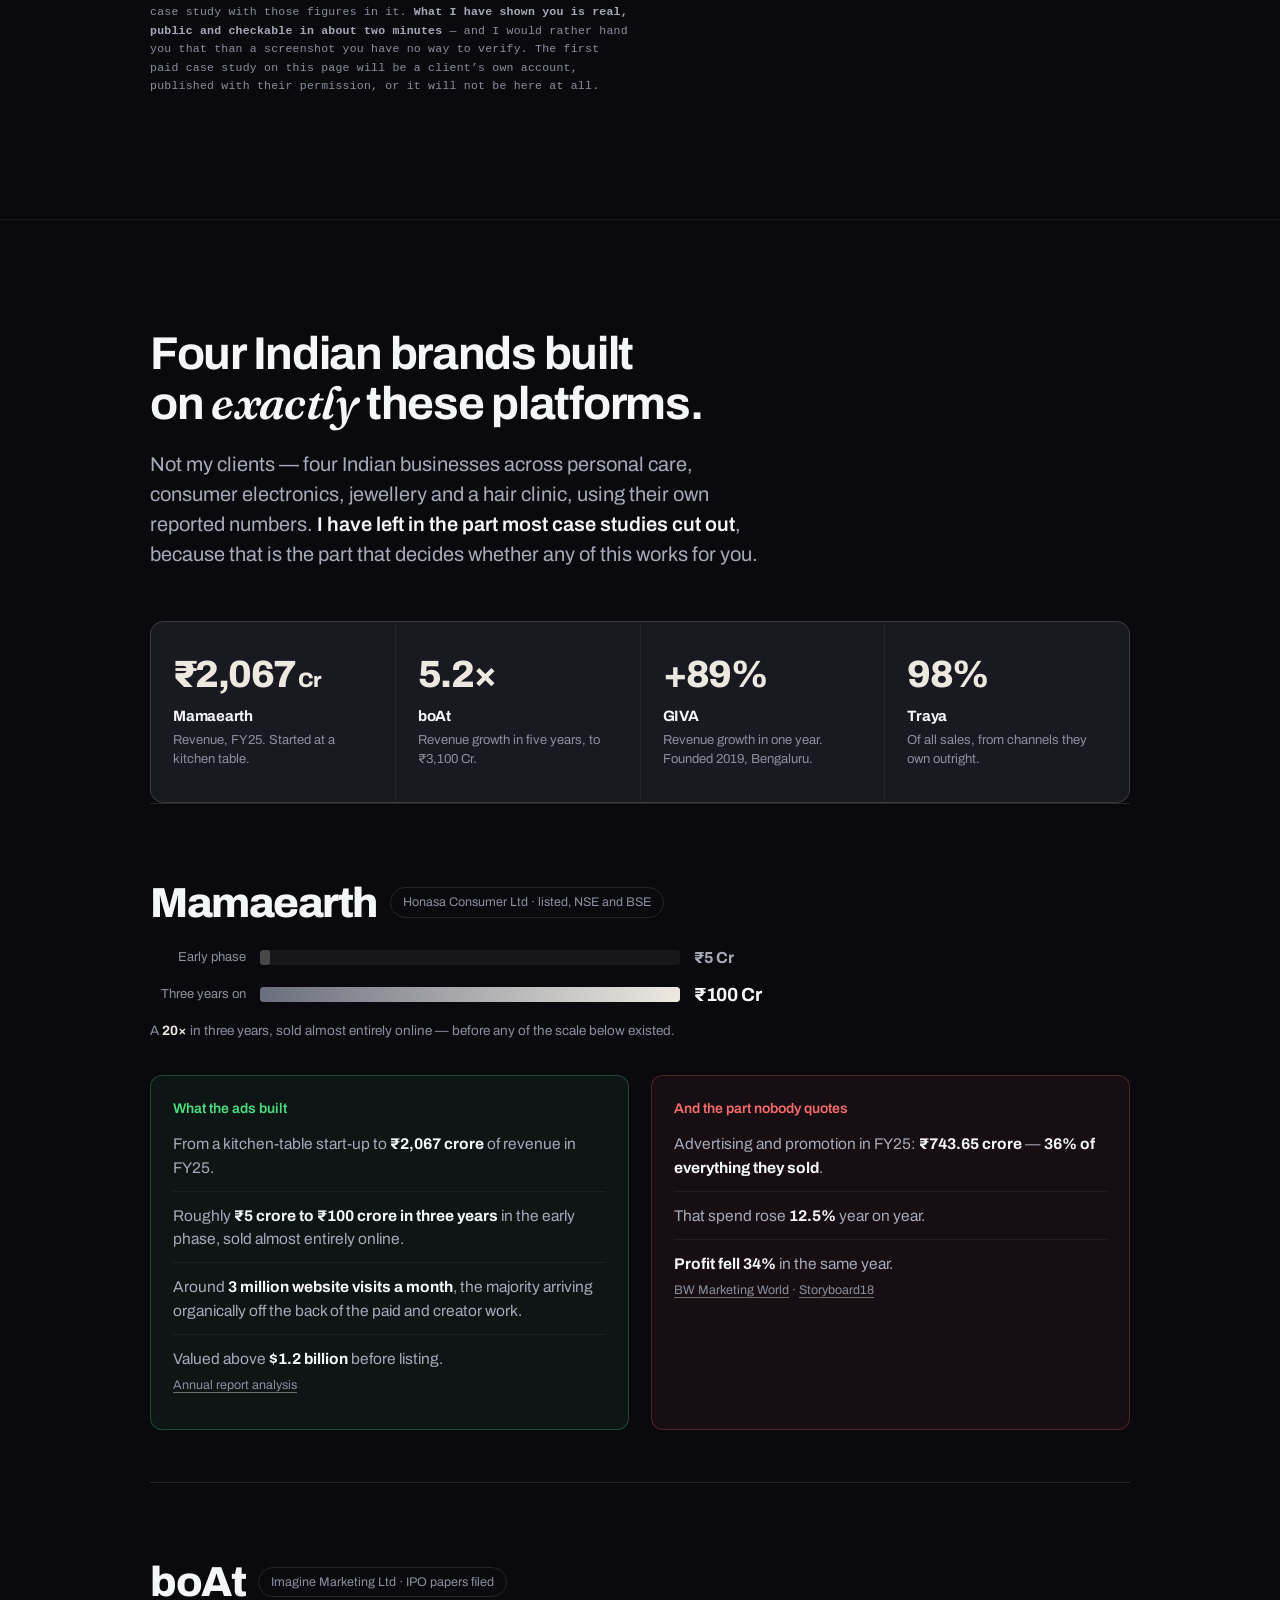
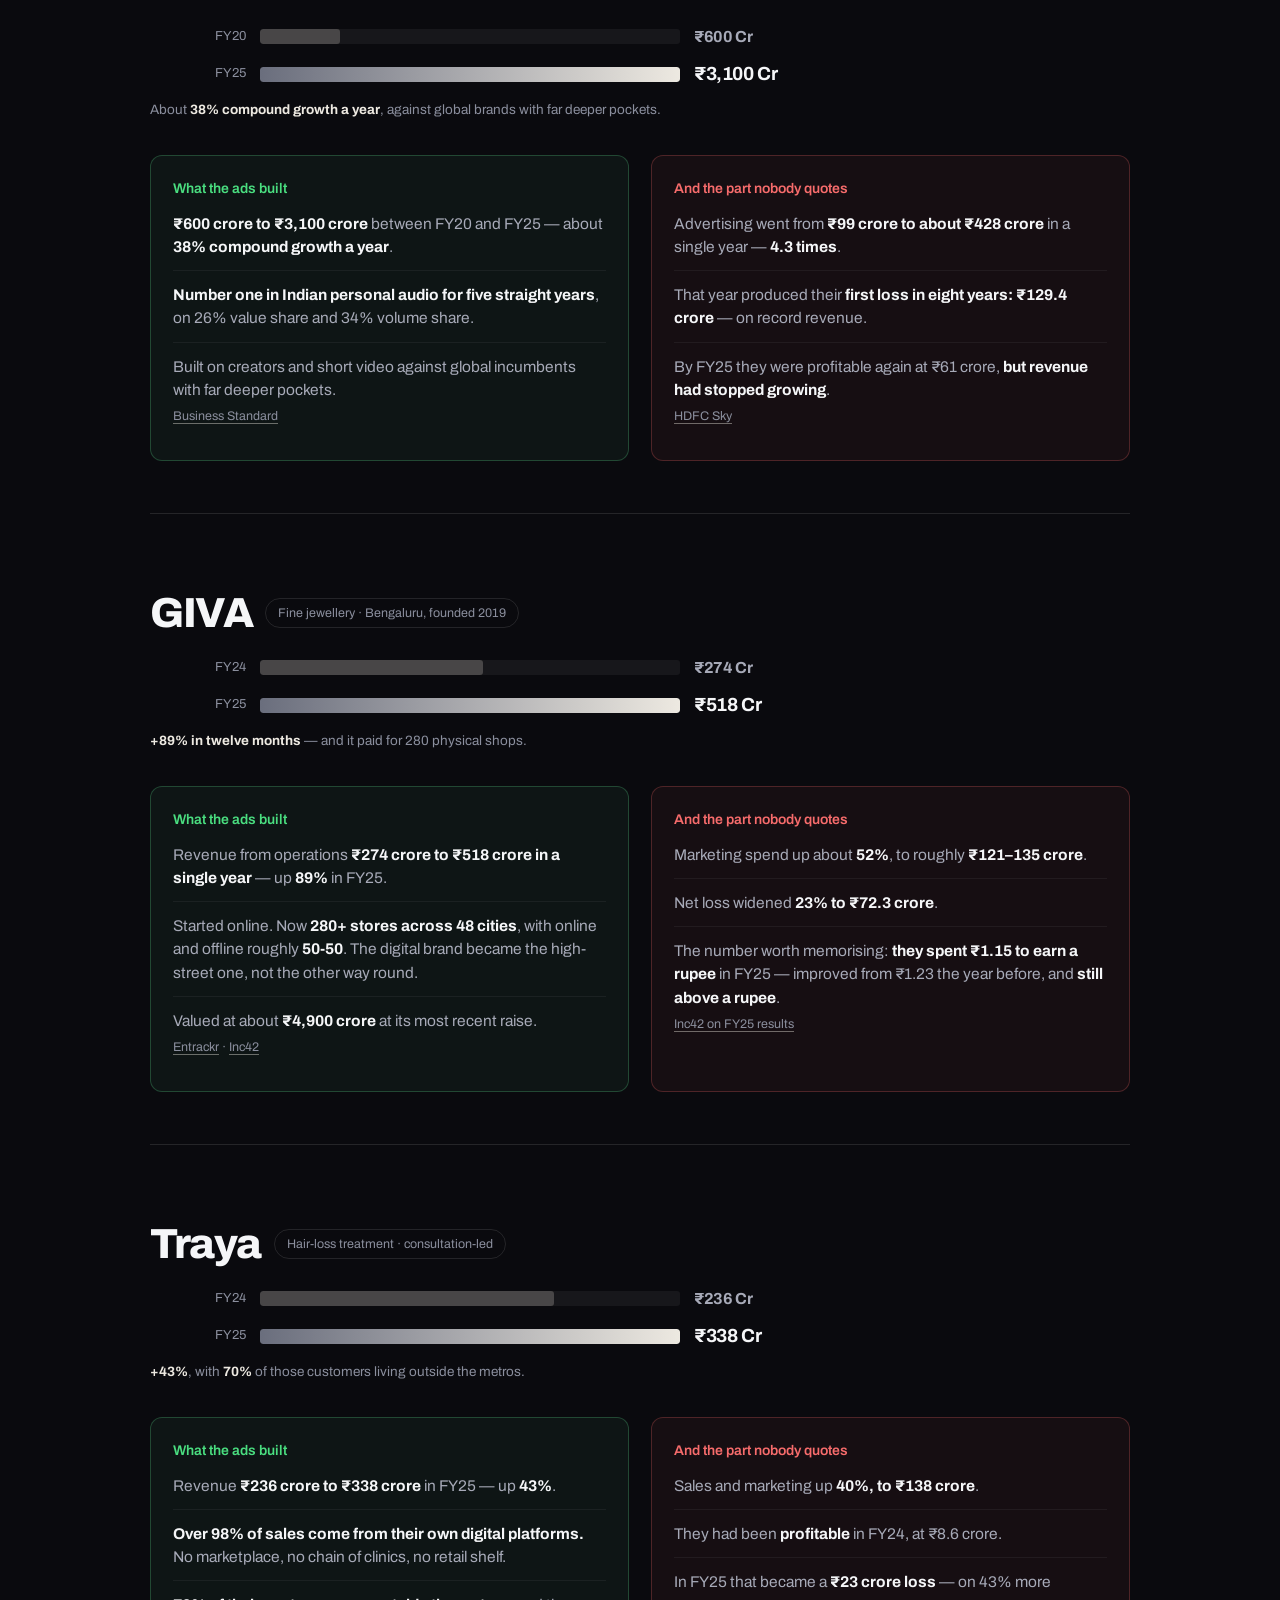
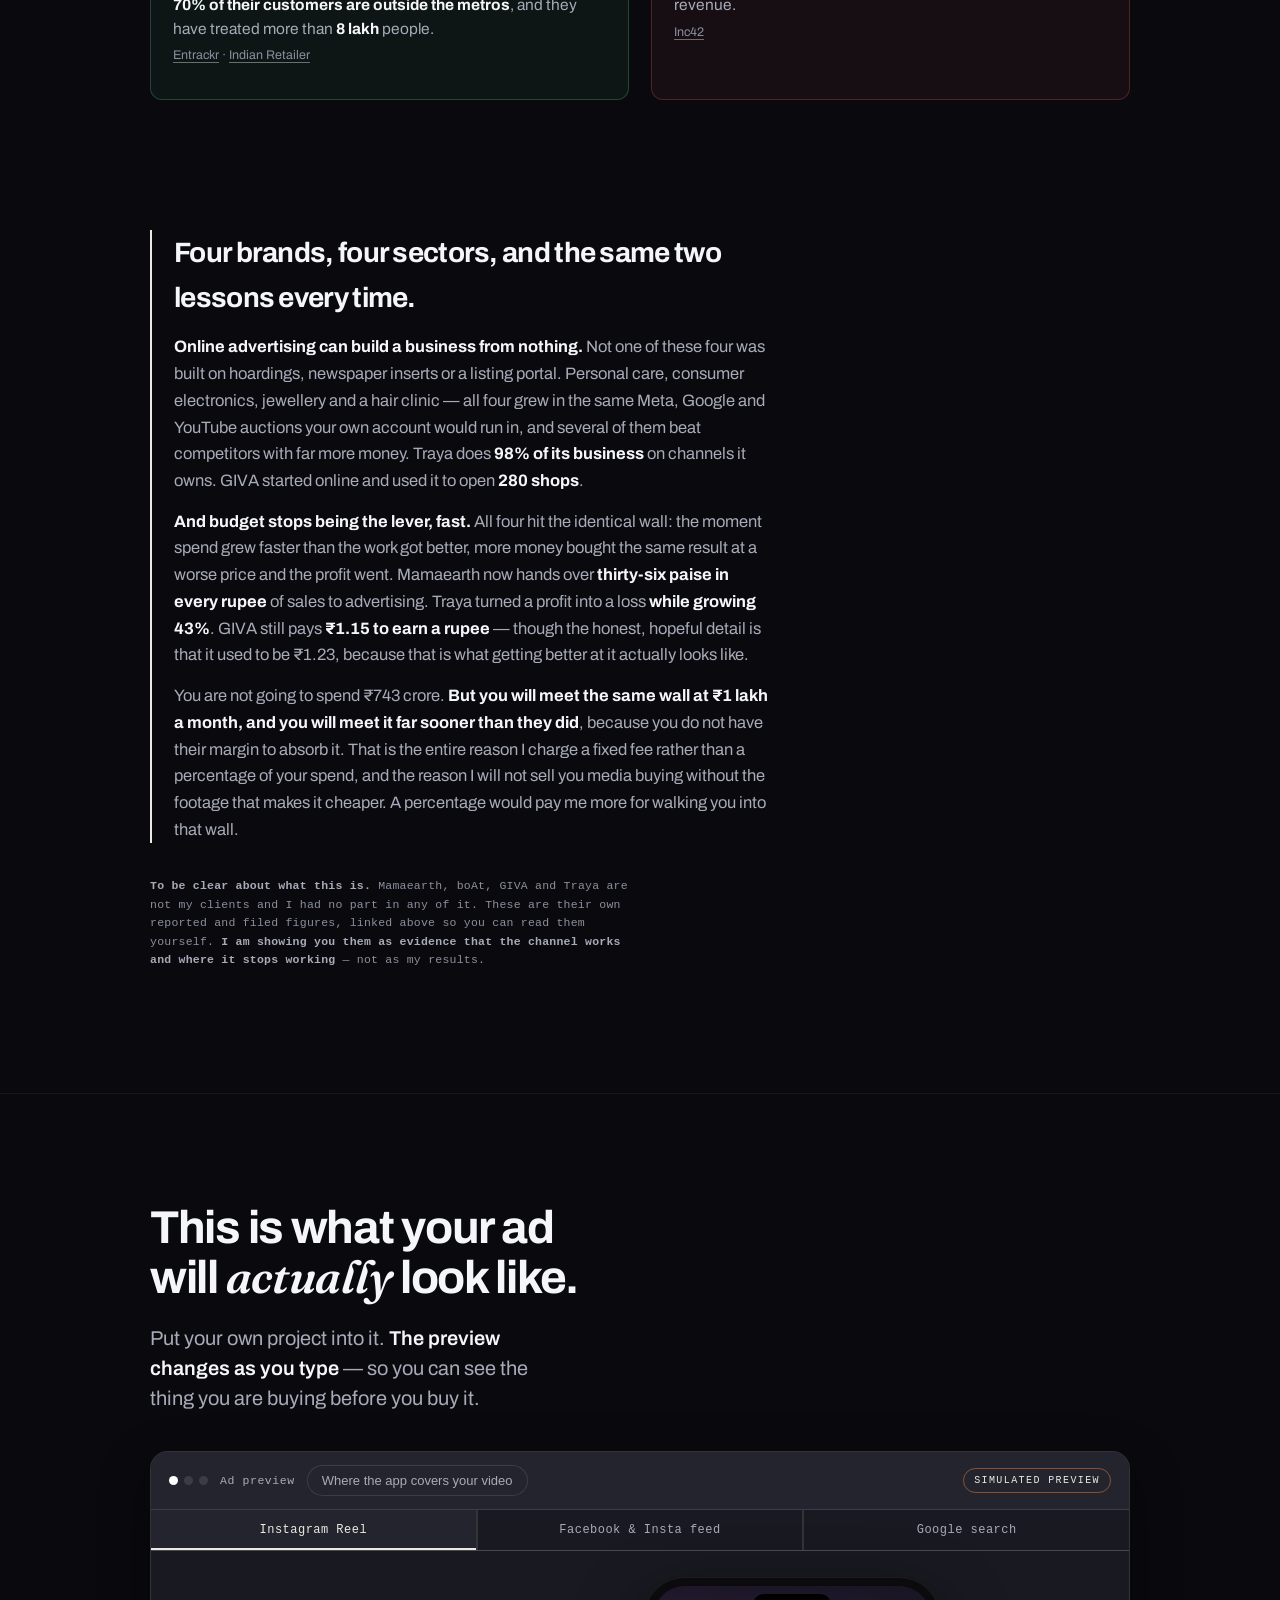
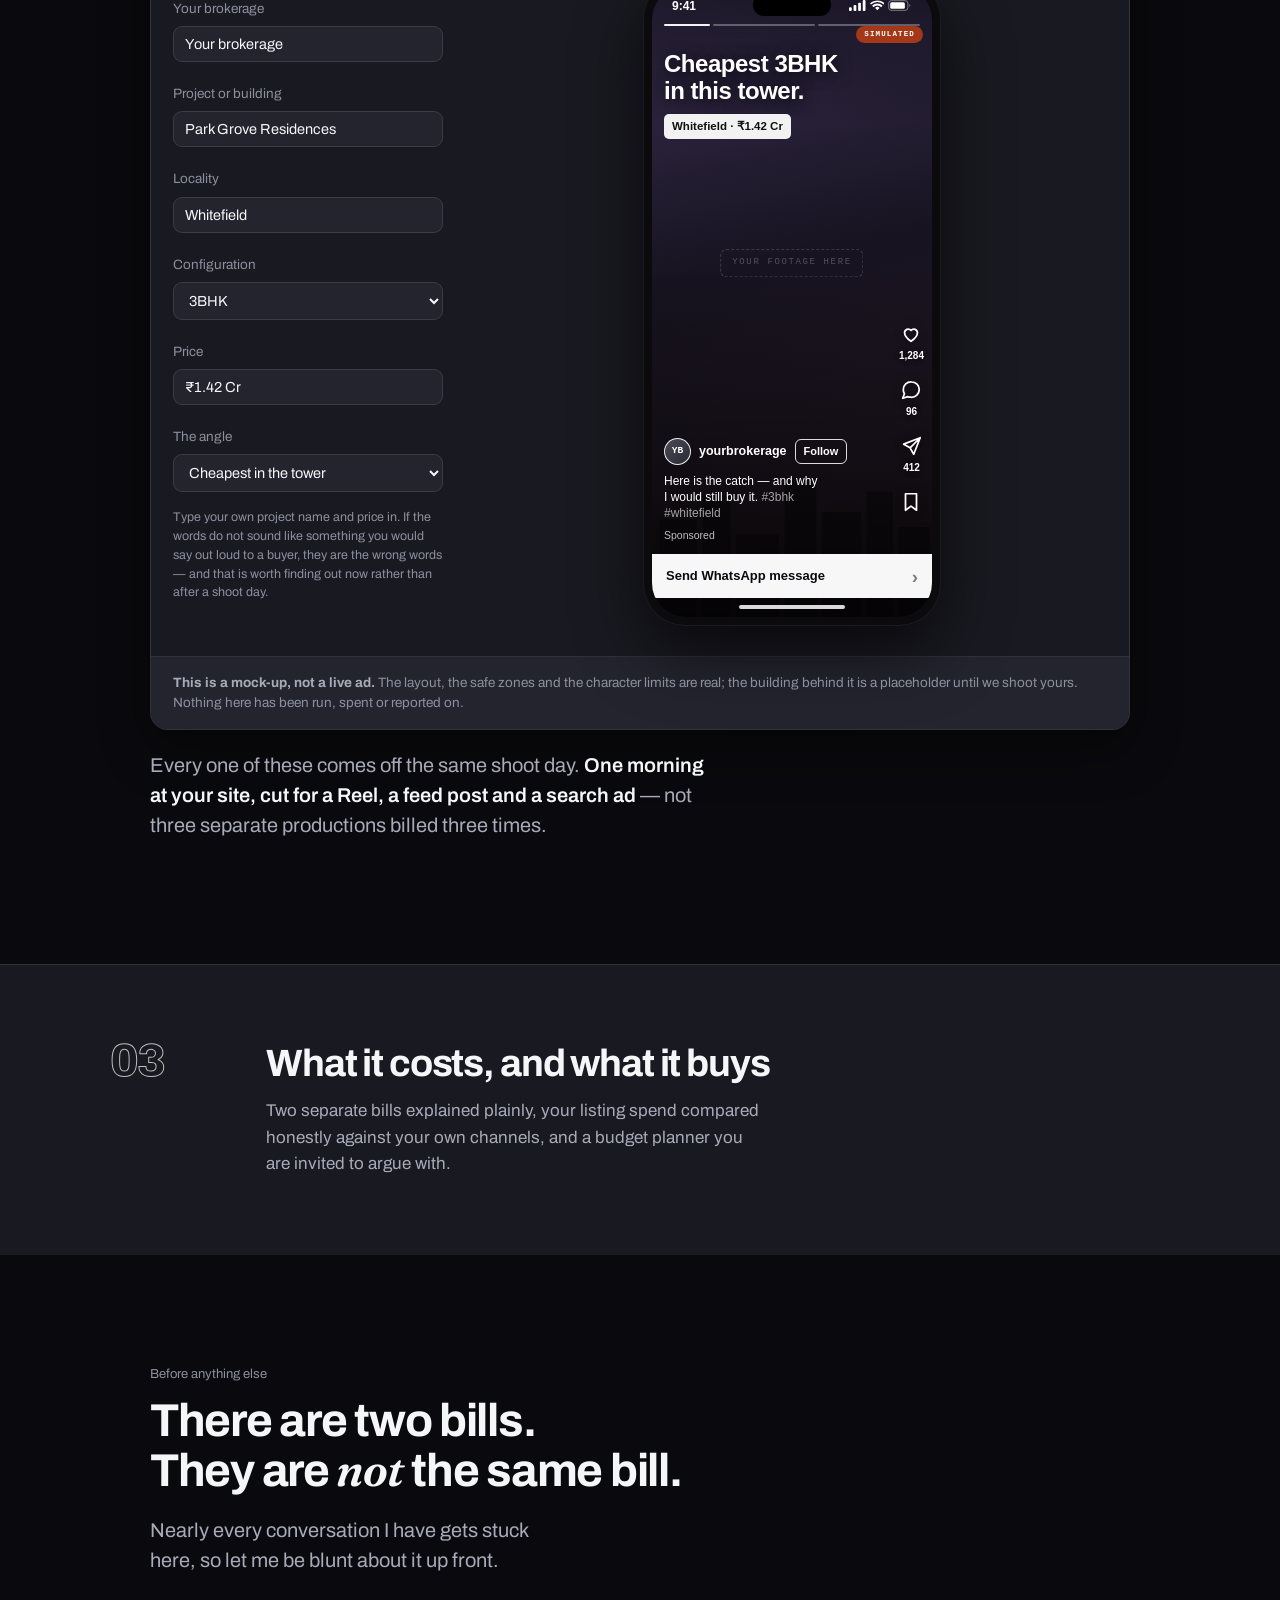
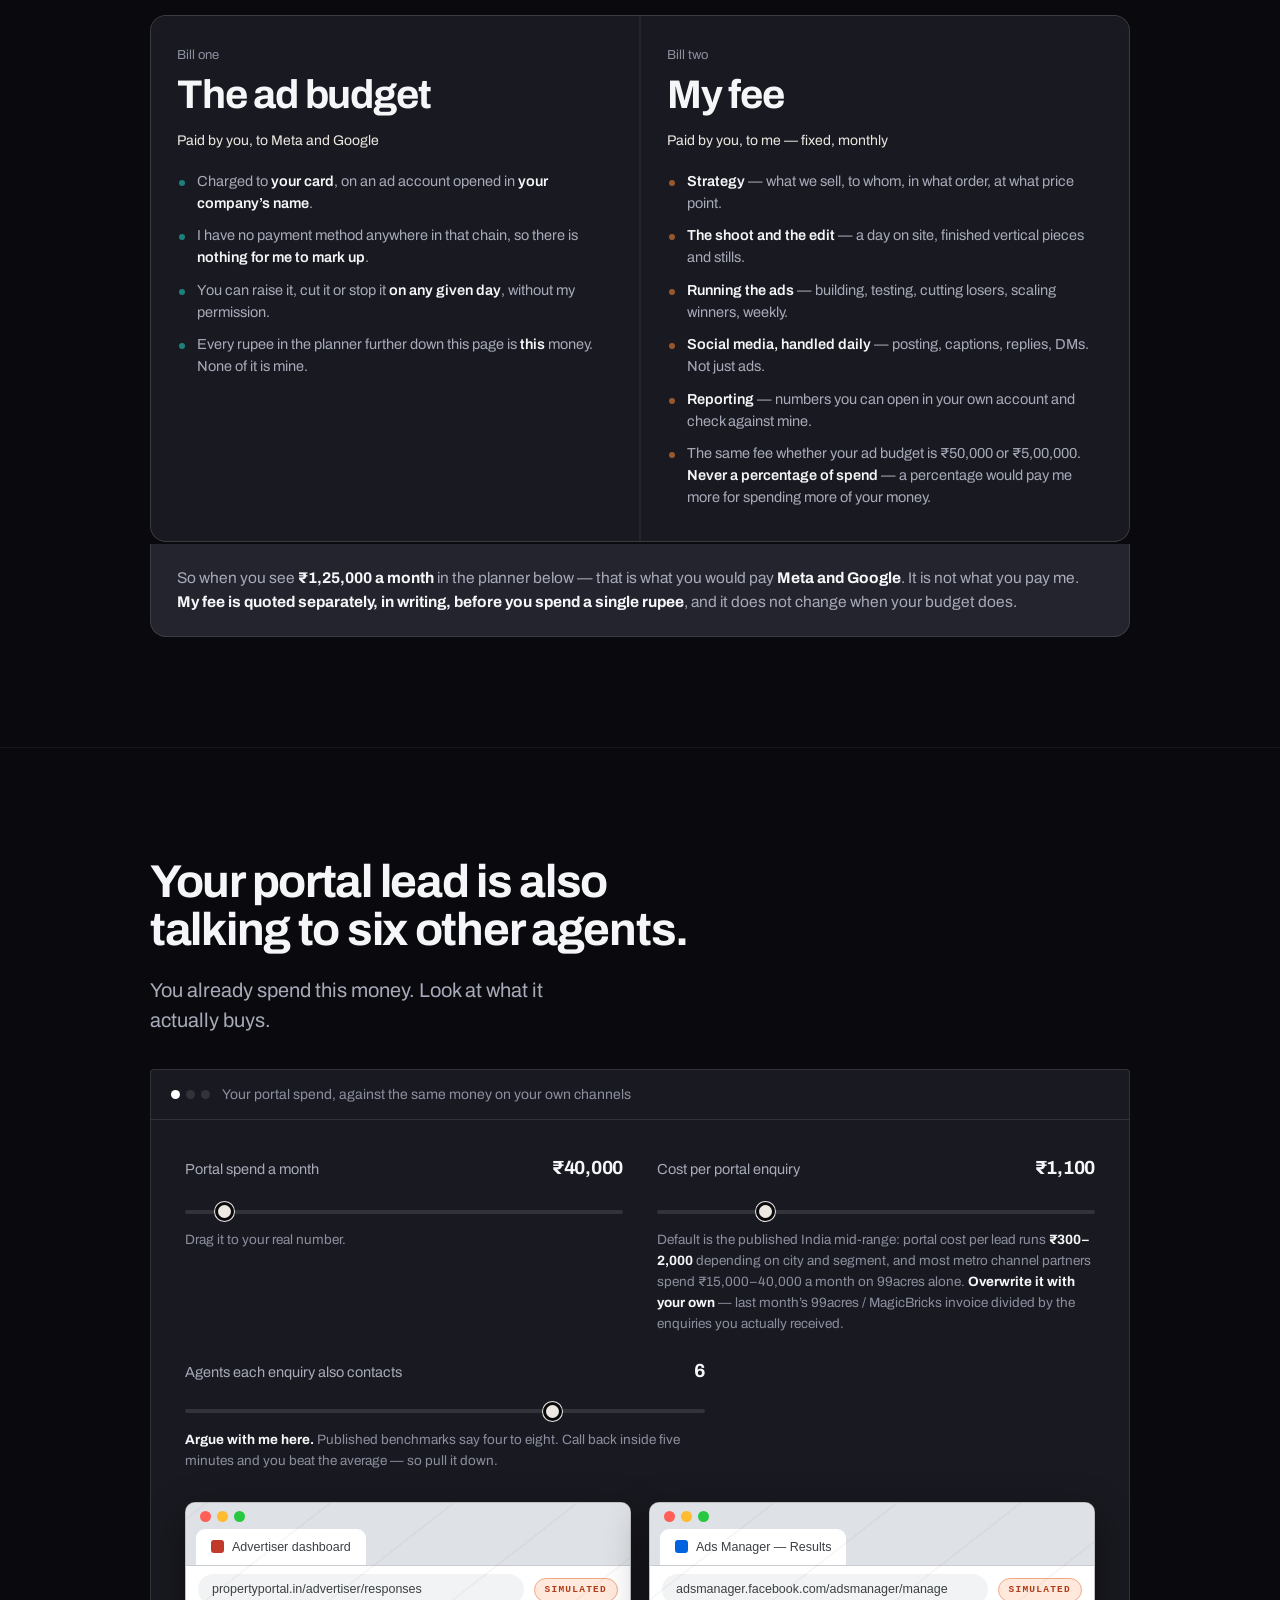
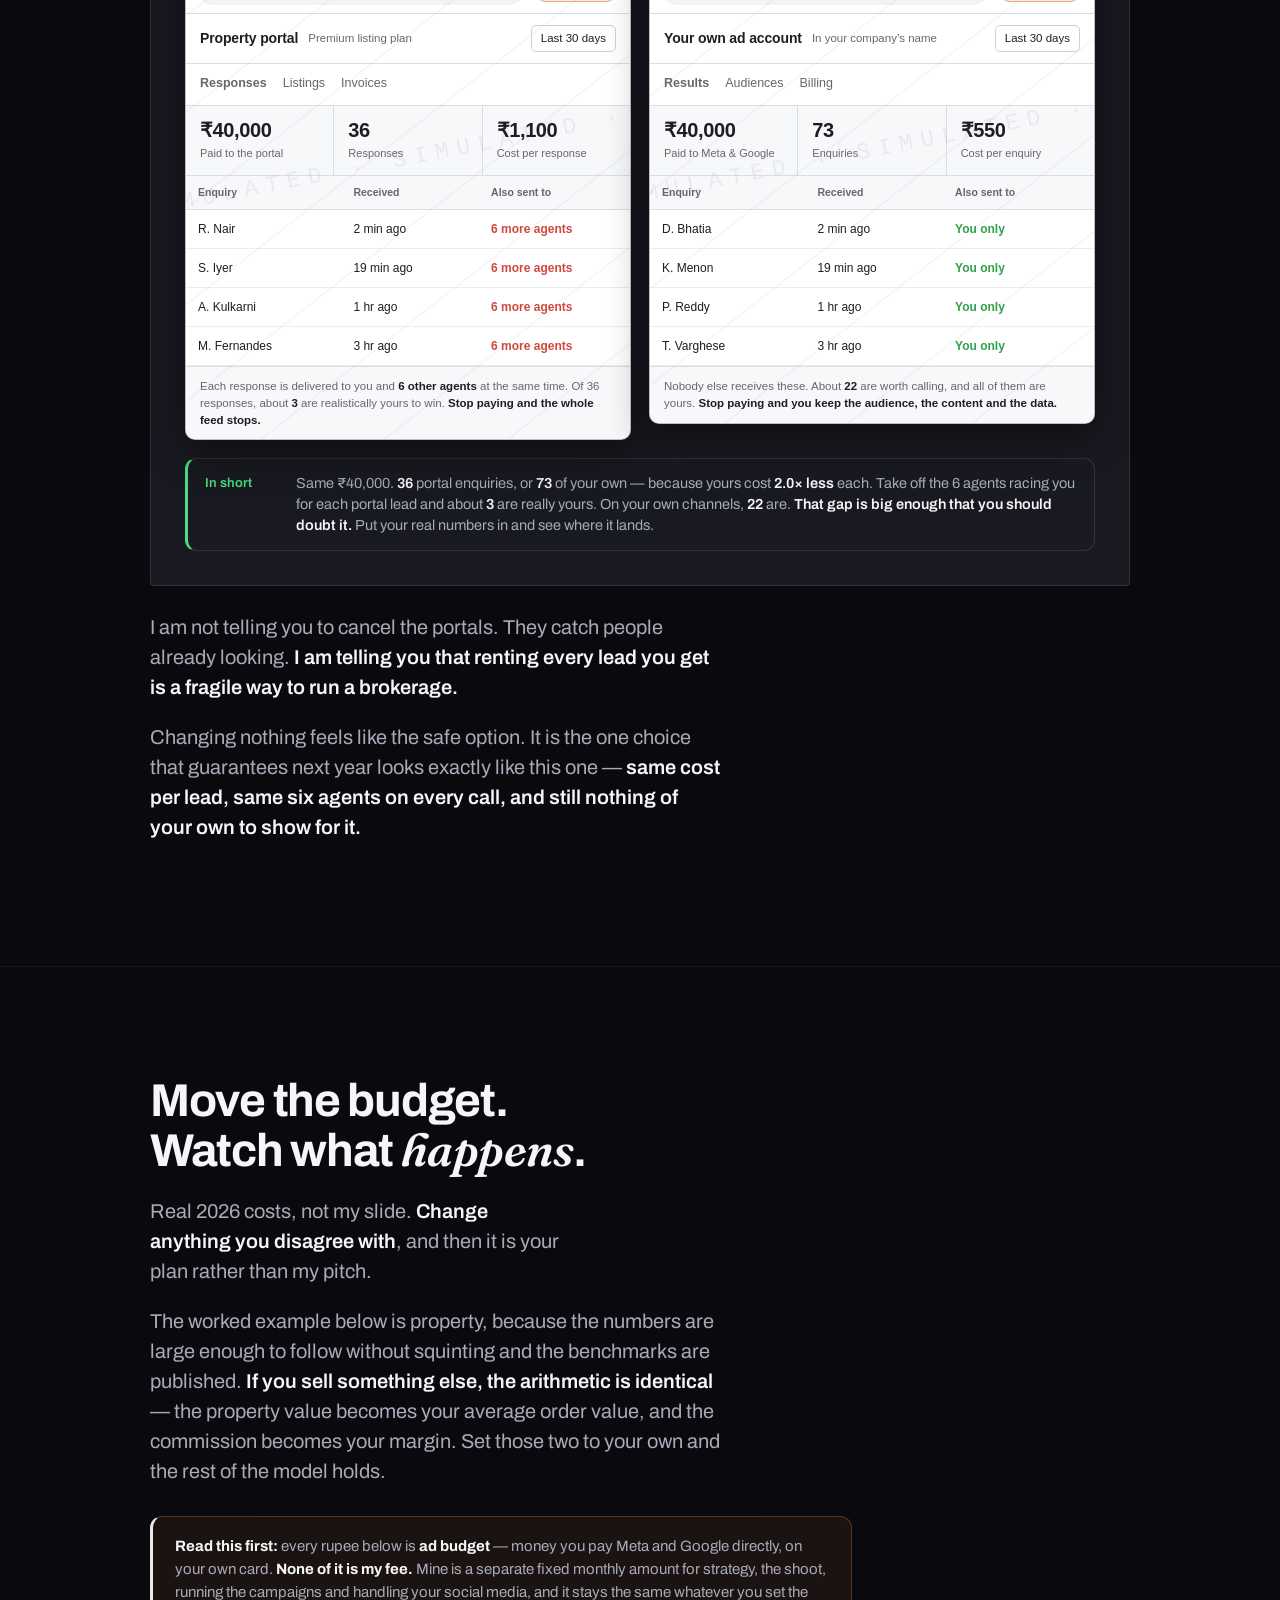
==== commit 1ec9237a: "No printed phone numbers: contact block becomes WhatsApp me / Call me / Email me buttons (region-awa" ====
--- a/index.html
+++ b/index.html
@@ -1036,6 +1036,136 @@
 </style>
 </head>
 <body>
+<script>
+/* Region-aware contact line (same as yksproductions.com/js/contact.js).
+   India visitor -> the India line, UAE / Gulf visitor -> the UAE line, by timezone then
+   browser language; unknown -> the page default (+91). Static HTML and JSON-LD are untouched.
+   Helper: YKS.region(), YKS.contactNumber(), YKS.waLink(text). Opt out: data-geo-keep.
+   Numbers are linked, never printed as text (owner's rule). */
+(function () {
+  var Y = window.YKS = window.YKS || {};
+  if (Y.contactNumber) return;
+  var LINES = {
+    'in': { wa: '919746679720', tel: '+919746679720', display: '+91 97466 79720' },
+    'ae': { wa: '971501955122', tel: '+971501955122', display: '+971 50 195 5122' }
+  };
+  var OTHER = { 'in': 'ae', 'ae': 'in' };
+
+  function detect() {
+    var m = /[?&]region=(in|ae|auto)\b/i.exec(location.search), s;
+    try {
+      if (m) { if (m[1].toLowerCase() === 'auto') sessionStorage.removeItem('yks_region'); else sessionStorage.setItem('yks_region', m[1].toLowerCase()); }
+      s = sessionStorage.getItem('yks_region');
+    } catch (e) { s = m && m[1].toLowerCase() !== 'auto' ? m[1].toLowerCase() : null; }
+    if (s === 'in' || s === 'ae') return { r: s, src: 'chosen' };
+    var tz = '';
+    try { tz = Intl.DateTimeFormat().resolvedOptions().timeZone || ''; } catch (e) {}
+    if (/Asia\/(Kolkata|Calcutta|Colombo|Kathmandu|Katmandu|Dhaka|Dacca|Thimphu)/i.test(tz)) return { r: 'in', src: 'timezone' };
+    if (/Asia\/(Dubai|Muscat|Qatar|Riyadh|Bahrain|Kuwait)/i.test(tz)) return { r: 'ae', src: 'timezone' };
+    var langs = (navigator.languages && navigator.languages.length ? navigator.languages : [navigator.language || '']);
+    for (var i = 0; i < langs.length; i++) {
+      var l = String(langs[i] || '');
+      if (/-IN$/i.test(l)) return { r: 'in', src: 'language' };
+      if (/-(AE|SA|QA|OM|BH|KW)$/i.test(l)) return { r: 'ae', src: 'language' };
+    }
+    return { r: null, src: 'page' };
+  }
+  var D = detect(), R = D.r, body = document.body;
+
+  function pageRegion() {
+    var b = document.body, n = (b && b.getAttribute('data-wa')) || '';
+    if (!n) { var a = document.querySelector('a[href*="wa.me/"]'); n = a ? ((a.getAttribute('href') || '').match(/wa\.me\/(\d+)/) || [])[1] || '' : ''; }
+    return n === LINES['in'].wa ? 'in' : n === LINES.ae.wa ? 'ae' : null;
+  }
+  Y.region = function () { return R; };
+  Y.contactNumber = function () {
+    var r = R || pageRegion() || 'ae', L = LINES[r];
+    return { region: r, wa: L.wa, tel: L.tel, display: L.display, source: R ? D.src : 'page' };
+  };
+  Y.waNumber = function () { return Y.contactNumber().wa; };
+  Y.waLink = function (text) {
+    return 'https://wa.me/' + Y.waNumber() + (text ? '?text=' + encodeURIComponent(String(text).slice(0, 1800)) : '');
+  };
+  /* ---------- no printed numbers ----------
+     Owner's rule: the numbers are never shown as text, only linked. Any
+     number that any script prints (e.g. the chat menu's "Call" row) is
+     replaced, before paint, with words: "Tap to call me" inside a tel: link,
+     "Message me on WhatsApp" inside a wa.me link, "my WhatsApp" elsewhere.
+     title / aria-label / alt get the same treatment. JSON-LD is untouched. */
+  var NUM_RE = /(?:\+?\s?(?:91|971)[\s.-]?)?(?:0?50[\s.-]?195[\s.-]?5122|97466[\s.-]?79720|9746679720)/g;
+  var SKIP = { SCRIPT: 1, STYLE: 1, TEXTAREA: 1, NOSCRIPT: 1, TEMPLATE: 1, TITLE: 1 };
+  var ATTRS = ['title', 'aria-label', 'alt'];
+  function label(el) {
+    var a = el && el.closest && el.closest('a[href]'), h = a ? a.getAttribute('href') || '' : '';
+    return /^tel:/i.test(h) ? 'Tap to call me' : /wa\.me\//.test(h) ? 'Message me on WhatsApp' : 'my WhatsApp';
+  }
+  function scrubText(t) {
+    var p = t.parentNode, v = t.nodeValue;
+    if (!p || SKIP[p.nodeName] || !v || v.length > 4000) return;
+    NUM_RE.lastIndex = 0;
+    if (NUM_RE.test(v)) { NUM_RE.lastIndex = 0; t.nodeValue = v.replace(NUM_RE, label(p)); }
+    NUM_RE.lastIndex = 0;
+  }
+  function scrubAttrs(el) {
+    for (var i = 0; i < ATTRS.length; i++) {
+      var v = el.getAttribute && el.getAttribute(ATTRS[i]);
+      if (v) { NUM_RE.lastIndex = 0; if (NUM_RE.test(v)) { NUM_RE.lastIndex = 0; el.setAttribute(ATTRS[i], v.replace(NUM_RE, label(el))); } }
+    }
+    NUM_RE.lastIndex = 0;
+  }
+
+  var to = R && LINES[R], other = R && LINES[OTHER[R]];
+  if (R && body) body.setAttribute('data-wa', to.wa);   // chat.js, landing.js, geo-wa.js read this
+  var WA_RE = R && new RegExp('wa\\.me/' + other.wa, 'g');
+  var TEL_RE = R && new RegExp('^tel:\\+?' + other.wa + '$');
+
+  function kept(el) { return el && el.closest && el.closest('[data-geo-keep]'); }
+  function fixLink(a) {
+    if (!R) return;                                  // unknown region: the page's own line stays
+    var h = a.getAttribute('href');
+    if (!h || kept(a)) return;
+    if (h.indexOf('wa.me/' + other.wa) !== -1) a.setAttribute('href', h.replace(WA_RE, 'wa.me/' + to.wa));
+    else if (TEL_RE.test(h)) a.setAttribute('href', 'tel:' + to.tel);
+  }
+  function scan(n) {
+    if (n.nodeType === 3) { scrubText(n); return; }
+    if (n.nodeType !== 1 || SKIP[n.nodeName]) return;
+    if (n.nodeName === 'A') fixLink(n);
+    scrubAttrs(n);
+    var as = n.getElementsByTagName ? n.getElementsByTagName('a') : [];
+    for (var i = 0; i < as.length; i++) fixLink(as[i]);
+    var at = n.querySelectorAll ? n.querySelectorAll('[title],[aria-label],[alt]') : [];
+    for (var k = 0; k < at.length; k++) scrubAttrs(at[k]);
+    if (n.firstChild) {
+      var w = document.createTreeWalker(n, 4, null, false), t;
+      while ((t = w.nextNode())) scrubText(t);
+    }
+  }
+  // as the parser (and later, any script) adds nodes
+  var mo = window.MutationObserver && new MutationObserver(function (list) {
+    for (var i = 0; i < list.length; i++) {
+      var m = list[i];
+      if (m.type === 'attributes') { if (m.attributeName === 'href') { if (m.target.nodeName === 'A') fixLink(m.target); } else scrubAttrs(m.target); continue; }
+      if (m.type === 'characterData') { scrubText(m.target); continue; }
+      for (var j = 0; j < m.addedNodes.length; j++) scan(m.addedNodes[j]);
+    }
+  });
+  if (mo) mo.observe(document.documentElement, { childList: true, subtree: true, characterData: true, attributes: true, attributeFilter: ['href', 'title', 'aria-label', 'alt'] });
+  function full() {
+    var b = document.body; if (!b) return;
+    if (R && b.getAttribute('data-wa') !== to.wa) b.setAttribute('data-wa', to.wa);
+    scan(b);
+  }
+  full();
+  document.addEventListener('DOMContentLoaded', full);
+  if (!R) return;
+  // forms that let the visitor pick a WhatsApp line start on theirs
+  document.addEventListener('DOMContentLoaded', function () {
+    var sel = document.getElementById('f-region');
+    if (sel && sel.querySelector('option[value="' + to.wa + '"]') && !sel.getAttribute('data-touched')) sel.value = to.wa;
+  });
+})();
+</script>
 
 <div class="prog" id="prog"></div>
 <div class="mobar">
@@ -1097,7 +1227,11 @@
       <div>
         <p class="ct">Where, and how to reach me</p>
         <p>Bengaluru &middot; Dubai &middot; across India and the UAE</p>
-        <p style="margin-top:10px"><a href="tel:+919746679720">+91&nbsp;97466&nbsp;79720</a> (India) &middot; <a href="https://wa.me/971501955122" target="_blank" rel="noopener">+971&nbsp;50&nbsp;195&nbsp;5122</a> (Dubai)</p>
+        <p class="reach" style="margin-top:12px;display:flex;gap:8px;flex-wrap:wrap">
+          <a class="minibtn" href="https://wa.me/919746679720?text=Hi%20Yedukrishna%20-%20saw%20your%20page.%20Can%20we%20talk%3F" target="_blank" rel="noopener" style="text-decoration:none;color:var(--ink);font-family:var(--body)">WhatsApp me</a>
+          <a class="minibtn" href="tel:+919746679720" style="text-decoration:none;color:var(--ink);font-family:var(--body)">Call me</a>
+          <a class="minibtn" href="mailto:yksproductions893@gmail.com?subject=Enquiry%20from%20marketing.yksproductions.com" style="text-decoration:none;color:var(--ink);font-family:var(--body)">Email me</a>
+        </p>
       </div>
     </div>
 
@@ -2416,10 +2550,10 @@
       thirty days&rsquo; notice, and everything opens in your company&rsquo;s name on day one.</p>
     <p class="say">What you spend on 99acres or MagicBricks in a month, roughly how many enquiries that returns, and what you sell on average. <b>I will put your figures into this page and send it back.</b></p>
     <p class="say" style="color:var(--faint);font-size:15px;max-width:48ch;margin-bottom:30px">That takes me about an hour and there is no charge for it &mdash; and no meeting attached, because you should not have to sit through a pitch to find out what your money is currently buying. If what comes back is useful and you would rather hand it to somebody else, that is genuinely fine.</p>
-    <p class="say" style="font-family:var(--mono);font-size:15px;color:var(--muted);max-width:none;margin:0 auto 28px">Yedukrishna Suresh &middot; <a href="tel:+919746679720" style="color:var(--teal);text-decoration:none;border-bottom:1px solid rgba(31,214,201,.35)">+91 97466 79720</a> (India) &middot; <a href="https://wa.me/971501955122" style="color:var(--teal);text-decoration:none;border-bottom:1px solid rgba(31,214,201,.35)" target="_blank" rel="noopener">+971 50 195 5122</a> (Dubai)</p>
+    <p class="say" style="font-family:var(--mono);font-size:15px;color:var(--muted);max-width:none;margin:0 auto 28px">Yedukrishna Suresh &middot; Bengaluru &middot; Dubai &middot; India and the UAE</p>
     <div class="btns">
       <a class="btn p" id="ctaWa" href="https://wa.me/919746679720?text=Hi%20Yedukrishna%20-%20I%20read%20your%20page.%20Can%20we%20talk%3F" target="_blank" rel="noopener">WhatsApp me</a>
-      <a class="btn" href="https://wa.me/971501955122?text=Hi%20Yedukrishna%20-%20I%20read%20your%20marketing%20page.%20I%27m%20in%20the%20UAE." target="_blank" rel="noopener">WhatsApp (Dubai)</a>
+      <a class="btn" data-geo-keep href="https://wa.me/971501955122?text=Hi%20Yedukrishna%20-%20I%20read%20your%20marketing%20page.%20I%27m%20in%20the%20UAE." target="_blank" rel="noopener">WhatsApp (Dubai)</a>
       <a class="btn" href="tel:+919746679720">Call me</a>
       <a class="btn" href="mailto:yksproductions893@gmail.com?subject=Enquiry%20from%20marketing.yksproductions.com">Email me</a>
       <button class="btn" onclick="window.print()">Save this page as PDF</button>
@@ -3182,7 +3316,7 @@
      composed FROM those numbers and sent in one tap. No backend
      needed, which matters on a static site.
   ----------------------------------------------------------------*/
-  var WA = 'https://wa.me/919746679720?text=';
+  var WA = 'https://wa.me/' + ((window.YKS && YKS.waNumber) ? YKS.waNumber() : '919746679720') + '?text=';
 
   function planText(){
     var name = ($('clientName').value || '').trim();
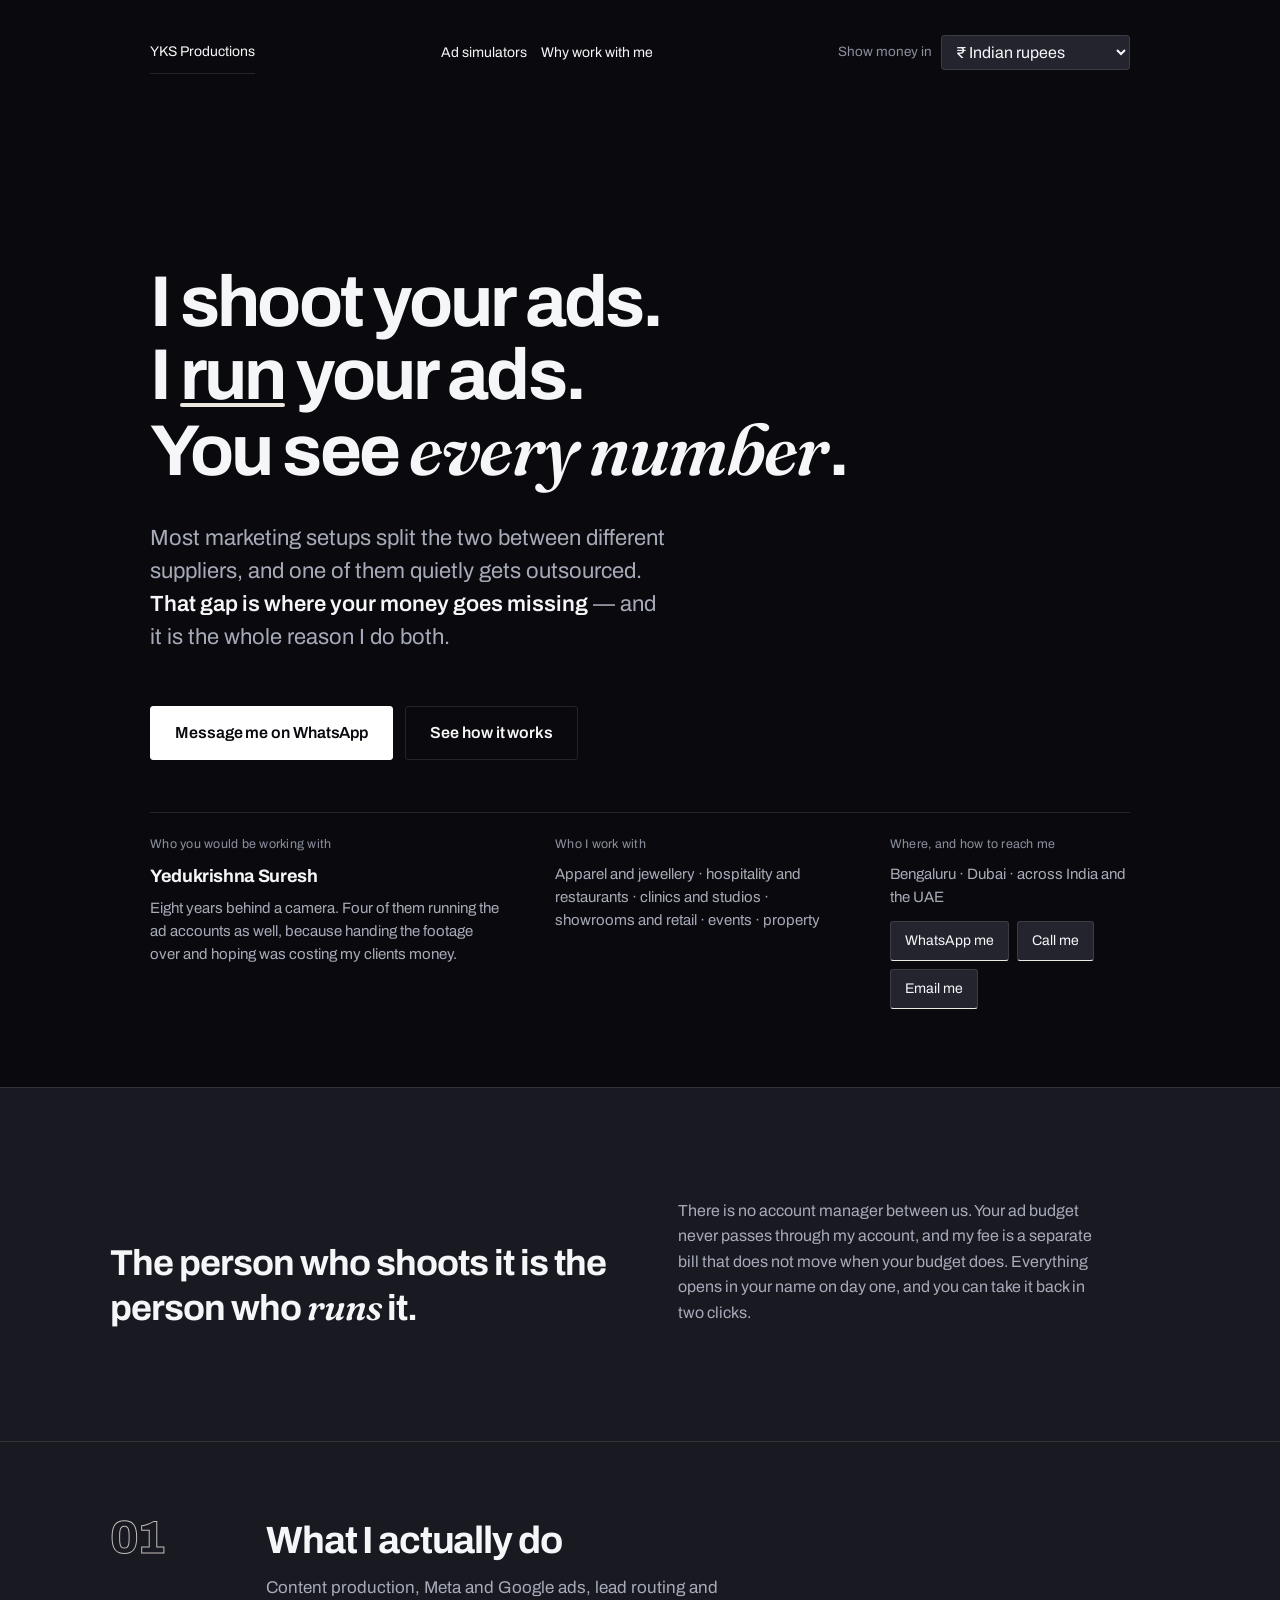
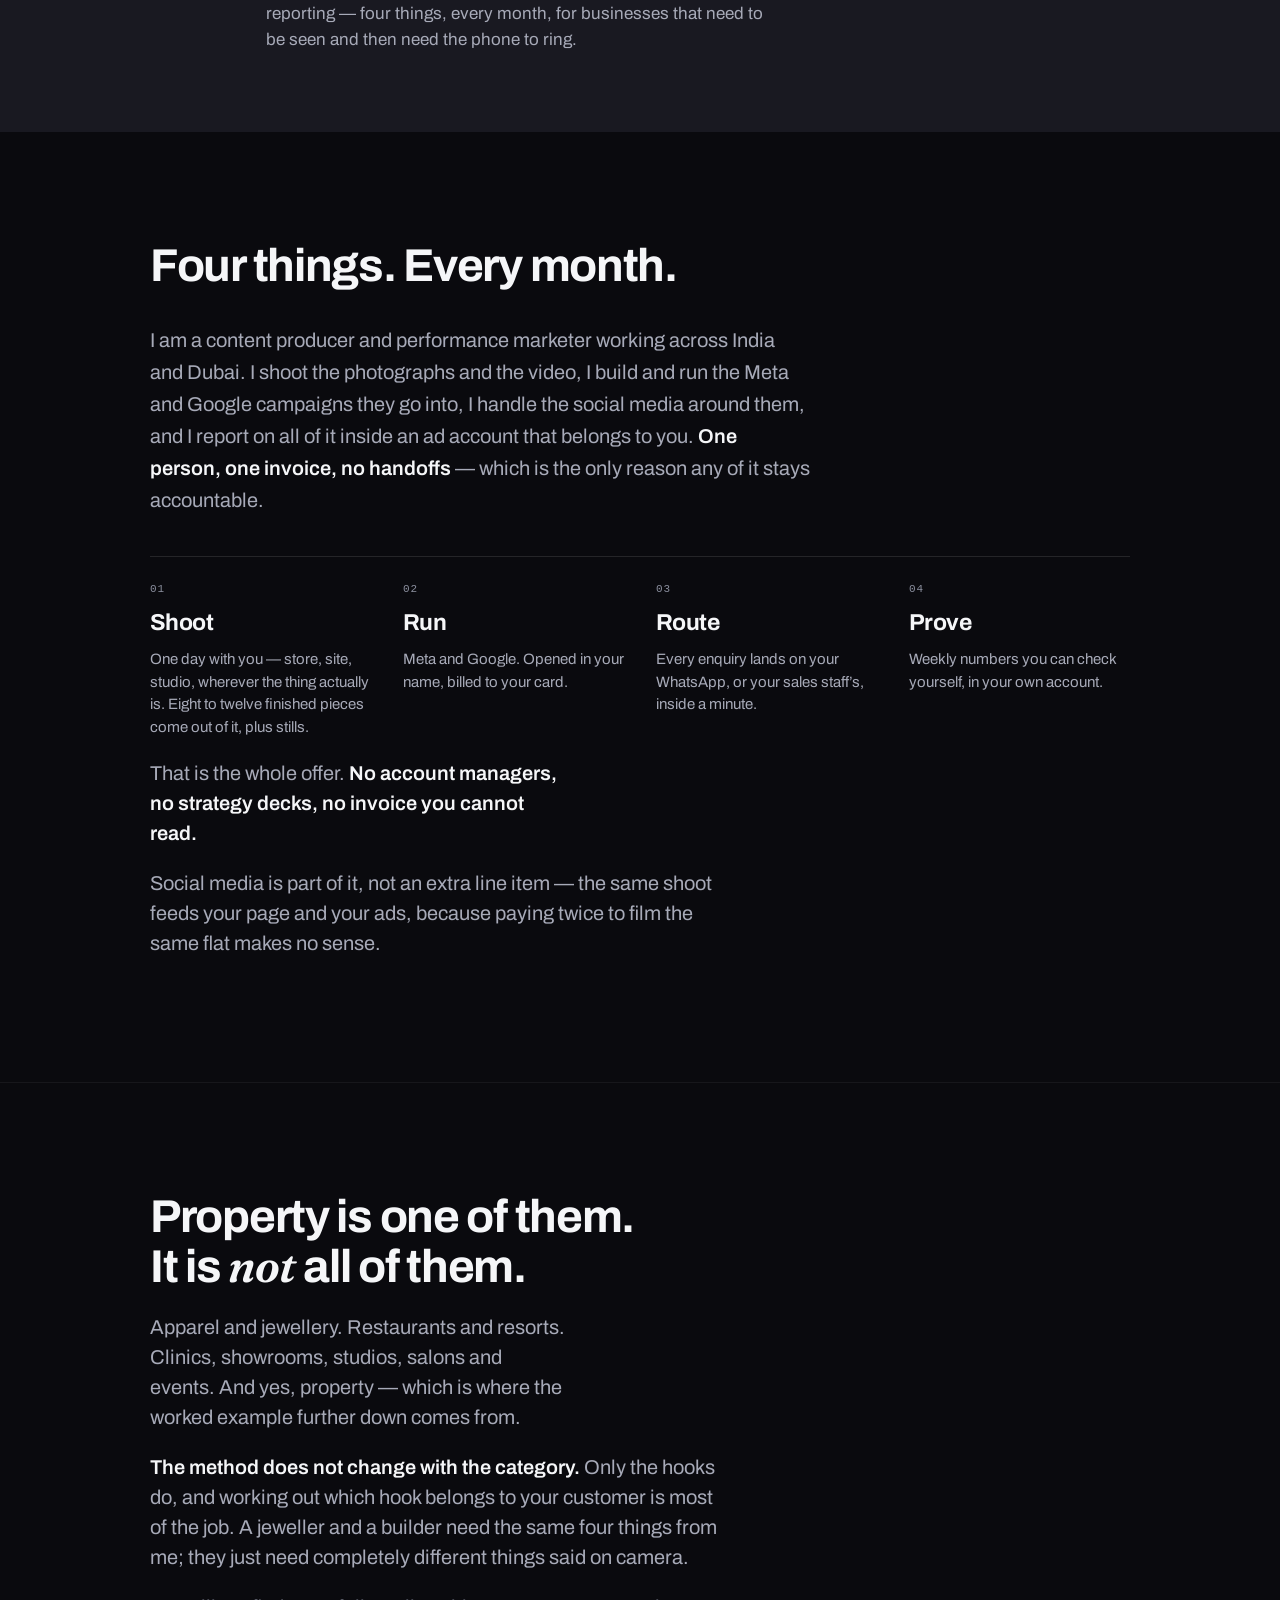
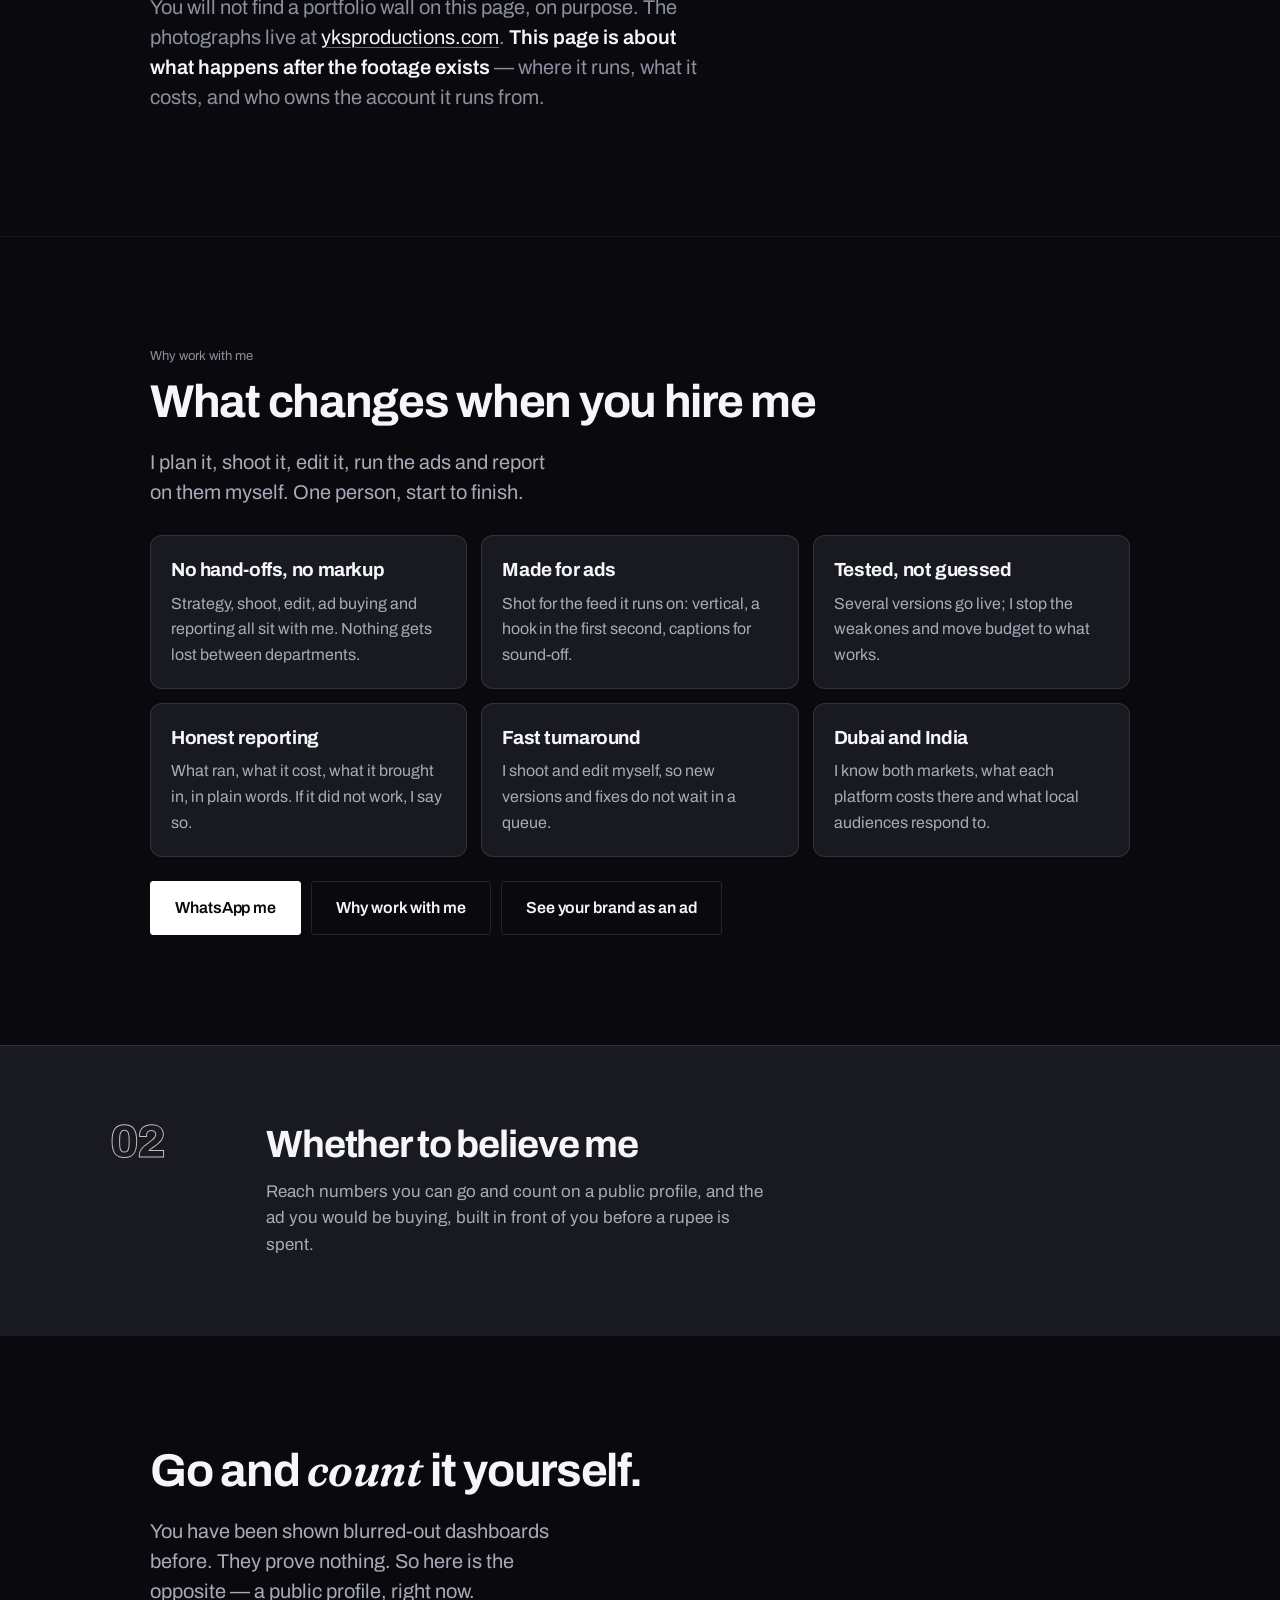
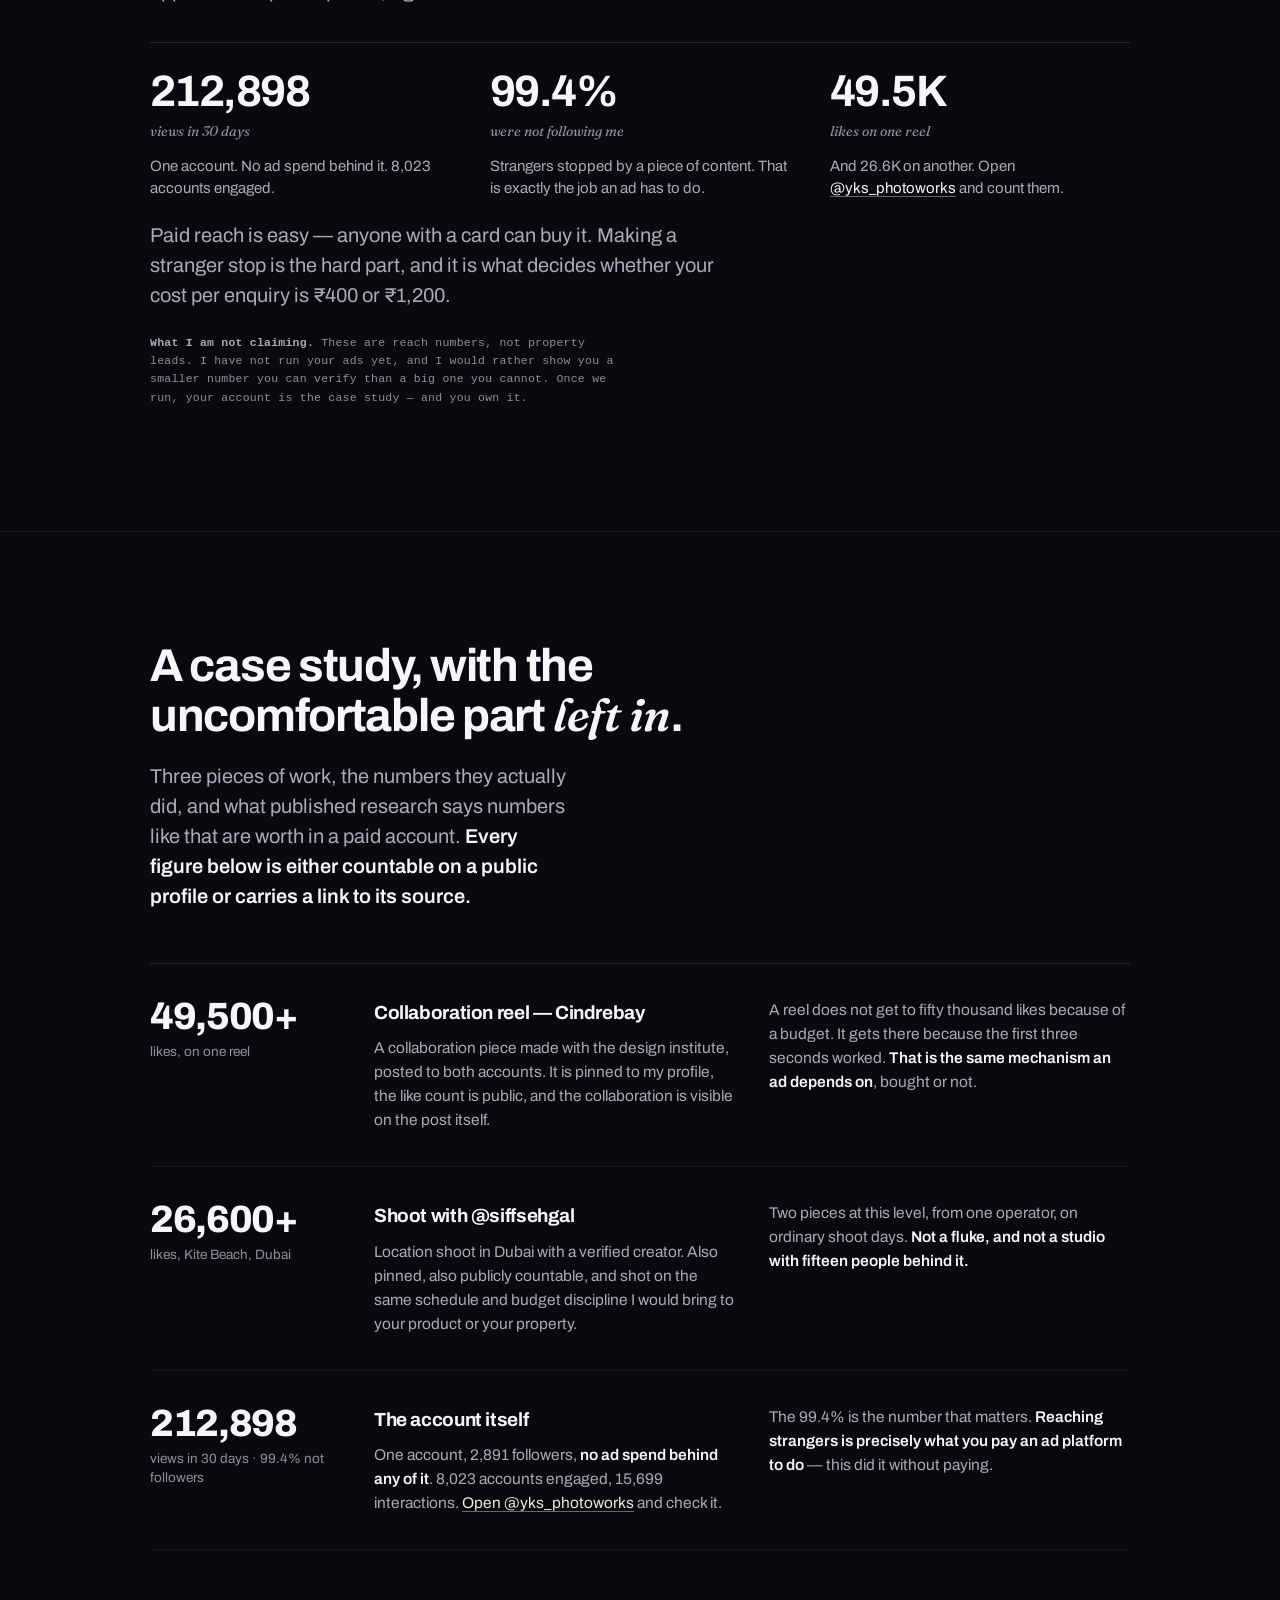
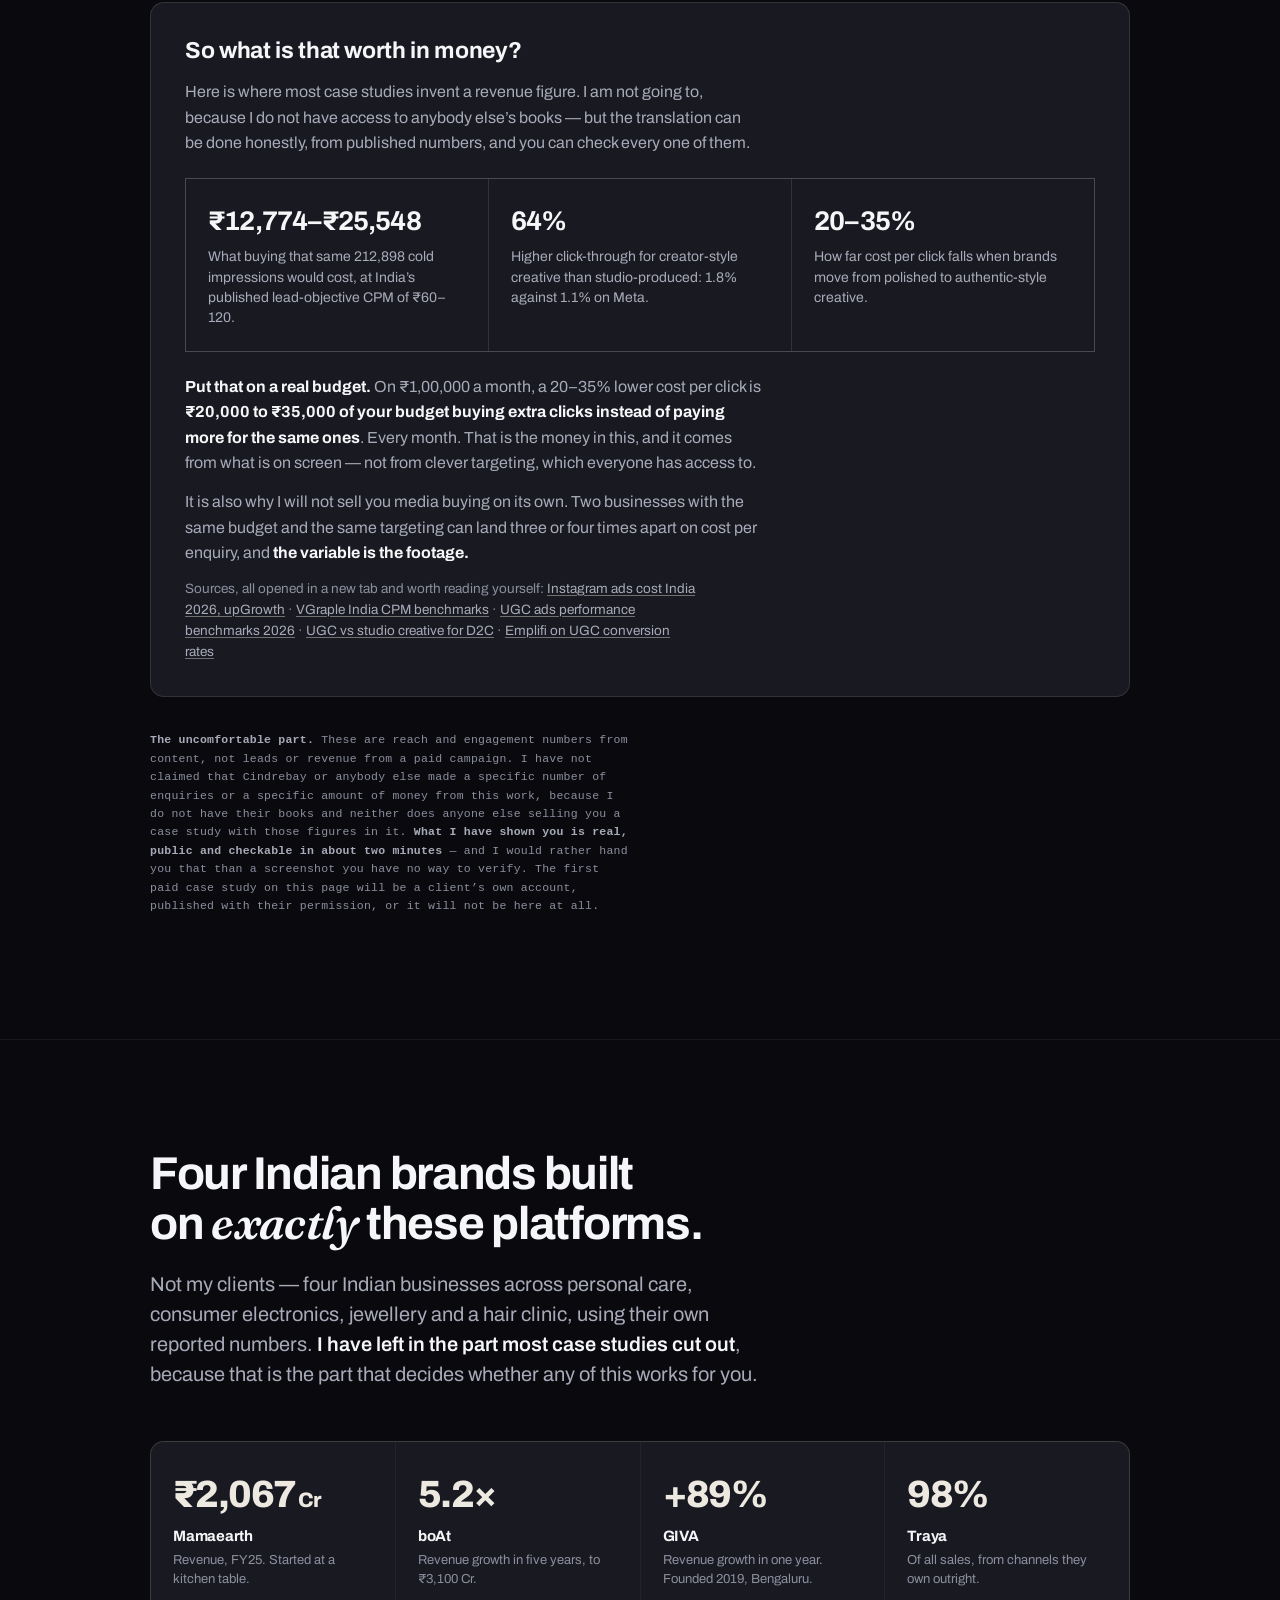
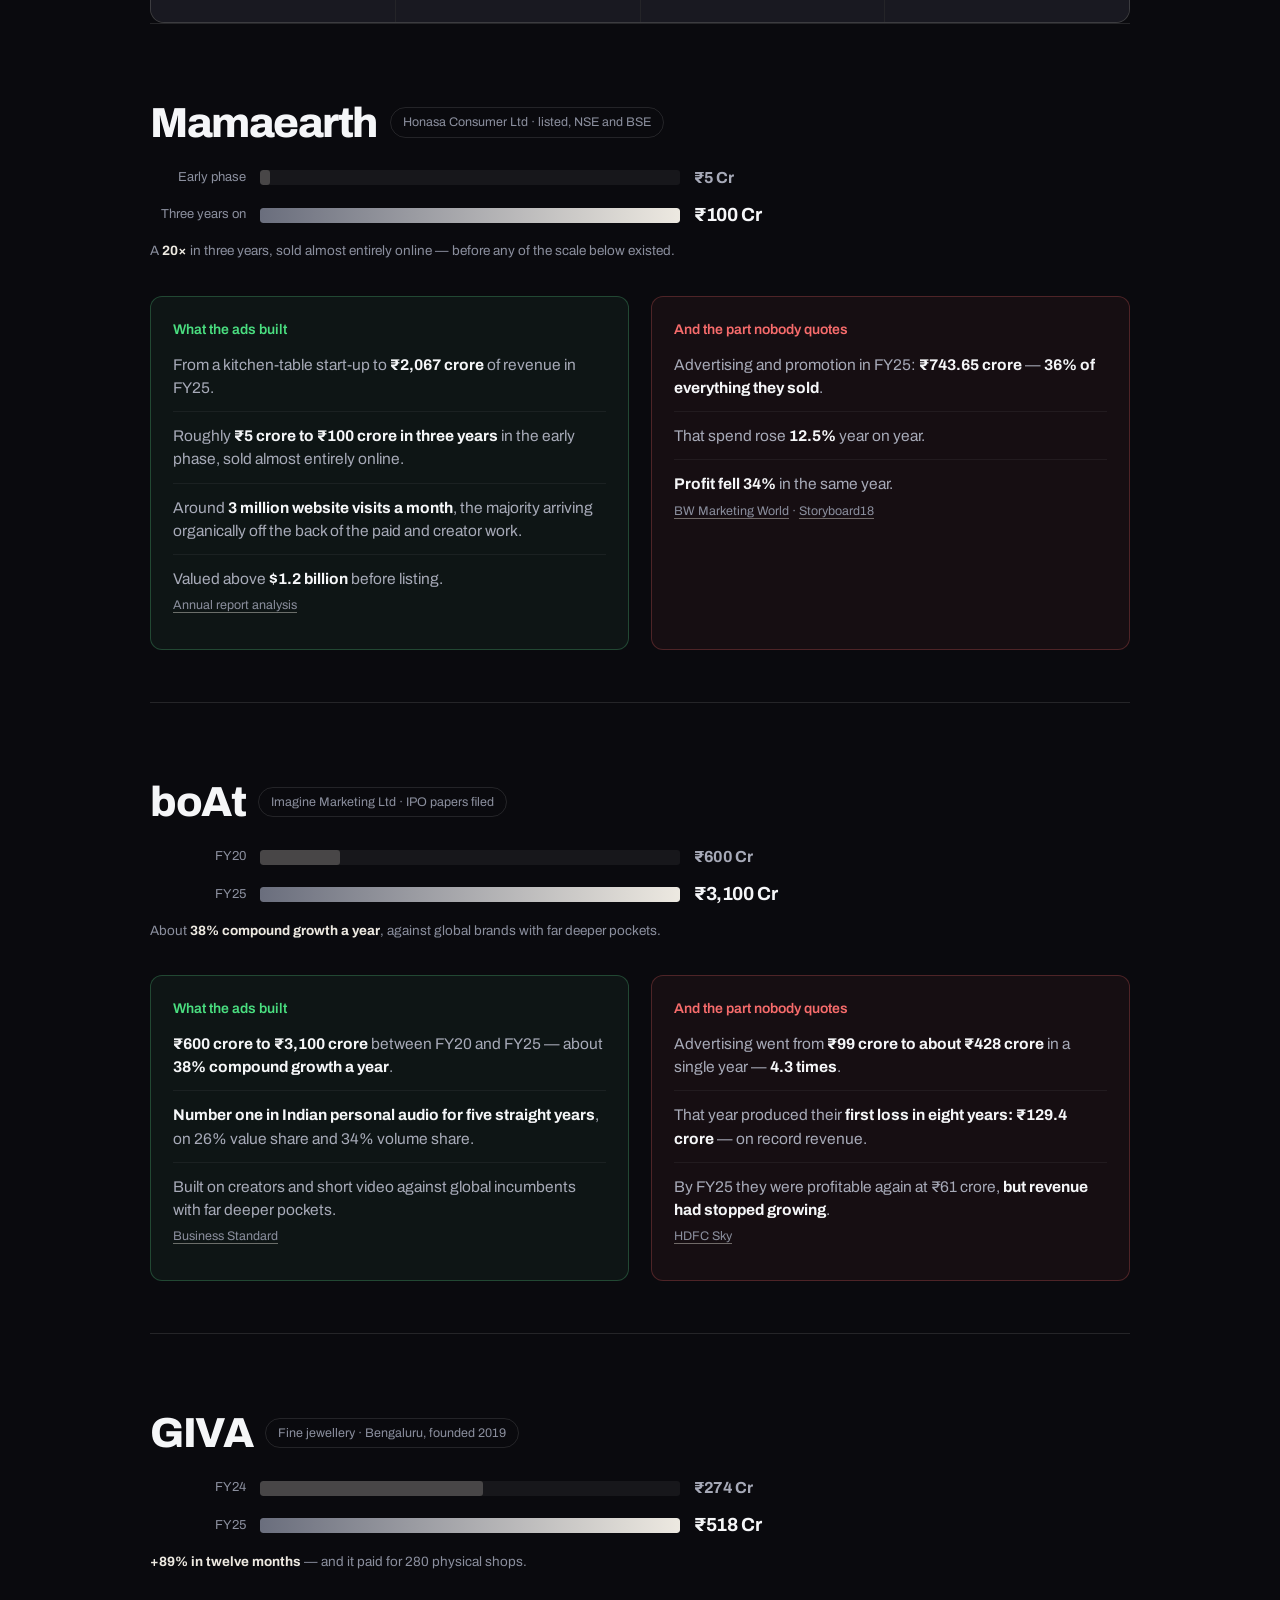
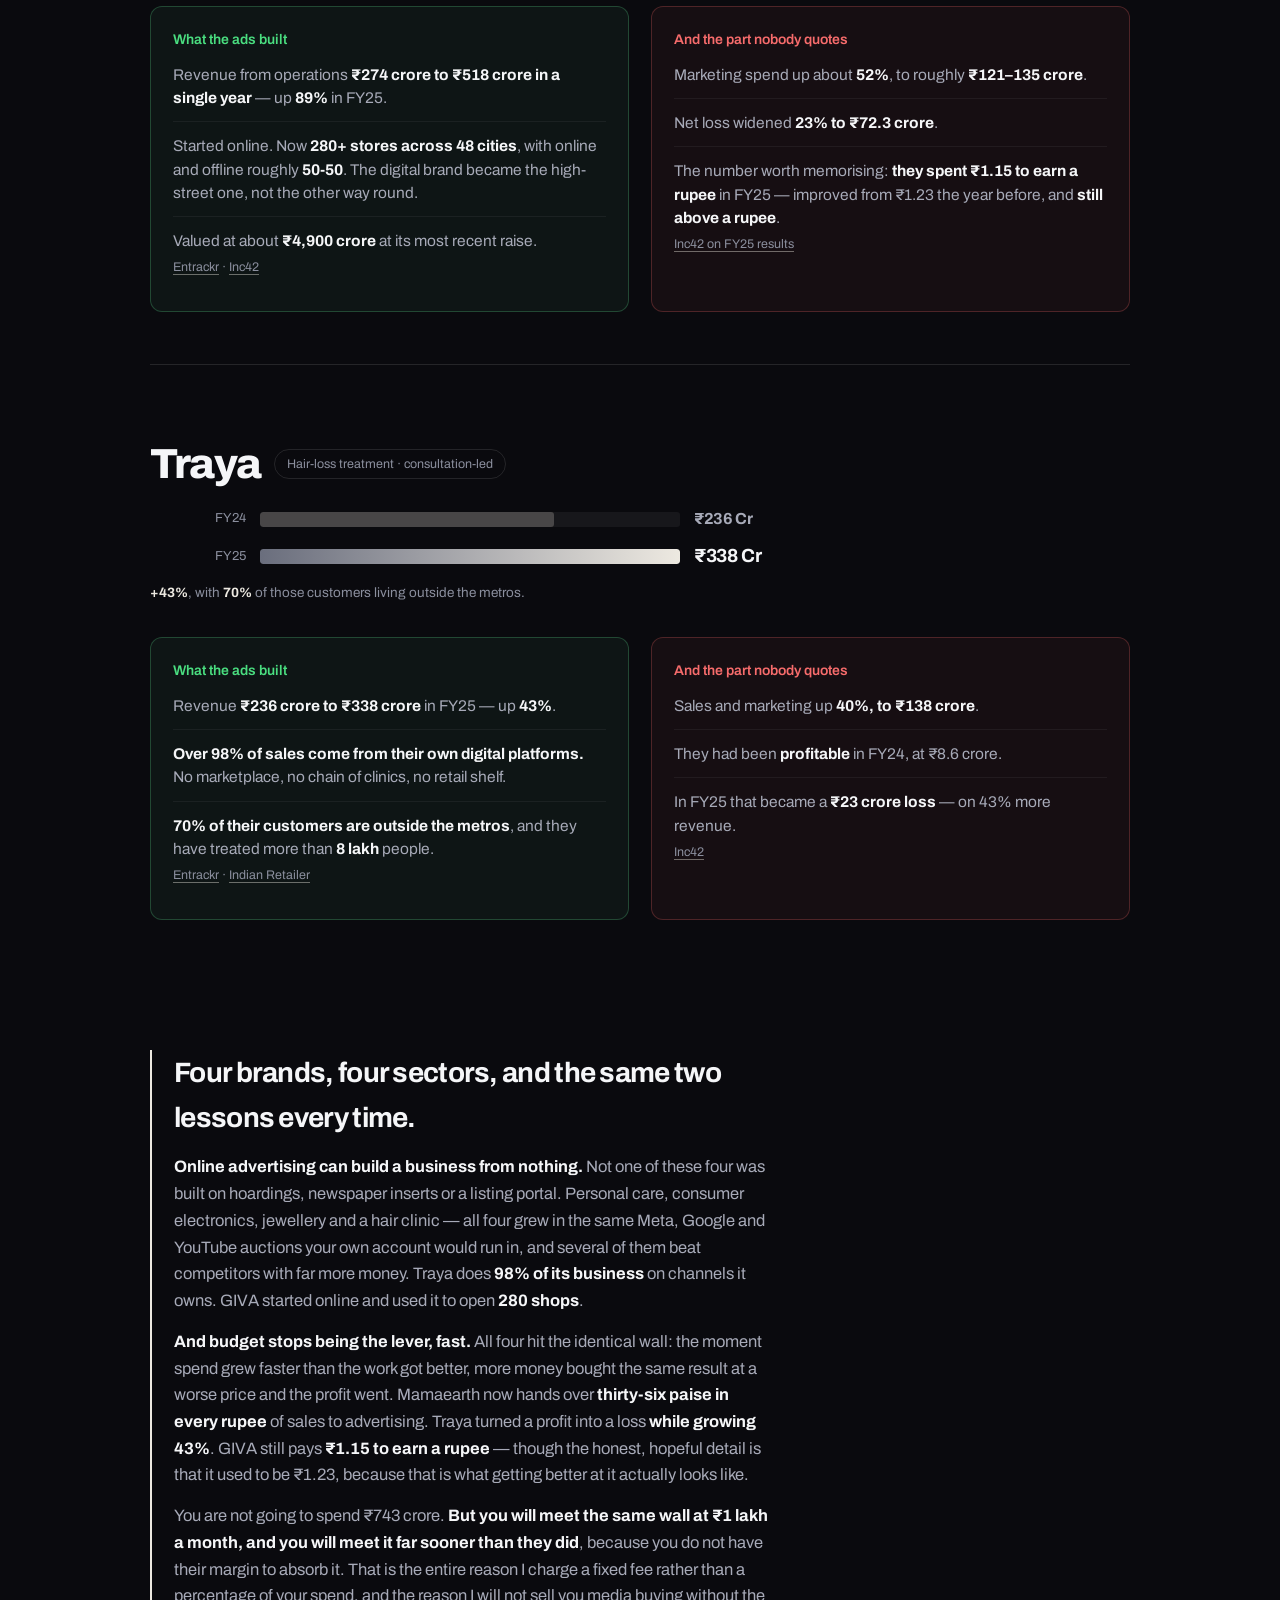
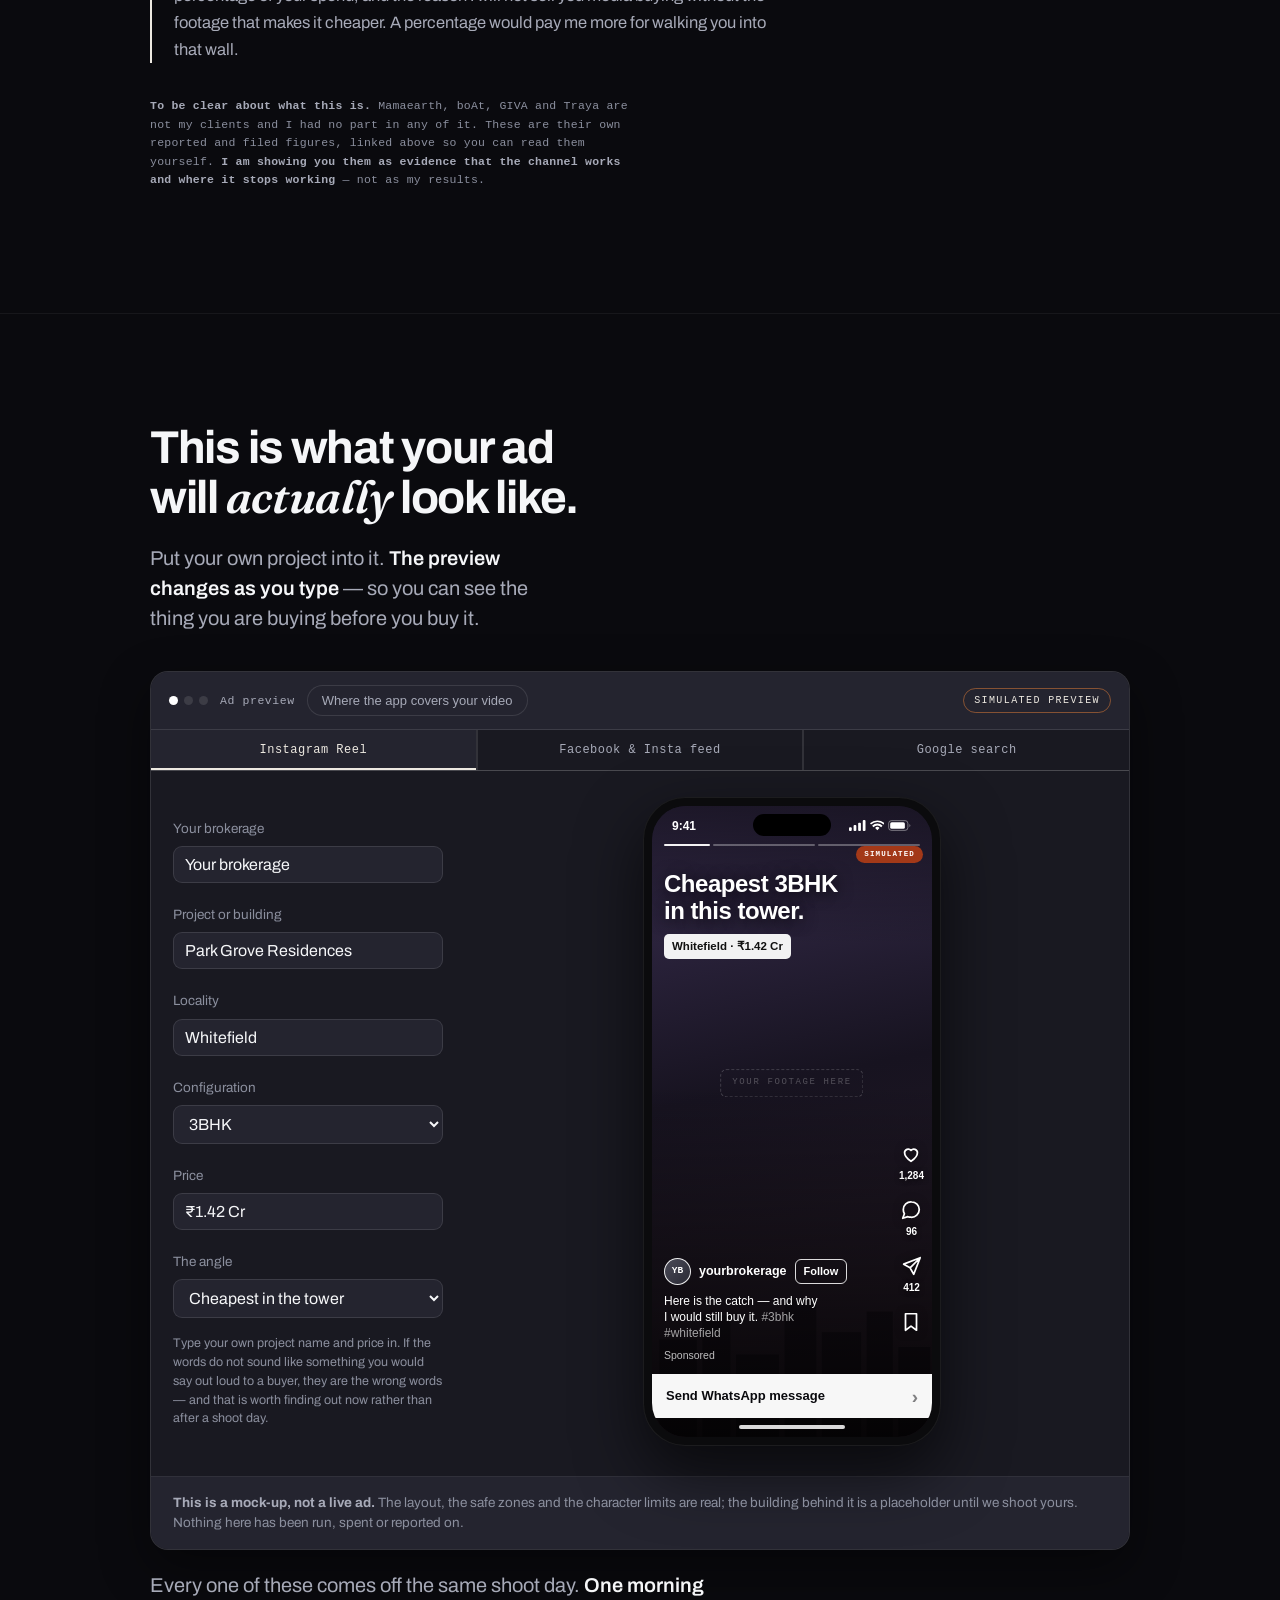
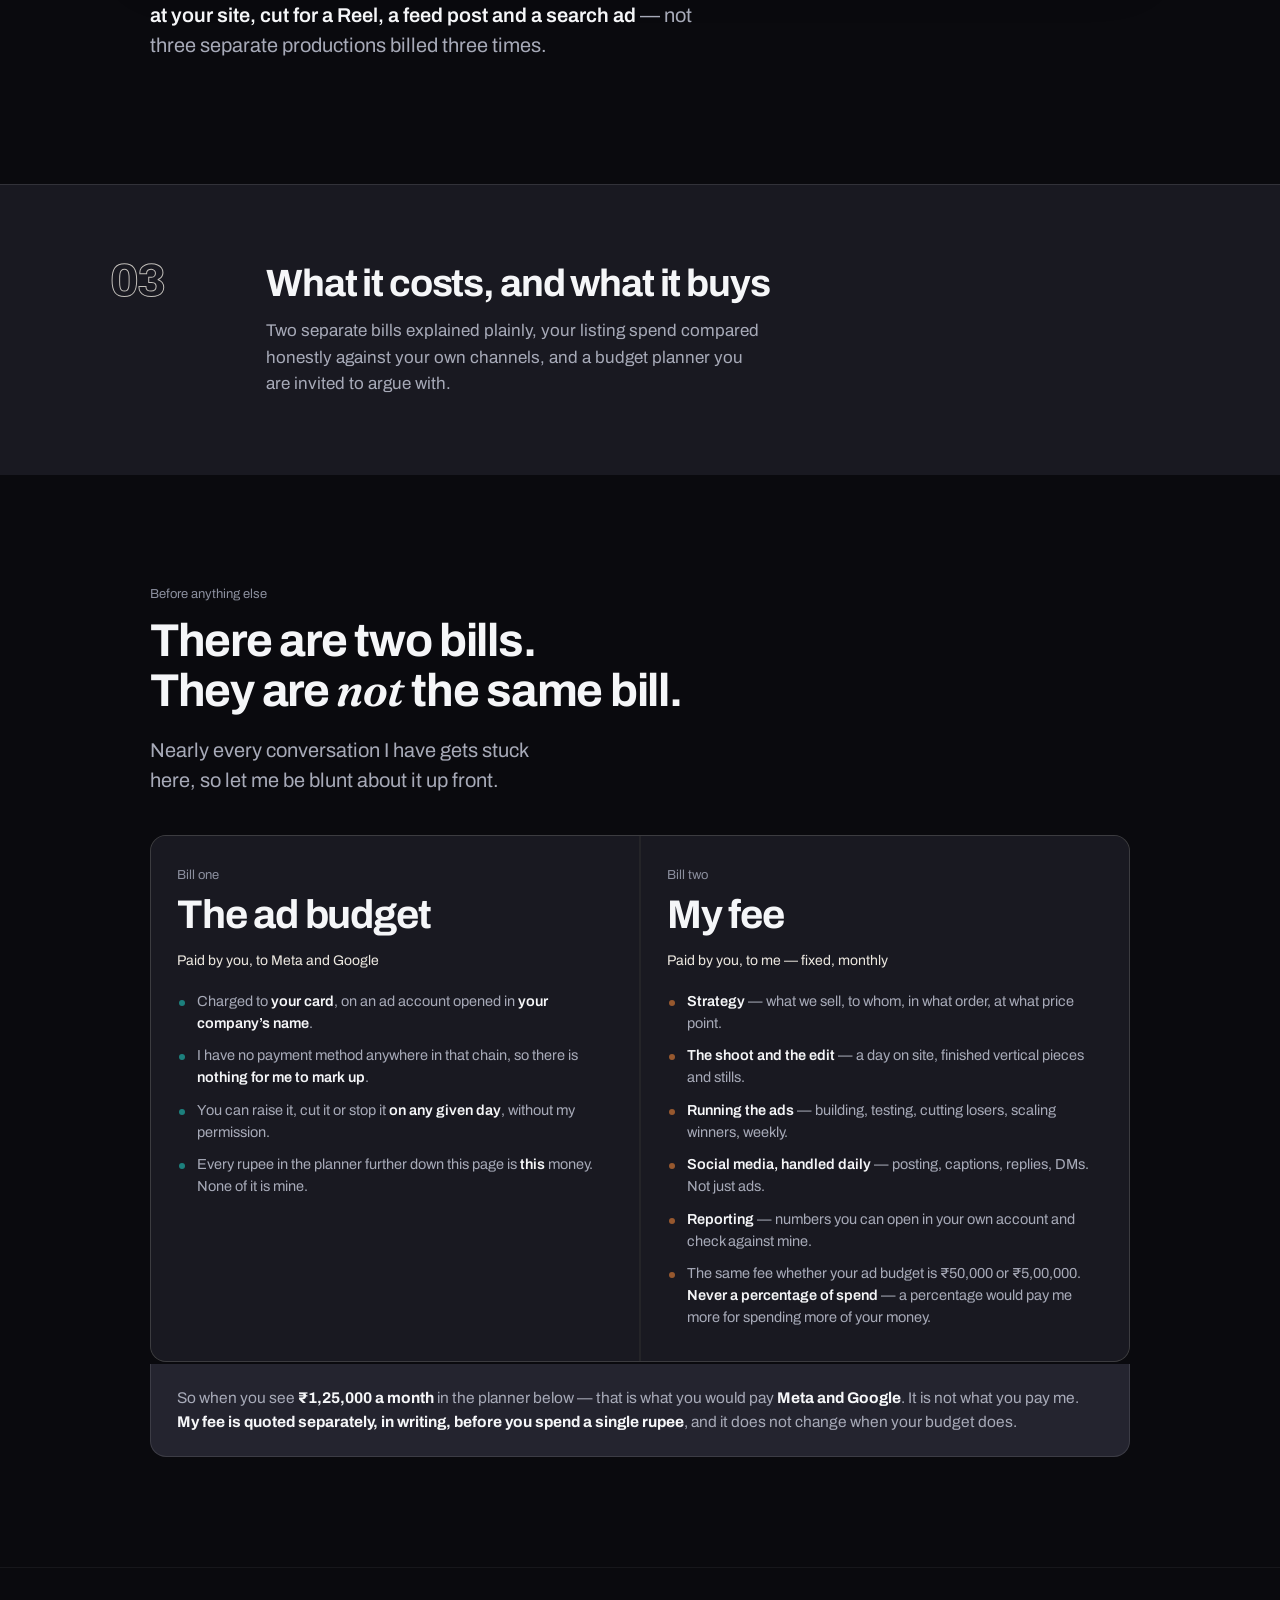
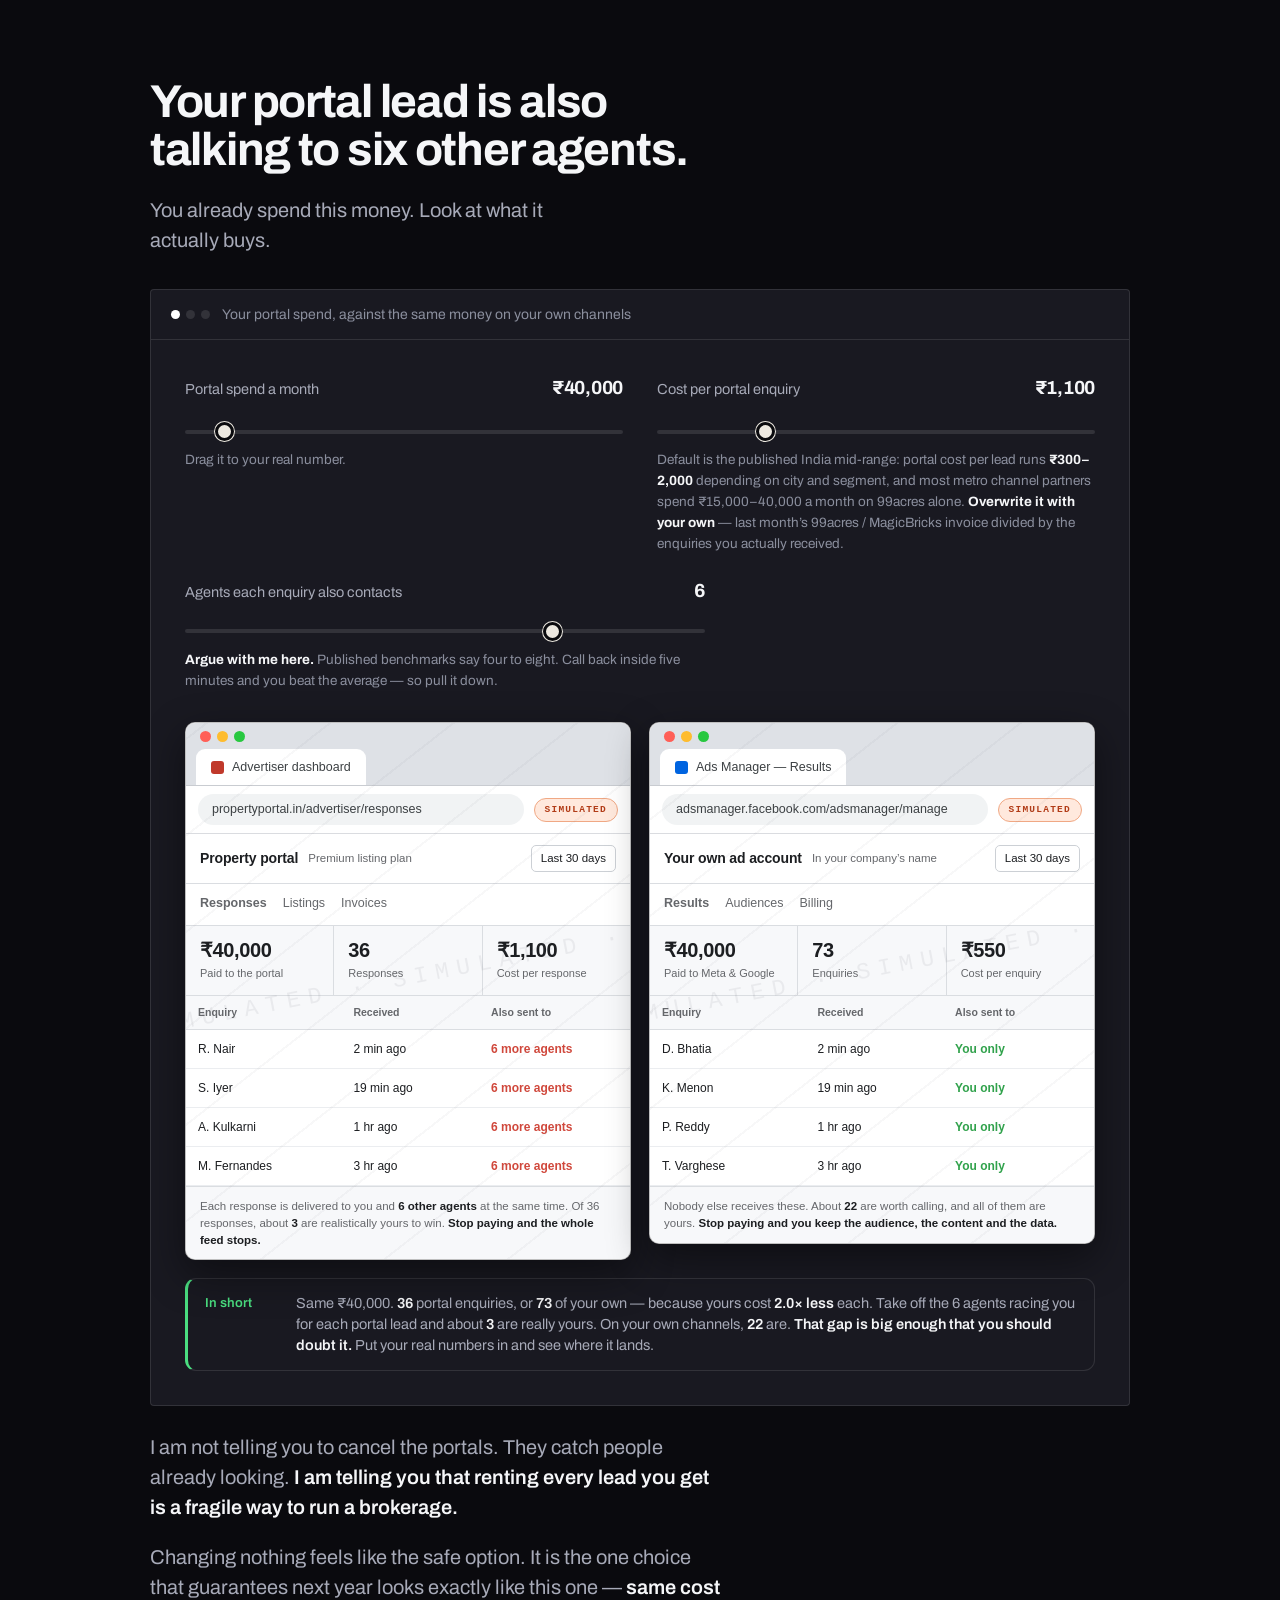
==== commit 5fddcc93: "Ad simulators: hub with brand AI preview + Meta, TikTok, Snapchat, LinkedIn, ChatGPT and Perplexity " ====
--- a/index.html
+++ b/index.html
@@ -1034,6 +1034,50 @@
     :root{--ink:#111;--muted:#444;--faint:#666;--surface:#fff;--surface2:#f6f6f6;--line:#ccc;--line2:#e5e5e5;--bg:#fff}
   }
 </style>
+<style id="resp-2026-11">
+/* Responsive pass (Nov 2026): tap targets, readable type, iOS input zoom, mobile menu, Why section */
+.chapnav a{min-height:44px;display:inline-flex;align-items:center;font-size:14.5px;box-sizing:border-box}
+.chapnav .cta{min-height:44px;padding:0 14px;box-sizing:border-box;display:inline-flex;align-items:center;margin-top:0;margin-bottom:0}
+.chapnav .menu{display:none;margin-left:auto;flex:none;background:transparent;border:1px solid var(--line);color:var(--ink);border-radius:4px;min-height:44px;min-width:44px;padding:0 14px;font:600 15px var(--body);cursor:pointer}
+.chapnav .xtra{color:var(--muted)}
+.chapdrawer{display:none;max-width:1060px;margin:0 auto;padding:6px 20px 14px}
+.chapdrawer a{display:flex;align-items:center;min-height:48px;color:var(--ink);text-decoration:none;font-size:17px;border-bottom:1px solid var(--line2)}
+.chapnav.open .chapdrawer{display:block}
+@media(max-width:899px){.chapnav .in a[data-a],.chapnav .in .xtra{display:none}.chapnav .menu{display:inline-flex;align-items:center}.chapnav .cta{display:inline-flex!important;margin-left:8px}}
+@media(max-width:359px){.chapnav .cta{display:none!important}}
+.topline .tlnav{display:flex;gap:6px;flex-wrap:wrap}
+.topline .tlnav a{min-height:44px;display:inline-flex;align-items:center;padding:0 4px;border-bottom:0}
+.topline > a{min-height:44px;display:inline-flex;align-items:center}
+.curpick select,.fld input,.fld select,.fld textarea,.clientname,input,select,textarea{font-size:16px!important}
+@media(max-width:1024px){
+ .curpick select,.fld input,.fld select,input:not([type=checkbox]):not([type=radio]):not([type=range]),select{min-height:44px}
+ .minibtn,.anntog,.seg button,.simtabs button{min-height:44px}
+ .minibtn{font-size:14.5px;padding:10px 16px}
+ .anntog{font-size:14.5px;padding:10px 16px}
+ .simtabs button{font-size:13px}
+ .seg button{font-size:15px}
+}
+@media(max-width:760px){
+ .tiny,.disclaim,.cite,.worth .cite,.colo .ct,.barcap,.simfoot,.fld .hint,.planprev,.audnote,.numl,.kpi .d,.gt .full,td{font-size:13.5px!important}
+ .fld .hint,.simfoot,.worth .cite{font-size:14px!important}
+ .curpick label{font-size:14px}
+ .btn{min-height:48px;display:inline-flex;align-items:center;justify-content:center}
+ .mobar a{min-height:48px;display:flex;align-items:center;justify-content:center}
+ body{padding-bottom:calc(78px + env(safe-area-inset-bottom))!important}
+ .mobar{padding-bottom:calc(10px + env(safe-area-inset-bottom))}
+ nav[aria-label="Dubai and UAE services"] a{display:inline-block;padding:6px 0}
+}
+@media(min-width:700px) and (max-width:1024px){
+ .whyg{grid-template-columns:1fr 1fr}
+}
+img,video,iframe{max-width:100%;height:auto}
+.whyg{display:grid;grid-template-columns:1fr;gap:14px;margin-top:28px}
+@media(min-width:1025px){.whyg{grid-template-columns:repeat(3,1fr)}}
+.whyg .w{border:1px solid var(--line);border-radius:12px;background:var(--surface);padding:20px}
+.whyg .w b{display:block;font-family:var(--disp);font-size:19px;letter-spacing:-.02em;color:var(--ink);margin-bottom:6px}
+.whyg .w span{font-size:16px;line-height:1.55;color:var(--muted)}
+.whycta{display:flex;gap:10px;flex-wrap:wrap;margin-top:24px}
+</style>
 </head>
 <body>
 <script>
@@ -1179,8 +1223,16 @@
     <a href="#act3" data-a="act3">03 Cost</a>
     <a href="#act4" data-a="act4">04 The work</a>
     <a href="#act5" data-a="act5">05 Terms</a>
+    <a class="xtra" href="/ad-simulators/">Ad simulators</a>
+    <a class="xtra" href="/why-yks/">Why me</a>
+    <button class="menu" type="button" id="chapMenu" aria-expanded="false" aria-controls="chapDrawer">Menu</button>
     <a class="cta" href="https://wa.me/919746679720?text=Hi%20Yedukrishna%20-%20saw%20your%20page.%20Can%20we%20talk%3F" target="_blank" rel="noopener">WhatsApp me</a>
   </div>
+  <div class="chapdrawer" id="chapDrawer">
+    <a href="#act1">01 What I do</a><a href="#act2">02 Proof</a><a href="#act3">03 Cost</a><a href="#act4">04 The work</a><a href="#act5">05 Terms</a>
+    <a href="/ad-simulators/">Ad simulators</a><a href="/why-yks/">Why work with me</a><a href="https://yksproductions.com/paid-ads-dubai.html">Paid ads in Dubai</a>
+  </div>
+
 </nav>
 
 <!-- ============ HERO ============ -->
@@ -1188,6 +1240,7 @@
   <div class="wrap">
     <div class="topline">
       <a href="https://yksproductions.com/">YKS Productions</a>
+      <span class="tlnav"><a href="/ad-simulators/">Ad simulators</a><a href="/why-yks/">Why work with me</a></span>
       <span class="curpick">
         <label for="curSel">Show money in</label>
         <select id="curSel" aria-label="Display currency">
@@ -1292,6 +1345,24 @@
       The photographs live at <a href="https://yksproductions.com/">yksproductions.com</a>.
       <b>This page is about what happens after the footage exists</b> &mdash; where it runs, what it costs,
       and who owns the account it runs from.</p>
+  </div>
+</section>
+
+<!-- ============ WHY ME ============ -->
+<section id="why">
+  <div class="wrap">
+    <p class="eyebrow">Why work with me</p>
+    <h2>What changes when you hire me</h2>
+    <p class="say">I plan it, shoot it, edit it, run the ads and report on them myself. One person, start to finish.</p>
+    <div class="whyg">
+      <div class="w"><b>No hand-offs, no markup</b><span>Strategy, shoot, edit, ad buying and reporting all sit with me. Nothing gets lost between departments.</span></div>
+      <div class="w"><b>Made for ads</b><span>Shot for the feed it runs on: vertical, a hook in the first second, captions for sound-off.</span></div>
+      <div class="w"><b>Tested, not guessed</b><span>Several versions go live; I stop the weak ones and move budget to what works.</span></div>
+      <div class="w"><b>Honest reporting</b><span>What ran, what it cost, what it brought in, in plain words. If it did not work, I say so.</span></div>
+      <div class="w"><b>Fast turnaround</b><span>I shoot and edit myself, so new versions and fixes do not wait in a queue.</span></div>
+      <div class="w"><b>Dubai and India</b><span>I know both markets, what each platform costs there and what local audiences respond to.</span></div>
+    </div>
+    <div class="whycta"><a class="btn p" href="https://wa.me/919746679720?text=Hi%20Yedukrishna%2C%20I%20read%20why%20I%20should%20work%20with%20you.%20Can%20we%20talk%3F" target="_blank" rel="noopener">WhatsApp me</a><a class="btn" href="/why-yks/">Why work with me</a><a class="btn" href="/ad-simulators/">See your brand as an ad</a></div>
   </div>
 </section>
 
@@ -2592,11 +2663,12 @@
 <nav class="wrap" aria-label="Dubai and UAE services" style="padding:28px 0 8px;font-size:14px;line-height:1.9;color:var(--muted)">
   <p style="margin:0 0 6px"><b>In Dubai or the UAE?</b> Each service has its own page on the main site:</p>
   <p style="margin:0"><a href="https://yksproductions.com/dubai/">All Dubai &amp; UAE services</a> &middot; <a href="https://yksproductions.com/paid-ads-dubai.html">Meta, Google, TikTok &amp; Snapchat ads in Dubai</a> &middot; <a href="https://yksproductions.com/social-media-marketing-dubai.html">Social media management in Dubai</a> &middot; <a href="https://yksproductions.com/seo-dubai.html">SEO in Dubai</a> &middot; <a href="https://yksproductions.com/web-design-dubai.html">Web design in Dubai</a> &middot; <a href="https://yksproductions.com/linkedin-profile-optimisation-dubai.html">LinkedIn profile optimisation</a> &middot; <a href="https://yksproductions.com/content-creator-dubai.html">Content creator in Dubai</a> &middot; <a href="https://yksproductions.com/talent-management.html">Talent management</a></p>
+  <p style="margin:6px 0 0"><b>Try it first:</b> <a href="/ad-simulators/">Ad simulators for Instagram, TikTok, Snapchat, LinkedIn &amp; ChatGPT</a> &middot; <a href="/why-yks/">Why work with me</a></p>
 </nav>
 
 <footer class="wrap">
   <span>Yedukrishna Suresh &mdash; YKS Productions</span>
-  <span><a href="https://yksproductions.com/">yksproductions.com &#8599;</a></span>
+  <span><a href="/ad-simulators/">Ad simulators</a> &middot; <a href="/why-yks/">Why work with me</a> &middot; <a href="https://yksproductions.com/">yksproductions.com &#8599;</a></span>
 </footer>
 
 <script>
@@ -3762,7 +3834,7 @@
     var max = document.documentElement.scrollHeight - window.innerHeight;
     bar.style.width = (max > 0 ? Math.min(100, y / max * 100) : 0) + '%';
 
-    nav.classList.toggle('on', y > (hero ? hero.offsetHeight * 0.75 : 400));
+    nav.classList.toggle('on', nav.classList.contains('open') || y > (hero ? hero.offsetHeight * 0.75 : 400));
 
     var cur = -1;
     for (var i = 0; i < acts.length; i++){
@@ -3775,8 +3847,14 @@
   }, {passive:true});
   window.addEventListener('resize', update);
   update();
+  var mb = document.getElementById('chapMenu');
+  if (mb){
+    mb.addEventListener('click', function(){ var o = !nav.classList.contains('open'); nav.classList.toggle('open', o); mb.setAttribute('aria-expanded', o); mb.textContent = o ? 'Close' : 'Menu'; if (o) nav.classList.add('on'); });
+    [].forEach.call(document.querySelectorAll('#chapDrawer a'), function(a){ a.addEventListener('click', function(){ nav.classList.remove('open'); mb.setAttribute('aria-expanded', 'false'); mb.textContent = 'Menu'; }); });
+  }
 })();
 </script>
 
+<script src="https://yksproductions.com/js/stats.js?v=1" defer></script>
 </body>
 </html>
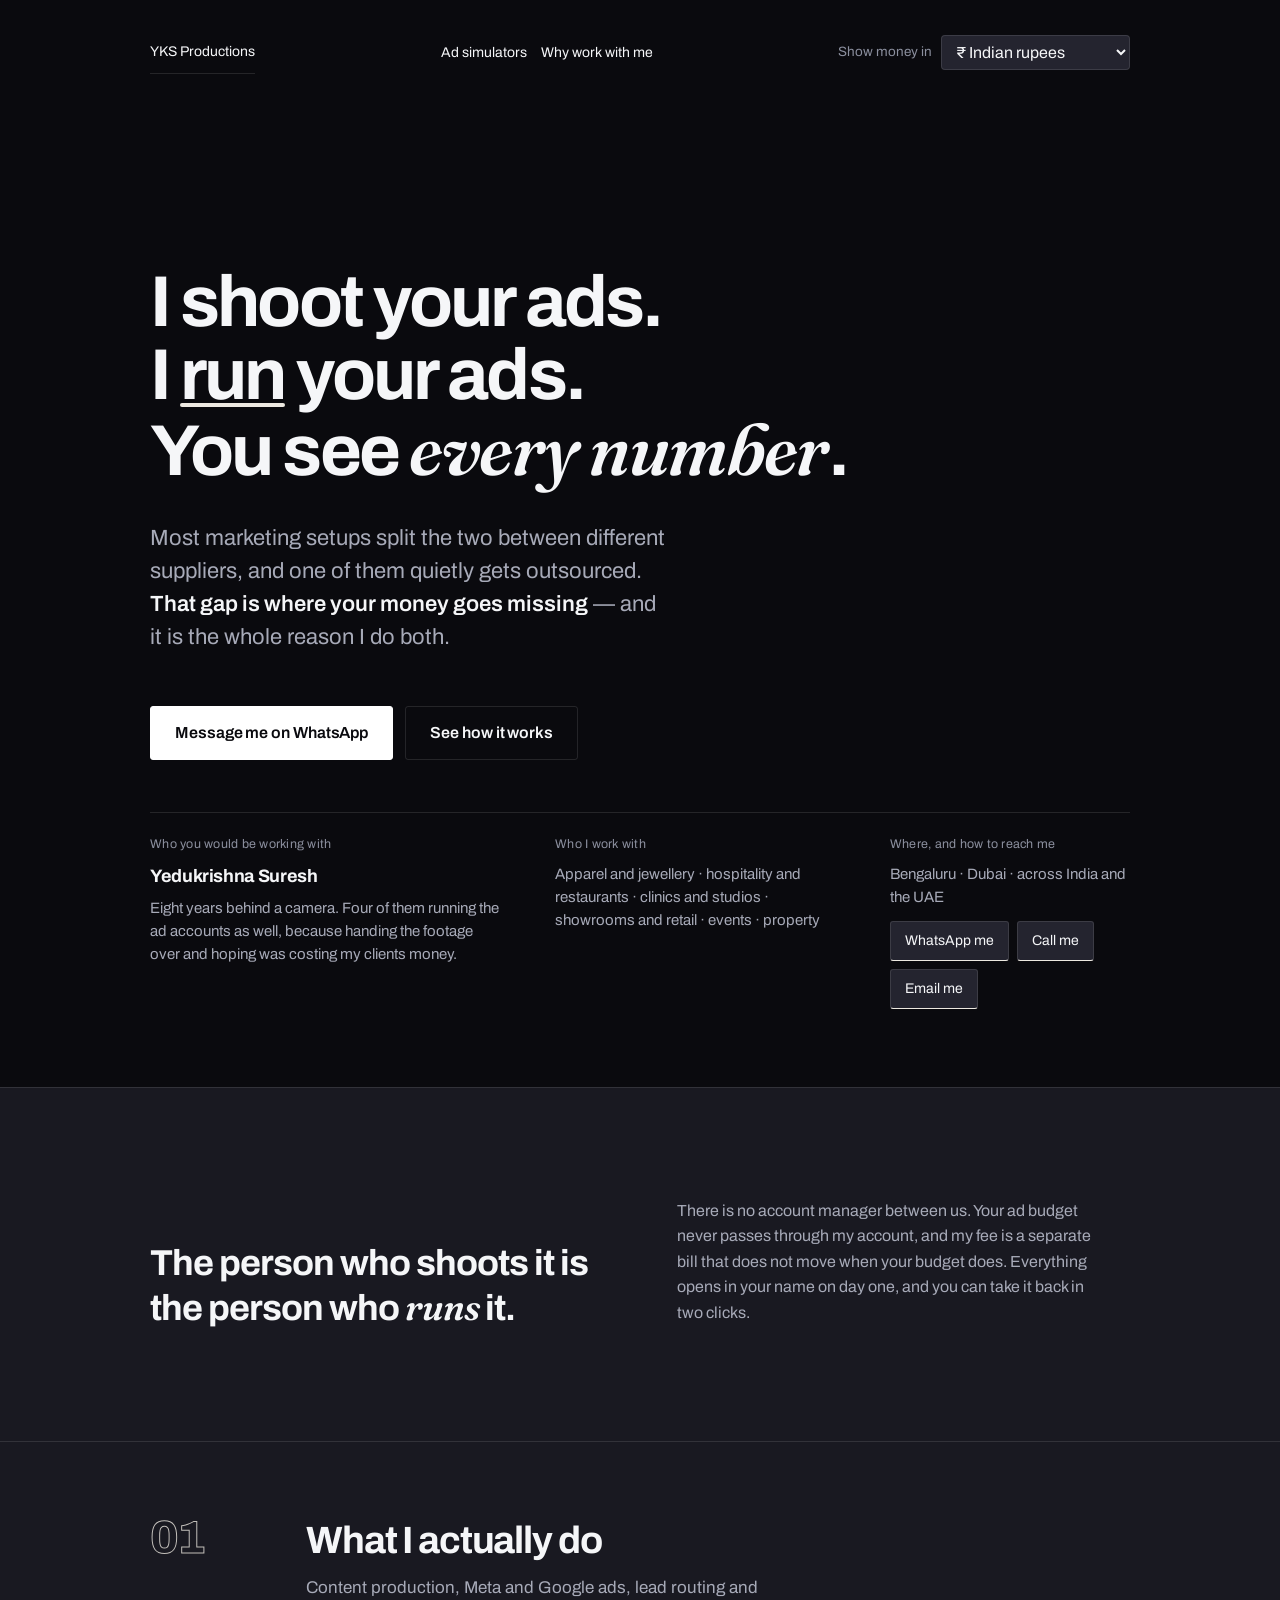
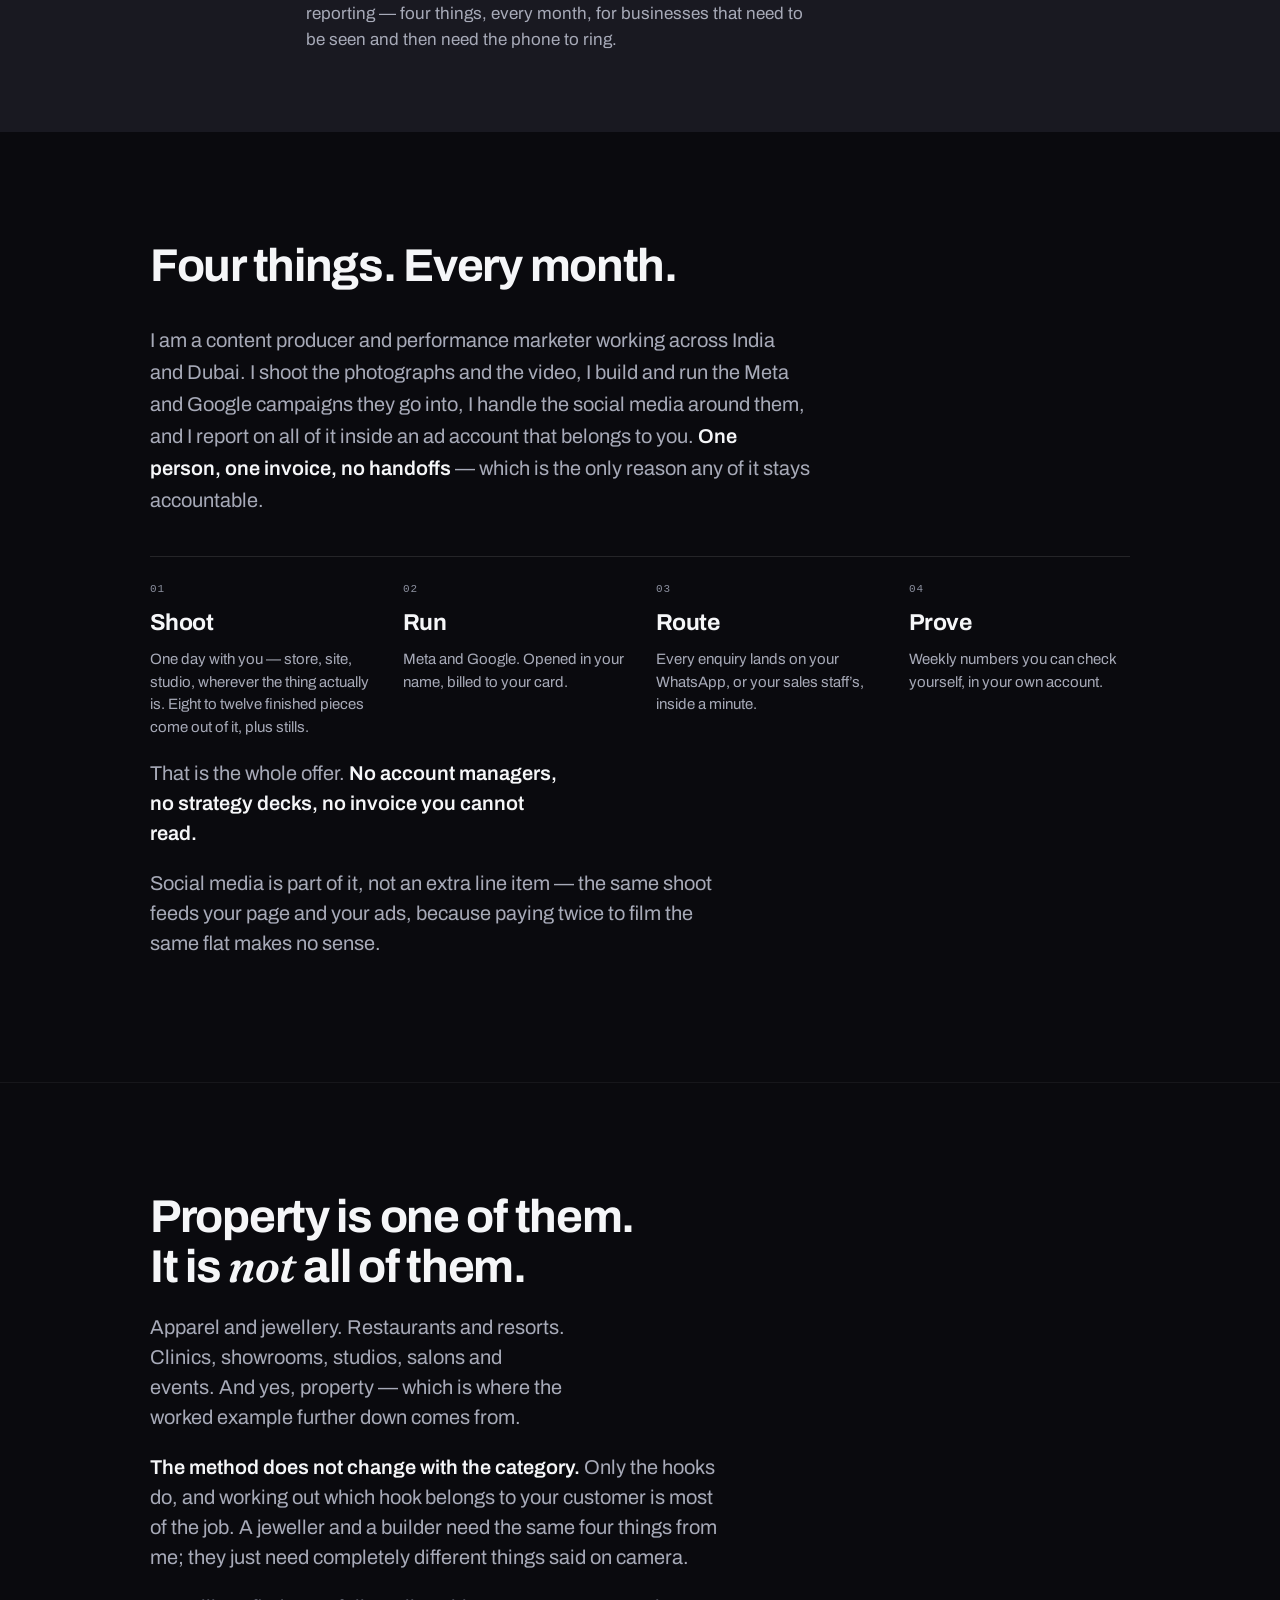
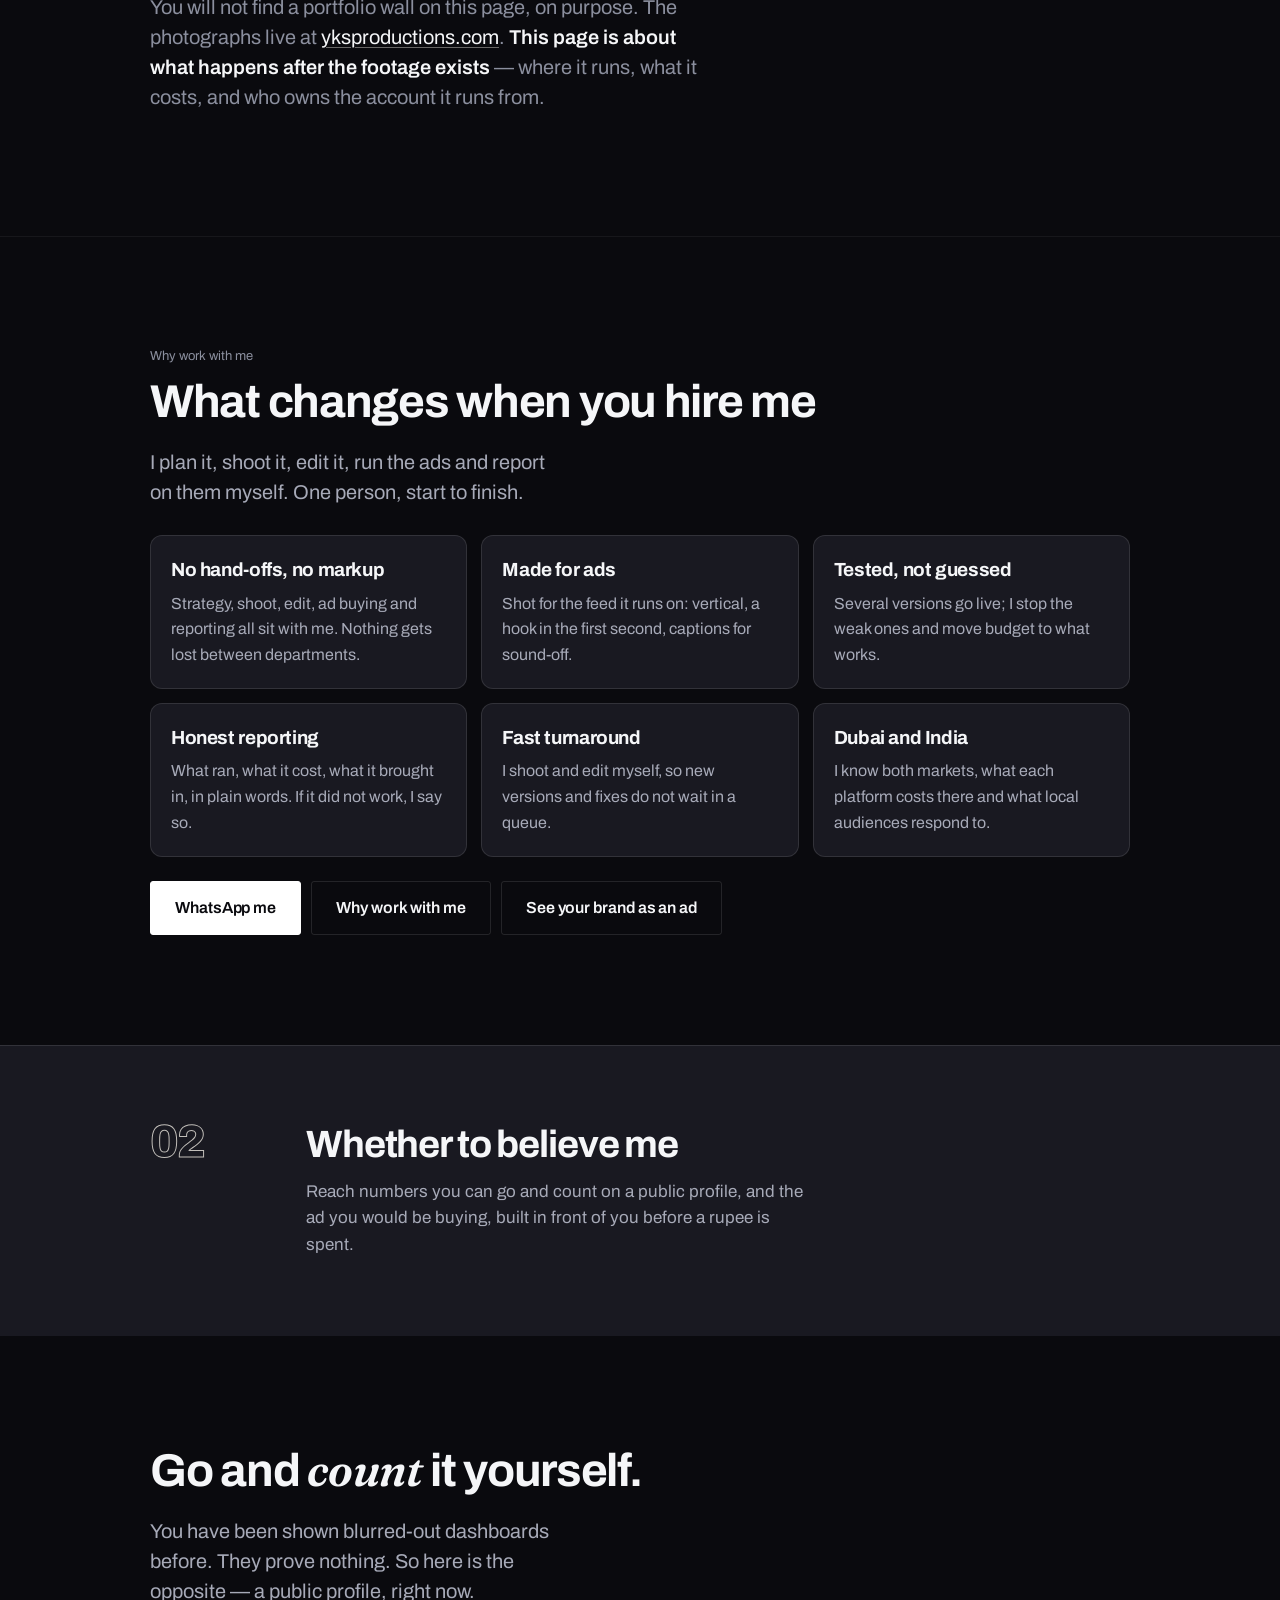
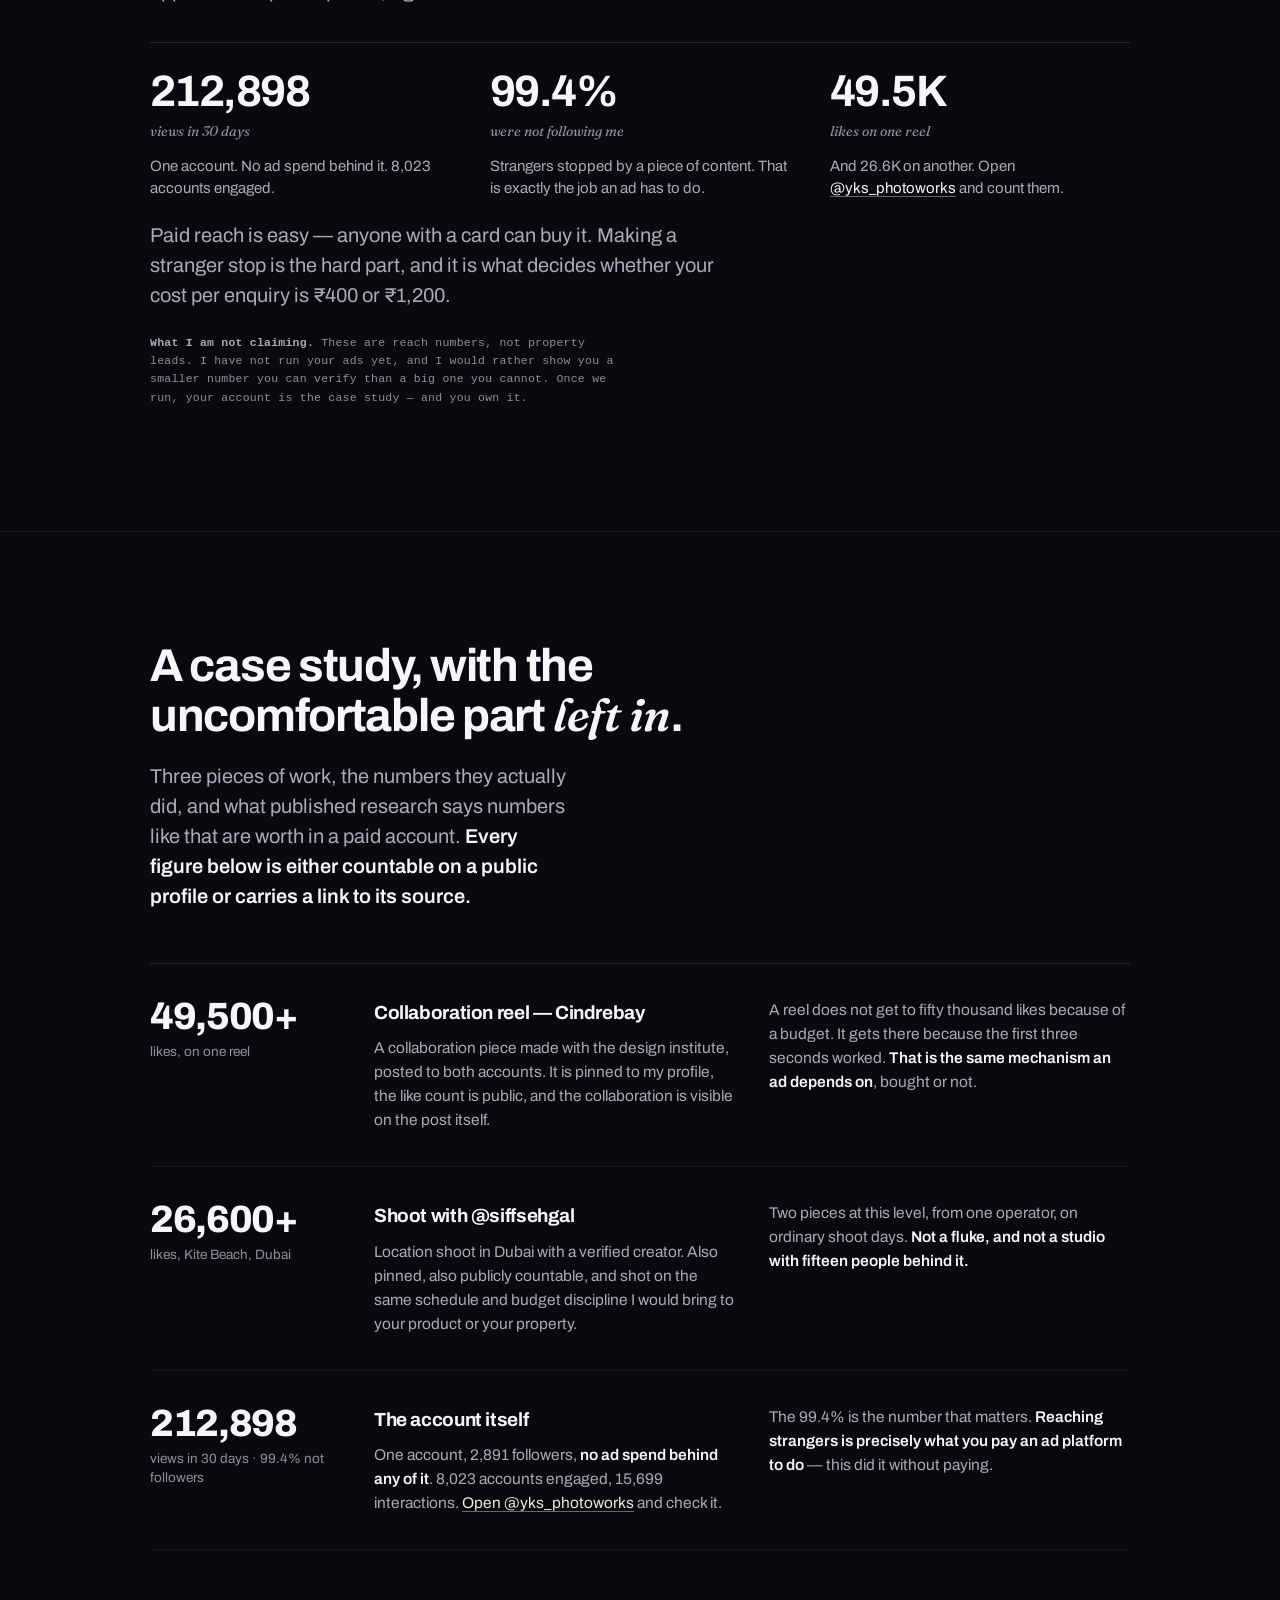
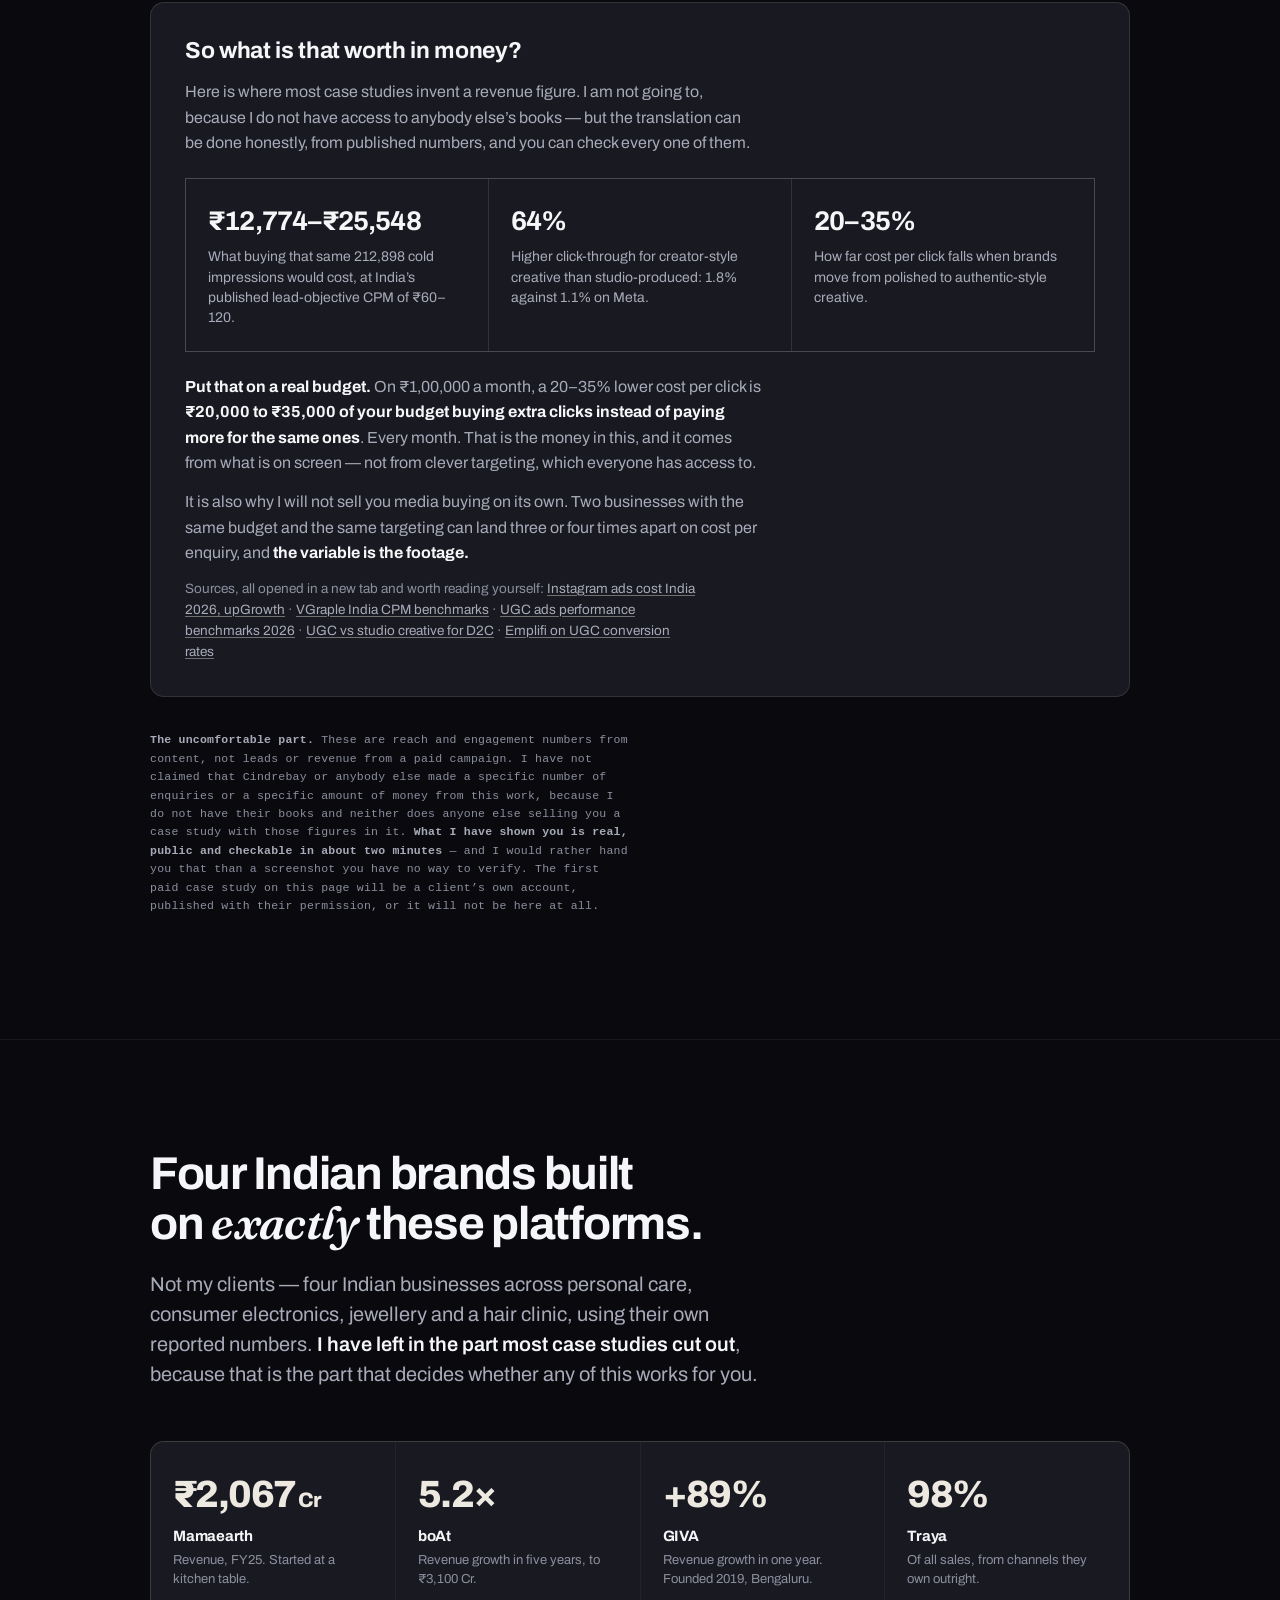
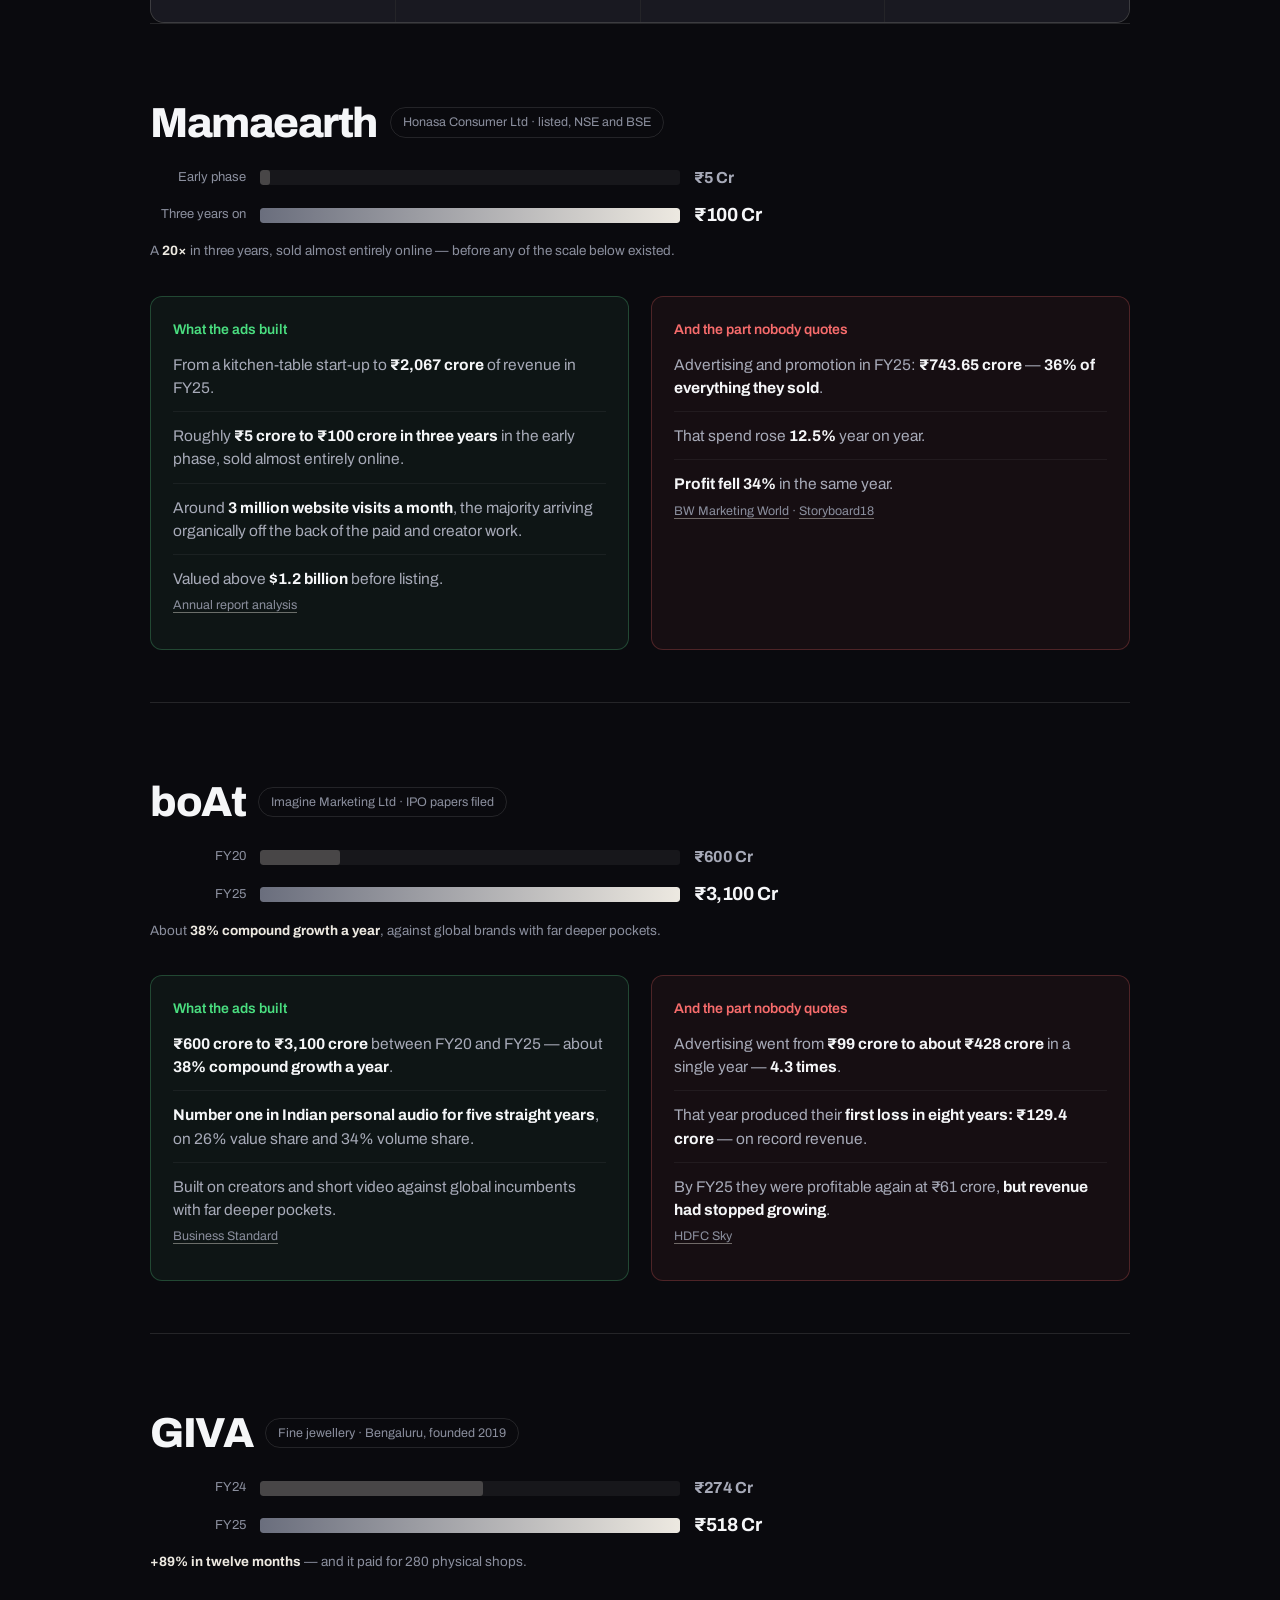
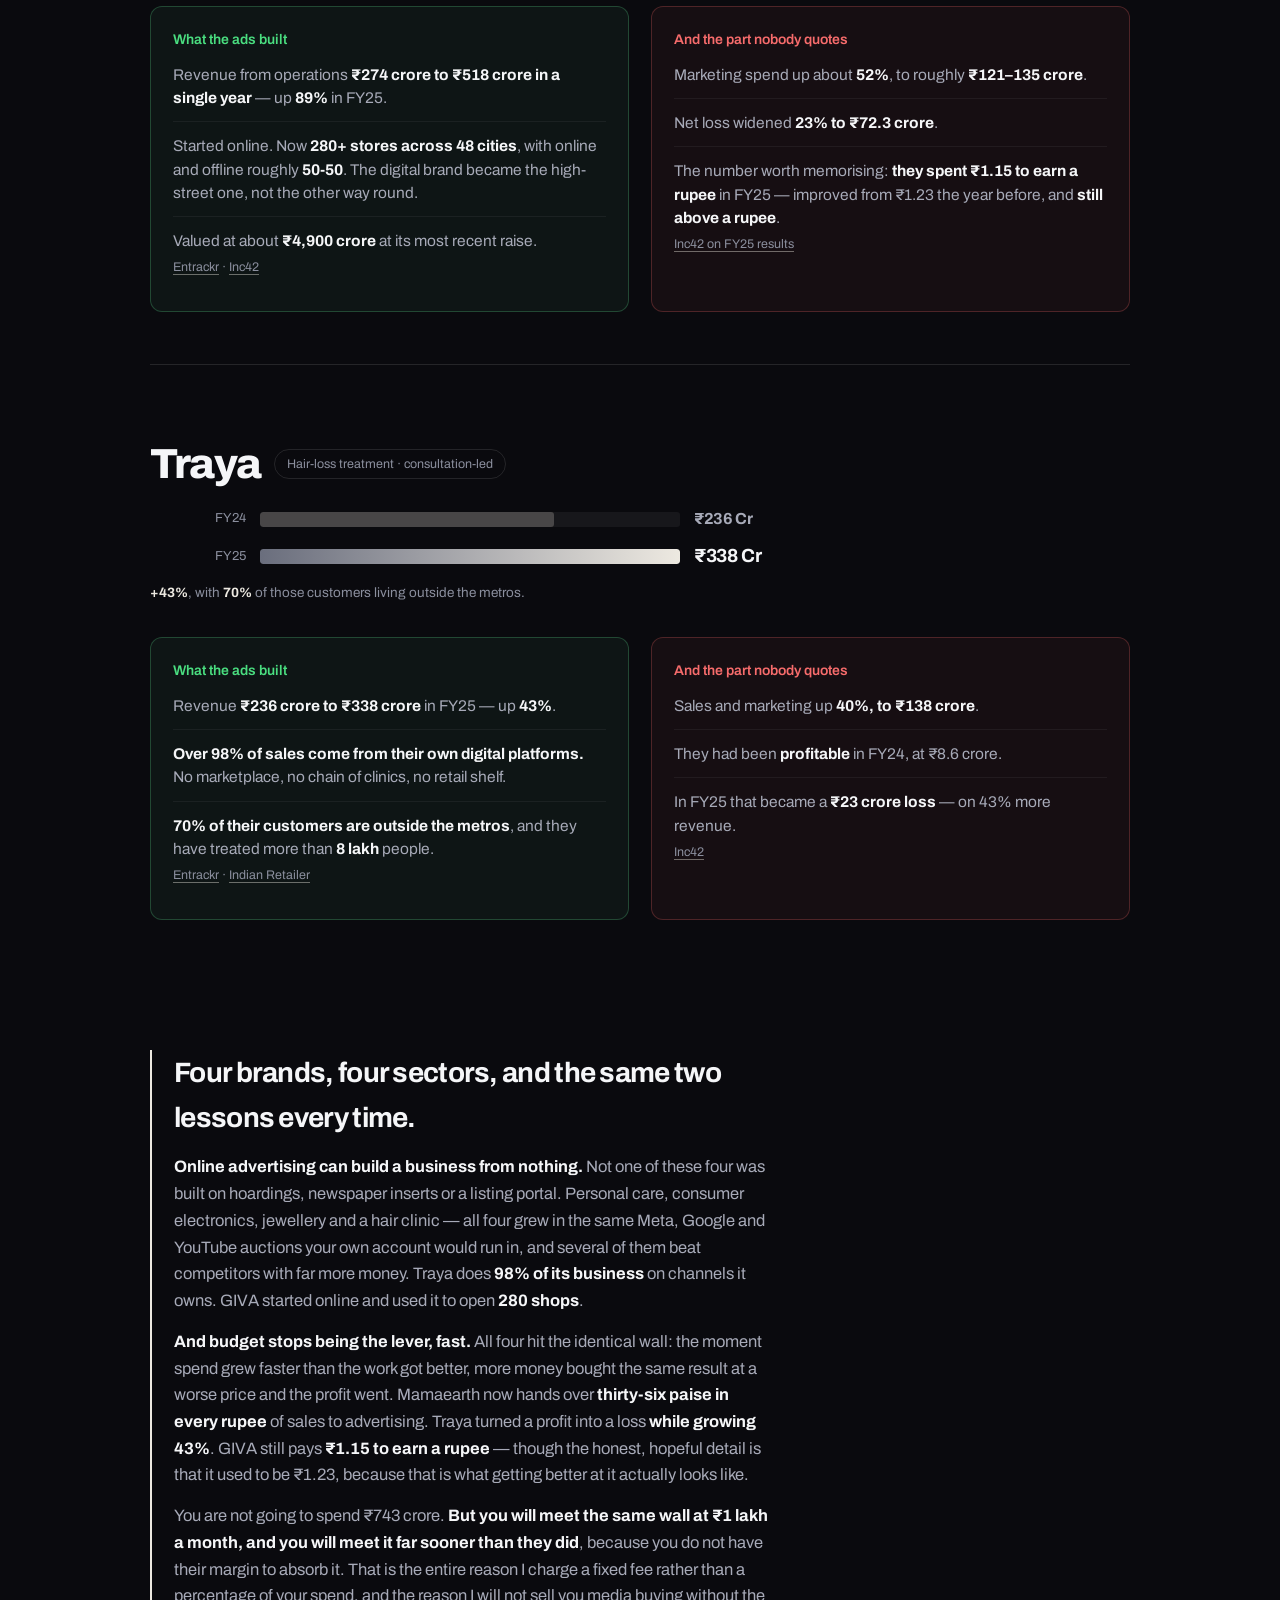
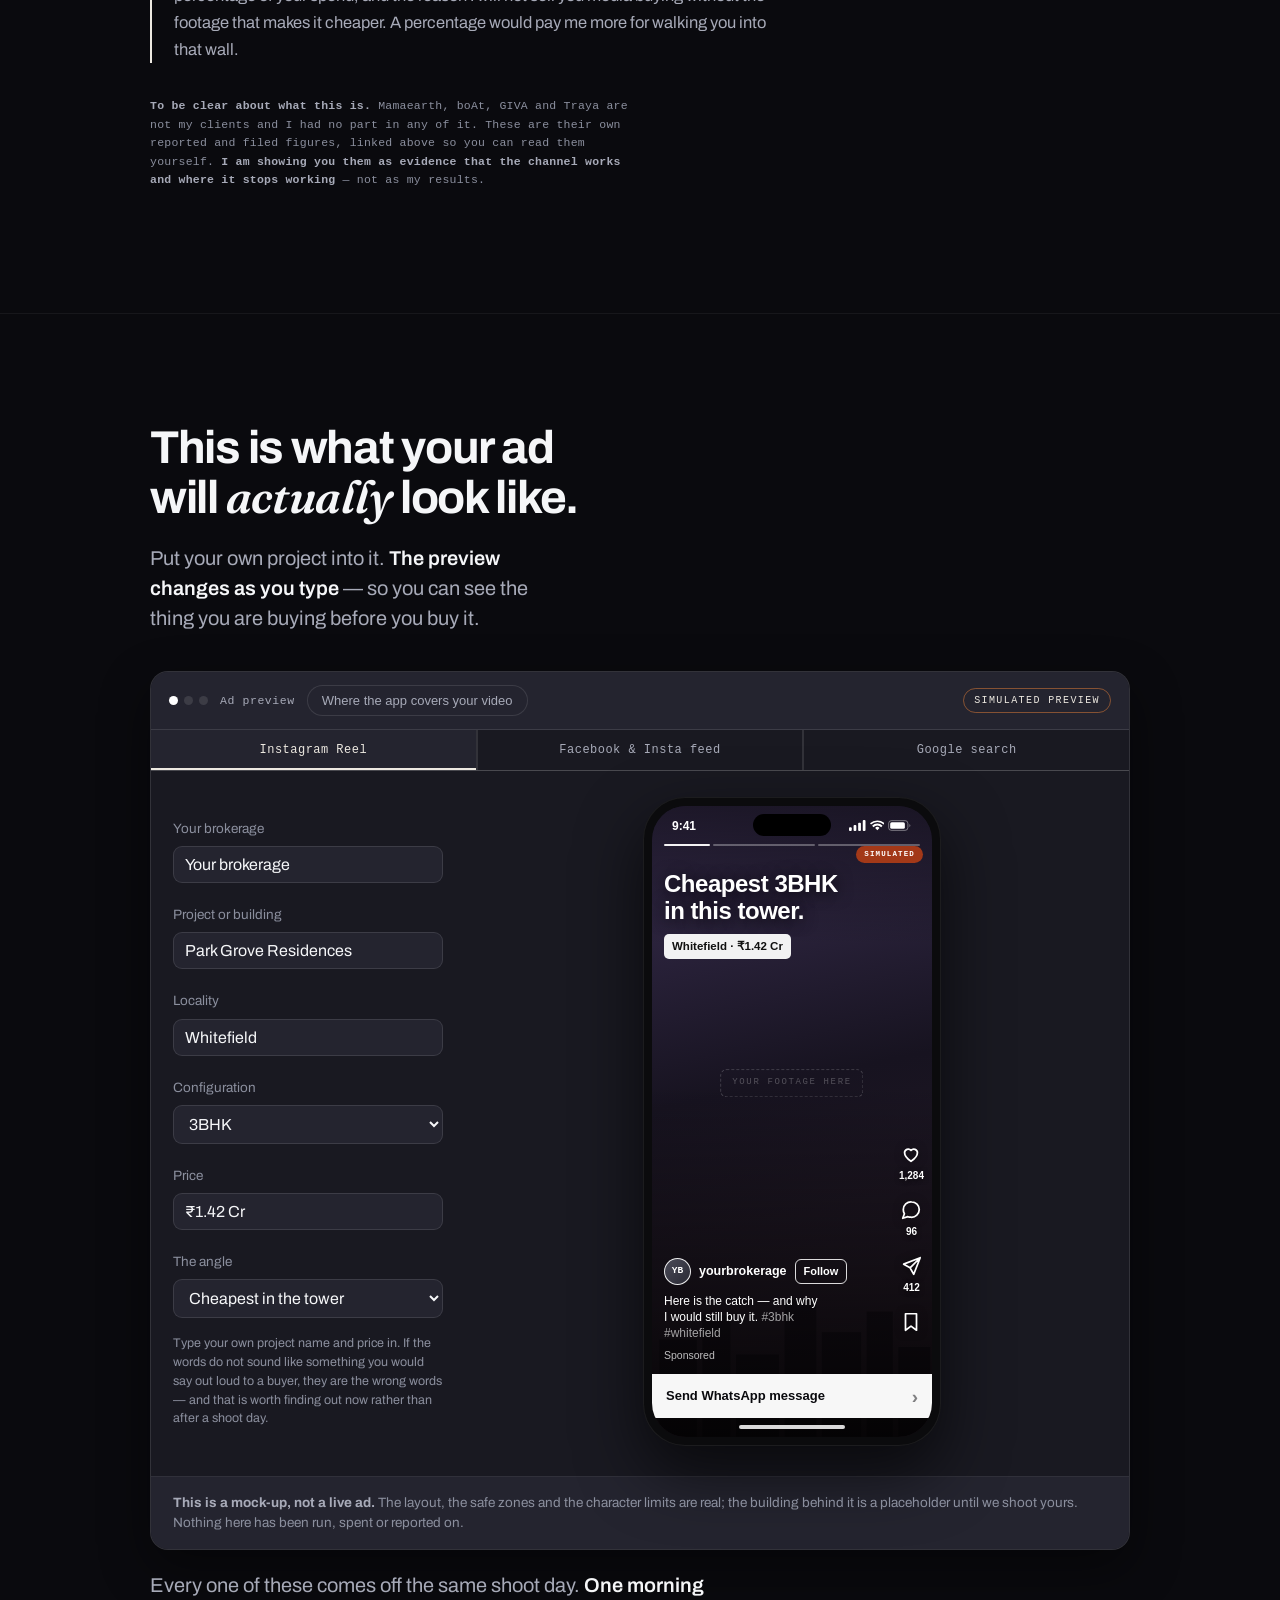
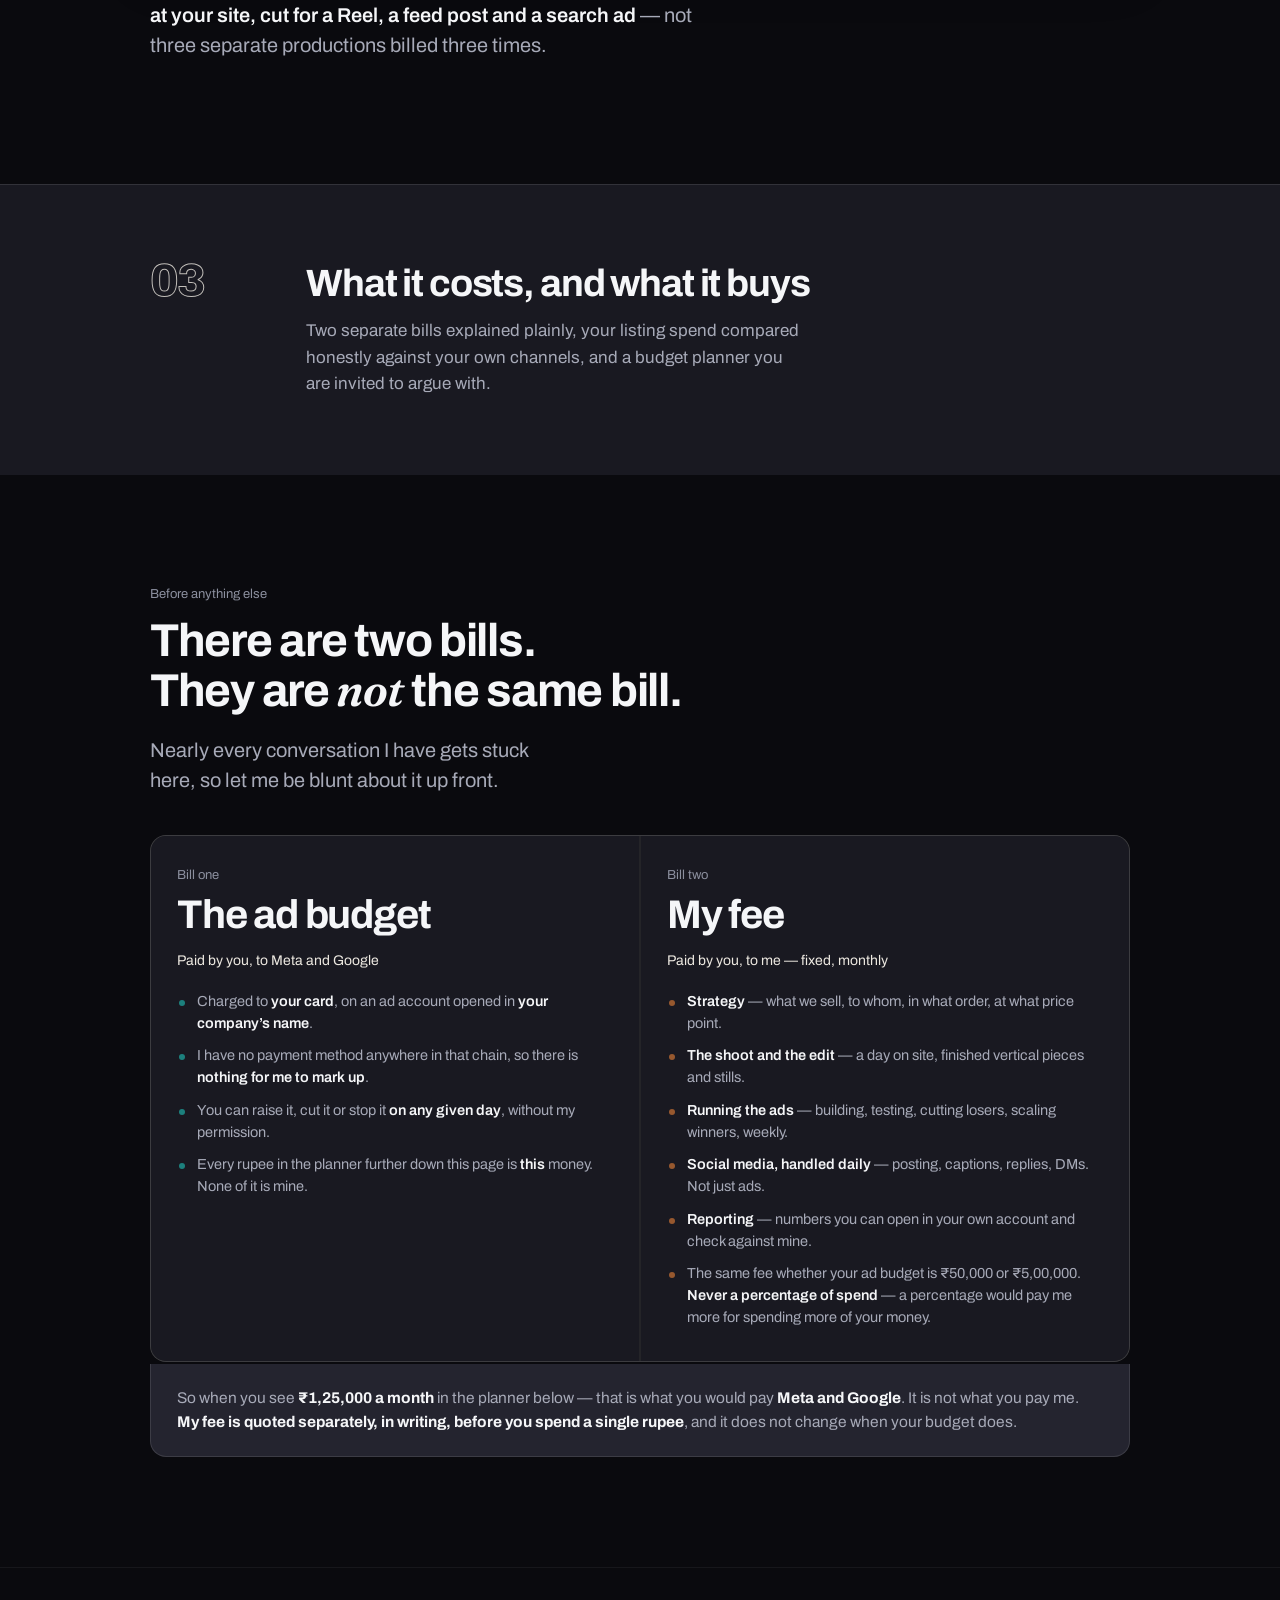
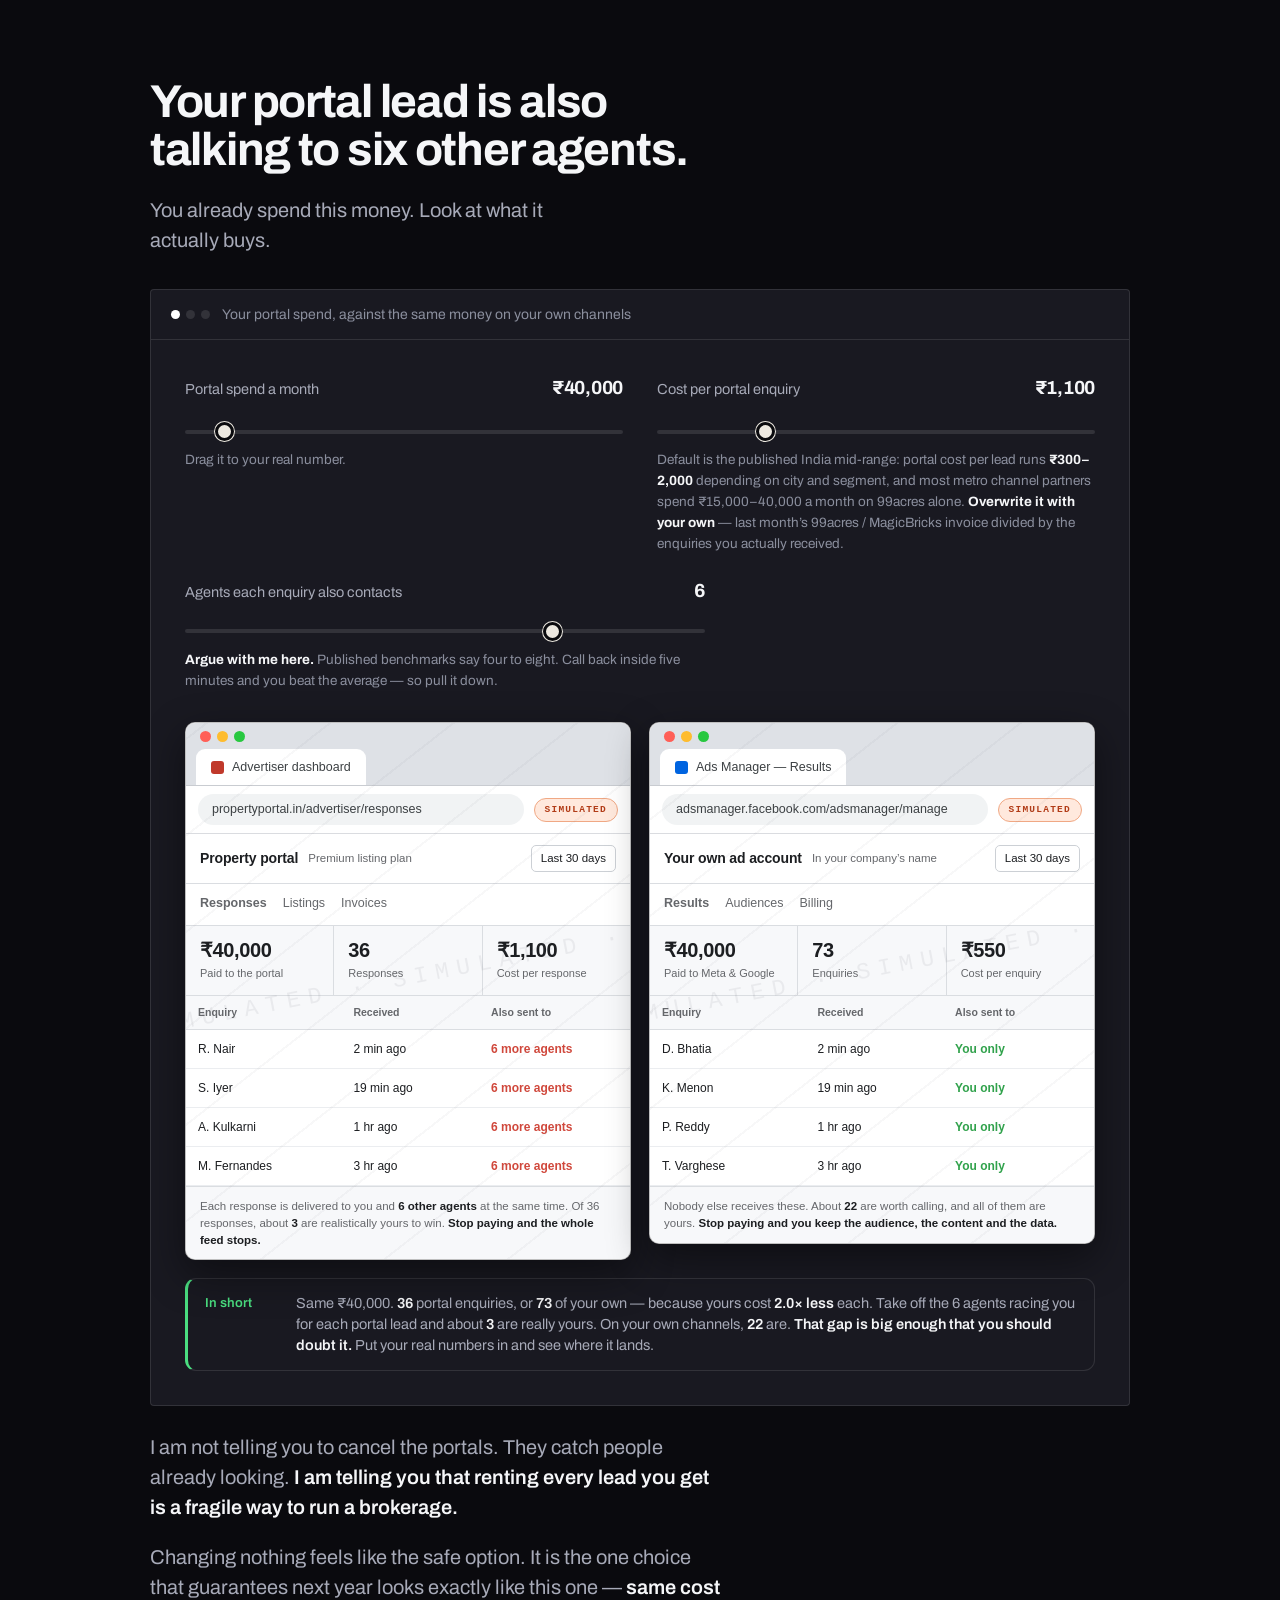
==== commit fe5e6a42: "Mobile gutters: fix left-edge clipping on phones. .hero/.creedgrid/.actin padding shorthands were ze" ====
--- a/index.html
+++ b/index.html
@@ -1077,6 +1077,14 @@
 .whyg .w b{display:block;font-family:var(--disp);font-size:19px;letter-spacing:-.02em;color:var(--ink);margin-bottom:6px}
 .whyg .w span{font-size:16px;line-height:1.55;color:var(--muted)}
 .whycta{display:flex;gap:10px;flex-wrap:wrap;margin-top:24px}
+/* Page gutters (same as /ad-simulators/sim.css): phones clamp(20px,5vw,32px), tablets 32px, desktop 40px,
+   never under the iOS safe-area inset. !important so vertical-padding shorthands (.creedgrid, .actin) can't zero it. */
+:root{--gx:clamp(20px,5vw,32px)}
+@media(min-width:768px){:root{--gx:32px}}
+@media(min-width:900px){:root{--gx:40px}}
+:root{--gl:max(var(--gx),env(safe-area-inset-left,0px));--gr:max(var(--gx),env(safe-area-inset-right,0px))}
+.wrap,.chapnav .in{padding-left:var(--gl)!important;padding-right:var(--gr)!important}
+.mobar{padding-left:var(--gl);padding-right:var(--gr)}
 </style>
 </head>
 <body>
